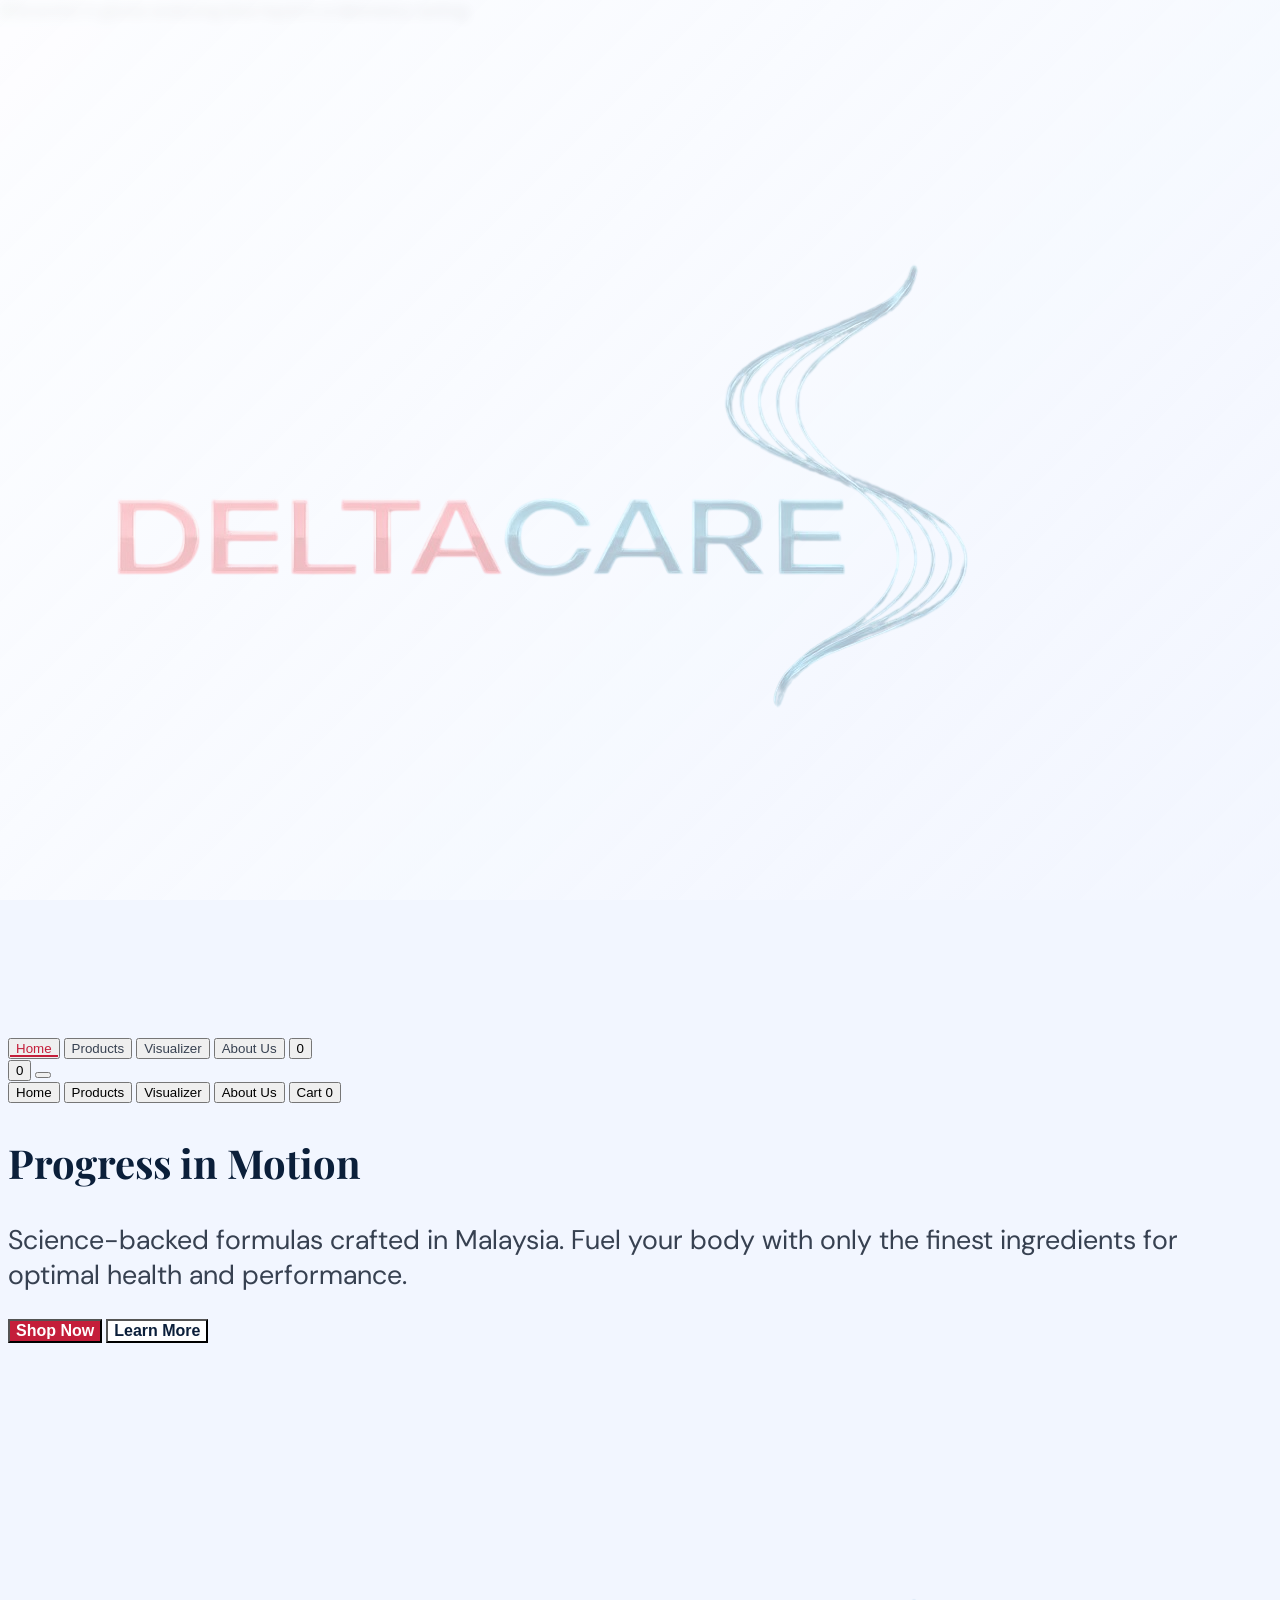
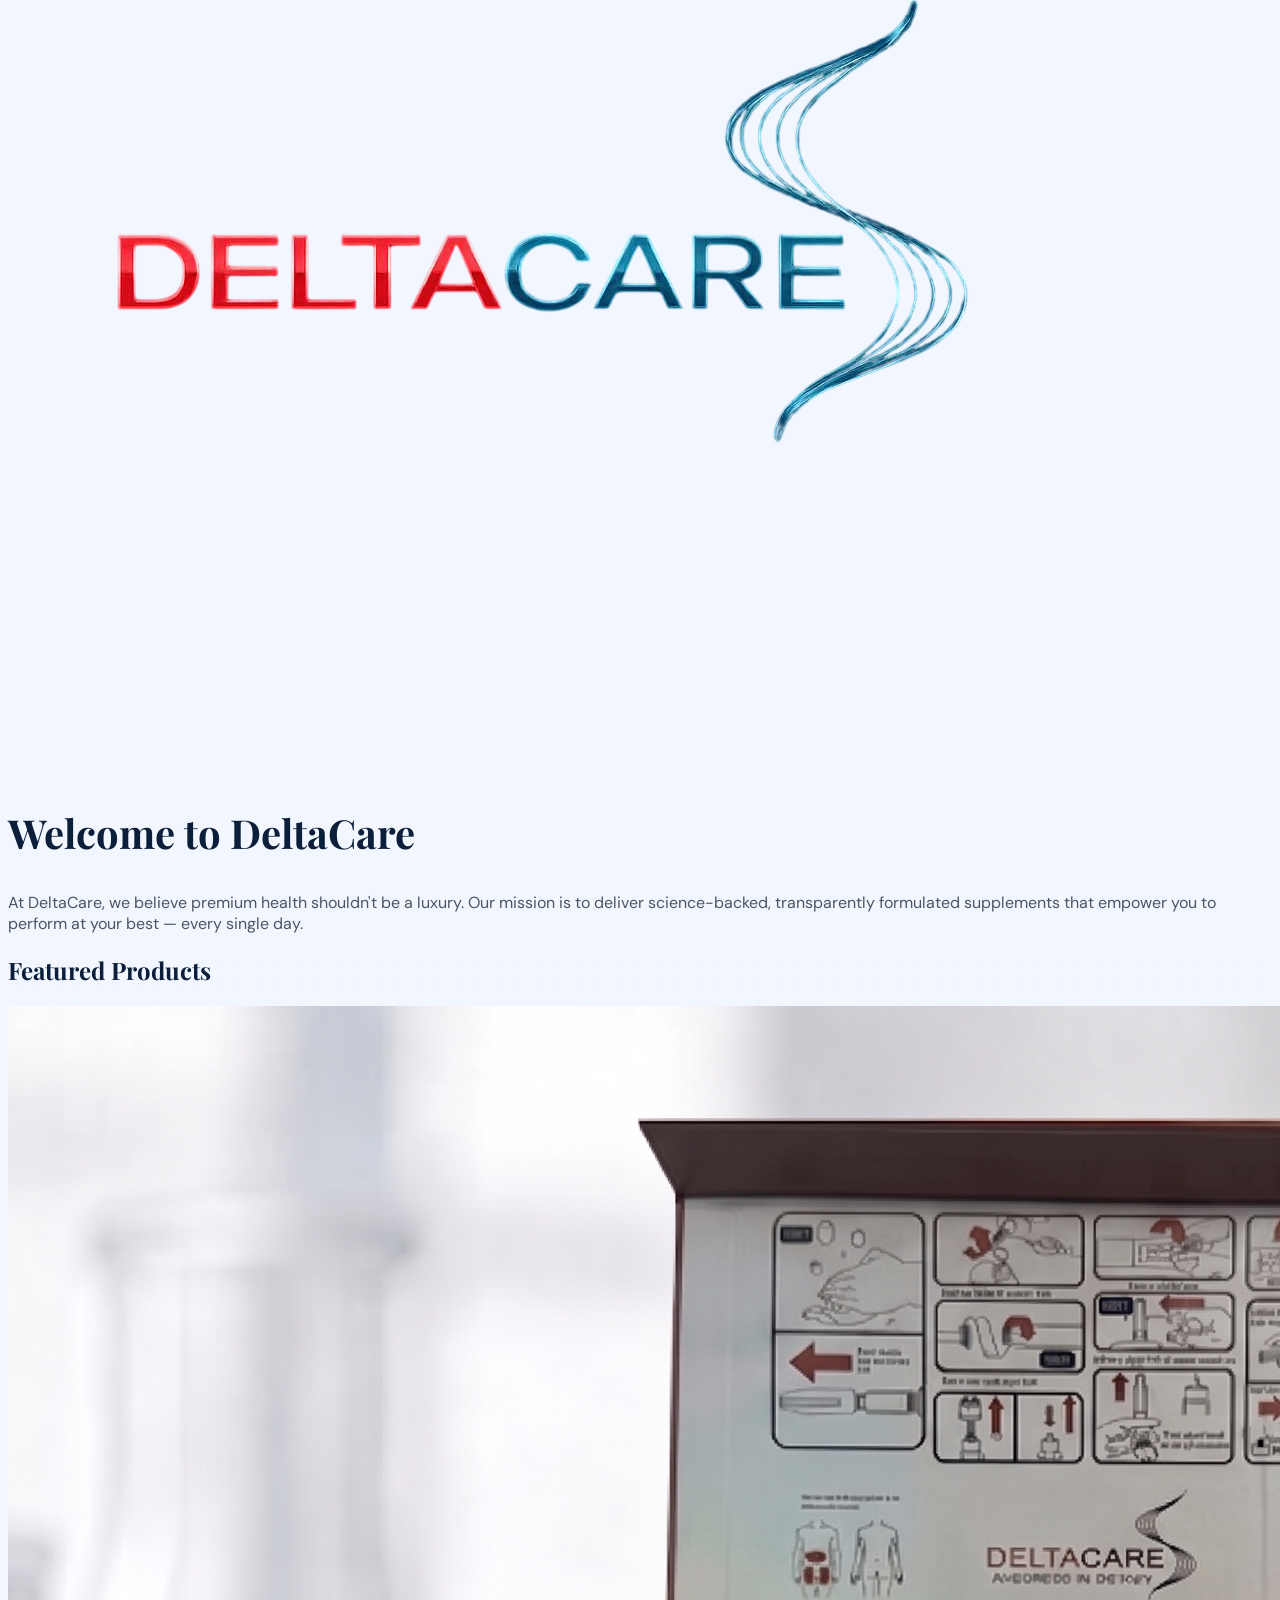
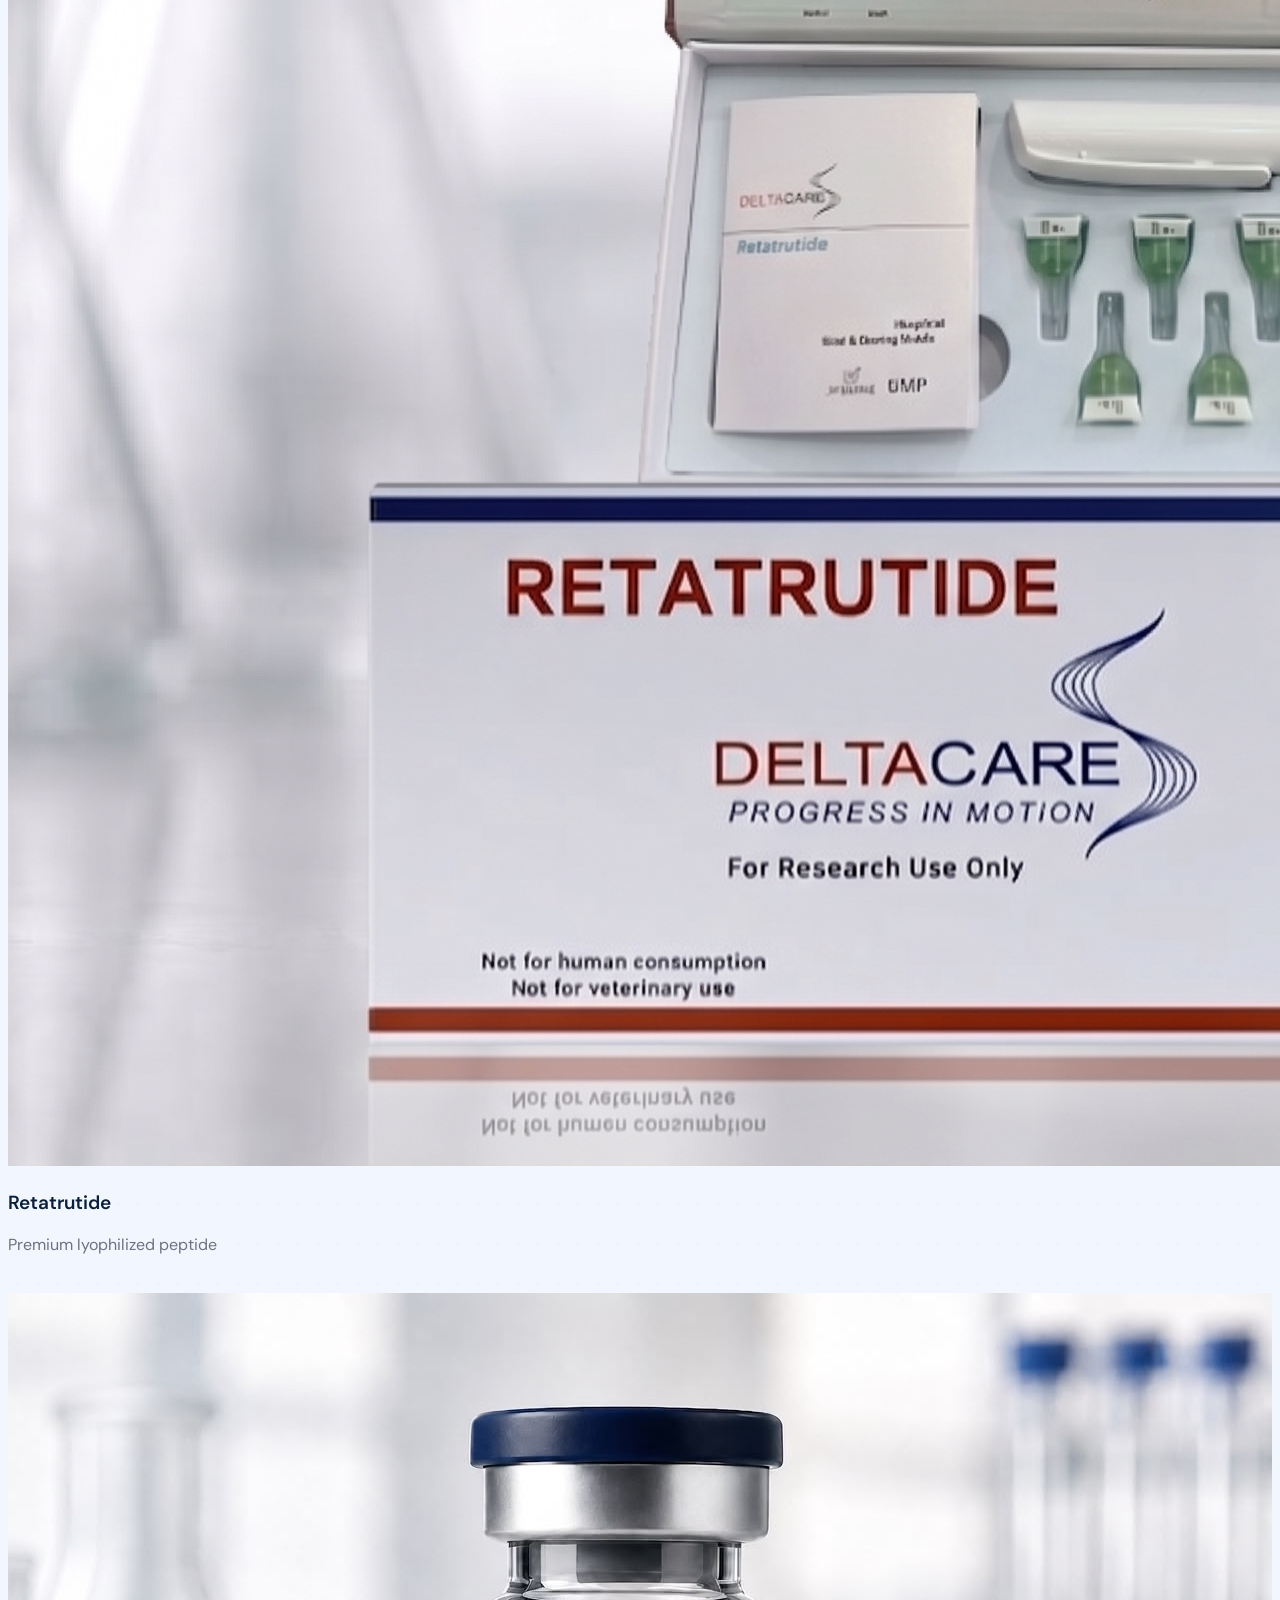
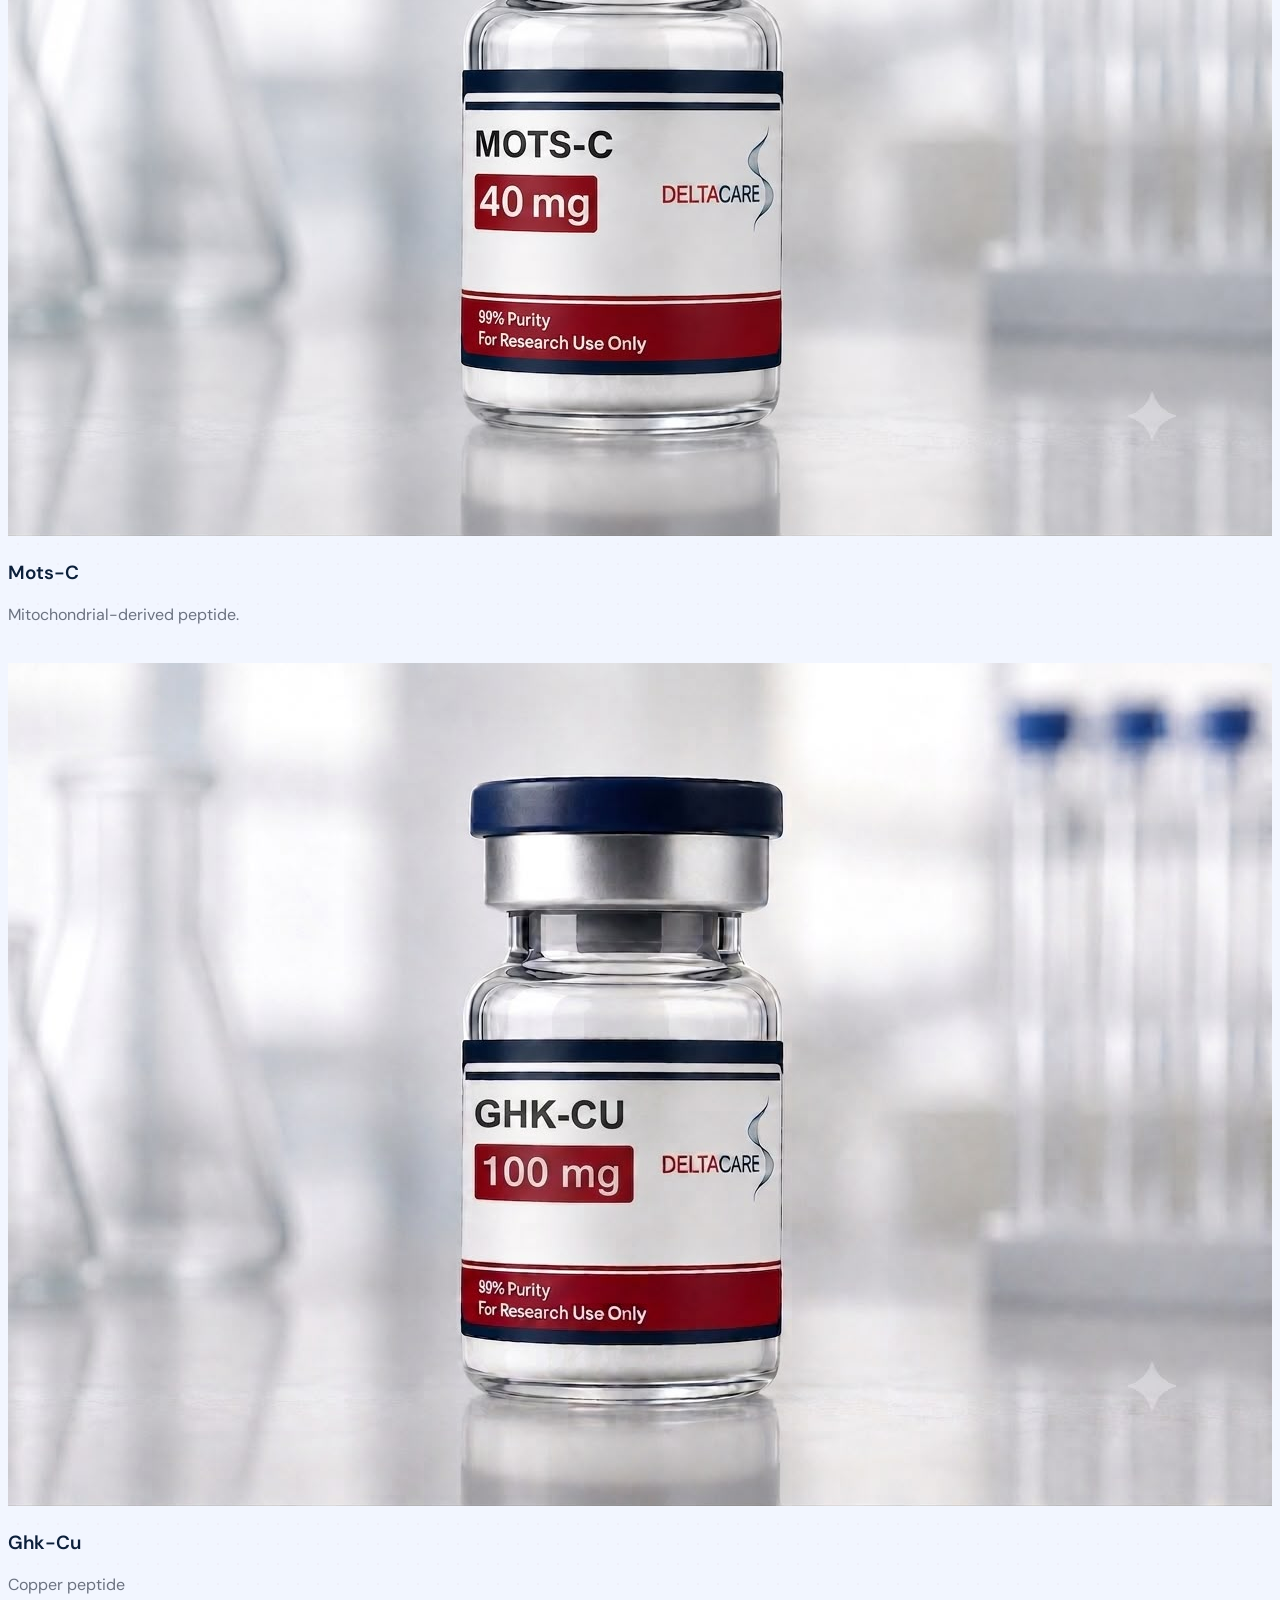
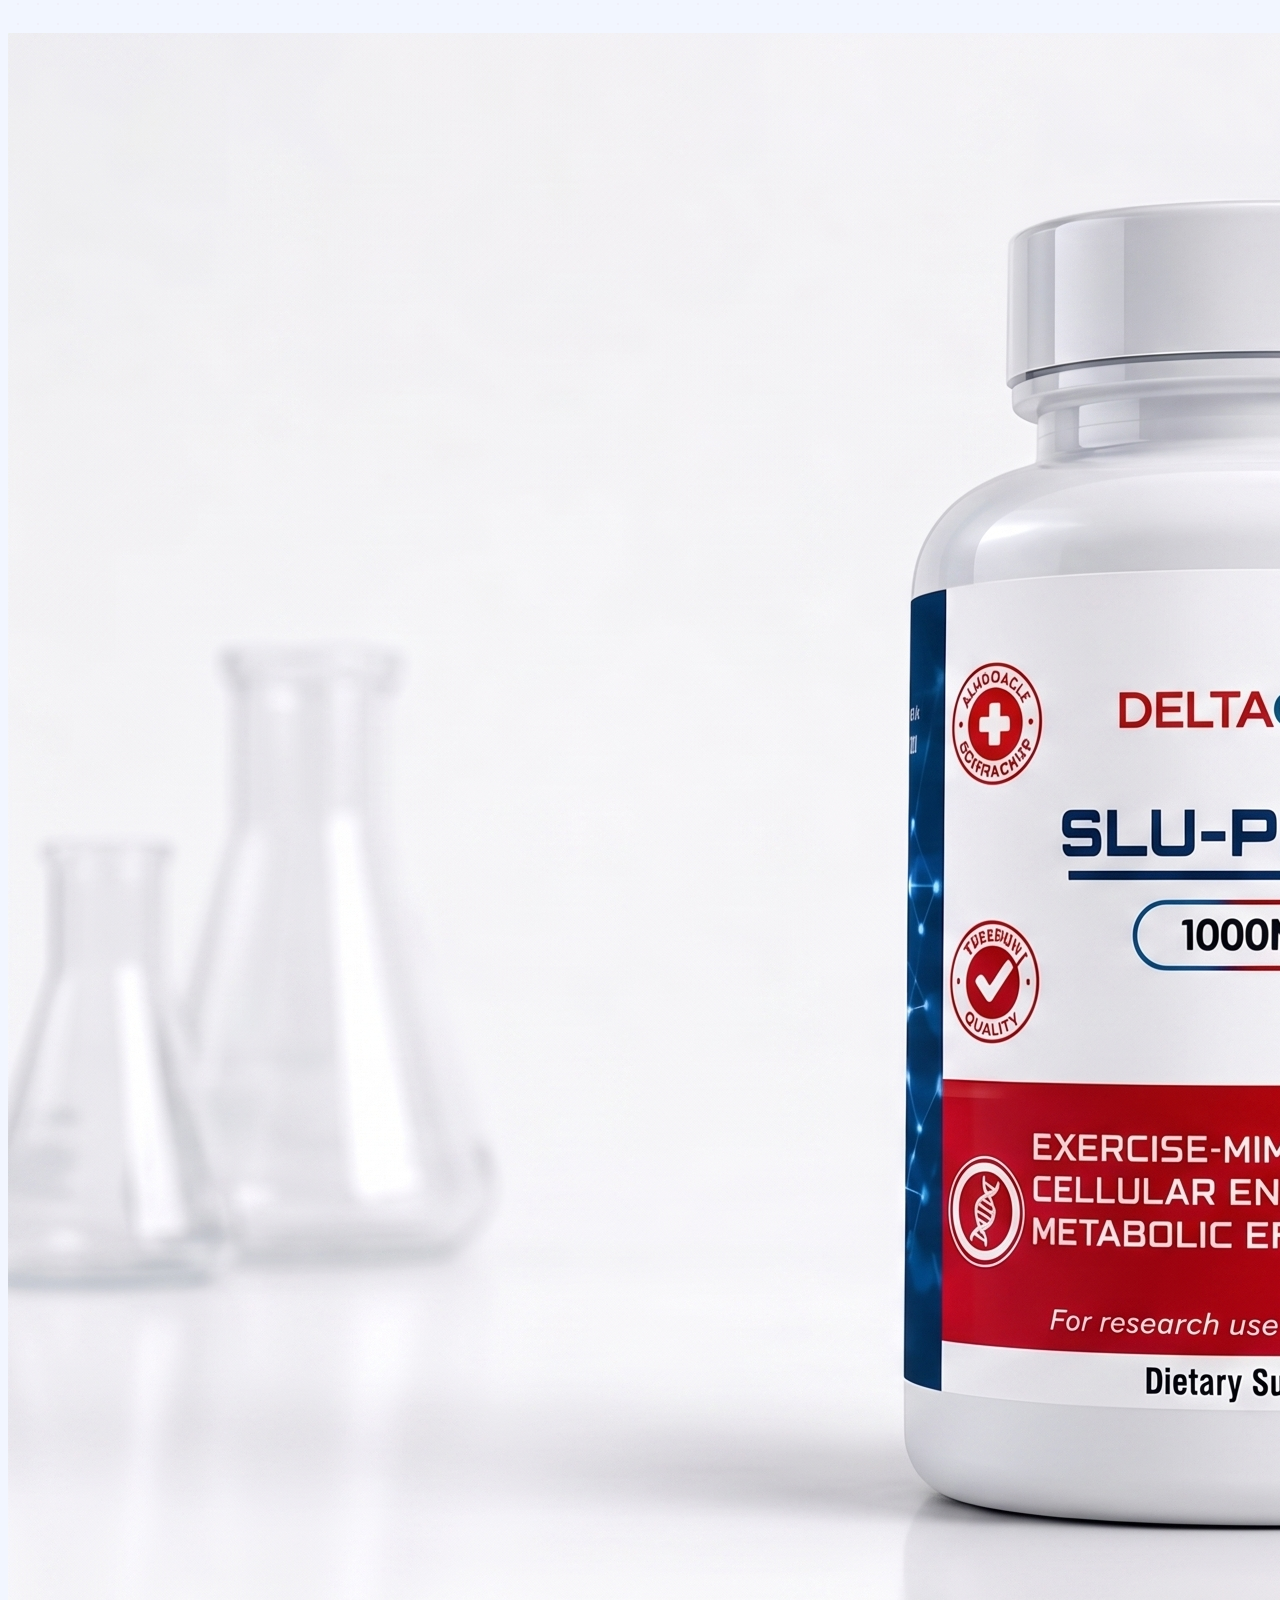
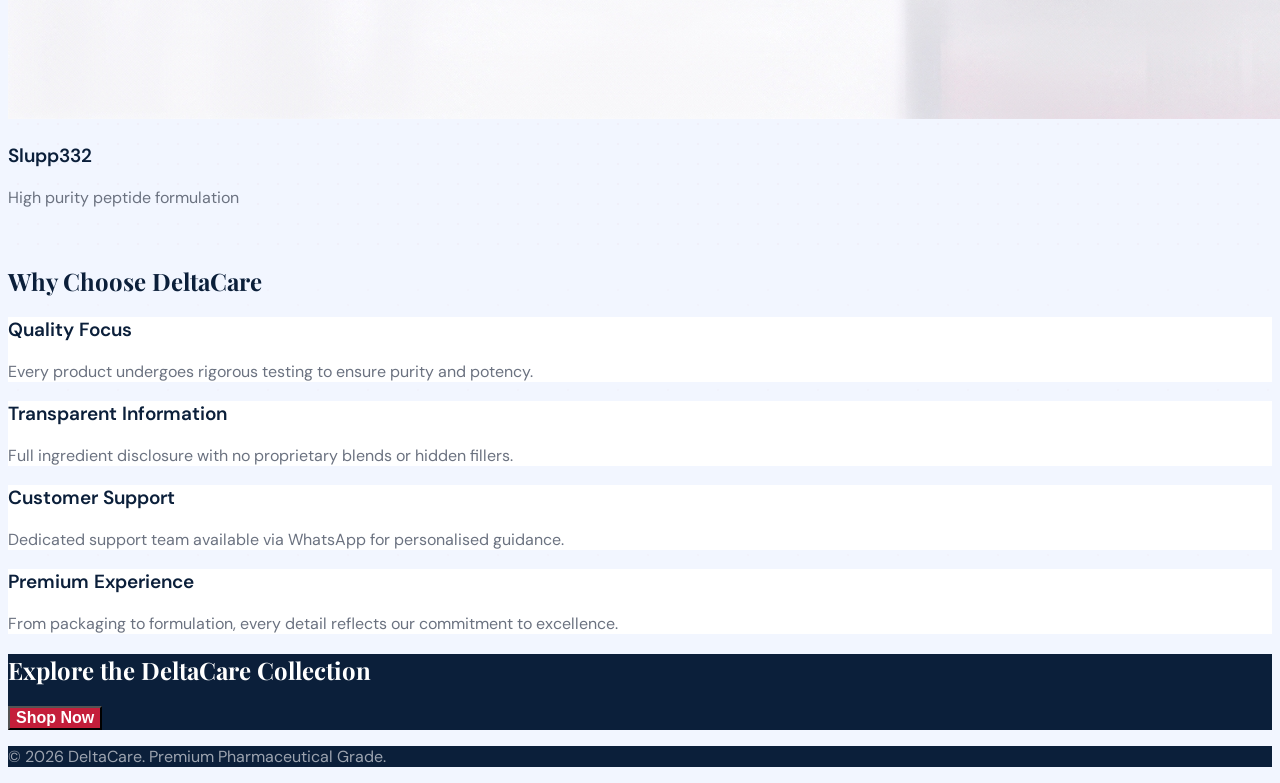
==== index.html @ 51abe032 "Update ikon cart dan badge nombor mobile" ====
<!doctype html>
<html lang="en"><head>
  <meta charset="UTF-8">
  <meta name="viewport" content="width=device-width, initial-scale=1.0">
  <title>Delta Care</title>
  <script src="https://cdn.tailwindcss.com/3.4.17"></script>
  <script src="https://cdn.jsdelivr.net/npm/lucide@0.263.0/dist/umd/lucide.min.js"></script>
  <link href="https://fonts.googleapis.com/css2?family=DM+Sans:wght@400;500;700&amp;family=Playfair+Display:wght@400;700&amp;display=swap" rel="stylesheet">
  <style>
    body { font-family: 'DM Sans', sans-serif; }
    .font-display { font-family: 'Playfair Display', serif; }
    #loading-screen { position: fixed; inset: 0; z-index: 9999; background: #fff; display: flex; align-items: center; justify-content: center; transition: opacity 0.6s ease, visibility 0.6s ease; }
    #loading-screen.hidden { opacity: 0; visibility: hidden; }
    #loading-screen .loader-logo { animation: loadPulse 1.2s ease-in-out infinite; }
    @keyframes loadPulse { 0%, 100% { transform: scale(1); opacity: 0.7; } 50% { transform: scale(1.05); opacity: 1; } }
    .page { display: none; opacity: 0; transform: translateY(12px); }
    .page.active { display: block; animation: pageIn 0.4s ease forwards; }
    .page.leaving { display: block; animation: pageOut 0.3s ease forwards; }
    @keyframes pageIn { from { opacity: 0; transform: translateY(12px); } to { opacity: 1; transform: translateY(0); } }
    @keyframes pageOut { from { opacity: 1; transform: translateY(0); } to { opacity: 0; transform: translateY(-8px); } }
    .hero-entrance-logo { animation: heroLogoEnter 0.8s cubic-bezier(0.25,0.46,0.45,0.94) 0.2s both; }
    .hero-entrance-tagline { animation: heroTaglineEnter 0.7s cubic-bezier(0.25,0.46,0.45,0.94) 0.5s both; }
    .hero-entrance-brand { animation: heroBrandEnter 0.7s cubic-bezier(0.25,0.46,0.45,0.94) 0.8s both; }
    .hero-entrance-cta { animation: heroCtaEnter 0.6s cubic-bezier(0.25,0.46,0.45,0.94) 1.2s both; }
    @keyframes heroLogoEnter { from { opacity: 0; transform: scale(0.92); } to { opacity: 1; transform: scale(1); } }
    @keyframes heroTaglineEnter { from { opacity: 0; transform: translateX(-24px); } to { opacity: 1; transform: translateX(0); } }
    @keyframes heroBrandEnter { from { opacity: 0; transform: translateY(12px); } to { opacity: 1; transform: translateY(0); } }
    @keyframes heroCtaEnter { from { opacity: 0; transform: translateY(8px); } to { opacity: 1; transform: translateY(0); } }
    .nav-link { position: relative; color: #374151; transition: color 0.3s; }
    .nav-link::after { content: ''; position: absolute; bottom: 0; left: 50%; width: 0; height: 2px; background: #C41E3A; transition: width 0.3s ease, left 0.3s ease; }
    .nav-link:hover::after, .nav-link.active::after { width: 100%; left: 0; }
    .nav-link.active { color: #C41E3A; }
    .reveal { opacity: 0; transform: translateY(30px); transition: opacity 0.7s ease, transform 0.7s ease; }
    .reveal.fade-left { transform: translateX(-30px); }
    .reveal.fade-right { transform: translateX(30px); }
    .reveal.scale-in { transform: scale(0.92); }
    .reveal.visible { opacity: 1; transform: translate(0) scale(1); }
    .btn-premium { transition: transform 0.25s ease, box-shadow 0.25s ease, background 0.3s ease; position: relative; overflow: hidden; }
    .btn-premium:hover { transform: translateY(-2px) scale(1.03); box-shadow: 0 8px 25px rgba(0,0,0,0.12); }
    .btn-premium:active { transform: translateY(0) scale(1); }
    .btn-premium .ripple { position: absolute; border-radius: 50%; background: rgba(255,255,255,0.3); transform: scale(0); animation: rippleAnim 0.6s ease-out; }
    @keyframes rippleAnim { to { transform: scale(4); opacity: 0; } }
    .product-card { transition: transform 0.35s ease, box-shadow 0.35s ease; }
    .product-card:hover { transform: translateY(-6px); box-shadow: 0 20px 40px rgba(0,0,0,0.1); }
    .product-card .card-img { transition: transform 0.5s ease; }
    .product-card:hover .card-img { transform: scale(1.05); }
    .product-card .view-btn { opacity: 0; transform: translateY(8px); transition: opacity 0.3s, transform 0.3s; }
    .product-card:hover .view-btn { opacity: 1; transform: translateY(0); }
    #products-grid { transition: opacity 0.3s ease; }
    #products-grid.fading { opacity: 0; }
    @keyframes badgeBounce { 0%,100%{transform:scale(1)} 50%{transform:scale(1.4)} }
    .badge-bounce { animation: badgeBounce 0.4s ease; }
    @keyframes cartShake { 0%,100%{transform:rotate(0)} 25%{transform:rotate(-8deg)} 75%{transform:rotate(8deg)} }
    .cart-shake { animation: cartShake 0.4s ease; }
    .fly-item { position: fixed; z-index: 9999; pointer-events: none; transition: all 0.6s cubic-bezier(0.2,0.8,0.2,1); }
    .toast { position: fixed; bottom: 24px; left: 50%; transform: translateX(-50%) translateY(20px); background: #0b1f3a; color: #fff; padding: 12px 24px; border-radius: 999px; font-size: 14px; font-weight: 500; opacity: 0; z-index: 9998; transition: opacity 0.3s, transform 0.3s; }
    .toast.show { opacity: 1; transform: translateX(-50%) translateY(0); }
    #back-to-top { position: fixed; bottom: 24px; right: 24px; z-index: 100; width: 44px; height: 44px; border-radius: 50%; background: #0b1f3a; color: #fff; border: none; cursor: pointer; display: flex; align-items: center; justify-content: center; opacity: 0; transform: translateY(12px); transition: opacity 0.3s, transform 0.3s, background 0.2s; }
    #back-to-top.visible { opacity: 1; transform: translateY(0); }
    #back-to-top:hover { background: #C41E3A; }
    .cat-btn { transition: background 0.3s, color 0.3s, transform 0.2s; }
    .cat-btn.active { background: #0b1f3a; color: #fff; }
    .cat-btn:hover { transform: scale(1.03); }
    .vol-btn.active { background: #0b1f3a; color: #fff; }
    .syringe-wrap { transition: transform 0.4s cubic-bezier(0.4,0,0.2,1); }
    .syringe-wrap.zoom { transform: scale(1.05); }
    .img-hover { transition: transform 0.4s ease, filter 0.4s ease; }
    .img-hover:hover { transform: scale(1.03); filter: brightness(1.05) drop-shadow(0 4px 12px rgba(0,0,0,0.1)); }
    .hero-parallax { transition: transform 0.1s linear; }
    .pattern-dots { background-image: radial-gradient(circle, rgba(196,30,58,0.03) 1px, transparent 1px); background-size: 20px 20px; }
    .pattern-geometric { background-image: linear-gradient(45deg, rgba(196,30,58,0.02) 25%, transparent 25%), linear-gradient(-45deg, rgba(196,30,58,0.02) 25%, transparent 25%), linear-gradient(45deg, transparent 75%, rgba(196,30,58,0.02) 75%), linear-gradient(-45deg, transparent 75%, rgba(196,30,58,0.02) 75%); background-size: 30px 30px; }
    .pattern-subtle { background-image: radial-gradient(circle at 20% 50%, rgba(196,30,58,0.015) 1px, transparent 1px), radial-gradient(circle at 80% 80%, rgba(196,30,58,0.015) 1px, transparent 1px); background-size: 50px 50px; }
    .global-bg-layer { position: fixed; top: 0; left: 0; right: 0; bottom: 0; z-index: 0; pointer-events: none; }
    .global-bg-layer img { width: 100%; height: 100%; object-fit: cover; filter: blur(22px) contrast(0.82); opacity: 0.48; transition: filter 0.5s ease; }
    .global-bg-layer.light-blur img { filter: blur(6px) contrast(0.82); }
    .global-bg-overlay { position: absolute; inset: 0; background: linear-gradient(135deg, rgba(255,255,255,0.8) 0%, rgba(242,246,255,0.65) 100%); z-index: 1; }
    .pt-20 { position: relative; z-index: 10; }
    .prod-item { display: none; }
    .prod-item.visible { display: block; }
  </style>
</head>
 <body data-template-id="__page-root" class="w-full min-h-screen" style="background: rgb(242, 246, 255);">
  <div class="global-bg-layer"><img data-template-id="global-bg-image" class="canva-image" loading="lazy" src="https://images.pexels.com/photos/2280571/pexels-photo-2280571.jpeg?auto=compress&amp;cs=tinysrgb&amp;w=1920" alt="Scientist in gloves analyzing blue liquid in a laboratory setting">
   <div class="global-bg-overlay"></div>
  </div>
  <div id="loading-screen">
   <div class="loader-logo flex flex-col items-center gap-3"><div data-template-id="brand-logo" class="font-display text-4xl font-bold" style="color:#0b1f3a">Delta<span style="color:#C41E3A">Care</span></div>
    <div class="w-12 h-0.5 bg-gray-200 rounded overflow-hidden">
     <div class="h-full bg-red-600 animate-pulse" style="width:60%"></div>
    </div>
   </div>
  </div>
  <nav class="fixed top-0 left-0 right-0 z-50 bg-white/95 backdrop-blur-md border-b border-gray-100">
   <div class="max-w-7xl mx-auto px-4 py-3 flex items-center justify-between">
    <div class="flex items-center gap-2 cursor-pointer" onclick="navigateTo('home')">
      <img src="image/dc2-logo.png" alt="Delta Care Logo" class="h-14 w-auto">
    </div>
    
    <!-- Menu Desktop -->
    <div class="hidden md:flex items-center gap-1">
      <button class="nav-link active text-sm font-medium px-3 py-2" data-page="home">Home</button> 
      <button class="nav-link text-sm font-medium px-3 py-2" data-page="products">Products</button> 
      <button class="nav-link text-sm font-medium px-3 py-2" data-page="visualizer">Visualizer</button> 
      <button class="nav-link text-sm font-medium px-3 py-2" data-page="about">About Us</button> 
      <button class="relative p-2 text-gray-700 hover:text-red-600 transition-colors ml-2" data-page="cart" id="nav-cart-btn">
        <i data-lucide="shopping-cart" class="w-6 h-6"></i>
        <span id="nav-cart-badge" class="hidden absolute top-0 right-0 bg-red-600 text-white text-[10px] font-bold w-4 h-4 rounded-full flex items-center justify-center">0</span>
      </button>    
    </div>

    <!-- Ikon Cart & Menu Hamburger (Skrin Phone) -->
    <div class="flex items-center gap-2 md:hidden">
      <!-- Ikon Cart Phone Khas (Ada Badge Nombor) -->
      <button class="relative p-2 text-gray-700" data-page="cart" id="mobile-cart-btn">
        <i data-lucide="shopping-cart" class="w-6 h-6"></i>
        <span id="mobile-cart-badge" class="hidden absolute top-0 right-0 bg-red-600 text-white text-[10px] font-bold w-4 h-4 rounded-full flex items-center justify-center">0</span>
      </button>

      <!-- Butang Menu Hamburger -->
      <button id="mobile-menu-btn" class="p-2"><i data-lucide="menu" class="w-6 h-6"></i></button>
    </div>
   </div>

   <!-- Dropdown Menu Phone -->
   <div id="mobile-menu" class="hidden md:hidden border-t border-gray-100 bg-white px-4 py-3 space-y-2">
    <button class="block w-full text-left text-sm font-medium py-2" data-page="home">Home</button> 
    <button class="block w-full text-left text-sm font-medium py-2" data-page="products">Products</button> 
    <button class="block w-full text-left text-sm font-medium py-2" data-page="visualizer">Visualizer</button> 
    <button class="block w-full text-left text-sm font-medium py-2" data-page="about">About Us</button> 
    <button class="block w-full text-left text-sm font-medium py-2 relative flex items-center justify-between" data-page="cart">
      <span>Cart</span>
      <span id="mobile-menu-cart-badge" class="hidden bg-red-600 text-white text-xs px-2 py-0.5 rounded-full">0</span>
    </button>
   </div>
  <div class="pt-20"><!-- HOME -->
   <div id="page-home" class="page active relative">
    <div class="max-w-7xl mx-auto px-4 py-20 md:py-28 grid md:grid-cols-2 gap-12 items-center relative z-10">
     <div>
      <h1 data-template-id="hero-title" class="canva-text font-display leading-tight reveal hero-entrance-logo" style="color: rgb(11, 31, 58); font-weight: 700; font-style: normal; font-size: 40px;">Progress in Motion</h1>
      <p data-template-id="hero-subtitle" class="canva-text mt-5 text-lg leading-relaxed reveal hero-entrance-tagline" style="transition-delay: 100ms; color: rgb(55, 65, 81); font-weight: 400; font-style: normal; font-size: 27px;">Science-backed formulas crafted in Malaysia. Fuel your body with only the finest ingredients for optimal health and performance.</p>
      <div class="flex gap-4 mt-8 reveal hero-entrance-cta" style="transition-delay:200ms"><button data-template-id="hero-cta" class="canva-button btn-premium px-8 py-3 rounded-full font-medium text-sm tracking-wide" onclick="navigateTo('products')" style="background: rgb(196, 30, 58); color: rgb(255, 255, 255); font-weight: 600; font-style: normal; font-size: 16px;">Shop Now</button> <button data-template-id="hero-cta-secondary" class="canva-button btn-premium px-8 py-3 rounded-full font-medium text-sm tracking-wide border" onclick="navigateTo('about')" style="background: rgb(255, 255, 255); color: rgb(11, 31, 58); font-weight: 600; font-style: normal; font-size: 16px;">Learn More</button>
      </div>
     </div>
     <div class="flex justify-center reveal scale-in" style="transition-delay:150ms"><img data-template-id="hero-image" class="canva-image w-full max-w-lg object-cover hero-parallax img-hover relative z-20" loading="eager" src="image/dc2-logo.png">
     </div>
    </div>
    <section class="max-w-4xl mx-auto px-4 py-16 text-center">
     <h2 data-template-id="brand-intro-title" class="canva-text font-display reveal hero-entrance-brand" style="color: rgb(11, 31, 58); font-weight: 700; font-style: normal; font-size: 40px;">Welcome to DeltaCare</h2>
     <p data-template-id="brand-intro-text" class="canva-text mt-4 leading-relaxed max-w-2xl mx-auto reveal hero-entrance-brand" style="transition-delay: 100ms; color: rgb(75, 85, 99); font-weight: 400; font-style: normal; font-size: 16px;">At DeltaCare, we believe premium health shouldn't be a luxury. Our mission is to deliver science-backed, transparently formulated supplements that empower you to perform at your best — every single day.</p>
    </section>
    <section class="bg-gray-50 py-16 pattern-dots">
     <div class="max-w-7xl mx-auto px-4">
      <h2 data-template-id="featured-heading" class="canva-text font-display text-center mb-12 reveal" style="color: rgb(11, 31, 58); font-weight: 700; font-style: normal; font-size: 24px;">Featured Products</h2>
      <div class="grid sm:grid-cols-2 lg:grid-cols-4 gap-6">
       <div class="product-card bg-white rounded-2xl shadow-sm border border-gray-100 overflow-hidden reveal" style="--i:0">
        <div class="overflow-hidden">
         <img data-template-id="feat-1-img" class="canva-image w-full h-48 object-cover card-img" loading="eager" src="image/Reta-pen.png" alt="Supplement bottle surrounded by oil capsules on white surface">
        </div>
        <div class="p-4">
         <h3 data-template-id="feat-1-name" class="canva-text font-semibold" style="color: rgb(11, 31, 58); font-weight: 600; font-style: normal; font-size: 19px;">Retatrutide</h3>
         <p data-template-id="feat-1-desc" class="canva-text text-sm mt-1 opacity-70" style="color: rgb(107, 114, 128); font-weight: 400; font-style: normal; font-size: 16px;">Premium lyophilized peptide</p><button class="view-btn mt-3 text-sm font-medium text-red-600 hover:text-red-700" onclick="showProductDetail(0)">View Product →</button>
        </div>
       </div>
       <div class="product-card bg-white rounded-2xl shadow-sm border border-gray-100 overflow-hidden reveal" style="--i:1">
        <div class="overflow-hidden">
         <img data-template-id="feat-2-img" class="canva-image w-full h-48 object-cover card-img" loading="lazy" src="image/motsc.jpeg" alt="White container with protein powder and scoop on beige background">
        </div>
        <div class="p-4">
         <h3 data-template-id="feat-2-name" class="canva-text font-semibold" style="color: rgb(11, 31, 58); font-weight: 600; font-style: normal; font-size: 19px;">Mots-C</h3>
         <p data-template-id="feat-2-desc" class="canva-text text-sm mt-1 opacity-70" style="color: rgb(107, 114, 128); font-weight: 400; font-style: normal; font-size: 16px;">Mitochondrial-derived peptide.</p><button class="view-btn mt-3 text-sm font-medium text-red-600 hover:text-red-700" onclick="showProductDetail(2)">View Product →</button>
        </div>
       </div>
       <div class="product-card bg-white rounded-2xl shadow-sm border border-gray-100 overflow-hidden reveal" style="--i:2">
        <div class="overflow-hidden">
         <img data-template-id="feat-3-img" class="canva-image w-full h-48 object-cover card-img" loading="lazy" src="image/ghkcu.jpeg" alt="Stack of health supplements including fish oil and collagen bottles">
        </div>
        <div class="p-4">
         <h3 data-template-id="feat-3-name" class="canva-text font-semibold" style="color: rgb(11, 31, 58); font-weight: 600; font-style: normal; font-size: 19px;">Ghk-Cu</h3>
         <p data-template-id="feat-3-desc" class="canva-text text-sm mt-1 opacity-70" style="color: rgb(107, 114, 128); font-weight: 400; font-style: normal; font-size: 16px;">Copper peptide</p><button class="view-btn mt-3 text-sm font-medium text-red-600 hover:text-red-700" onclick="showProductDetail(3)">View Product →</button>
        </div>
       </div>
       <div class="product-card bg-white rounded-2xl shadow-sm border border-gray-100 overflow-hidden reveal" style="--i:3">
        <div class="overflow-hidden">
         <img data-template-id="feat-4-img" class="canva-image w-full h-48 object-cover card-img" loading="lazy" src="image/Slupp-caps.png" alt="Two weight management supplement bottles on a pink surface">
        </div>
        <div class="p-4">
         <h3 data-template-id="feat-4-name" class="canva-text font-semibold" style="color: rgb(11, 31, 58); font-weight: 600; font-style: normal; font-size: 19px;">Slupp332</h3>
         <p data-template-id="feat-4-desc" class="canva-text text-sm mt-1 opacity-70" style="color: rgb(107, 114, 128); font-weight: 400; font-style: normal; font-size: 16px;">High purity peptide formulation</p><button class="view-btn mt-3 text-sm font-medium text-red-600 hover:text-red-700" onclick="showProductDetail(4)">View Product →</button>
        </div>
       </div>
      </div>
     </div>
    </section>
    <section class="max-w-7xl mx-auto px-4 py-16 pattern-subtle">
     <h2 data-template-id="why-heading" class="canva-text font-display text-center mb-12 reveal" style="color: rgb(11, 31, 58); font-weight: 700; font-style: normal; font-size: 24px;">Why Choose DeltaCare</h2>
     <div class="grid sm:grid-cols-2 lg:grid-cols-4 gap-6">
      <div data-template-id="why-card-1" class="canva-card text-center p-6 rounded-2xl border border-gray-100 reveal scale-in" style="--i: 0; background: rgb(255, 255, 255);">
       <div class="w-12 h-12 mx-auto mb-4 bg-red-50 rounded-full flex items-center justify-center">
        <i data-lucide="shield-check" class="w-6 h-6 text-red-600"></i>
       </div>
       <h3 data-template-id="why-1-title" class="canva-text font-semibold" style="color: rgb(11, 31, 58); font-weight: 600; font-style: normal; font-size: 19px;">Quality Focus</h3>
       <p data-template-id="why-1-desc" class="canva-text text-sm mt-2 opacity-70" style="color: rgb(107, 114, 128); font-weight: 400; font-style: normal; font-size: 16px;">Every product undergoes rigorous testing to ensure purity and potency.</p>
      </div>
      <div data-template-id="why-card-2" class="canva-card text-center p-6 rounded-2xl border border-gray-100 reveal scale-in" style="--i: 1; background: rgb(255, 255, 255);">
       <div class="w-12 h-12 mx-auto mb-4 bg-red-50 rounded-full flex items-center justify-center">
        <i data-lucide="eye" class="w-6 h-6 text-red-600"></i>
       </div>
       <h3 data-template-id="why-2-title" class="canva-text font-semibold" style="color: rgb(11, 31, 58); font-weight: 600; font-style: normal; font-size: 19px;">Transparent Information</h3>
       <p data-template-id="why-2-desc" class="canva-text text-sm mt-2 opacity-70" style="color: rgb(107, 114, 128); font-weight: 400; font-style: normal; font-size: 16px;">Full ingredient disclosure with no proprietary blends or hidden fillers.</p>
      </div>
      <div data-template-id="why-card-3" class="canva-card text-center p-6 rounded-2xl border border-gray-100 reveal scale-in" style="--i: 2; background: rgb(255, 255, 255);">
       <div class="w-12 h-12 mx-auto mb-4 bg-red-50 rounded-full flex items-center justify-center">
        <i data-lucide="headphones" class="w-6 h-6 text-red-600"></i>
       </div>
       <h3 data-template-id="why-3-title" class="canva-text font-semibold" style="color: rgb(11, 31, 58); font-weight: 600; font-style: normal; font-size: 19px;">Customer Support</h3>
       <p data-template-id="why-3-desc" class="canva-text text-sm mt-2 opacity-70" style="color: rgb(107, 114, 128); font-weight: 400; font-style: normal; font-size: 16px;">Dedicated support team available via WhatsApp for personalised guidance.</p>
      </div>
      <div data-template-id="why-card-4" class="canva-card text-center p-6 rounded-2xl border border-gray-100 reveal scale-in" style="--i: 3; background: rgb(255, 255, 255);">
       <div class="w-12 h-12 mx-auto mb-4 bg-red-50 rounded-full flex items-center justify-center">
        <i data-lucide="sparkles" class="w-6 h-6 text-red-600"></i>
       </div>
       <h3 data-template-id="why-4-title" class="canva-text font-semibold" style="color: rgb(11, 31, 58); font-weight: 600; font-style: normal; font-size: 19px;">Premium Experience</h3>
       <p data-template-id="why-4-desc" class="canva-text text-sm mt-2 opacity-70" style="color: rgb(107, 114, 128); font-weight: 400; font-style: normal; font-size: 16px;">From packaging to formulation, every detail reflects our commitment to excellence.</p>
      </div>
     </div>
    </section>
    <section data-template-id="home-cta-section" class="canva-section py-16 pattern-geometric reveal" style="background: rgb(11, 31, 58);">
     <div class="max-w-2xl mx-auto text-center px-4">
      <h2 data-template-id="home-cta-title" class="canva-text font-display" style="color: rgb(255, 255, 255); font-weight: 700; font-style: normal; font-size: 24px;">Explore the DeltaCare Collection</h2><button data-template-id="home-cta-btn" class="canva-button btn-premium mt-6 px-8 py-3 rounded-full font-medium text-sm" onclick="navigateTo('products')" style="background: rgb(196, 30, 58); color: rgb(255, 255, 255); font-weight: 600; font-style: normal; font-size: 16px;">Shop Now</button>
     </div>
    </section>
   </div><!-- PRODUCTS PAGE -->
   <div id="page-products" class="page relative">
    <div class="max-w-7xl mx-auto px-4 py-12 relative z-10">
     <h1 data-template-id="products-page-title" class="canva-text font-display text-center mb-8 reveal" style="color: rgb(11, 31, 58); font-weight: 700; font-style: normal; font-size: 32px;">Our Products</h1>
     <div class="flex flex-wrap justify-center gap-2 mb-10 reveal" style="transition-delay:100ms"><button class="cat-btn active px-4 py-2 rounded-full text-sm font-medium border border-gray-200" data-cat="all">All Products</button> <button class="cat-btn px-4 py-2 rounded-full text-sm font-medium border border-gray-200" data-cat="fat-loss">Fat Loss</button> <button class="cat-btn px-4 py-2 rounded-full text-sm font-medium border border-gray-200" data-cat="muscle">Muscle Support</button> <button class="cat-btn px-4 py-2 rounded-full text-sm font-medium border border-gray-200" data-cat="recovery">Recovery</button> <button class="cat-btn px-4 py-2 rounded-full text-sm font-medium border border-gray-200" data-cat="skin">Clear Skin</button> <button class="cat-btn px-4 py-2 rounded-full text-sm font-medium border border-gray-200" data-cat="wellness">Wellness</button>
     </div>
     <div id="products-grid" class="grid sm:grid-cols-2 lg:grid-cols-3 gap-6"><!-- Product 0 -->
      <div class="prod-item visible product-card bg-white rounded-2xl border border-gray-100 overflow-hidden" data-cat="wellness" data-id="0" data-status="ready">
       <div class="relative overflow-hidden"><img data-template-id="prod-0-img" class="canva-image w-full h-52 object-cover card-img" loading="lazy" src="image/Reta-10mg.jpeg" alt="Supplement bottle surrounded by oil capsules on white surface">
        <div class="absolute top-3 right-3 px-3 py-1.5 rounded-full text-xs font-semibold text-white bg-emerald-500">
         Ready Stock
        </div>
       </div>
       <div class="p-5">
        <h3 data-template-id="prod-0-name" class="canva-text font-semibold text-gray-900" style="color: rgb(17, 24, 39); font-weight: 600; font-style: normal; font-size: 19px;">Retatrutide 10mg</h3>
        <p data-template-id="prod-0-desc" class="canva-text text-sm text-gray-500 mt-1" style="color: rgb(107, 114, 128); font-weight: 400; font-style: normal; font-size: 16px;">Premium lyophilized peptide</p>
        <p data-template-id="prod-0-price" class="canva-text text-lg font-bold text-red-600 mt-3" style="color: rgb(220, 38, 38); font-weight: 700; font-style: normal; font-size: 16px;">RM 350</p>
        <div class="flex gap-2 mt-4"><button onclick="showProductDetail(0)" class="flex-1 border border-gray-200 text-sm font-medium py-2 rounded-full hover:bg-gray-50 transition-all">View Details</button> <button onclick="addToCart(0, event)" class="btn-premium flex-1 bg-red-600 text-white text-sm font-medium py-2 rounded-full hover:bg-red-700">Add to Cart</button>
        </div>
       </div>
       <div class="hidden" data-benefits="true">
        <span data-template-id="prod-0-benefits" class="canva-text" style="color: rgb(55, 65, 81); font-weight: 400; font-style: normal; font-size: 16px;">Supports cardiovascular health|Improves brain function|Reduces inflammation</span>
       </div>
       <div class="hidden" data-faq="true">
        <span data-template-id="prod-0-faq" class="canva-text" style="color: rgb(55, 65, 81); font-weight: 400; font-style: normal; font-size: 16px;">How many capsules per day?::Take 2 softgels daily with meals.|Is it sustainably sourced?::Yes, sourced from wild-caught fish.</span>
       </div>
      </div><!-- Product 1 -->
      <div class="prod-item visible product-card bg-white rounded-2xl border border-gray-100 overflow-hidden" data-cat="wellness" data-id="1" data-status="ready">
       <div class="relative overflow-hidden"><img data-template-id="prod-1-img" class="canva-image w-full h-52 object-cover card-img" loading="lazy" src="image/Reta-30mg.jpeg" alt="Supplement bottle surrounded by oil capsules on white surface">
        <div class="absolute top-3 right-3 px-3 py-1.5 rounded-full text-xs font-semibold text-white bg-emerald-500">
         Ready Stock
        </div>
       </div>
       <div class="p-5">
        <h3 data-template-id="prod-1-name" class="canva-text font-semibold text-gray-900" style="color: rgb(17, 24, 39); font-weight: 600; font-style: normal; font-size: 19px;">Retatrutide 30mg</h3>
        <p data-template-id="prod-1-desc" class="canva-text text-sm text-gray-500 mt-1" style="color: rgb(107, 114, 128); font-weight: 400; font-style: normal; font-size: 16px;">Higher concentration formula</p>
        <p data-template-id="prod-1-price" class="canva-text text-lg font-bold text-red-600 mt-3" style="color: rgb(220, 38, 38); font-weight: 700; font-style: normal; font-size: 16px;">RM 650</p>
        <div class="flex gap-2 mt-4"><button onclick="showProductDetail(1)" class="flex-1 border border-gray-200 text-sm font-medium py-2 rounded-full hover:bg-gray-50 transition-all">View Details</button> <button onclick="addToCart(1, event)" class="btn-premium flex-1 bg-red-600 text-white text-sm font-medium py-2 rounded-full hover:bg-red-700">Add to Cart</button>
        </div>
       </div>
       <div class="hidden" data-benefits="true">
        <span data-template-id="prod-1-benefits" class="canva-text" style="color: rgb(55, 65, 81); font-weight: 400; font-style: normal; font-size: 16px;">Strengthens bones|Boosts immune system|Supports calcium absorption</span>
       </div>
       <div class="hidden" data-faq="true">
        <span data-template-id="prod-1-faq" class="canva-text" style="color: rgb(55, 65, 81); font-weight: 400; font-style: normal; font-size: 16px;">Can I take it with food?::Yes, best absorbed with a fat-containing meal.|Is it suitable for vegetarians?::Yes, our formula uses plant-based K2.</span>
       </div>
      </div><!-- Product 2 -->
      <div class="prod-item visible product-card bg-white rounded-2xl border border-gray-100 overflow-hidden" data-cat="muscle" data-id="2" data-status="ready">
       <div class="relative overflow-hidden"><img data-template-id="prod-2-img" class="canva-image w-full h-52 object-cover card-img" loading="lazy" src="image/motsc.jpeg" alt="White container with protein powder and scoop on beige background">
        <div class="absolute top-3 right-3 px-3 py-1.5 rounded-full text-xs font-semibold text-white bg-emerald-500">
         Ready Stock
        </div>
       </div>
       <div class="p-5">
        <h3 data-template-id="prod-2-name" class="canva-text font-semibold text-gray-900" style="color: rgb(17, 24, 39); font-weight: 600; font-style: normal; font-size: 19px;">Mots-C 40mg</h3>
        <p data-template-id="prod-2-desc" class="canva-text text-sm text-gray-500 mt-1" style="color: rgb(107, 114, 128); font-weight: 400; font-style: normal; font-size: 16px;">Mitochondrial-derived peptide</p>
        <p data-template-id="prod-2-price" class="canva-text text-lg font-bold text-red-600 mt-3" style="color: rgb(220, 38, 38); font-weight: 700; font-style: normal; font-size: 16px;">RM 550</p>
        <div class="flex gap-2 mt-4"><button onclick="showProductDetail(2)" class="flex-1 border border-gray-200 text-sm font-medium py-2 rounded-full hover:bg-gray-50 transition-all">View Details</button> <button onclick="addToCart(2, event)" class="btn-premium flex-1 bg-red-600 text-white text-sm font-medium py-2 rounded-full hover:bg-red-700">Add to Cart</button>
        </div>
       </div>
       <div class="hidden" data-benefits="true">
        <span data-template-id="prod-2-benefits" class="canva-text" style="color: rgb(55, 65, 81); font-weight: 400; font-style: normal; font-size: 16px;">27g protein per serving|Fast absorption|Lean muscle growth</span>
       </div>
       <div class="hidden" data-faq="true">
        <span data-template-id="prod-2-faq" class="canva-text" style="color: rgb(55, 65, 81); font-weight: 400; font-style: normal; font-size: 16px;">Is it lactose-free?::Contains minimal lactose due to isolation process.|How should I mix it?::Blend with 250ml water or milk.</span>
       </div>
      </div><!-- Product 3 -->
      <div class="prod-item visible product-card bg-white rounded-2xl border border-gray-100 overflow-hidden" data-cat="skin" data-id="3" data-status="preorder">
       <div class="relative overflow-hidden"><img data-template-id="prod-3-img" class="canva-image w-full h-52 object-cover card-img" loading="lazy" src="image/ghkcu.jpeg" alt="Stack of health supplements including fish oil and collagen bottles">
        <div class="absolute top-3 right-3 px-3 py-1.5 rounded-full text-xs font-semibold text-white bg-amber-500">
         Pre-Order
        </div>
       </div>
       <div class="p-5">
        <h3 data-template-id="prod-3-name" class="canva-text font-semibold text-gray-900" style="color: rgb(17, 24, 39); font-weight: 600; font-style: normal; font-size: 19px;">Ghk-Cu 100mg</h3>
        <p data-template-id="prod-3-desc" class="canva-text text-sm text-gray-500 mt-1" style="color: rgb(107, 114, 128); font-weight: 400; font-style: normal; font-size: 16px;">Copper peptide</p>
        <p data-template-id="prod-3-price" class="canva-text text-lg font-bold text-red-600 mt-3" style="color: rgb(220, 38, 38); font-weight: 700; font-style: normal; font-size: 16px;">RM 220</p>
        <p class="text-xs text-amber-600 mt-1 font-medium">Estimated availability via WhatsApp</p>
        <div class="flex gap-2 mt-4"><button onclick="showProductDetail(3)" class="flex-1 border border-gray-200 text-sm font-medium py-2 rounded-full hover:bg-gray-50 transition-all">View Details</button> <button onclick="addToCart(3, event)" class="btn-premium flex-1 bg-red-600 text-white text-sm font-medium py-2 rounded-full hover:bg-red-700">Add to Cart</button>
        </div>
       </div>
       <div class="hidden" data-benefits="true">
        <span data-template-id="prod-3-benefits" class="canva-text" style="color: rgb(55, 65, 81); font-weight: 400; font-style: normal; font-size: 16px;">Improves skin elasticity|Strengthens hair &amp; nails|Supports joint health</span>
       </div>
       <div class="hidden" data-faq="true">
        <span data-template-id="prod-3-faq" class="canva-text" style="color: rgb(55, 65, 81); font-weight: 400; font-style: normal; font-size: 16px;">When will I see results?::Most users notice improvements in 4-6 weeks.|Can I add it to hot drinks?::Yes, it dissolves in both hot and cold liquids.</span>
       </div>
      </div><!-- Product 4 -->
      <div class="prod-item visible product-card bg-white rounded-2xl border border-gray-100 overflow-hidden" data-cat="fat-loss" data-id="4" data-status="ready">
       <div class="relative overflow-hidden"><img data-template-id="prod-4-img" class="canva-image w-full h-52 object-cover card-img" loading="lazy" src="image/Slupp-vial.jpeg" alt="Two weight management supplement bottles on a pink surface">
        <div class="absolute top-3 right-3 px-3 py-1.5 rounded-full text-xs font-semibold text-white bg-emerald-500">
         Ready Stock
        </div>
       </div>
       <div class="p-5">
        <h3 data-template-id="prod-4-name" class="canva-text font-semibold text-gray-900" style="color: rgb(17, 24, 39); font-weight: 600; font-style: normal; font-size: 19px;">Slupp332 5mg</h3>
        <p data-template-id="prod-4-desc" class="canva-text text-sm text-gray-500 mt-1" style="color: rgb(107, 114, 128); font-weight: 400; font-style: normal; font-size: 16px;">High purity peptide formulation</p>
        <p data-template-id="prod-4-price" class="canva-text text-lg font-bold text-red-600 mt-3" style="color: rgb(220, 38, 38); font-weight: 700; font-style: normal; font-size: 16px;">RM 250</p>
        <div class="flex gap-2 mt-4"><button onclick="showProductDetail(4)" class="flex-1 border border-gray-200 text-sm font-medium py-2 rounded-full hover:bg-gray-50 transition-all">View Details</button> <button onclick="addToCart(4, event)" class="btn-premium flex-1 bg-red-600 text-white text-sm font-medium py-2 rounded-full hover:bg-red-700">Add to Cart</button>
        </div>
       </div>
       <div class="hidden" data-benefits="true">
        <span data-template-id="prod-4-benefits" class="canva-text" style="color: rgb(55, 65, 81); font-weight: 400; font-style: normal; font-size: 16px;">Supports fat metabolism|Preserves lean muscle|Natural plant-derived</span>
       </div>
       <div class="hidden" data-faq="true">
        <span data-template-id="prod-4-faq" class="canva-text" style="color: rgb(55, 65, 81); font-weight: 400; font-style: normal; font-size: 16px;">How long to take it?::Best results with 8-12 weeks of consistent use.|Any side effects?::Generally well-tolerated when taken as directed.</span>
       </div>
      </div><!-- Product 5 -->
      <div class="prod-item visible product-card bg-white rounded-2xl border border-gray-100 overflow-hidden" data-cat="fat-loss" data-id="5" data-status="outofstock">
       <div class="relative overflow-hidden"><img data-template-id="prod-5-img" class="canva-image w-full h-52 object-cover card-img" loading="lazy" src="image/Slupp-caps.png" alt="Two weight management supplement bottles on a pink surface">
        <div class="absolute top-3 right-3 px-3 py-1.5 rounded-full text-xs font-semibold text-white bg-red-500">
         Out of Stock
        </div>
       </div>
       <div class="p-5">
        <h3 data-template-id="prod-5-name" class="canva-text font-semibold text-gray-900" style="color: rgb(17, 24, 39); font-weight: 600; font-style: normal; font-size: 19px;">Slupp332 1000mg</h3>
        <p data-template-id="prod-5-desc" class="canva-text text-sm text-gray-500 mt-1" style="color: rgb(107, 114, 128); font-weight: 400; font-style: normal; font-size: 16px;">Capsule format (60 caps)</p>
        <p data-template-id="prod-5-price" class="canva-text text-lg font-bold text-red-600 mt-3" style="color: rgb(220, 38, 38); font-weight: 700; font-style: normal; font-size: 16px;">RM 200</p>
        <div class="flex gap-2 mt-4"><button onclick="showProductDetail(5)" class="flex-1 border border-gray-200 text-sm font-medium py-2 rounded-full hover:bg-gray-50 transition-all">View Details</button> <button disabled="" class="flex-1 bg-gray-400 text-white text-sm font-medium py-2 rounded-full cursor-not-allowed">Currently Unavailable</button>
        </div>
       </div>
       <div class="hidden" data-benefits="true">
        <span data-template-id="prod-5-benefits" class="canva-text" style="color: rgb(55, 65, 81); font-weight: 400; font-style: normal; font-size: 16px;">Boosts energy during workouts|Supports fat transport|Sugar-free formula</span>
       </div>
       <div class="hidden" data-faq="true">
        <span data-template-id="prod-5-faq" class="canva-text" style="color: rgb(55, 65, 81); font-weight: 400; font-style: normal; font-size: 16px;">When should I take it?::30 minutes before exercise for best results.|Does it contain caffeine?::No, stimulant-free formula.</span>
       </div>
      </div><!-- Product 6 -->
      <div class="prod-item visible product-card bg-white rounded-2xl border border-gray-100 overflow-hidden" data-cat="muscle" data-id="6" data-status="ready">
       <div class="relative overflow-hidden"><img data-template-id="prod-6-img" class="canva-image w-full h-52 object-cover card-img" loading="lazy" src="image/Reta-pen.png" alt="White container with protein powder and scoop on beige background">
        <div class="absolute top-3 right-3 px-3 py-1.5 rounded-full text-xs font-semibold text-white bg-emerald-500">
         Ready Stock
        </div>
       </div>
       <div class="p-5">
        <h3 data-template-id="prod-6-name" class="canva-text font-semibold text-gray-900" style="color: rgb(17, 24, 39); font-weight: 600; font-style: normal; font-size: 19px;">Reta 15mg Pen</h3>
        <p data-template-id="prod-6-desc" class="canva-text text-sm text-gray-500 mt-1" style="color: rgb(107, 114, 128); font-weight: 400; font-style: normal; font-size: 16px;">Pre-filled pen format (Full set)</p>
        <p data-template-id="prod-6-price" class="canva-text text-lg font-bold text-red-600 mt-3" style="color: rgb(220, 38, 38); font-weight: 700; font-style: normal; font-size: 16px;">RM 650</p>
        <div class="flex gap-2 mt-4"><button onclick="showProductDetail(6)" class="flex-1 border border-gray-200 text-sm font-medium py-2 rounded-full hover:bg-gray-50 transition-all">View Details</button> <button onclick="addToCart(6, event)" class="btn-premium flex-1 bg-red-600 text-white text-sm font-medium py-2 rounded-full hover:bg-red-700">Add to Cart</button>
        </div>
       </div>
       <div class="hidden" data-benefits="true">
        <span data-template-id="prod-6-benefits" class="canva-text" style="color: rgb(55, 65, 81); font-weight: 400; font-style: normal; font-size: 16px;">Increases strength output|Supports muscle volume|Improves recovery between sets</span>
       </div>
       <div class="hidden" data-faq="true">
        <span data-template-id="prod-6-faq" class="canva-text" style="color: rgb(55, 65, 81); font-weight: 400; font-style: normal; font-size: 16px;">Do I need a loading phase?::Optional. 5g daily is effective long-term.|Can I mix with protein?::Yes, perfectly fine to combine.</span>
       </div>
      </div><!-- Product 7 -->
      <div class="prod-item visible product-card bg-white rounded-2xl border border-gray-100 overflow-hidden" data-cat="recovery" data-id="7" data-status="ready">
       <div class="relative overflow-hidden"><img data-template-id="prod-7-img" class="canva-image w-full h-52 object-cover card-img" loading="lazy" src="image/Reta-pen.png" alt="Supplement bottle surrounded by oil capsules on white surface">
        <div class="absolute top-3 right-3 px-3 py-1.5 rounded-full text-xs font-semibold text-white bg-emerald-500">
         Ready Stock
        </div>
       </div>
       <div class="p-5">
        <h3 data-template-id="prod-7-name" class="canva-text font-semibold text-gray-900" style="color: rgb(17, 24, 39); font-weight: 600; font-style: normal; font-size: 19px;">Reta 30mg Pen</h3>
        <p data-template-id="prod-7-desc" class="canva-text text-sm text-gray-500 mt-1" style="color: rgb(107, 114, 128); font-weight: 400; font-style: normal; font-size: 16px;">High-capacity pre-filled pen format (Full set)</p>
        <p data-template-id="prod-7-price" class="canva-text text-lg font-bold text-red-600 mt-3" style="color: rgb(220, 38, 38); font-weight: 700; font-style: normal; font-size: 16px;">RM 850</p>
        <div class="flex gap-2 mt-4"><button onclick="showProductDetail(7)" class="flex-1 border border-gray-200 text-sm font-medium py-2 rounded-full hover:bg-gray-50 transition-all">View Details</button> <button onclick="addToCart(7, event)" class="btn-premium flex-1 bg-red-600 text-white text-sm font-medium py-2 rounded-full hover:bg-red-700">Add to Cart</button>
        </div>
       </div>
       <div class="hidden" data-benefits="true">
        <span data-template-id="prod-7-benefits" class="canva-text" style="color: rgb(55, 65, 81); font-weight: 400; font-style: normal; font-size: 16px;">Reduces muscle cramps|Promotes restful sleep|Supports nervous system</span>
       </div>
       <div class="hidden" data-faq="true">
        <span data-template-id="prod-7-faq" class="canva-text" style="color: rgb(55, 65, 81); font-weight: 400; font-style: normal; font-size: 16px;">Best time to take?::Evening, 30 minutes before bed.|Which forms of magnesium?::Glycinate, citrate, and taurate blend.</span>
       </div>
      </div><!-- Product 8 -->
      <div class="prod-item visible product-card bg-white rounded-2xl border border-gray-100 overflow-hidden" data-cat="wellness" data-id="8" data-status="ready">
       <div class="relative overflow-hidden"><img data-template-id="prod-8-img" class="canva-image w-full h-52 object-cover card-img" loading="lazy" src="https://images.pexels.com/photos/14744701/pexels-photo-14744701.jpeg?auto=compress&amp;cs=tinysrgb&amp;w=800" alt="Supplement bottle surrounded by oil capsules on white surface">
        <div class="absolute top-3 right-3 px-3 py-1.5 rounded-full text-xs font-semibold text-white bg-emerald-500">
         Ready Stock
        </div>
       </div>
       <div class="p-5">
        <h3 data-template-id="prod-8-name" class="canva-text font-semibold text-gray-900" style="color: rgb(17, 24, 39); font-weight: 600; font-style: normal; font-size: 19px;">HepatoRenal 1900mg</h3>
        <p data-template-id="prod-8-desc" class="canva-text text-sm text-gray-500 mt-1" style="color: rgb(107, 114, 128); font-weight: 400; font-style: normal; font-size: 16px;">Internal protection (60 servings)</p>
        <p data-template-id="prod-8-price" class="canva-text text-lg font-bold text-red-600 mt-3" style="color: rgb(220, 38, 38); font-weight: 700; font-style: normal; font-size: 16px;">RM 35</p>
        <div class="flex gap-2 mt-4"><button onclick="showProductDetail(8)" class="flex-1 border border-gray-200 text-sm font-medium py-2 rounded-full hover:bg-gray-50 transition-all">View Details</button> <button onclick="addToCart(8, event)" class="btn-premium flex-1 bg-red-600 text-white text-sm font-medium py-2 rounded-full hover:bg-red-700">Add to Cart</button>
        </div>
       </div>
       <div class="hidden" data-benefits="true">
        <span data-template-id="prod-8-benefits" class="canva-text" style="color: rgb(55, 65, 81); font-weight: 400; font-style: normal; font-size: 16px;">Strengthens immunity|Antioxidant protection|Supports skin healing</span>
       </div>
       <div class="hidden" data-faq="true">
        <span data-template-id="prod-8-faq" class="canva-text" style="color: rgb(55, 65, 81); font-weight: 400; font-style: normal; font-size: 16px;">Can children take this?::Consult a healthcare professional for children under 12.|Is it suitable for daily use?::Yes, designed for daily supplementation.</span>
       </div>
      </div><!-- Product 9 -->
      <div class="prod-item visible product-card bg-white rounded-2xl border border-gray-100 overflow-hidden" data-cat="skin" data-id="9" data-status="ready">
       <div class="relative overflow-hidden"><img data-template-id="prod-9-img" class="canva-image w-full h-52 object-cover card-img" loading="lazy" src="https://images.pexels.com/photos/29060401/pexels-photo-29060401.jpeg?auto=compress&amp;cs=tinysrgb&amp;w=800" alt="Stack of health supplements including fish oil and collagen bottles">
        <div class="absolute top-3 right-3 px-3 py-1.5 rounded-full text-xs font-semibold text-white bg-emerald-500">
         Ready Stock
        </div>
       </div>
       <div class="p-5">
        <h3 data-template-id="prod-9-name" class="canva-text font-semibold text-gray-900" style="color: rgb(17, 24, 39); font-weight: 600; font-style: normal; font-size: 19px;">Clear Skin Formula</h3>
        <p data-template-id="prod-9-desc" class="canva-text text-sm text-gray-500 mt-1" style="color: rgb(107, 114, 128); font-weight: 400; font-style: normal; font-size: 16px;">Targeted nutrients for blemish-free, glowing skin.</p>
        <p data-template-id="prod-9-price" class="canva-text text-lg font-bold text-red-600 mt-3" style="color: rgb(220, 38, 38); font-weight: 700; font-style: normal; font-size: 16px;">RM 95</p>
        <div class="flex gap-2 mt-4"><button onclick="showProductDetail(9)" class="flex-1 border border-gray-200 text-sm font-medium py-2 rounded-full hover:bg-gray-50 transition-all">View Details</button> <button onclick="addToCart(9, event)" class="btn-premium flex-1 bg-red-600 text-white text-sm font-medium py-2 rounded-full hover:bg-red-700">Add to Cart</button>
        </div>
       </div>
       <div class="hidden" data-benefits="true">
        <span data-template-id="prod-9-benefits" class="canva-text" style="color: rgb(55, 65, 81); font-weight: 400; font-style: normal; font-size: 16px;">Reduces breakouts|Supports skin barrier|Contains zinc &amp; biotin</span>
       </div>
       <div class="hidden" data-faq="true">
        <span data-template-id="prod-9-faq" class="canva-text" style="color: rgb(55, 65, 81); font-weight: 400; font-style: normal; font-size: 16px;">How soon will I see results?::4-8 weeks for noticeable improvement.|Can I take with other supplements?::Yes, safe to combine with most supplements.</span>
       </div>
      </div><!-- Product 10 -->
      <div class="prod-item visible product-card bg-white rounded-2xl border border-gray-100 overflow-hidden" data-cat="recovery" data-id="10" data-status="preorder">
       <div class="relative overflow-hidden"><img data-template-id="prod-10-img" class="canva-image w-full h-52 object-cover card-img" loading="lazy" src="https://images.pexels.com/photos/14744701/pexels-photo-14744701.jpeg?auto=compress&amp;cs=tinysrgb&amp;w=800" alt="Supplement bottle surrounded by oil capsules on white surface">
        <div class="absolute top-3 right-3 px-3 py-1.5 rounded-full text-xs font-semibold text-white bg-amber-500">
         Pre-Order
        </div>
       </div>
       <div class="p-5">
        <h3 data-template-id="prod-10-name" class="canva-text font-semibold text-gray-900" style="color: rgb(17, 24, 39); font-weight: 600; font-style: normal; font-size: 19px;">Ashwagandha KSM-66</h3>
        <p data-template-id="prod-10-desc" class="canva-text text-sm text-gray-500 mt-1" style="color: rgb(107, 114, 128); font-weight: 400; font-style: normal; font-size: 16px;">Clinically studied adaptogen for stress and recovery.</p>
        <p data-template-id="prod-10-price" class="canva-text text-lg font-bold text-red-600 mt-3" style="color: rgb(220, 38, 38); font-weight: 700; font-style: normal; font-size: 16px;">RM 65</p>
        <p class="text-xs text-amber-600 mt-1 font-medium">Estimated availability via WhatsApp</p>
        <div class="flex gap-2 mt-4"><button onclick="showProductDetail(10)" class="flex-1 border border-gray-200 text-sm font-medium py-2 rounded-full hover:bg-gray-50 transition-all">View Details</button> <button onclick="addToCart(10, event)" class="btn-premium flex-1 bg-red-600 text-white text-sm font-medium py-2 rounded-full hover:bg-red-700">Add to Cart</button>
        </div>
       </div>
       <div class="hidden" data-benefits="true">
        <span data-template-id="prod-10-benefits" class="canva-text" style="color: rgb(55, 65, 81); font-weight: 400; font-style: normal; font-size: 16px;">Reduces cortisol levels|Improves recovery|Enhances mental clarity</span>
       </div>
       <div class="hidden" data-faq="true">
        <span data-template-id="prod-10-faq" class="canva-text" style="color: rgb(55, 65, 81); font-weight: 400; font-style: normal; font-size: 16px;">Is it safe long-term?::Yes, KSM-66 is clinically studied for extended use.|Morning or night?::Can be taken at either time.</span>
       </div>
      </div><!-- Product 11 -->
      <div class="prod-item visible product-card bg-white rounded-2xl border border-gray-100 overflow-hidden" data-cat="fat-loss" data-id="11" data-status="ready">
       <div class="relative overflow-hidden"><img data-template-id="prod-11-img" class="canva-image w-full h-52 object-cover card-img" loading="lazy" src="https://images.pexels.com/photos/29197739/pexels-photo-29197739.jpeg?auto=compress&amp;cs=tinysrgb&amp;w=800" alt="Two weight management supplement bottles on a pink surface">
        <div class="absolute top-3 right-3 px-3 py-1.5 rounded-full text-xs font-semibold text-white bg-emerald-500">
         Ready Stock
        </div>
       </div>
       <div class="p-5">
        <h3 data-template-id="prod-11-name" class="canva-text font-semibold text-gray-900" style="color: rgb(17, 24, 39); font-weight: 600; font-style: normal; font-size: 19px;">Green Tea Extract</h3>
        <p data-template-id="prod-11-desc" class="canva-text text-sm text-gray-500 mt-1" style="color: rgb(107, 114, 128); font-weight: 400; font-style: normal; font-size: 16px;">High EGCG content for metabolism support.</p>
        <p data-template-id="prod-11-price" class="canva-text text-lg font-bold text-red-600 mt-3" style="color: rgb(220, 38, 38); font-weight: 700; font-style: normal; font-size: 16px;">RM 40</p>
        <div class="flex gap-2 mt-4"><button onclick="showProductDetail(11)" class="flex-1 border border-gray-200 text-sm font-medium py-2 rounded-full hover:bg-gray-50 transition-all">View Details</button> <button onclick="addToCart(11, event)" class="btn-premium flex-1 bg-red-600 text-white text-sm font-medium py-2 rounded-full hover:bg-red-700">Add to Cart</button>
        </div>
       </div>
       <div class="hidden" data-benefits="true">
        <span data-template-id="prod-11-benefits" class="canva-text" style="color: rgb(55, 65, 81); font-weight: 400; font-style: normal; font-size: 16px;">Boosts metabolic rate|Rich in antioxidants|Gentle energy lift</span>
       </div>
       <div class="hidden" data-faq="true">
        <span data-template-id="prod-11-faq" class="canva-text" style="color: rgb(55, 65, 81); font-weight: 400; font-style: normal; font-size: 16px;">Does it contain caffeine?::Small amount naturally present (approx 30mg).|Best taken with food?::Yes, to reduce any stomach sensitivity.</span>
       </div>
      </div>
     </div>
    </div>
   </div><!-- PRODUCT DETAIL -->
   <div id="page-detail" class="page relative">
    <div class="max-w-5xl mx-auto px-4 py-12 relative z-10"><button class="text-sm text-gray-500 hover:text-gray-800 mb-6 flex items-center gap-1" onclick="navigateTo('products')"><i data-lucide="arrow-left" class="w-4 h-4"></i> Back to Products</button>
     <div class="grid md:grid-cols-2 gap-10">
      <div>
       <img id="detail-img" class="w-full rounded-2xl object-cover shadow-lg img-hover" alt="" loading="lazy">
      </div>
      <div>
       <h1 id="detail-name" class="font-display text-3xl text-gray-900"></h1>
       <p id="detail-price" class="text-2xl font-bold text-red-600 mt-2"></p>
       <p id="detail-desc" class="text-gray-600 mt-4 leading-relaxed"></p>
       <div id="detail-benefits" class="mt-6"></div>
       <div class="flex gap-3 mt-8"><button id="detail-add-cart" class="btn-premium flex-1 bg-red-600 text-white py-3 rounded-full font-medium text-sm hover:bg-red-700">Add to Cart</button> <button id="detail-whatsapp" class="btn-premium flex-1 bg-green-600 text-white py-3 rounded-full font-medium text-sm hover:bg-green-700 flex items-center justify-center gap-2"><i data-lucide="message-circle" class="w-4 h-4"></i> WhatsApp</button>
       </div>
       <div id="detail-preorder-note" class="text-xs text-amber-600 font-medium mt-3 text-center hidden">
        Estimated availability will be confirmed via WhatsApp
       </div>
       <div id="detail-faq" class="mt-8 border-t pt-6"></div>
      </div>
     </div>
    </div>
   </div><!-- VISUALIZER -->
   <div id="page-visualizer" class="page relative">
    <div class="max-w-3xl mx-auto px-4 py-12 relative z-10">
     <h1 data-template-id="viz-title" class="canva-text font-display text-center mb-2 reveal" style="color: rgb(11, 31, 58); font-weight: 700; font-style: normal; font-size: 28px;">Injection Measurement Visualizer</h1>
     <p data-template-id="viz-subtitle" class="canva-text text-center mb-10 opacity-70 reveal" style="transition-delay: 100ms; color: rgb(107, 114, 128); font-weight: 400; font-style: normal; font-size: 16px;">An educational tool to help visualize liquid measurement volumes</p>
     <div class="flex justify-center mb-8 reveal scale-in" style="transition-delay:200ms">
      <div id="syringe-container" class="syringe-wrap">
       <svg viewBox="0 0 120 400" width="120" height="400" xmlns="http://www.w3.org/2000/svg"><rect x="35" y="60" width="50" height="280" rx="4" fill="#f0f4f8" stroke="#0b1f3a" stroke-width="2"></rect> <rect x="30" y="55" width="60" height="10" rx="3" fill="#0b1f3a"></rect> <rect x="57" y="340" width="6" height="50" fill="#9ca3af"></rect> <polygon points="57,390 63,390 60,400" fill="#9ca3af"></polygon> <g stroke="#0b1f3a" stroke-width="1" font-size="9" fill="#0b1f3a" font-family="DM Sans, sans-serif">
         <line x1="35" y1="326" x2="45" y2="326"></line>
         <text x="22" y="329" text-anchor="end">
          0.1
         </text>
         <line x1="35" y1="300" x2="45" y2="300"></line>
         <text x="22" y="303" text-anchor="end">
          0.2
         </text>
         <line x1="35" y1="274" x2="48" y2="274"></line>
         <text x="22" y="277" text-anchor="end">
          0.3
         </text>
         <line x1="35" y1="248" x2="45" y2="248"></line>
         <text x="22" y="251" text-anchor="end">
          0.4
         </text>
         <line x1="35" y1="222" x2="48" y2="222"></line>
         <text x="22" y="225" text-anchor="end">
          0.5
         </text>
         <line x1="35" y1="196" x2="45" y2="196"></line>
         <text x="22" y="199" text-anchor="end">
          0.6
         </text>
         <line x1="35" y1="170" x2="48" y2="170"></line>
         <text x="22" y="173" text-anchor="end">
          0.7
         </text>
         <line x1="35" y1="144" x2="45" y2="144"></line>
         <text x="22" y="147" text-anchor="end">
          0.8
         </text>
         <line x1="35" y1="118" x2="48" y2="118"></line>
         <text x="22" y="121" text-anchor="end">
          0.9
         </text>
         <line x1="35" y1="92" x2="48" y2="92"></line>
         <text x="22" y="95" text-anchor="end">
          1.0
         </text>
         <line x1="35" y1="79" x2="45" y2="79"></line>
         <text x="22" y="82" text-anchor="end">
          1.5
         </text>
         <line x1="35" y1="66" x2="48" y2="66"></line>
         <text x="22" y="69" text-anchor="end">
          2.0
         </text>
        </g> <rect id="syringe-liquid" x="37" y="338" width="46" height="0" fill="#C41E3A" opacity="0.7" rx="2" style="transition: y 0.6s cubic-bezier(0.4,0,0.2,1), height 0.6s cubic-bezier(0.4,0,0.2,1);"></rect> <rect id="syringe-plunger" x="38" y="30" width="44" height="10" rx="3" fill="#0b1f3a" style="transition: y 0.6s cubic-bezier(0.4,0,0.2,1);"></rect> <rect x="55" y="10" width="10" height="25" rx="3" fill="#0b1f3a"></rect> <rect x="50" y="5" width="20" height="8" rx="4" fill="#0b1f3a"></rect>
       </svg>
      </div>
     </div>
     <div class="text-center mb-8">
      <p class="text-sm text-gray-500 font-medium uppercase tracking-wider">Selected Volume</p>
      <p id="viz-volume-display" class="text-4xl font-bold text-[#0b1f3a] mt-1">0.0 ml</p>
     </div>
     <div class="flex flex-wrap justify-center gap-2 mb-8 reveal" style="transition-delay:300ms"><button class="vol-btn px-3 py-2 rounded-lg text-sm font-medium border border-gray-200 hover:bg-gray-50" data-vol="0.1">0.1 ml</button> <button class="vol-btn px-3 py-2 rounded-lg text-sm font-medium border border-gray-200 hover:bg-gray-50" data-vol="0.2">0.2 ml</button> <button class="vol-btn px-3 py-2 rounded-lg text-sm font-medium border border-gray-200 hover:bg-gray-50" data-vol="0.3">0.3 ml</button> <button class="vol-btn px-3 py-2 rounded-lg text-sm font-medium border border-gray-200 hover:bg-gray-50" data-vol="0.4">0.4 ml</button> <button class="vol-btn px-3 py-2 rounded-lg text-sm font-medium border border-gray-200 hover:bg-gray-50" data-vol="0.5">0.5 ml</button> <button class="vol-btn px-3 py-2 rounded-lg text-sm font-medium border border-gray-200 hover:bg-gray-50" data-vol="0.6">0.6 ml</button> <button class="vol-btn px-3 py-2 rounded-lg text-sm font-medium border border-gray-200 hover:bg-gray-50" data-vol="0.7">0.7 ml</button> <button class="vol-btn px-3 py-2 rounded-lg text-sm font-medium border border-gray-200 hover:bg-gray-50" data-vol="0.8">0.8 ml</button> <button class="vol-btn px-3 py-2 rounded-lg text-sm font-medium border border-gray-200 hover:bg-gray-50" data-vol="0.9">0.9 ml</button> <button class="vol-btn px-3 py-2 rounded-lg text-sm font-medium border border-gray-200 hover:bg-gray-50" data-vol="1.0">1.0 ml</button> <button class="vol-btn px-3 py-2 rounded-lg text-sm font-medium border border-gray-200 hover:bg-gray-50" data-vol="1.5">1.5 ml</button> <button class="vol-btn px-3 py-2 rounded-lg text-sm font-medium border border-gray-200 hover:bg-gray-50" data-vol="2.0">2.0 ml</button>
     </div>
     <div class="flex justify-center gap-3 mb-10"><button data-template-id="viz-prev-btn" class="canva-button btn-premium px-5 py-2 rounded-full text-sm font-medium border border-gray-200" id="viz-prev" style="background: rgb(255, 255, 255); color: rgb(11, 31, 58); font-weight: 500; font-style: normal; font-size: 16px;">Previous Volume</button> <button data-template-id="viz-next-btn" class="canva-button btn-premium px-5 py-2 rounded-full text-sm font-medium border border-gray-200" id="viz-next" style="background: rgb(255, 255, 255); color: rgb(11, 31, 58); font-weight: 500; font-style: normal; font-size: 16px;">Next Volume</button> <button data-template-id="viz-reset-btn" class="canva-button btn-premium px-5 py-2 rounded-full text-sm font-medium" id="viz-reset" style="background: rgb(196, 30, 58); color: rgb(255, 255, 255); font-weight: 600; font-style: normal; font-size: 16px;">Reset</button>
     </div>
     <div class="bg-gray-50 border border-gray-200 rounded-xl p-5 reveal">
      <p data-template-id="viz-disclaimer" class="canva-text text-xs leading-relaxed text-center" style="color: rgb(107, 114, 128); font-weight: 400; font-style: normal; font-size: 16px;">This visualizer is provided for educational purposes only and does not provide personalized dosing recommendations. Always follow the instructions supplied with the product and consult an appropriate healthcare professional if needed.</p>
     </div>
    </div>
   </div><!-- CART -->
   <div id="page-cart" class="page relative">
    <div class="max-w-3xl mx-auto px-4 py-12 relative z-10">
     <h1 data-template-id="cart-page-title" class="canva-text font-display mb-8 reveal" style="color: rgb(11, 31, 58); font-weight: 700; font-style: normal; font-size: 32px;">Shopping Cart</h1>
     <div id="cart-items-list" class="space-y-4"></div>
     <div id="cart-empty" class="text-center py-16">
      <p data-template-id="cart-empty-text" class="canva-text text-lg opacity-50" style="color: rgb(156, 163, 175); font-weight: 400; font-style: normal; font-size: 16px;">Your cart is empty</p><button class="mt-4 text-red-600 font-medium text-sm btn-premium px-6 py-2 rounded-full border border-red-200" onclick="navigateTo('products')">Browse Products →</button>
     </div>
     <div id="cart-summary" class="hidden mt-8 border-t pt-6">
      <div class="flex justify-between items-center mb-6"><span class="text-lg font-medium text-gray-700">Total</span> <span id="cart-total" class="text-2xl font-bold text-red-600">RM 0</span>
      </div><button id="cart-checkout-btn" class="btn-premium w-full bg-green-600 text-white py-3 rounded-full font-medium hover:bg-green-700 flex items-center justify-center gap-2"><i data-lucide="message-circle" class="w-4 h-4"></i> Purchase via WhatsApp</button>
     </div>
    </div>
   </div><!-- ABOUT -->
   <div id="page-about" class="page relative">
    <div class="max-w-4xl mx-auto px-4 py-12 relative z-10">
     <h1 data-template-id="about-title" class="canva-text font-display text-center mb-6 reveal" style="color: rgb(11, 31, 58); font-weight: 700; font-style: normal; font-size: 32px;">About DeltaCare</h1>
     <div class="grid md:grid-cols-2 gap-10 items-center mt-10"><img data-template-id="about-image" class="canva-image w-full object-cover rounded-2xl img-hover reveal fade-left" loading="lazy" src="https://images.pexels.com/photos/3825527/pexels-photo-3825527.jpeg?auto=compress&amp;cs=tinysrgb&amp;w=1280" alt="Scientist examining molecule model in laboratory">
      <div class="reveal fade-right">
       <p data-template-id="about-intro" class="canva-text leading-relaxed" style="color: rgb(55, 65, 81); font-weight: 400; font-style: normal; font-size: 16px;">DeltaCare was founded with a singular vision: to make premium-grade wellness products accessible to Malaysians who refuse to compromise on quality. Our team of researchers and formulators work tirelessly to bring you supplements that are backed by science, free from unnecessary additives, and crafted with integrity.</p>
      </div>
     </div>
     <div class="grid sm:grid-cols-3 gap-8 mt-16">
      <div class="text-center reveal scale-in" style="--i:0">
       <h3 data-template-id="about-vision-title" class="canva-text font-semibold mb-2" style="color: rgb(11, 31, 58); font-weight: 600; font-style: normal; font-size: 19px;">Our Vision</h3>
       <p data-template-id="about-vision-text" class="canva-text text-sm opacity-70 leading-relaxed" style="color: rgb(107, 114, 128); font-weight: 400; font-style: normal; font-size: 16px;">To be Malaysia's most trusted premium wellness brand, empowering individuals to achieve their peak potential.</p>
      </div>
      <div class="text-center reveal scale-in" style="--i:1">
       <h3 data-template-id="about-mission-title" class="canva-text font-semibold mb-2" style="color: rgb(11, 31, 58); font-weight: 600; font-style: normal; font-size: 19px;">Our Mission</h3>
       <p data-template-id="about-mission-text" class="canva-text text-sm opacity-70 leading-relaxed" style="color: rgb(107, 114, 128); font-weight: 400; font-style: normal; font-size: 16px;">Deliver science-backed, transparently formulated supplements that set the standard for quality in Southeast Asia.</p>
      </div>
      <div class="text-center reveal scale-in" style="--i:2">
       <h3 data-template-id="about-values-title" class="canva-text font-semibold mb-2" style="color: rgb(11, 31, 58); font-weight: 600; font-style: normal; font-size: 19px;">Our Values</h3>
       <p data-template-id="about-values-text" class="canva-text text-sm opacity-70 leading-relaxed" style="color: rgb(107, 114, 128); font-weight: 400; font-style: normal; font-size: 16px;">Integrity, transparency, innovation, and an unwavering commitment to customer wellness guide everything we do.</p>
      </div>
     </div>
     <hr class="my-16 border-gray-200">
     <div class="text-center">
      <h2 data-template-id="contact-title" class="canva-text font-display mb-6 reveal" style="color: rgb(11, 31, 58); font-weight: 700; font-style: normal; font-size: 32px;">Contact Us</h2>
      <p data-template-id="contact-desc" class="canva-text opacity-70 mb-10 reveal" style="transition-delay: 100ms; color: rgb(107, 114, 128); font-weight: 400; font-style: normal; font-size: 16px;">Have questions about our products or need personalised recommendations? We're here to help.</p>
      <div class="grid sm:grid-cols-3 gap-6">
       <div class="p-6 rounded-2xl border border-gray-100 reveal scale-in" style="--i:0"><i data-lucide="mail" class="w-6 h-6 mx-auto text-red-600 mb-3"></i>
        <p data-template-id="contact-email" class="canva-text text-sm font-medium" style="color: rgb(11, 31, 58); font-weight: 400; font-style: normal; font-size: 16px;">deltacaremy@gmail.com</p>
       </div>
       <div class="p-6 rounded-2xl border border-gray-100 reveal scale-in" style="--i:1"><i data-lucide="phone" class="w-6 h-6 mx-auto text-red-600 mb-3"></i>
        <p data-template-id="contact-phone" class="canva-text text-sm font-medium" style="color: rgb(11, 31, 58); font-weight: 400; font-style: normal; font-size: 16px;">+60 11-39771606</p>
       </div>
       <div onclick="window.open('https://wa.me/601139771606?text=Hi%20DeltaCare,%20saya%20ada%20pertanyaan.', '_blank')" class="p-6 rounded-2xl border border-gray-100 reveal scale-in" style="--i:2"><i data-lucide="message-circle" class="w-6 h-6 mx-auto text-red-600 mb-3"></i>
        <p data-template-id="contact-whatsapp" class="canva-text text-sm font-medium" style="color: rgb(11, 31, 58); font-weight: 400; font-style: normal; font-size: 16px;">WhatsApp Us</p>
       </div>
      </div>
     </div>
    </div>
   </div>
  </div>
  <footer data-template-id="footer-section" class="canva-footer py-8 mt-12" style="background: rgb(11, 31, 58);">
   <p data-template-id="footer-text" class="canva-text text-center text-sm" style="color: rgb(156, 163, 175); font-weight: 400; font-style: normal; font-size: 16px;">© 2026 DeltaCare. Premium Pharmaceutical Grade.</p>
  </footer><button id="back-to-top" aria-label="Back to top"><i data-lucide="chevron-up" class="w-5 h-5"></i></button>
  <div id="toast" class="toast"></div>
  <script>
window.addEventListener('load', () => { setTimeout(() => document.getElementById('loading-screen').classList.add('hidden'), 1200); });

function updateBackgroundBlur() {
  const bgLayer = document.querySelector('.global-bg-layer');
  bgLayer.classList.toggle('light-blur', document.getElementById('page-home').classList.contains('active'));
}

const revealObserver = new IntersectionObserver((entries) => {
  entries.forEach(e => { if (e.isIntersecting) { e.target.classList.add('visible'); revealObserver.unobserve(e.target); } });
}, { threshold: 0.1, rootMargin: '0px 0px -40px 0px' });

function observeReveals() { document.querySelectorAll('.reveal:not(.visible)').forEach(el => revealObserver.observe(el)); }
observeReveals();
updateBackgroundBlur();

let cart = JSON.parse(localStorage.getItem("cart")) || [];

function navigateTo(page) {
  const current = document.querySelector('.page.active');
  if (current) { current.classList.remove('active'); current.classList.add('leaving'); setTimeout(() => { current.classList.remove('leaving'); showPage(page); }, 300); }
  else showPage(page);
}

function showPage(page) {
  document.querySelectorAll('.page').forEach(p => p.classList.remove('active','leaving'));
  document.getElementById('page-' + page).classList.add('active');
  document.querySelectorAll('.nav-link').forEach(l => l.classList.remove('active'));
  document.querySelector(`.nav-link[data-page="${page}"]`)?.classList.add('active');
  document.getElementById('mobile-menu').classList.add('hidden');
  window.scrollTo({ top: 0, behavior: 'smooth' });
  if (page === 'cart') renderCart();
  if (page === 'products') filterProducts();
  setTimeout(observeReveals, 50);
  updateBackgroundBlur();
}

document.querySelectorAll('[data-page]').forEach(btn => btn.addEventListener('click', () => navigateTo(btn.dataset.page)));
document.getElementById('mobile-menu-btn').addEventListener('click', () => document.getElementById('mobile-menu').classList.toggle('hidden'));

let currentCategory = 'all';

function filterProducts() {
  const items = document.querySelectorAll('#products-grid .prod-item');
  items.forEach(item => {
    const cat = item.dataset.cat;
    item.classList.toggle('visible', currentCategory === 'all' || cat === currentCategory);
  });
}

document.querySelectorAll('.cat-btn').forEach(btn => {
  btn.addEventListener('click', () => {
    document.querySelectorAll('.cat-btn').forEach(b => b.classList.remove('active'));
    btn.classList.add('active');
    currentCategory = btn.dataset.cat;
    const grid = document.getElementById('products-grid');
    grid.classList.add('fading');
    setTimeout(() => { filterProducts(); grid.classList.remove('fading'); }, 300);
  });
});

// Read product data from DOM elements
function getProductData(id) {
  const card = document.querySelector(`.prod-item[data-id="${id}"]`);
  if (!card) return null;
  const name = card.querySelector(`[data-template-id="prod-${id}-name"]`)?.textContent || '';
  const desc = card.querySelector(`[data-template-id="prod-${id}-desc"]`)?.textContent || '';
  const priceText = card.querySelector(`[data-template-id="prod-${id}-price"]`)?.textContent || '';
  const price = parseInt(priceText.replace(/[^0-9]/g, '')) || 0;
  const benefits = card.querySelector(`[data-template-id="prod-${id}-benefits"]`)?.textContent || '';
  const faq = card.querySelector(`[data-template-id="prod-${id}-faq"]`)?.textContent || '';
  const status = card.dataset.status;
  const img = card.querySelector(`[data-template-id="prod-${id}-img"]`);
  const imgSrc = img ? img.src : '';
  return { id, name, desc, price, benefits, faq, status, imgSrc };
}

function showProductDetail(id) {
  const p = getProductData(id);
  if (!p) return;
  document.getElementById('detail-img').src = p.imgSrc;
  document.getElementById('detail-img').alt = p.name;
  document.getElementById('detail-name').textContent = p.name;
  document.getElementById('detail-price').textContent = p.price ? `RM ${p.price}` : '';
  document.getElementById('detail-desc').textContent = p.desc;

  // Benefits
  const benefitsList = p.benefits.split('|').filter(b => b.trim());
  const statusLabel = p.status === 'ready' ? 'Ready Stock' : p.status === 'preorder' ? 'Pre-Order' : 'Out of Stock';
  const statusBg = p.status === 'ready' ? '#10b981' : p.status === 'preorder' ? '#f59e0b' : '#ef4444';
  document.getElementById('detail-benefits').innerHTML = `<div class="inline-block px-3 py-1.5 rounded-full text-xs font-semibold text-white mb-4" style="background-color:${statusBg}">${statusLabel}</div><h3 class="font-semibold text-gray-900 mb-3">Benefits</h3><ul class="space-y-2">${benefitsList.map(b => `<li class="flex items-start gap-2 text-sm text-gray-600"><i data-lucide="check-circle" class="w-4 h-4 text-green-500 mt-0.5 shrink-0"></i>${b.trim()}</li>`).join('')}</ul>`;

  // FAQ
  const faqPairs = p.faq.split('|').filter(f => f.trim());
  document.getElementById('detail-faq').innerHTML = faqPairs.length ? `<h3 class="font-semibold text-gray-900 mb-3">FAQ</h3>${faqPairs.map(pair => { const [q, a] = pair.split('::'); return `<div class="mb-3"><p class="text-sm font-medium text-gray-800">${(q||'').trim()}</p><p class="text-sm text-gray-500 mt-1">${(a||'').trim()}</p></div>`; }).join('')}` : '';

  const addBtn = document.getElementById('detail-add-cart');
  const preorderNote = document.getElementById('detail-preorder-note');
  if (p.status === 'outofstock') { addBtn.textContent = 'Currently Unavailable'; addBtn.disabled = true; addBtn.className = 'btn-premium flex-1 bg-gray-400 text-white py-3 rounded-full font-medium text-sm cursor-not-allowed'; preorderNote.classList.add('hidden'); }
  else if (p.status === 'preorder') { addBtn.textContent = 'Add to Cart (Pre-Order)'; addBtn.disabled = false; addBtn.className = 'btn-premium flex-1 bg-red-600 text-white py-3 rounded-full font-medium text-sm hover:bg-red-700'; preorderNote.classList.remove('hidden'); }
  else { addBtn.textContent = 'Add to Cart'; addBtn.disabled = false; addBtn.className = 'btn-premium flex-1 bg-red-600 text-white py-3 rounded-full font-medium text-sm hover:bg-red-700'; preorderNote.classList.add('hidden'); }
  addBtn.onclick = (e) => addToCart(id, e);
  document.getElementById('detail-whatsapp').onclick = () => { window.open(`https://wa.me/601139771606?text=${encodeURIComponent(`Hi DeltaCare! I'm interested in ${p.name} (RM ${p.price}). Is it available?`)}`, '_blank'); };
  navigateTo('detail');
  setTimeout(() => lucide.createIcons(), 100);
}

function addToCart(id, event) {
  const p = getProductData(id);
  if (!p || p.status === 'outofstock') { showToast('This product is currently unavailable'); return; }
  const existing = cart.find(i => i.id === id);
  if (existing) existing.qty++; else cart.push({ id, name: p.name, price: p.price, qty: 1 });
  localStorage.setItem("cart", JSON.stringify(cart));
  updateCartBadge();
  showToast(`${p.name}${p.status === 'preorder' ? ' (Pre-Order)' : ''} added to cart`);
  if (event && event.target) {
    const btn = event.target; const rect = btn.getBoundingClientRect();
    const cartBtn = document.getElementById('nav-cart-btn'); const cartRect = cartBtn.getBoundingClientRect();
    const fly = document.createElement('div');
    fly.className = 'fly-item';
    fly.style.cssText = `left:${rect.left}px;top:${rect.top}px;width:40px;height:40px;background:#C41E3A;border-radius:50%;opacity:0.8;`;
    document.body.appendChild(fly);
    requestAnimationFrame(() => { fly.style.left = cartRect.left + cartRect.width/2 - 20 + 'px'; fly.style.top = cartRect.top + 'px'; fly.style.width = '12px'; fly.style.height = '12px'; fly.style.opacity = '0'; });
    setTimeout(() => fly.remove(), 700);
    setTimeout(() => { cartBtn.classList.add('cart-shake'); setTimeout(() => cartBtn.classList.remove('cart-shake'), 400); }, 500);
  }
}

function updateCartBadge() {
  const count = cart.reduce((s, i) => s + i.qty, 0);
  
  // 1. Badge Desktop
  const badgeDesktop = document.getElementById('nav-cart-badge');
  if (badgeDesktop) {
    badgeDesktop.textContent = count;
    badgeDesktop.classList.toggle('hidden', count === 0);
    badgeDesktop.classList.add('badge-bounce');
    setTimeout(() => badgeDesktop.classList.remove('badge-bounce'), 400);
  }

  // 2. Badge Mobile (Ikon Troli Atas) - Tambah animasi bounce & setTimeout
  const badgeMobile = document.getElementById('mobile-cart-badge');
  if (badgeMobile) {
    badgeMobile.textContent = count;
    badgeMobile.classList.toggle('hidden', count === 0);
    badgeMobile.classList.add('badge-bounce');
    setTimeout(() => badgeMobile.classList.remove('badge-bounce'), 400);
  }

  // 3. Badge Mobile (Dalam Menu Hamburger)
  const badgeMobileMenu = document.getElementById('mobile-menu-cart-badge');
  if (badgeMobileMenu) {
    badgeMobileMenu.textContent = count;
    badgeMobileMenu.classList.toggle('hidden', count === 0);
  }
}

function showToast(msg) { const t = document.getElementById('toast'); t.textContent = msg; t.classList.add('show'); setTimeout(() => t.classList.remove('show'), 2000); }

function renderCart() {
  const list = document.getElementById('cart-items-list');
  const empty = document.getElementById('cart-empty');
  const summary = document.getElementById('cart-summary');
  if (cart.length === 0) { list.innerHTML = ''; empty.classList.remove('hidden'); summary.classList.add('hidden'); return; }
  empty.classList.add('hidden'); summary.classList.remove('hidden');
  list.innerHTML = cart.map((item, i) => `
    <div class="flex items-center justify-between p-4 bg-gray-50 rounded-xl" style="animation: pageIn 0.3s ease ${i*60}ms both">
      <div><p class="font-medium text-gray-900">${item.name}</p><p class="text-sm text-gray-500">RM ${item.price} × ${item.qty}</p></div>
      <div class="flex items-center gap-3">
        <button onclick="changeQty(${i},-1)" class="w-8 h-8 rounded-full bg-white border border-gray-200 text-sm font-bold hover:bg-gray-100">−</button>
        <span class="text-sm font-medium w-4 text-center">${item.qty}</span>
        <button onclick="changeQty(${i},1)" class="w-8 h-8 rounded-full bg-white border border-gray-200 text-sm font-bold hover:bg-gray-100">+</button>
        <button onclick="removeFromCart(${i})" class="ml-2 text-red-400 hover:text-red-600"><i data-lucide="trash-2" class="w-4 h-4"></i></button>
      </div>
    </div>`).join('');
  document.getElementById('cart-total').textContent = `RM ${cart.reduce((s, i) => s + i.price * i.qty, 0)}`;
  lucide.createIcons();
}

window.changeQty = (i, d) => { cart[i].qty += d; if (cart[i].qty <= 0) cart.splice(i, 1); updateCartBadge(); renderCart(); };
window.removeFromCart = (i) => { cart.splice(i, 1); updateCartBadge(); renderCart(); };

document.getElementById('cart-checkout-btn').addEventListener('click', () => {
  if (!cart.length) return;
  const lines = cart.map(i => `• ${i.name} x${i.qty} — RM${i.price * i.qty}`);
  const total = cart.reduce((s, i) => s + i.price * i.qty, 0);
  window.open(`https://wa.me/601139771606?text=${encodeURIComponent(`Hello DeltaCare,\n\nI would like to order:\n\n${lines.join('\n')}\n\nTotal: RM ${total}\n\nPlease confirm availability.`)}`, '_blank');
});

// Ripple effect
document.addEventListener('click', (e) => {
  const btn = e.target.closest('.btn-premium');
  if (!btn) return;
  const ripple = document.createElement('span'); ripple.className = 'ripple';
  const rect = btn.getBoundingClientRect(); const size = Math.max(rect.width, rect.height);
  ripple.style.width = ripple.style.height = size + 'px';
  ripple.style.left = (e.clientX - rect.left - size/2) + 'px';
  ripple.style.top = (e.clientY - rect.top - size/2) + 'px';
  btn.appendChild(ripple); setTimeout(() => ripple.remove(), 600);
});

// Visualizer
const volumes = [0, 0.1, 0.2, 0.3, 0.4, 0.5, 0.6, 0.7, 0.8, 0.9, 1.0, 1.5, 2.0];
let currentVolIdx = 0;
function setVolume(ml) { const idx = volumes.indexOf(ml); if (idx === -1) return; currentVolIdx = idx; updateSyringe(); }
function updateSyringe() {
  const ml = volumes[currentVolIdx]; const maxH = 272; const fillH = (ml / 2.0) * maxH;
  document.getElementById('syringe-liquid').setAttribute('height', fillH);
  document.getElementById('syringe-liquid').setAttribute('y', 338 - fillH);
  document.getElementById('syringe-plunger').setAttribute('y', 338 - fillH - 10);
  document.getElementById('viz-volume-display').textContent = ml === 0 ? '0.0 ml' : ml.toFixed(1) + ' ml';
  document.querySelectorAll('.vol-btn').forEach(b => b.classList.toggle('active', parseFloat(b.dataset.vol) === ml));
  const container = document.getElementById('syringe-container');
  container.classList.add('zoom'); setTimeout(() => container.classList.remove('zoom'), 400);
}
document.querySelectorAll('.vol-btn').forEach(btn => btn.addEventListener('click', () => setVolume(parseFloat(btn.dataset.vol))));
document.getElementById('viz-prev').addEventListener('click', () => { if (currentVolIdx > 0) { currentVolIdx--; updateSyringe(); } });
document.getElementById('viz-next').addEventListener('click', () => { if (currentVolIdx < volumes.length - 1) { currentVolIdx++; updateSyringe(); } });
document.getElementById('viz-reset').addEventListener('click', () => { currentVolIdx = 0; updateSyringe(); });

// Back to top
const btt = document.getElementById('back-to-top');
window.addEventListener('scroll', () => btt.classList.toggle('visible', window.scrollY > 400));
btt.addEventListener('click', () => window.scrollTo({ top: 0, behavior: 'smooth' }));

// Parallax
document.addEventListener('mousemove', (e) => {
  const hero = document.querySelector('.hero-parallax');
  if (!hero || window.innerWidth < 768) return;
  const x = (e.clientX / window.innerWidth - 0.5) * 8;
  const y = (e.clientY / window.innerHeight - 0.5) * 8;
  hero.style.transform = `translate(${x}px, ${y}px)`;
});

lucide.createIcons();
window.addEventListener('load', () => {
  updateCartBadge();
});

</script>
 
</body></html>
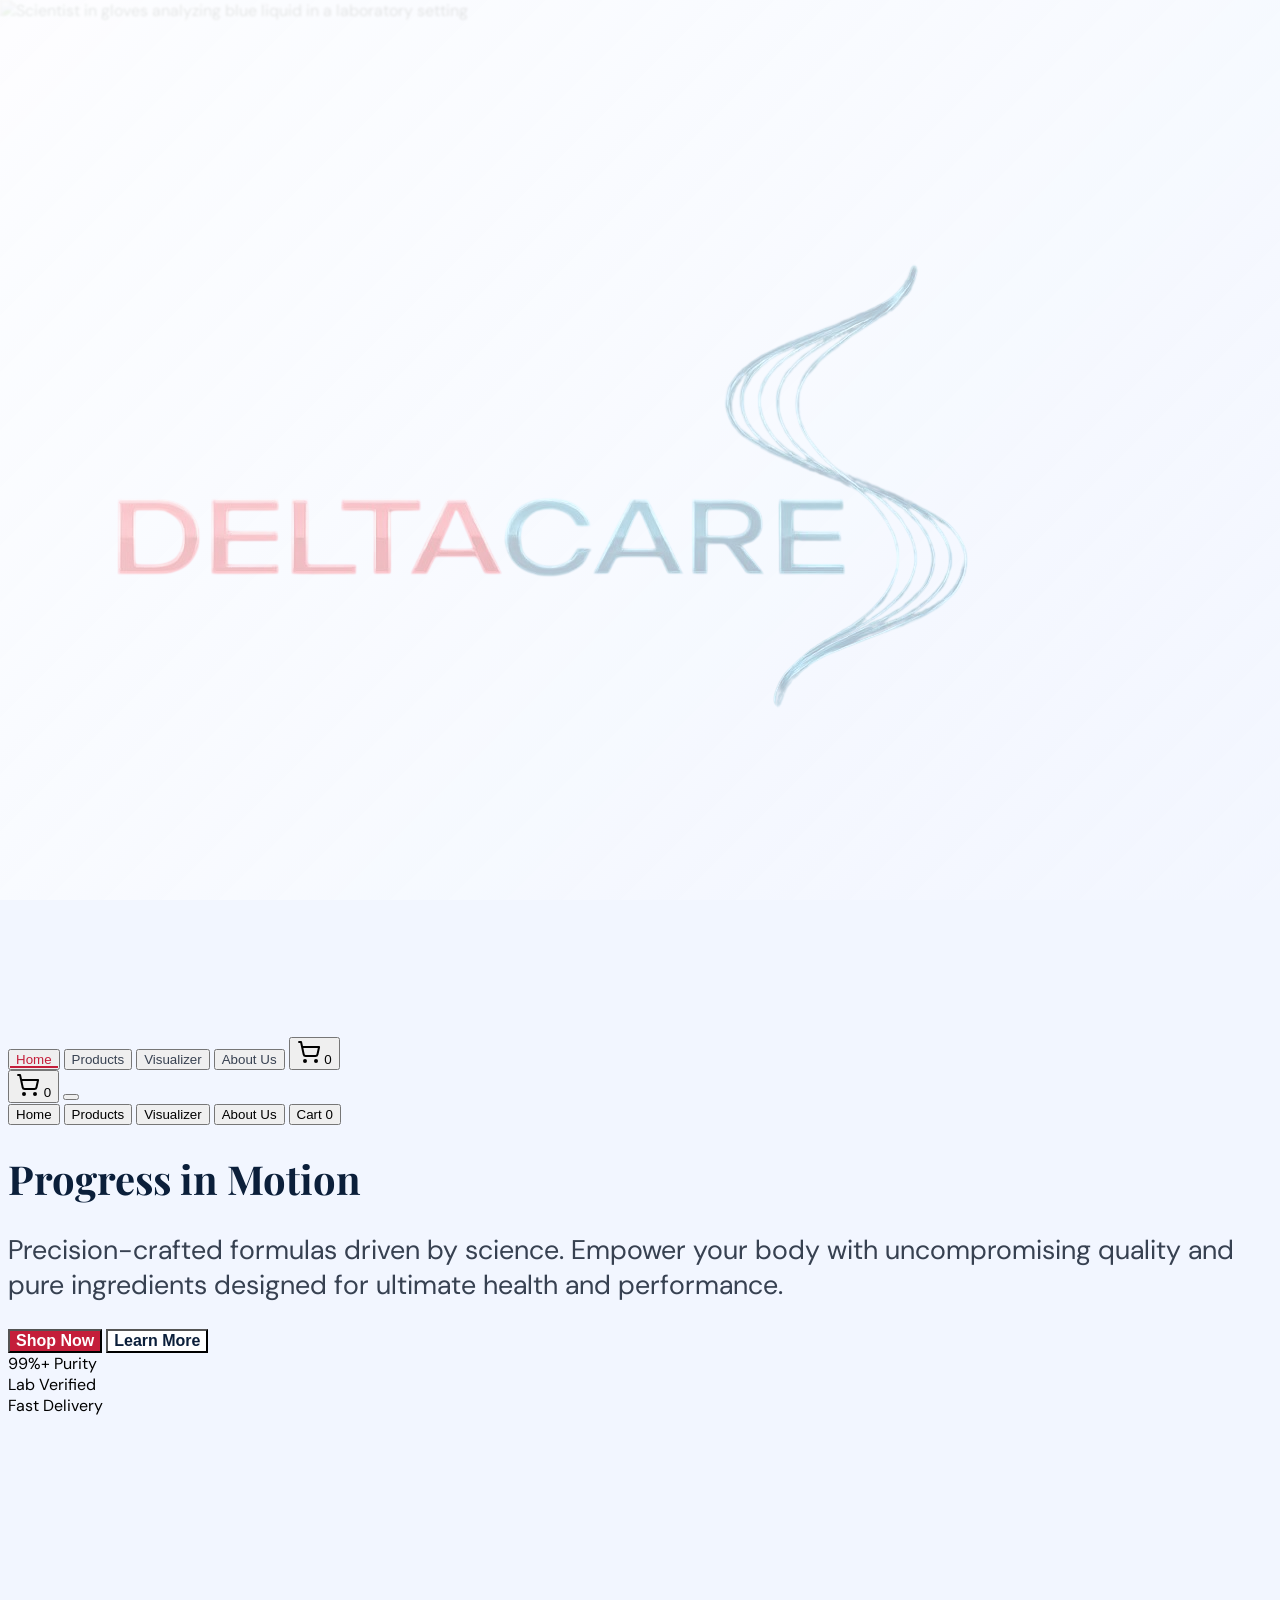
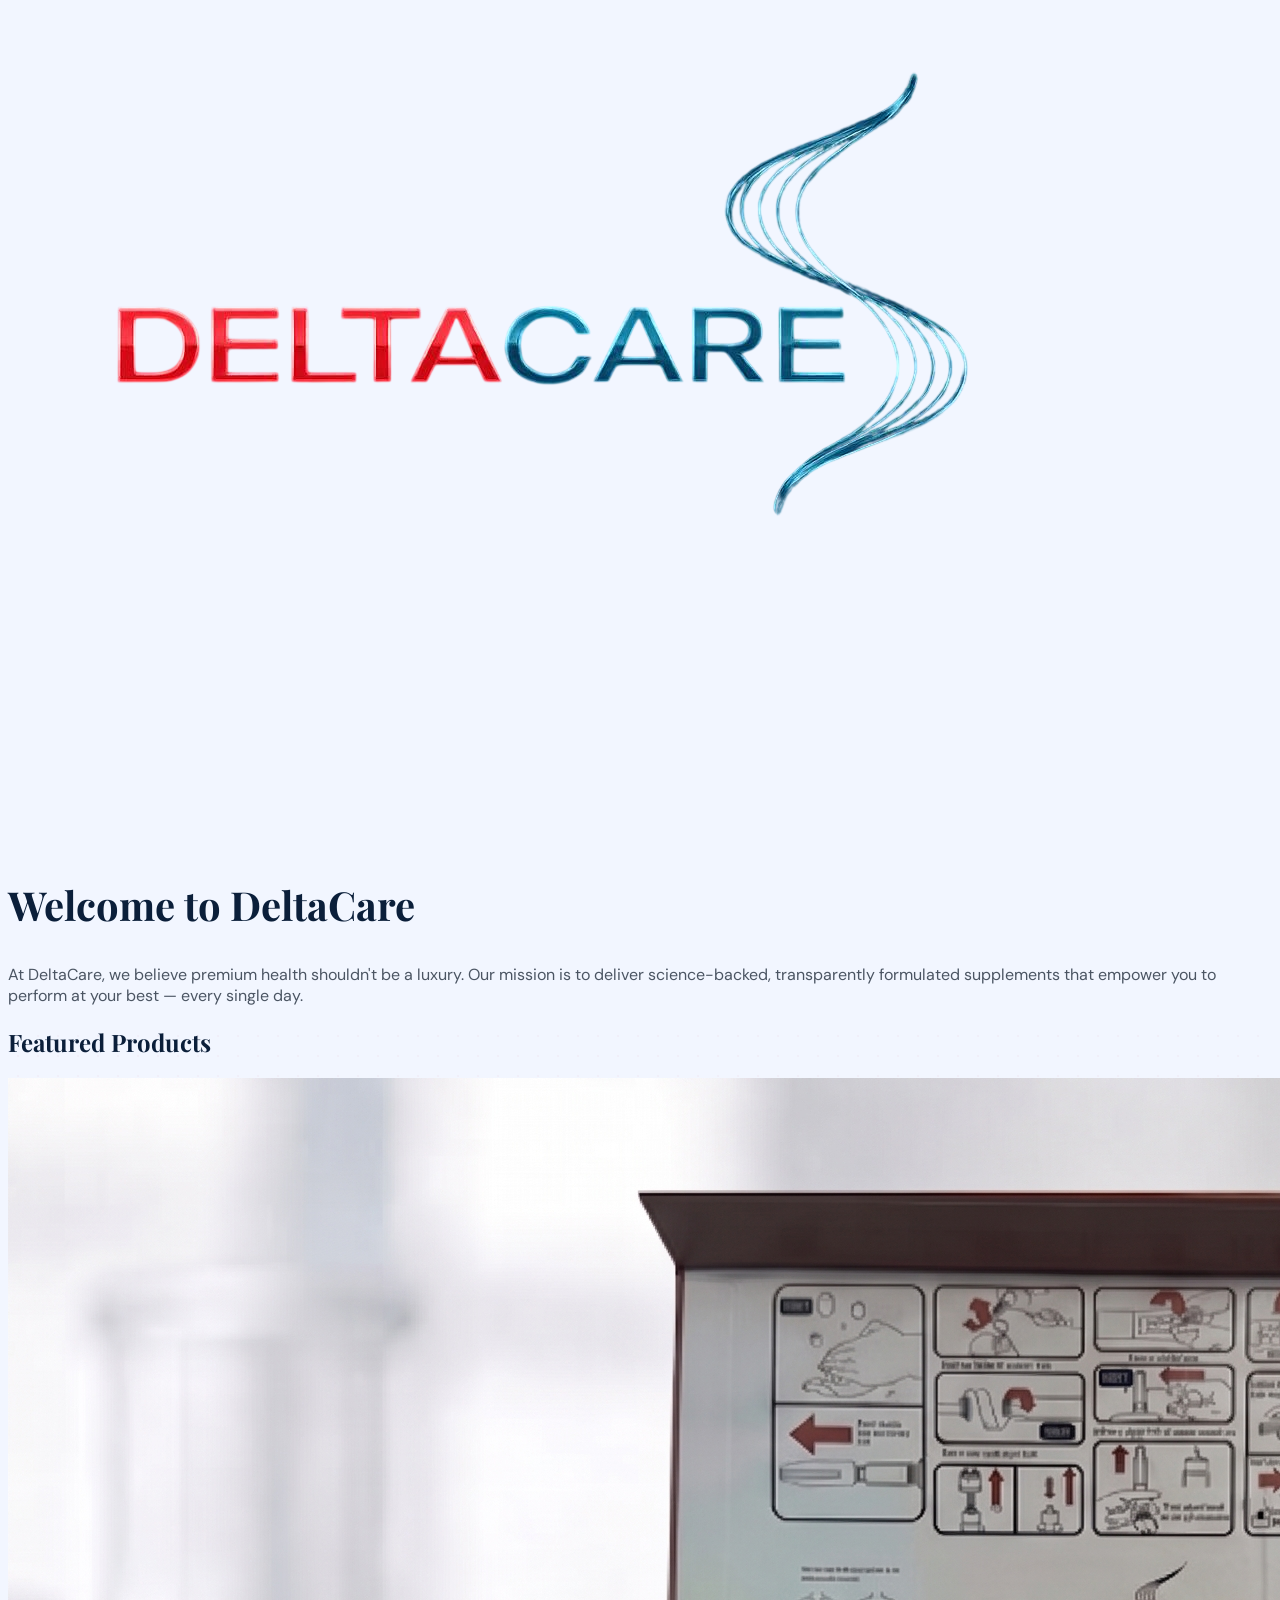
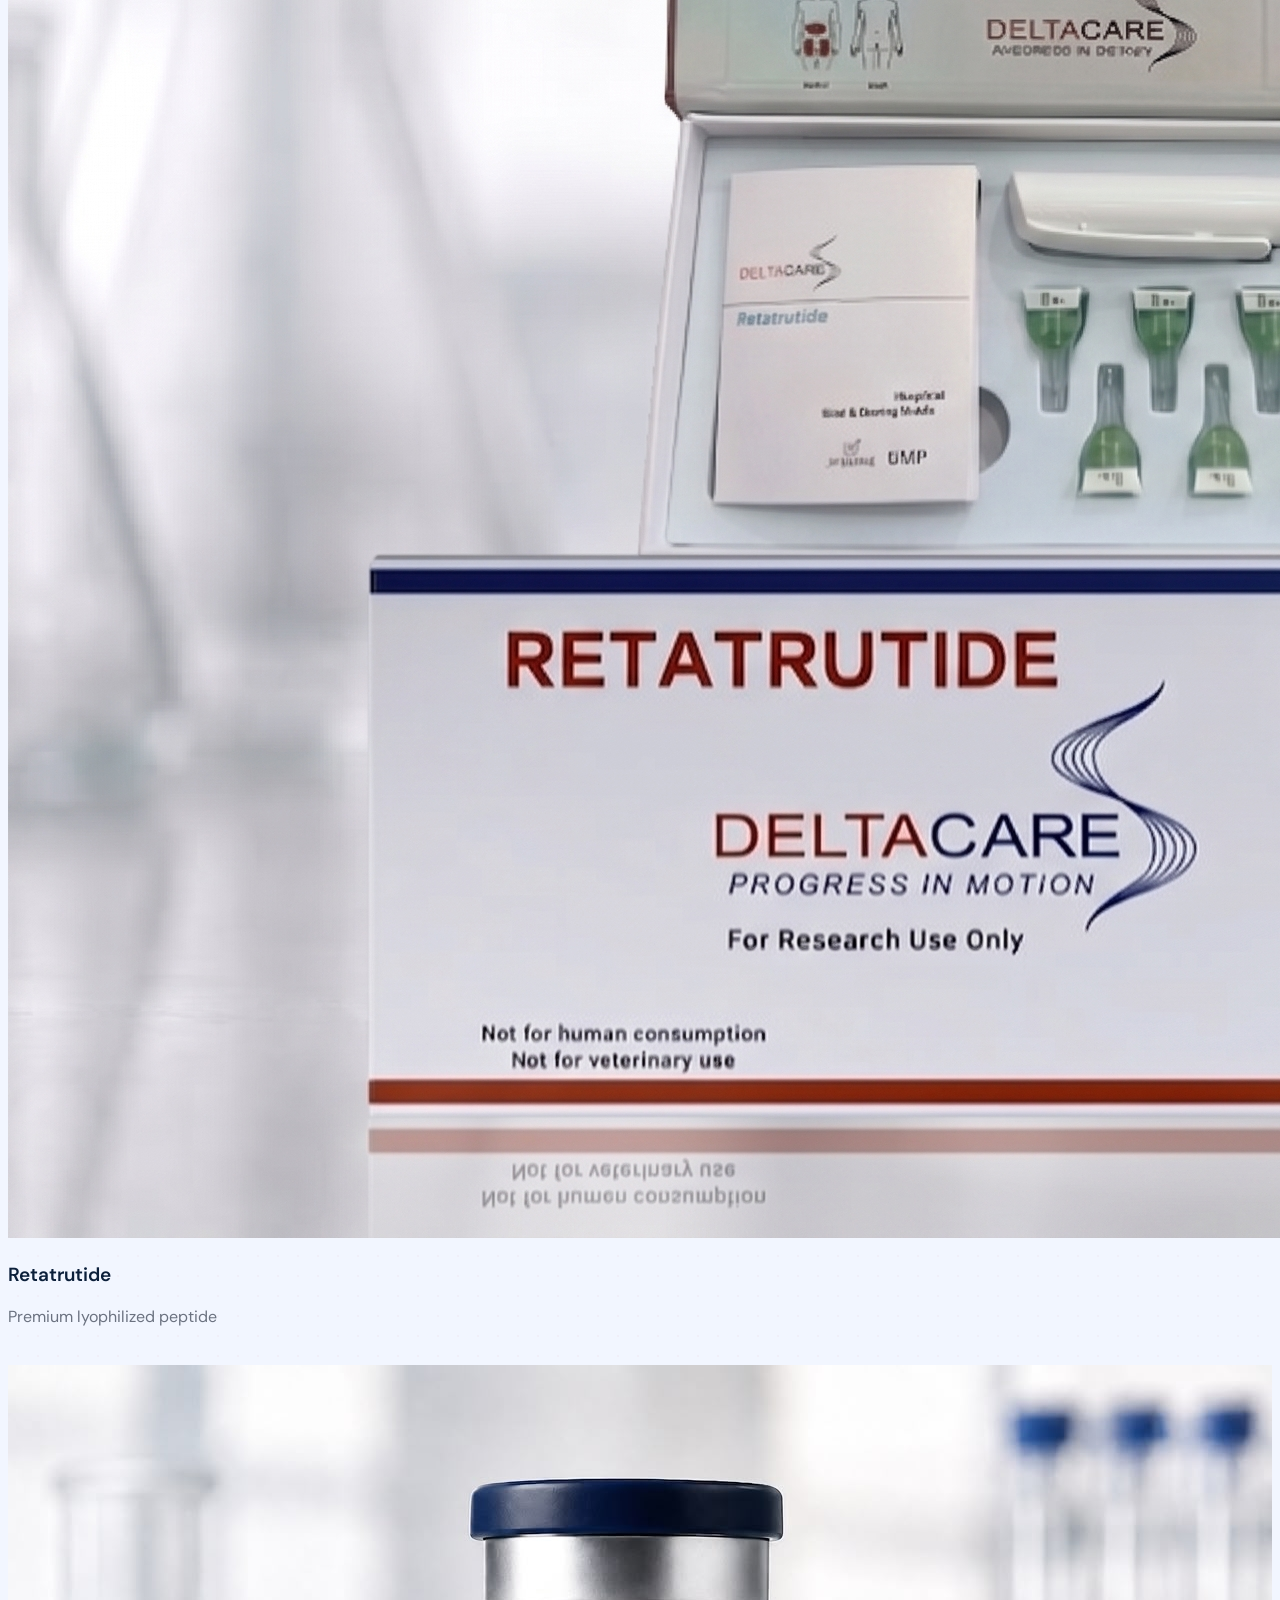
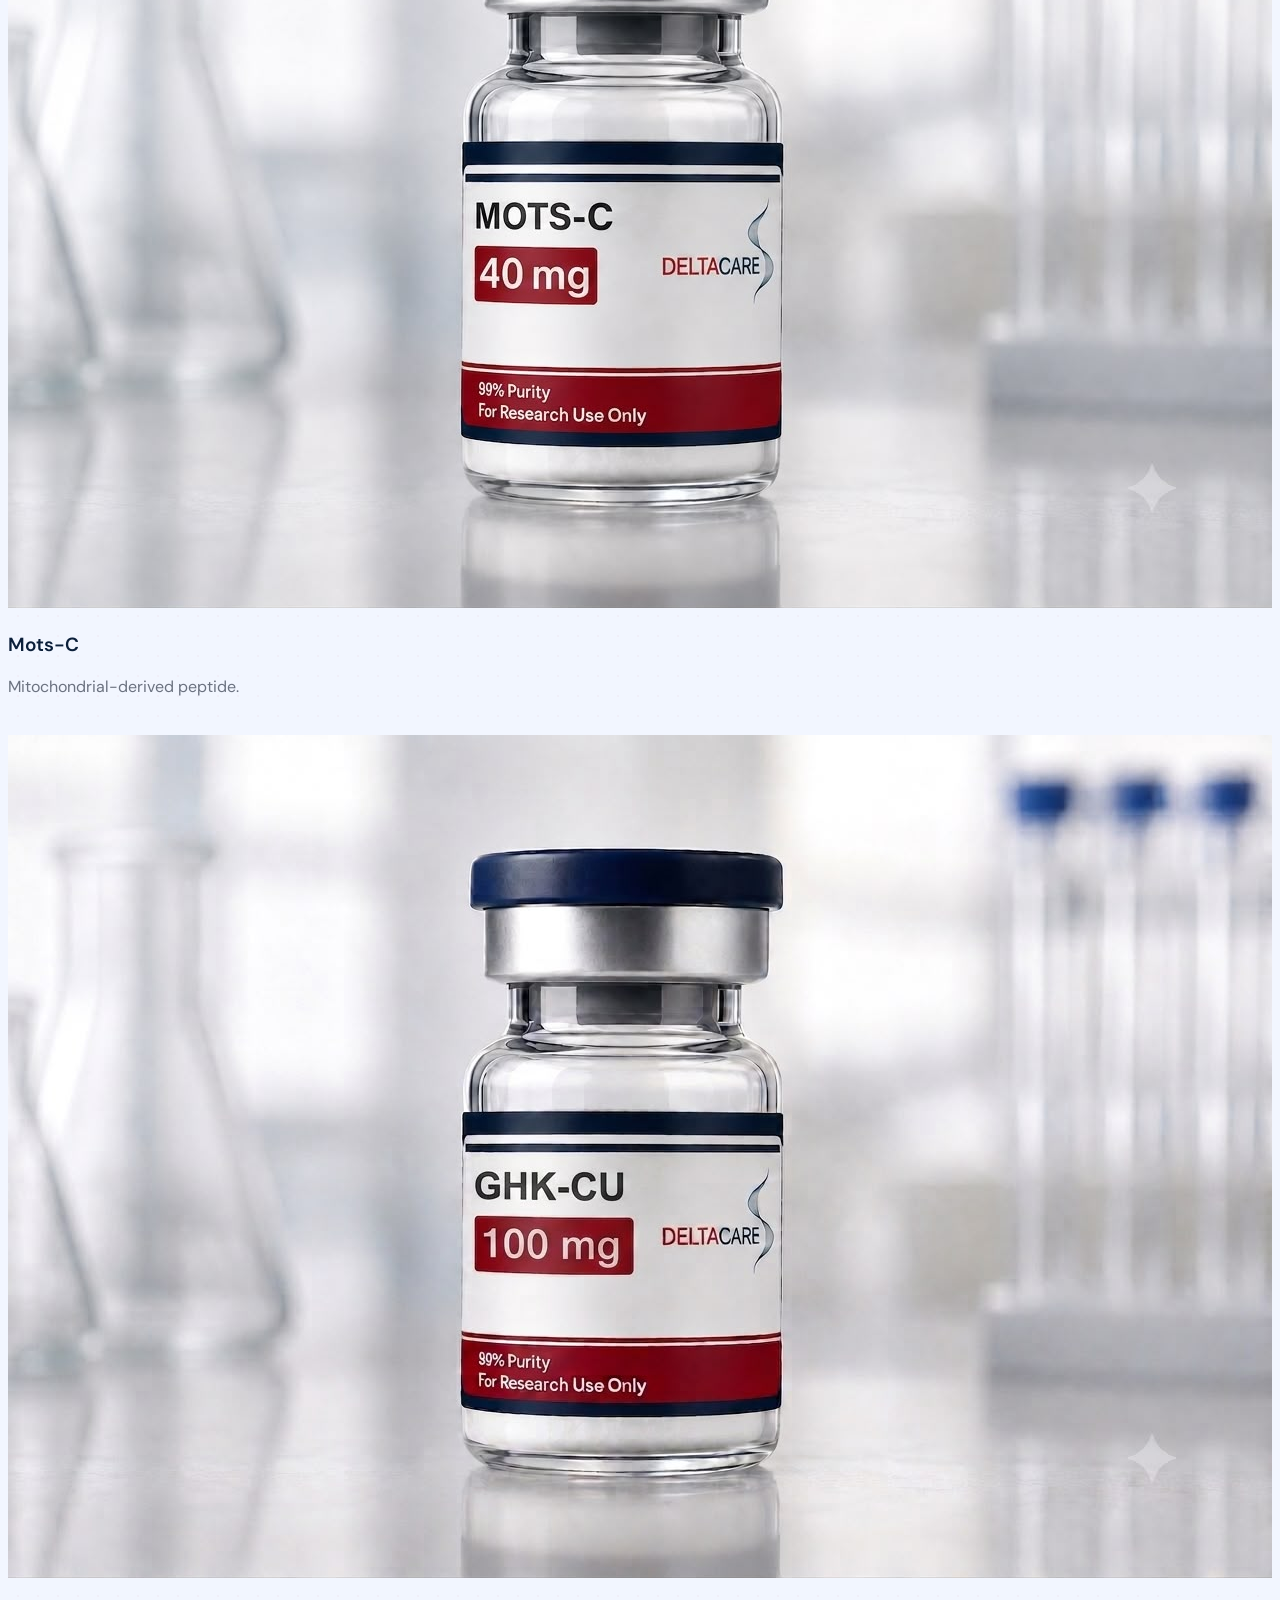
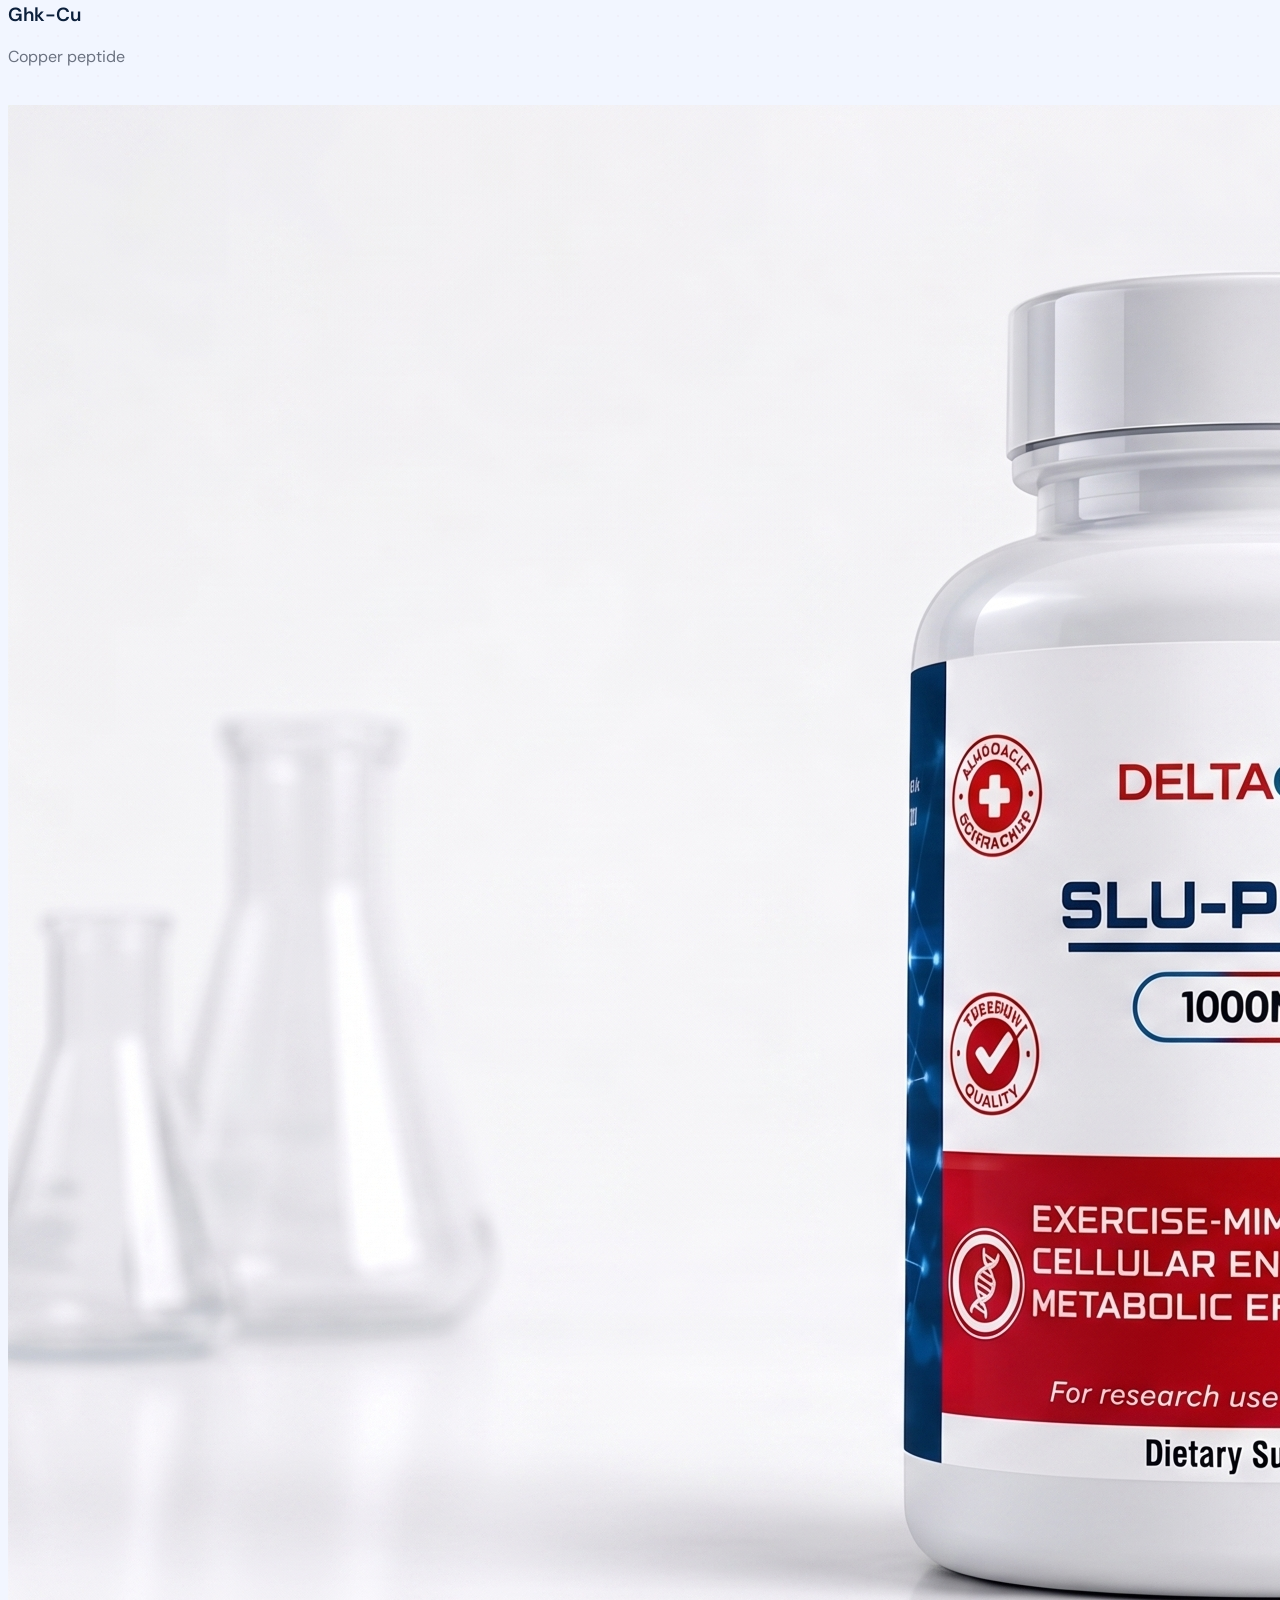
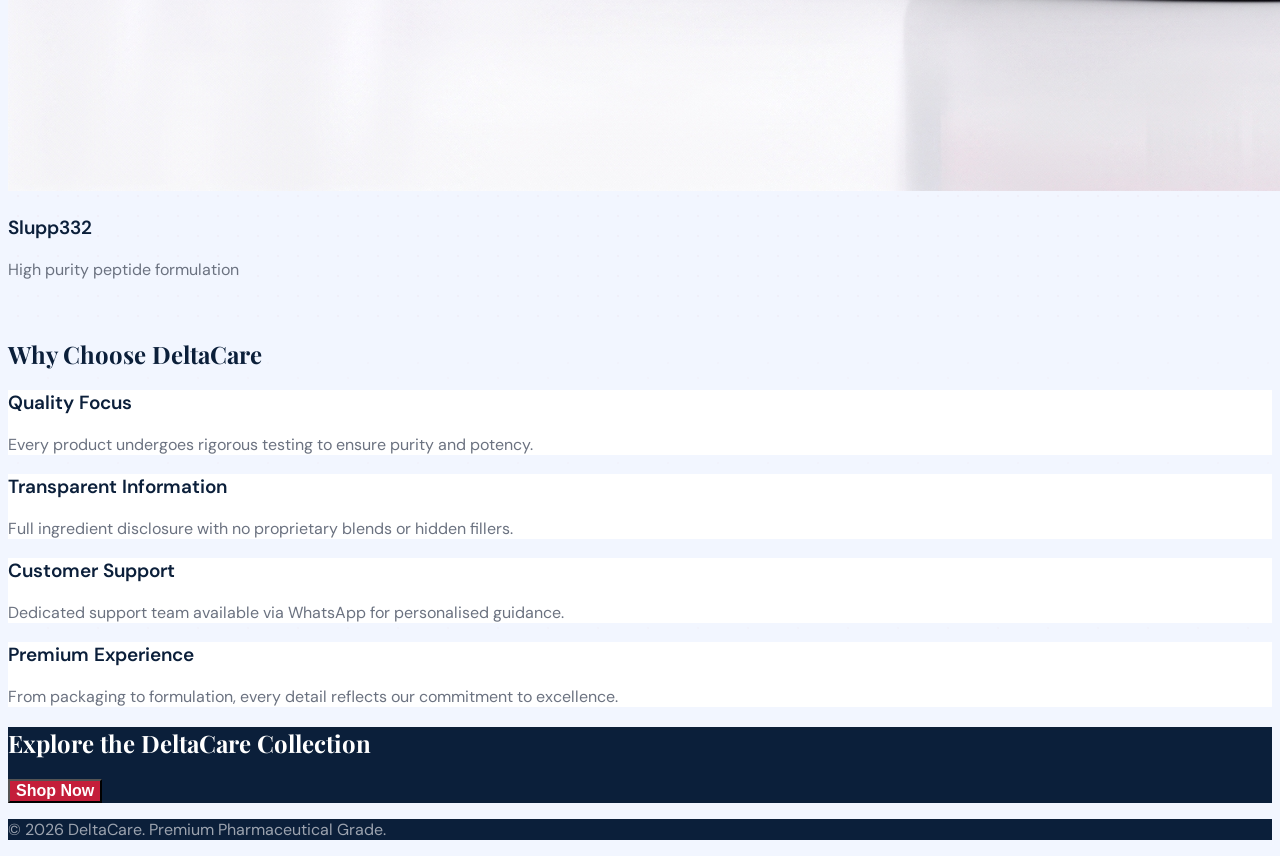
==== commit 40899bba: "Update header dan design" ====
--- a/index.html
+++ b/index.html
@@ -71,8 +71,8 @@
     .pattern-geometric { background-image: linear-gradient(45deg, rgba(196,30,58,0.02) 25%, transparent 25%), linear-gradient(-45deg, rgba(196,30,58,0.02) 25%, transparent 25%), linear-gradient(45deg, transparent 75%, rgba(196,30,58,0.02) 75%), linear-gradient(-45deg, transparent 75%, rgba(196,30,58,0.02) 75%); background-size: 30px 30px; }
     .pattern-subtle { background-image: radial-gradient(circle at 20% 50%, rgba(196,30,58,0.015) 1px, transparent 1px), radial-gradient(circle at 80% 80%, rgba(196,30,58,0.015) 1px, transparent 1px); background-size: 50px 50px; }
     .global-bg-layer { position: fixed; top: 0; left: 0; right: 0; bottom: 0; z-index: 0; pointer-events: none; }
-    .global-bg-layer img { width: 100%; height: 100%; object-fit: cover; filter: blur(22px) contrast(0.82); opacity: 0.48; transition: filter 0.5s ease; }
-    .global-bg-layer.light-blur img { filter: blur(6px) contrast(0.82); }
+    .global-bg-layer img { width: 100%; height: 100%; object-fit: cover; filter: blur(5px) contrast(0.82); opacity: 0.48; transition: filter 0.5s ease; }
+    .global-bg-layer.light-blur img { filter: blur(1px) contrast(0.82); }
     .global-bg-overlay { position: absolute; inset: 0; background: linear-gradient(135deg, rgba(255,255,255,0.8) 0%, rgba(242,246,255,0.65) 100%); z-index: 1; }
     .pt-20 { position: relative; z-index: 10; }
     .prod-item { display: none; }
@@ -80,67 +80,111 @@
   </style>
 </head>
  <body data-template-id="__page-root" class="w-full min-h-screen" style="background: rgb(242, 246, 255);">
-  <div class="global-bg-layer"><img data-template-id="global-bg-image" class="canva-image" loading="lazy" src="https://images.pexels.com/photos/2280571/pexels-photo-2280571.jpeg?auto=compress&amp;cs=tinysrgb&amp;w=1920" alt="Scientist in gloves analyzing blue liquid in a laboratory setting">
-   <div class="global-bg-overlay"></div>
+  <!-- Layer Background Blur -->
+  <div class="global-bg-layer">
+    <img data-template-id="global-bg-image" class="canva-image" loading="lazy" src="https://images.pexels.com/photos/2280571/pexels-photo-2280571.jpeg?auto=compress&amp;cs=tinysrgb&amp;w=1920" alt="Scientist in gloves analyzing blue liquid in a laboratory setting">
+    <div class="global-bg-overlay"></div>
   </div>
+
+  <!-- Loading Screen -->
   <div id="loading-screen">
-   <div class="loader-logo flex flex-col items-center gap-3"><div data-template-id="brand-logo" class="font-display text-4xl font-bold" style="color:#0b1f3a">Delta<span style="color:#C41E3A">Care</span></div>
-    <div class="w-12 h-0.5 bg-gray-200 rounded overflow-hidden">
-     <div class="h-full bg-red-600 animate-pulse" style="width:60%"></div>
+    <div class="loader-logo flex flex-col items-center gap-3">
+      <div data-template-id="brand-logo" class="font-display text-4xl font-bold" style="color:#0b1f3a">Delta<span style="color:#C41E3A">Care</span></div>
+      <div class="w-12 h-0.5 bg-gray-200 rounded overflow-hidden">
+        <div class="h-full bg-red-600 animate-pulse" style="width:60%"></div>
+      </div>
     </div>
-   </div>
   </div>
-  <nav class="fixed top-0 left-0 right-0 z-50 bg-white/95 backdrop-blur-md border-b border-gray-100">
+
+  <!-- Navigation Bar -->
+ <!-- Navigation Bar (Header Biru Gelap + Logo Filter Putih) -->
+  <nav class="fixed top-0 left-0 right-0 z-50 bg-[#0b1f3a] border-b border-white/10 shadow-lg transition-all duration-300">
    <div class="max-w-7xl mx-auto px-4 py-3 flex items-center justify-between">
+    
+    <!-- Logo (Kesan CSS brightness-0 invert menjadikan logo putih bersih) -->
     <div class="flex items-center gap-2 cursor-pointer" onclick="navigateTo('home')">
-      <img src="image/dc2-logo.png" alt="Delta Care Logo" class="h-14 w-auto">
+      <img src="image/dc2-logo.png" alt="Delta Care Logo" class="h-14 w-auto brightness-0 invert">
     </div>
     
     <!-- Menu Desktop -->
-    <div class="hidden md:flex items-center gap-1">
-      <button class="nav-link active text-sm font-medium px-3 py-2" data-page="home">Home</button> 
-      <button class="nav-link text-sm font-medium px-3 py-2" data-page="products">Products</button> 
-      <button class="nav-link text-sm font-medium px-3 py-2" data-page="visualizer">Visualizer</button> 
-      <button class="nav-link text-sm font-medium px-3 py-2" data-page="about">About Us</button> 
-      <button class="relative p-2 text-gray-700 hover:text-red-600 transition-colors ml-2" data-page="cart" id="nav-cart-btn">
-        <i data-lucide="shopping-cart" class="w-6 h-6"></i>
-        <span id="nav-cart-badge" class="hidden absolute top-0 right-0 bg-red-600 text-white text-[10px] font-bold w-4 h-4 rounded-full flex items-center justify-center">0</span>
-      </button>    
-    </div>
+    <div class="hidden md:flex items-center gap-2">
+      <button class="nav-link active text-white hover:text-red-400 text-sm font-medium px-3 py-2" data-page="home">Home</button> 
+      <button class="nav-link text-gray-200 hover:text-red-400 text-sm font-medium px-3 py-2" data-page="products">Products</button> 
+      <button class="nav-link text-gray-200 hover:text-red-400 text-sm font-medium px-3 py-2" data-page="visualizer">Visualizer</button> 
+      <button class="nav-link text-gray-200 hover:text-red-400 text-sm font-medium px-3 py-2" data-page="about">About Us</button> 
+      
+      <!-- Ikon Troli Desktop -->
+      <button class="relative inline-flex items-center justify-center p-2 text-white hover:text-red-400 transition-colors ml-2 z-10" data-page="cart" id="nav-cart-btn">
+     <!-- SVG Troli (Kalis Refresh & Direct Render) -->
+     <svg xmlns="http://www.w3.org/2000/svg" width="24" height="24" viewBox="0 0 24 24" fill="none" stroke="currentColor" stroke-width="2" stroke-linecap="round" stroke-linejoin="round" class="w-6 h-6">
+        <circle cx="8" cy="21" r="1"/><circle cx="19" cy="21" r="1"/>
+        <path d="M2.05 2.05h2l2.66 12.42a2 2 0 0 0 2 1.58h9.78a2 2 0 0 0 1.95-1.57l1.65-7.43H5.12"/>
+     </svg>
+  
+      <span id="nav-cart-badge" class="hidden absolute -top-1 -right-1 bg-red-600 text-white text-[11px] font-bold w-5 h-5 rounded-full flex items-center justify-center shadow-md z-20 pointer-events-none">0</span>
+      </button>
 
     <!-- Ikon Cart & Menu Hamburger (Skrin Phone) -->
     <div class="flex items-center gap-2 md:hidden">
-      <!-- Ikon Cart Phone Khas (Ada Badge Nombor) -->
-      <button class="relative p-2 text-gray-700" data-page="cart" id="mobile-cart-btn">
-        <i data-lucide="shopping-cart" class="w-6 h-6"></i>
-        <span id="mobile-cart-badge" class="hidden absolute top-0 right-0 bg-red-600 text-white text-[10px] font-bold w-4 h-4 rounded-full flex items-center justify-center">0</span>
-      </button>
+      <!-- Ikon Cart Phone -->
+      <button class="relative inline-flex items-center justify-center p-2 text-white z-10" data-page="cart" id="mobile-cart-btn">
+  <!-- SVG Troli (Kalis Refresh & Direct Render) -->
+  <svg xmlns="http://www.w3.org/2000/svg" width="24" height="24" viewBox="0 0 24 24" fill="none" stroke="currentColor" stroke-width="2" stroke-linecap="round" stroke-linejoin="round" class="w-6 h-6">
+    <circle cx="8" cy="21" r="1"/><circle cx="19" cy="21" r="1"/>
+    <path d="M2.05 2.05h2l2.66 12.42a2 2 0 0 0 2 1.58h9.78a2 2 0 0 0 1.95-1.57l1.65-7.43H5.12"/>
+  </svg>
+  
+  <span id="mobile-cart-badge" class="hidden absolute -top-1 -right-1 bg-red-600 text-white text-[11px] font-bold w-5 h-5 rounded-full flex items-center justify-center shadow-md z-20 pointer-events-none">0</span>
+</button>
 
       <!-- Butang Menu Hamburger -->
-      <button id="mobile-menu-btn" class="p-2"><i data-lucide="menu" class="w-6 h-6"></i></button>
+      <button id="mobile-menu-btn" class="p-2 text-white"><i data-lucide="menu" class="w-6 h-6"></i></button>
     </div>
    </div>
 
    <!-- Dropdown Menu Phone -->
-   <div id="mobile-menu" class="hidden md:hidden border-t border-gray-100 bg-white px-4 py-3 space-y-2">
-    <button class="block w-full text-left text-sm font-medium py-2" data-page="home">Home</button> 
-    <button class="block w-full text-left text-sm font-medium py-2" data-page="products">Products</button> 
-    <button class="block w-full text-left text-sm font-medium py-2" data-page="visualizer">Visualizer</button> 
-    <button class="block w-full text-left text-sm font-medium py-2" data-page="about">About Us</button> 
-    <button class="block w-full text-left text-sm font-medium py-2 relative flex items-center justify-between" data-page="cart">
+   <div id="mobile-menu" class="hidden md:hidden border-t border-white/10 bg-[#0b1f3a] px-4 py-3 space-y-2 text-gray-200">
+    <button class="block w-full text-left text-sm font-medium py-2 hover:text-red-400" data-page="home">Home</button> 
+    <button class="block w-full text-left text-sm font-medium py-2 hover:text-red-400" data-page="products">Products</button> 
+    <button class="block w-full text-left text-sm font-medium py-2 hover:text-red-400" data-page="visualizer">Visualizer</button> 
+    <button class="block w-full text-left text-sm font-medium py-2 hover:text-red-400" data-page="about">About Us</button> 
+    <button class="block w-full text-left text-sm font-medium py-2 relative flex items-center justify-between hover:text-red-400" data-page="cart">
       <span>Cart</span>
       <span id="mobile-menu-cart-badge" class="hidden bg-red-600 text-white text-xs px-2 py-0.5 rounded-full">0</span>
     </button>
    </div>
+  </nav>
+
   <div class="pt-20"><!-- HOME -->
    <div id="page-home" class="page active relative">
-    <div class="max-w-7xl mx-auto px-4 py-20 md:py-28 grid md:grid-cols-2 gap-12 items-center relative z-10">
+   <div class="max-w-7xl mx-auto px-4 py-20 md:py-28 grid md:grid-cols-2 gap-12 items-center relative z-10">
      <div>
       <h1 data-template-id="hero-title" class="canva-text font-display leading-tight reveal hero-entrance-logo" style="color: rgb(11, 31, 58); font-weight: 700; font-style: normal; font-size: 40px;">Progress in Motion</h1>
-      <p data-template-id="hero-subtitle" class="canva-text mt-5 text-lg leading-relaxed reveal hero-entrance-tagline" style="transition-delay: 100ms; color: rgb(55, 65, 81); font-weight: 400; font-style: normal; font-size: 27px;">Science-backed formulas crafted in Malaysia. Fuel your body with only the finest ingredients for optimal health and performance.</p>
-      <div class="flex gap-4 mt-8 reveal hero-entrance-cta" style="transition-delay:200ms"><button data-template-id="hero-cta" class="canva-button btn-premium px-8 py-3 rounded-full font-medium text-sm tracking-wide" onclick="navigateTo('products')" style="background: rgb(196, 30, 58); color: rgb(255, 255, 255); font-weight: 600; font-style: normal; font-size: 16px;">Shop Now</button> <button data-template-id="hero-cta-secondary" class="canva-button btn-premium px-8 py-3 rounded-full font-medium text-sm tracking-wide border" onclick="navigateTo('about')" style="background: rgb(255, 255, 255); color: rgb(11, 31, 58); font-weight: 600; font-style: normal; font-size: 16px;">Learn More</button>
-      </div>
-     </div>
+      <p data-template-id="hero-subtitle" class="canva-text mt-5 text-lg leading-relaxed reveal hero-entrance-tagline" style="transition-delay: 100ms; color: rgb(55, 65, 81); font-weight: 400; font-style: normal; font-size: 27px;">Precision-crafted formulas driven by science. Empower your body with uncompromising quality and pure ingredients designed for ultimate health and performance.</p>
+      
+      <!-- Butang CTA -->
+      <div class="flex gap-4 mt-8 reveal hero-entrance-cta" style="transition-delay:200ms">
+        <button data-template-id="hero-cta" class="canva-button btn-premium px-8 py-3 rounded-full font-medium text-sm tracking-wide" onclick="navigateTo('products')" style="background: rgb(196, 30, 58); color: rgb(255, 255, 255); font-weight: 600; font-style: normal; font-size: 16px;">Shop Now</button> 
+        <button data-template-id="hero-cta-secondary" class="canva-button btn-premium px-8 py-3 rounded-full font-medium text-sm tracking-wide border" onclick="navigateTo('about')" style="background: rgb(255, 255, 255); color: rgb(11, 31, 58); font-weight: 600; font-style: normal; font-size: 16px;">Learn More</button>
+      </div>
+
+      <!-- Trust Badges (Ditambah di bawah butang) -->
+      <div class="grid grid-cols-3 gap-3 mt-8 pt-6 border-t border-gray-200/60 text-xs md:text-sm font-medium text-gray-600 reveal" style="transition-delay:300ms">
+        <div class="flex items-center gap-2">
+          <i data-lucide="shield-check" class="w-4 h-4 text-red-600 shrink-0"></i>
+          <span>99%+ Purity</span>
+        </div>
+        <div class="flex items-center gap-2">
+          <i data-lucide="flask-conical" class="w-4 h-4 text-red-600 shrink-0"></i>
+          <span>Lab Verified</span>
+        </div>
+        <div class="flex items-center gap-2">
+          <i data-lucide="zap" class="w-4 h-4 text-red-600 shrink-0"></i>
+          <span>Fast Delivery</span>
+        </div>
+      </div>
+     </div>
+
      <div class="flex justify-center reveal scale-in" style="transition-delay:150ms"><img data-template-id="hero-image" class="canva-image w-full max-w-lg object-cover hero-parallax img-hover relative z-20" loading="eager" src="image/dc2-logo.png">
      </div>
     </div>
@@ -250,10 +294,10 @@
         </div>
        </div>
        <div class="hidden" data-benefits="true">
-        <span data-template-id="prod-0-benefits" class="canva-text" style="color: rgb(55, 65, 81); font-weight: 400; font-style: normal; font-size: 16px;">Supports cardiovascular health|Improves brain function|Reduces inflammation</span>
-       </div>
-       <div class="hidden" data-faq="true">
-        <span data-template-id="prod-0-faq" class="canva-text" style="color: rgb(55, 65, 81); font-weight: 400; font-style: normal; font-size: 16px;">How many capsules per day?::Take 2 softgels daily with meals.|Is it sustainably sourced?::Yes, sourced from wild-caught fish.</span>
+        <span data-template-id="prod-0-benefits" class="canva-text" style="color: rgb(55, 65, 81); font-weight: 400; font-style: normal; font-size: 16px;">Supports advanced weight management|Enhances metabolic efficiency|Helps control appetite and cravings</span>
+       </div>
+       <div class="hidden" data-faq="true">
+        <span data-template-id="prod-0-faq" class="canva-text" style="color: rgb(55, 65, 81); font-weight: 400; font-style: normal; font-size: 16px;">How is it prepared?::Reconstitute with bacteriostatic water before administration.|Who is this dosage for?::Ideal for beginners or those starting their research cycle.</span>
        </div>
       </div><!-- Product 1 -->
       <div class="prod-item visible product-card bg-white rounded-2xl border border-gray-100 overflow-hidden" data-cat="wellness" data-id="1" data-status="ready">
@@ -270,10 +314,10 @@
         </div>
        </div>
        <div class="hidden" data-benefits="true">
-        <span data-template-id="prod-1-benefits" class="canva-text" style="color: rgb(55, 65, 81); font-weight: 400; font-style: normal; font-size: 16px;">Strengthens bones|Boosts immune system|Supports calcium absorption</span>
-       </div>
-       <div class="hidden" data-faq="true">
-        <span data-template-id="prod-1-faq" class="canva-text" style="color: rgb(55, 65, 81); font-weight: 400; font-style: normal; font-size: 16px;">Can I take it with food?::Yes, best absorbed with a fat-containing meal.|Is it suitable for vegetarians?::Yes, our formula uses plant-based K2.</span>
+        <span data-template-id="prod-1-benefits" class="canva-text" style="color: rgb(55, 65, 81); font-weight: 400; font-style: normal; font-size: 16px;">Supports advanced weight management|Enhances metabolic efficiency|Helps control appetite and cravings</span>
+       </div>
+       <div class="hidden" data-faq="true">
+        <span data-template-id="prod-1-faq" class="canva-text" style="color: rgb(55, 65, 81); font-weight: 400; font-style: normal; font-size: 16px;">How is it prepared?::Reconstitute with bacteriostatic water before administration.|Who is this dosage for?::Designed for advanced research cycles requiring higher concentration.</span>
        </div>
       </div><!-- Product 2 -->
       <div class="prod-item visible product-card bg-white rounded-2xl border border-gray-100 overflow-hidden" data-cat="muscle" data-id="2" data-status="ready">
@@ -290,10 +334,10 @@
         </div>
        </div>
        <div class="hidden" data-benefits="true">
-        <span data-template-id="prod-2-benefits" class="canva-text" style="color: rgb(55, 65, 81); font-weight: 400; font-style: normal; font-size: 16px;">27g protein per serving|Fast absorption|Lean muscle growth</span>
-       </div>
-       <div class="hidden" data-faq="true">
-        <span data-template-id="prod-2-faq" class="canva-text" style="color: rgb(55, 65, 81); font-weight: 400; font-style: normal; font-size: 16px;">Is it lactose-free?::Contains minimal lactose due to isolation process.|How should I mix it?::Blend with 250ml water or milk.</span>
+        <span data-template-id="prod-2-benefits" class="canva-text" style="color: rgb(55, 65, 81); font-weight: 400; font-style: normal; font-size: 16px;">Boosts cellular energy & ATP production|Supports endurance and physical performance|Promotes metabolic & insulin sensitivity</span>
+       </div>
+       <div class="hidden" data-faq="true">
+        <span data-template-id="prod-2-faq" class="canva-text" style="color: rgb(55, 65, 81); font-weight: 400; font-style: normal; font-size: 16px;">How should it be stored?::Keep refrigerated after reconstitution.|When is the best time to administer?::Best administered prior to endurance sessions or morning routines.</span>
        </div>
       </div><!-- Product 3 -->
       <div class="prod-item visible product-card bg-white rounded-2xl border border-gray-100 overflow-hidden" data-cat="skin" data-id="3" data-status="preorder">
@@ -311,10 +355,10 @@
         </div>
        </div>
        <div class="hidden" data-benefits="true">
-        <span data-template-id="prod-3-benefits" class="canva-text" style="color: rgb(55, 65, 81); font-weight: 400; font-style: normal; font-size: 16px;">Improves skin elasticity|Strengthens hair &amp; nails|Supports joint health</span>
-       </div>
-       <div class="hidden" data-faq="true">
-        <span data-template-id="prod-3-faq" class="canva-text" style="color: rgb(55, 65, 81); font-weight: 400; font-style: normal; font-size: 16px;">When will I see results?::Most users notice improvements in 4-6 weeks.|Can I add it to hot drinks?::Yes, it dissolves in both hot and cold liquids.</span>
+        <span data-template-id="prod-3-benefits" class="canva-text" style="color: rgb(55, 65, 81); font-weight: 400; font-style: normal; font-size: 16px;">Promotes skin elasticity and collagen production|Accelerates tissue repair and wound healing|Supports anti-aging and skin renewal</span>
+       </div>
+       <div class="hidden" data-faq="true">
+        <span data-template-id="prod-3-faq" class="canva-text" style="color: rgb(55, 65, 81); font-weight: 400; font-style: normal; font-size: 16px;">Does it help with hair & skin?::Yes, it promotes collagen synthesis and skin tissue repair.|Is reconstitution required?::Yes, reconstitute with sterile or bacteriostatic water.</span>
        </div>
       </div><!-- Product 4 -->
       <div class="prod-item visible product-card bg-white rounded-2xl border border-gray-100 overflow-hidden" data-cat="fat-loss" data-id="4" data-status="ready">
@@ -331,10 +375,10 @@
         </div>
        </div>
        <div class="hidden" data-benefits="true">
-        <span data-template-id="prod-4-benefits" class="canva-text" style="color: rgb(55, 65, 81); font-weight: 400; font-style: normal; font-size: 16px;">Supports fat metabolism|Preserves lean muscle|Natural plant-derived</span>
-       </div>
-       <div class="hidden" data-faq="true">
-        <span data-template-id="prod-4-faq" class="canva-text" style="color: rgb(55, 65, 81); font-weight: 400; font-style: normal; font-size: 16px;">How long to take it?::Best results with 8-12 weeks of consistent use.|Any side effects?::Generally well-tolerated when taken as directed.</span>
+        <span data-template-id="prod-4-benefits" class="canva-text" style="color: rgb(55, 65, 81); font-weight: 400; font-style: normal; font-size: 16px;">Targeted fat metabolism support|Preserves lean muscle tissue|Enhances endurance during workouts</span>
+       </div>
+       <div class="hidden" data-faq="true">
+        <span data-template-id="prod-4-faq" class="canva-text" style="color: rgb(55, 65, 81); font-weight: 400; font-style: normal; font-size: 16px;">What is the main benefit?::Targeted fat metabolism and lean muscle preservation.|How to store unmixed vials?::Store in a cool, dry place away from direct sunlight.</span>
        </div>
       </div><!-- Product 5 -->
       <div class="prod-item visible product-card bg-white rounded-2xl border border-gray-100 overflow-hidden" data-cat="fat-loss" data-id="5" data-status="outofstock">
@@ -351,10 +395,10 @@
         </div>
        </div>
        <div class="hidden" data-benefits="true">
-        <span data-template-id="prod-5-benefits" class="canva-text" style="color: rgb(55, 65, 81); font-weight: 400; font-style: normal; font-size: 16px;">Boosts energy during workouts|Supports fat transport|Sugar-free formula</span>
-       </div>
-       <div class="hidden" data-faq="true">
-        <span data-template-id="prod-5-faq" class="canva-text" style="color: rgb(55, 65, 81); font-weight: 400; font-style: normal; font-size: 16px;">When should I take it?::30 minutes before exercise for best results.|Does it contain caffeine?::No, stimulant-free formula.</span>
+        <span data-template-id="prod-5-benefits" class="canva-text" style="color: rgb(55, 65, 81); font-weight: 400; font-style: normal; font-size: 16px;">Convenient oral capsule format|Supports daily fat burn and metabolism|Sustained energy without jitters</span>
+       </div>
+       <div class="hidden" data-faq="true">
+        <span data-template-id="prod-5-faq" class="canva-text" style="color: rgb(55, 65, 81); font-weight: 400; font-style: normal; font-size: 16px;">How many capsules per serving?::Take 1-2 capsules daily with water before meals.|Does it require injection?::No, this is an oral capsule format for easy daily use.</span>
        </div>
       </div><!-- Product 6 -->
       <div class="prod-item visible product-card bg-white rounded-2xl border border-gray-100 overflow-hidden" data-cat="muscle" data-id="6" data-status="ready">
@@ -371,10 +415,10 @@
         </div>
        </div>
        <div class="hidden" data-benefits="true">
-        <span data-template-id="prod-6-benefits" class="canva-text" style="color: rgb(55, 65, 81); font-weight: 400; font-style: normal; font-size: 16px;">Increases strength output|Supports muscle volume|Improves recovery between sets</span>
-       </div>
-       <div class="hidden" data-faq="true">
-        <span data-template-id="prod-6-faq" class="canva-text" style="color: rgb(55, 65, 81); font-weight: 400; font-style: normal; font-size: 16px;">Do I need a loading phase?::Optional. 5g daily is effective long-term.|Can I mix with protein?::Yes, perfectly fine to combine.</span>
+        <span data-template-id="prod-6-benefits" class="canva-text" style="color: rgb(55, 65, 81); font-weight: 400; font-style: normal; font-size: 16px;">Convenient pre-filled pen format|Precise and easy dosage control|Maximum bioavailability and effectiveness</span>
+       </div>
+       <div class="hidden" data-faq="true">
+        <span data-template-id="prod-6-faq" class="canva-text" style="color: rgb(55, 65, 81); font-weight: 400; font-style: normal; font-size: 16px;">Is mixing required?::No, it comes pre-filled and ready for immediate use.|How do I adjust the dosage?::Simply click and dial to your required volume unit.</span>
        </div>
       </div><!-- Product 7 -->
       <div class="prod-item visible product-card bg-white rounded-2xl border border-gray-100 overflow-hidden" data-cat="recovery" data-id="7" data-status="ready">
@@ -391,10 +435,10 @@
         </div>
        </div>
        <div class="hidden" data-benefits="true">
-        <span data-template-id="prod-7-benefits" class="canva-text" style="color: rgb(55, 65, 81); font-weight: 400; font-style: normal; font-size: 16px;">Reduces muscle cramps|Promotes restful sleep|Supports nervous system</span>
-       </div>
-       <div class="hidden" data-faq="true">
-        <span data-template-id="prod-7-faq" class="canva-text" style="color: rgb(55, 65, 81); font-weight: 400; font-style: normal; font-size: 16px;">Best time to take?::Evening, 30 minutes before bed.|Which forms of magnesium?::Glycinate, citrate, and taurate blend.</span>
+        <span data-template-id="prod-7-benefits" class="canva-text" style="color: rgb(55, 65, 81); font-weight: 400; font-style: normal; font-size: 16px;">Convenient pre-filled pen format|Precise and easy dosage control|Maximum bioavailability and effectiveness</span>
+       </div>
+       <div class="hidden" data-faq="true">
+        <span data-template-id="prod-7-faq" class="canva-text" style="color: rgb(55, 65, 81); font-weight: 400; font-style: normal; font-size: 16px;">Is mixing required?::No, it comes pre-filled in a high-capacity pen format.|How long does one pen last?::Depends on dosage protocol, suitable for extended cycles.</span>
        </div>
       </div><!-- Product 8 -->
       <div class="prod-item visible product-card bg-white rounded-2xl border border-gray-100 overflow-hidden" data-cat="wellness" data-id="8" data-status="ready">
@@ -504,8 +548,8 @@
    </div><!-- VISUALIZER -->
    <div id="page-visualizer" class="page relative">
     <div class="max-w-3xl mx-auto px-4 py-12 relative z-10">
-     <h1 data-template-id="viz-title" class="canva-text font-display text-center mb-2 reveal" style="color: rgb(11, 31, 58); font-weight: 700; font-style: normal; font-size: 28px;">Injection Measurement Visualizer</h1>
-     <p data-template-id="viz-subtitle" class="canva-text text-center mb-10 opacity-70 reveal" style="transition-delay: 100ms; color: rgb(107, 114, 128); font-weight: 400; font-style: normal; font-size: 16px;">An educational tool to help visualize liquid measurement volumes</p>
+     <h1 data-template-id="viz-title" class="canva-text font-display text-center mb-2 reveal" style="color: rgb(11, 31, 58); font-weight: 700; font-style: normal; font-size: 28px;">Dosage Calculator</h1>
+     <p data-template-id="viz-subtitle" class="canva-text text-center mb-10 opacity-70 reveal" style="transition-delay: 100ms; color: rgb(107, 114, 128); font-weight: 400; font-style: normal; font-size: 16px;">Calculate the required injection volume based on peptide dose, vial strength, and bacteriostatic water.</p>
      <div class="flex justify-center mb-8 reveal scale-in" style="transition-delay:200ms">
       <div id="syringe-container" class="syringe-wrap">
        <svg viewBox="0 0 120 400" width="120" height="400" xmlns="http://www.w3.org/2000/svg"><rect x="35" y="60" width="50" height="280" rx="4" fill="#f0f4f8" stroke="#0b1f3a" stroke-width="2"></rect> <rect x="30" y="55" width="60" height="10" rx="3" fill="#0b1f3a"></rect> <rect x="57" y="340" width="6" height="50" fill="#9ca3af"></rect> <polygon points="57,390 63,390 60,400" fill="#9ca3af"></polygon> <g stroke="#0b1f3a" stroke-width="1" font-size="9" fill="#0b1f3a" font-family="DM Sans, sans-serif">
@@ -567,8 +611,7 @@
      </div>
      <div class="flex flex-wrap justify-center gap-2 mb-8 reveal" style="transition-delay:300ms"><button class="vol-btn px-3 py-2 rounded-lg text-sm font-medium border border-gray-200 hover:bg-gray-50" data-vol="0.1">0.1 ml</button> <button class="vol-btn px-3 py-2 rounded-lg text-sm font-medium border border-gray-200 hover:bg-gray-50" data-vol="0.2">0.2 ml</button> <button class="vol-btn px-3 py-2 rounded-lg text-sm font-medium border border-gray-200 hover:bg-gray-50" data-vol="0.3">0.3 ml</button> <button class="vol-btn px-3 py-2 rounded-lg text-sm font-medium border border-gray-200 hover:bg-gray-50" data-vol="0.4">0.4 ml</button> <button class="vol-btn px-3 py-2 rounded-lg text-sm font-medium border border-gray-200 hover:bg-gray-50" data-vol="0.5">0.5 ml</button> <button class="vol-btn px-3 py-2 rounded-lg text-sm font-medium border border-gray-200 hover:bg-gray-50" data-vol="0.6">0.6 ml</button> <button class="vol-btn px-3 py-2 rounded-lg text-sm font-medium border border-gray-200 hover:bg-gray-50" data-vol="0.7">0.7 ml</button> <button class="vol-btn px-3 py-2 rounded-lg text-sm font-medium border border-gray-200 hover:bg-gray-50" data-vol="0.8">0.8 ml</button> <button class="vol-btn px-3 py-2 rounded-lg text-sm font-medium border border-gray-200 hover:bg-gray-50" data-vol="0.9">0.9 ml</button> <button class="vol-btn px-3 py-2 rounded-lg text-sm font-medium border border-gray-200 hover:bg-gray-50" data-vol="1.0">1.0 ml</button> <button class="vol-btn px-3 py-2 rounded-lg text-sm font-medium border border-gray-200 hover:bg-gray-50" data-vol="1.5">1.5 ml</button> <button class="vol-btn px-3 py-2 rounded-lg text-sm font-medium border border-gray-200 hover:bg-gray-50" data-vol="2.0">2.0 ml</button>
      </div>
-     <div class="flex justify-center gap-3 mb-10"><button data-template-id="viz-prev-btn" class="canva-button btn-premium px-5 py-2 rounded-full text-sm font-medium border border-gray-200" id="viz-prev" style="background: rgb(255, 255, 255); color: rgb(11, 31, 58); font-weight: 500; font-style: normal; font-size: 16px;">Previous Volume</button> <button data-template-id="viz-next-btn" class="canva-button btn-premium px-5 py-2 rounded-full text-sm font-medium border border-gray-200" id="viz-next" style="background: rgb(255, 255, 255); color: rgb(11, 31, 58); font-weight: 500; font-style: normal; font-size: 16px;">Next Volume</button> <button data-template-id="viz-reset-btn" class="canva-button btn-premium px-5 py-2 rounded-full text-sm font-medium" id="viz-reset" style="background: rgb(196, 30, 58); color: rgb(255, 255, 255); font-weight: 600; font-style: normal; font-size: 16px;">Reset</button>
-     </div>
+     
      <div class="bg-gray-50 border border-gray-200 rounded-xl p-5 reveal">
       <p data-template-id="viz-disclaimer" class="canva-text text-xs leading-relaxed text-center" style="color: rgb(107, 114, 128); font-weight: 400; font-style: normal; font-size: 16px;">This visualizer is provided for educational purposes only and does not provide personalized dosing recommendations. Always follow the instructions supplied with the product and consult an appropriate healthcare professional if needed.</p>
      </div>
@@ -592,21 +635,21 @@
      <h1 data-template-id="about-title" class="canva-text font-display text-center mb-6 reveal" style="color: rgb(11, 31, 58); font-weight: 700; font-style: normal; font-size: 32px;">About DeltaCare</h1>
      <div class="grid md:grid-cols-2 gap-10 items-center mt-10"><img data-template-id="about-image" class="canva-image w-full object-cover rounded-2xl img-hover reveal fade-left" loading="lazy" src="https://images.pexels.com/photos/3825527/pexels-photo-3825527.jpeg?auto=compress&amp;cs=tinysrgb&amp;w=1280" alt="Scientist examining molecule model in laboratory">
       <div class="reveal fade-right">
-       <p data-template-id="about-intro" class="canva-text leading-relaxed" style="color: rgb(55, 65, 81); font-weight: 400; font-style: normal; font-size: 16px;">DeltaCare was founded with a singular vision: to make premium-grade wellness products accessible to Malaysians who refuse to compromise on quality. Our team of researchers and formulators work tirelessly to bring you supplements that are backed by science, free from unnecessary additives, and crafted with integrity.</p>
+       <p data-template-id="about-intro" class="canva-text leading-relaxed" style="color: rgb(55, 65, 81); font-weight: 400; font-style: normal; font-size: 16px;">DeltaCare was founded with a singular vision: to make premium pharmaceutical prade wellness products accessible to everyone who refuses to compromise on quality. Our dedicated team works tirelessly to bring you formulations backed by science, free from unnecessary additives, and crafted with absolute integrity.</p>
       </div>
      </div>
      <div class="grid sm:grid-cols-3 gap-8 mt-16">
       <div class="text-center reveal scale-in" style="--i:0">
        <h3 data-template-id="about-vision-title" class="canva-text font-semibold mb-2" style="color: rgb(11, 31, 58); font-weight: 600; font-style: normal; font-size: 19px;">Our Vision</h3>
-       <p data-template-id="about-vision-text" class="canva-text text-sm opacity-70 leading-relaxed" style="color: rgb(107, 114, 128); font-weight: 400; font-style: normal; font-size: 16px;">To be Malaysia's most trusted premium wellness brand, empowering individuals to achieve their peak potential.</p>
+       <p data-template-id="about-vision-text" class="canva-text text-sm opacity-70 leading-relaxed" style="color: rgb(107, 114, 128); font-weight: 400; font-style: normal; font-size: 16px;">To be a global leader in advanced wellness, empowering individuals worldwide to reach their peak physical and performance potential.</p>
       </div>
       <div class="text-center reveal scale-in" style="--i:1">
        <h3 data-template-id="about-mission-title" class="canva-text font-semibold mb-2" style="color: rgb(11, 31, 58); font-weight: 600; font-style: normal; font-size: 19px;">Our Mission</h3>
-       <p data-template-id="about-mission-text" class="canva-text text-sm opacity-70 leading-relaxed" style="color: rgb(107, 114, 128); font-weight: 400; font-style: normal; font-size: 16px;">Deliver science-backed, transparently formulated supplements that set the standard for quality in Southeast Asia.</p>
+       <p data-template-id="about-mission-text" class="canva-text text-sm opacity-70 leading-relaxed" style="color: rgb(107, 114, 128); font-weight: 400; font-style: normal; font-size: 16px;">Deliver science-backed, transparently formulated solutions that set the highest international standards for purity, safety, and efficacy.</p>
       </div>
       <div class="text-center reveal scale-in" style="--i:2">
        <h3 data-template-id="about-values-title" class="canva-text font-semibold mb-2" style="color: rgb(11, 31, 58); font-weight: 600; font-style: normal; font-size: 19px;">Our Values</h3>
-       <p data-template-id="about-values-text" class="canva-text text-sm opacity-70 leading-relaxed" style="color: rgb(107, 114, 128); font-weight: 400; font-style: normal; font-size: 16px;">Integrity, transparency, innovation, and an unwavering commitment to customer wellness guide everything we do.</p>
+       <p data-template-id="about-values-text" class="canva-text text-sm opacity-70 leading-relaxed" style="color: rgb(107, 114, 128); font-weight: 400; font-style: normal; font-size: 16px;">Uncompromising integrity, scientific precision, full transparency, and a dedication to empowering human health guide everything we do.</p>
       </div>
      </div>
      <hr class="my-16 border-gray-200">
@@ -648,7 +691,9 @@
 observeReveals();
 updateBackgroundBlur();
 
-let cart = JSON.parse(localStorage.getItem("cart")) || [];
+let cart = JSON.parse(localStorage.getItem('deltacare_cart')) || [];
+// 2. TERUS panggil updateCartBadge() di sini supaya badge dan nombor muncul terus!
+updateCartBadge();
 
 function navigateTo(page) {
   const current = document.querySelector('.page.active');
@@ -761,6 +806,8 @@
 }
 
 function updateCartBadge() {
+  localStorage.setItem('deltacare_cart', JSON.stringify(cart));
+
   const count = cart.reduce((s, i) => s + i.qty, 0);
   
   // 1. Badge Desktop
@@ -772,7 +819,7 @@
     setTimeout(() => badgeDesktop.classList.remove('badge-bounce'), 400);
   }
 
-  // 2. Badge Mobile (Ikon Troli Atas) - Tambah animasi bounce & setTimeout
+  // 2. Badge Mobile (Ikon Troli Atas)
   const badgeMobile = document.getElementById('mobile-cart-badge');
   if (badgeMobile) {
     badgeMobile.textContent = count;
@@ -871,6 +918,16 @@
   updateCartBadge();
 });
 
+document.addEventListener('DOMContentLoaded', () => {
+  // Render semula semua ikon Lucide (seperti ikon shopping-cart)
+  if (typeof lucide !== 'undefined') {
+    lucide.createIcons();
+  }
+  
+  // Kemaskini badge nombor troli
+  updateCartBadge();
+});
+
 </script>
  
 </body></html>
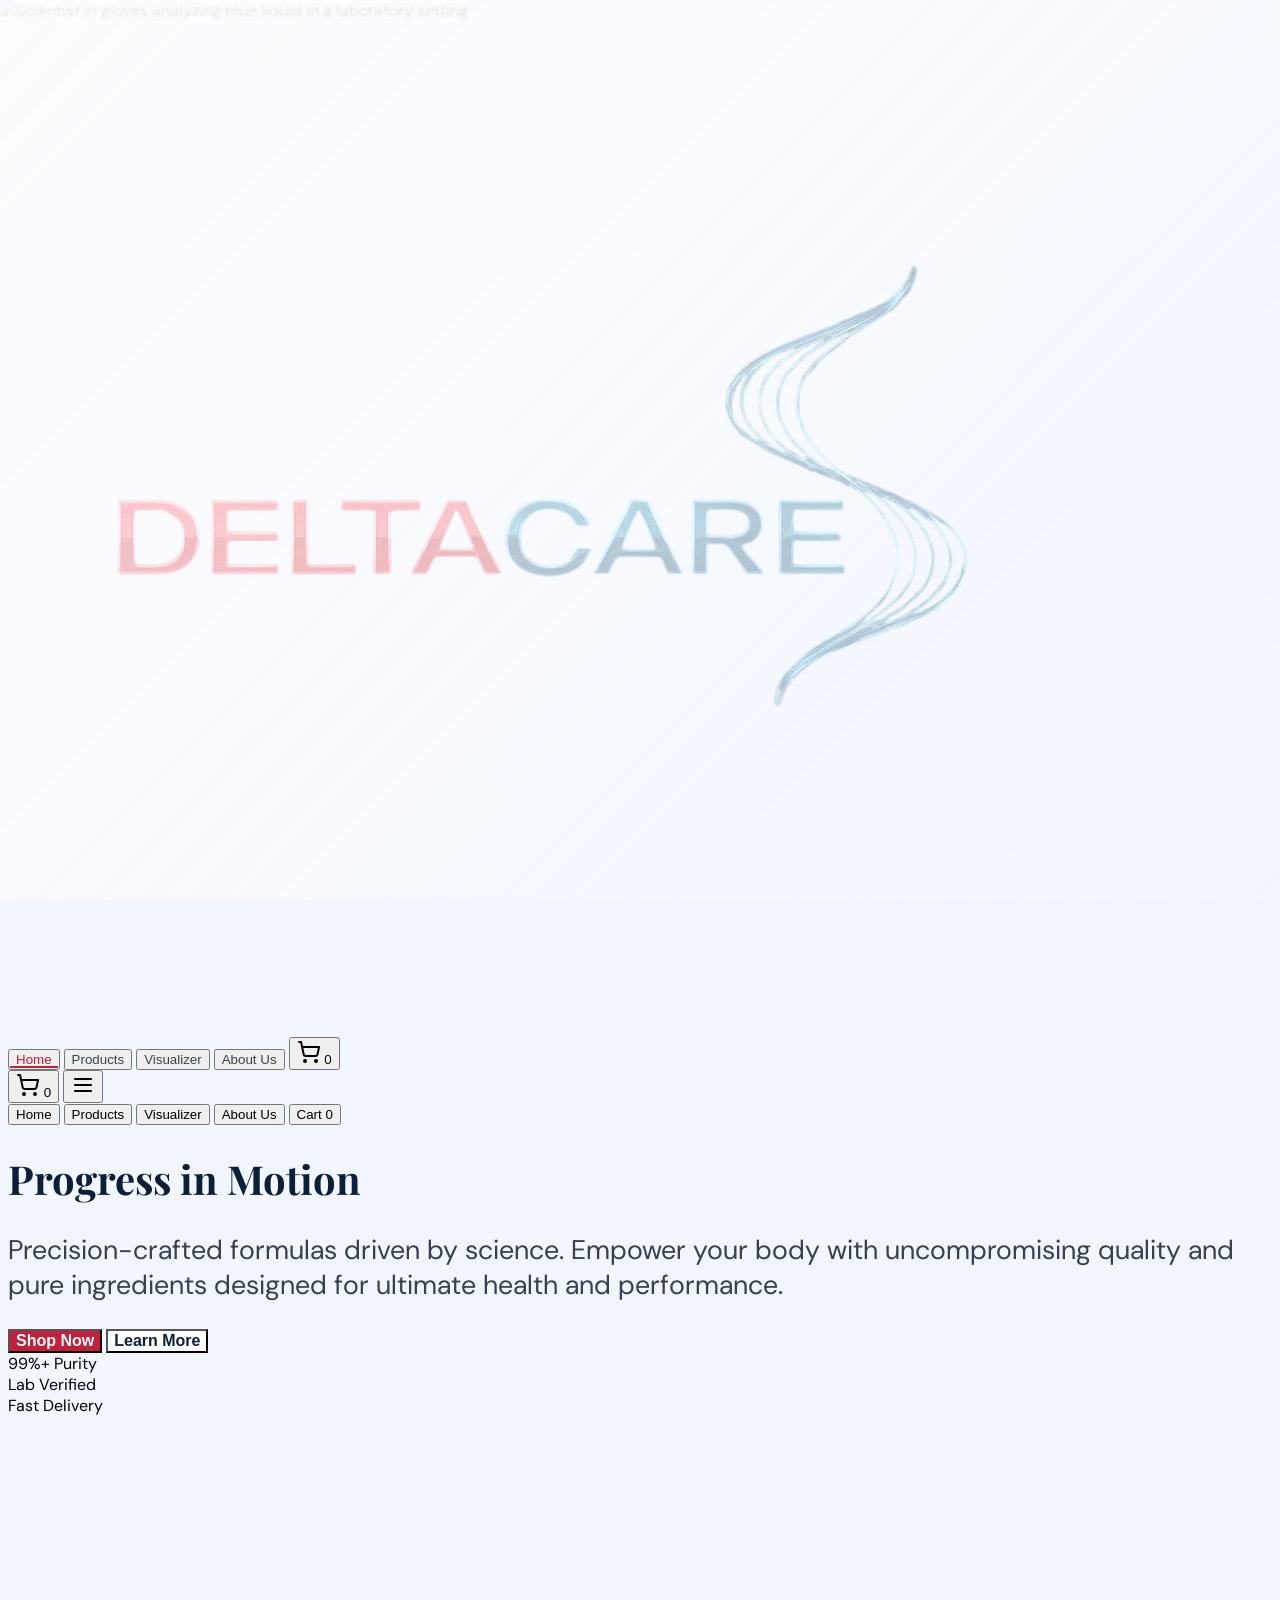
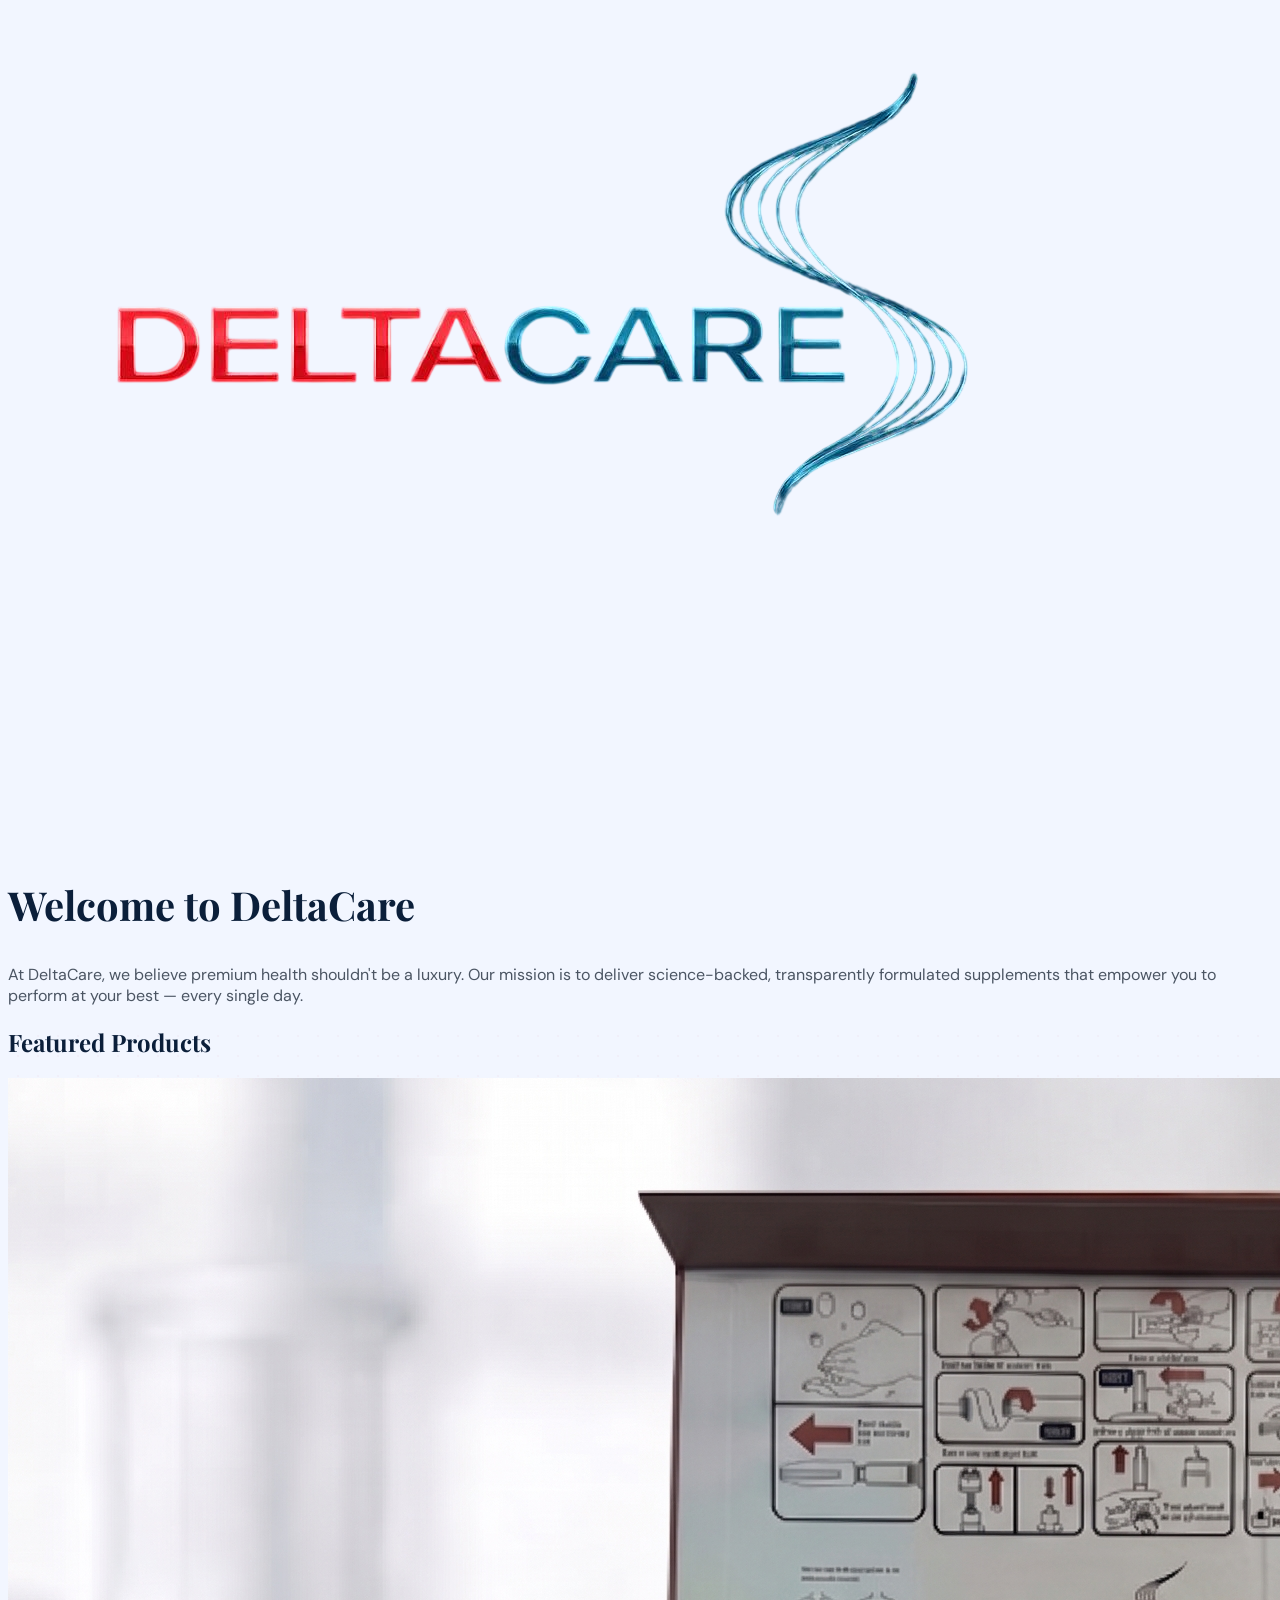
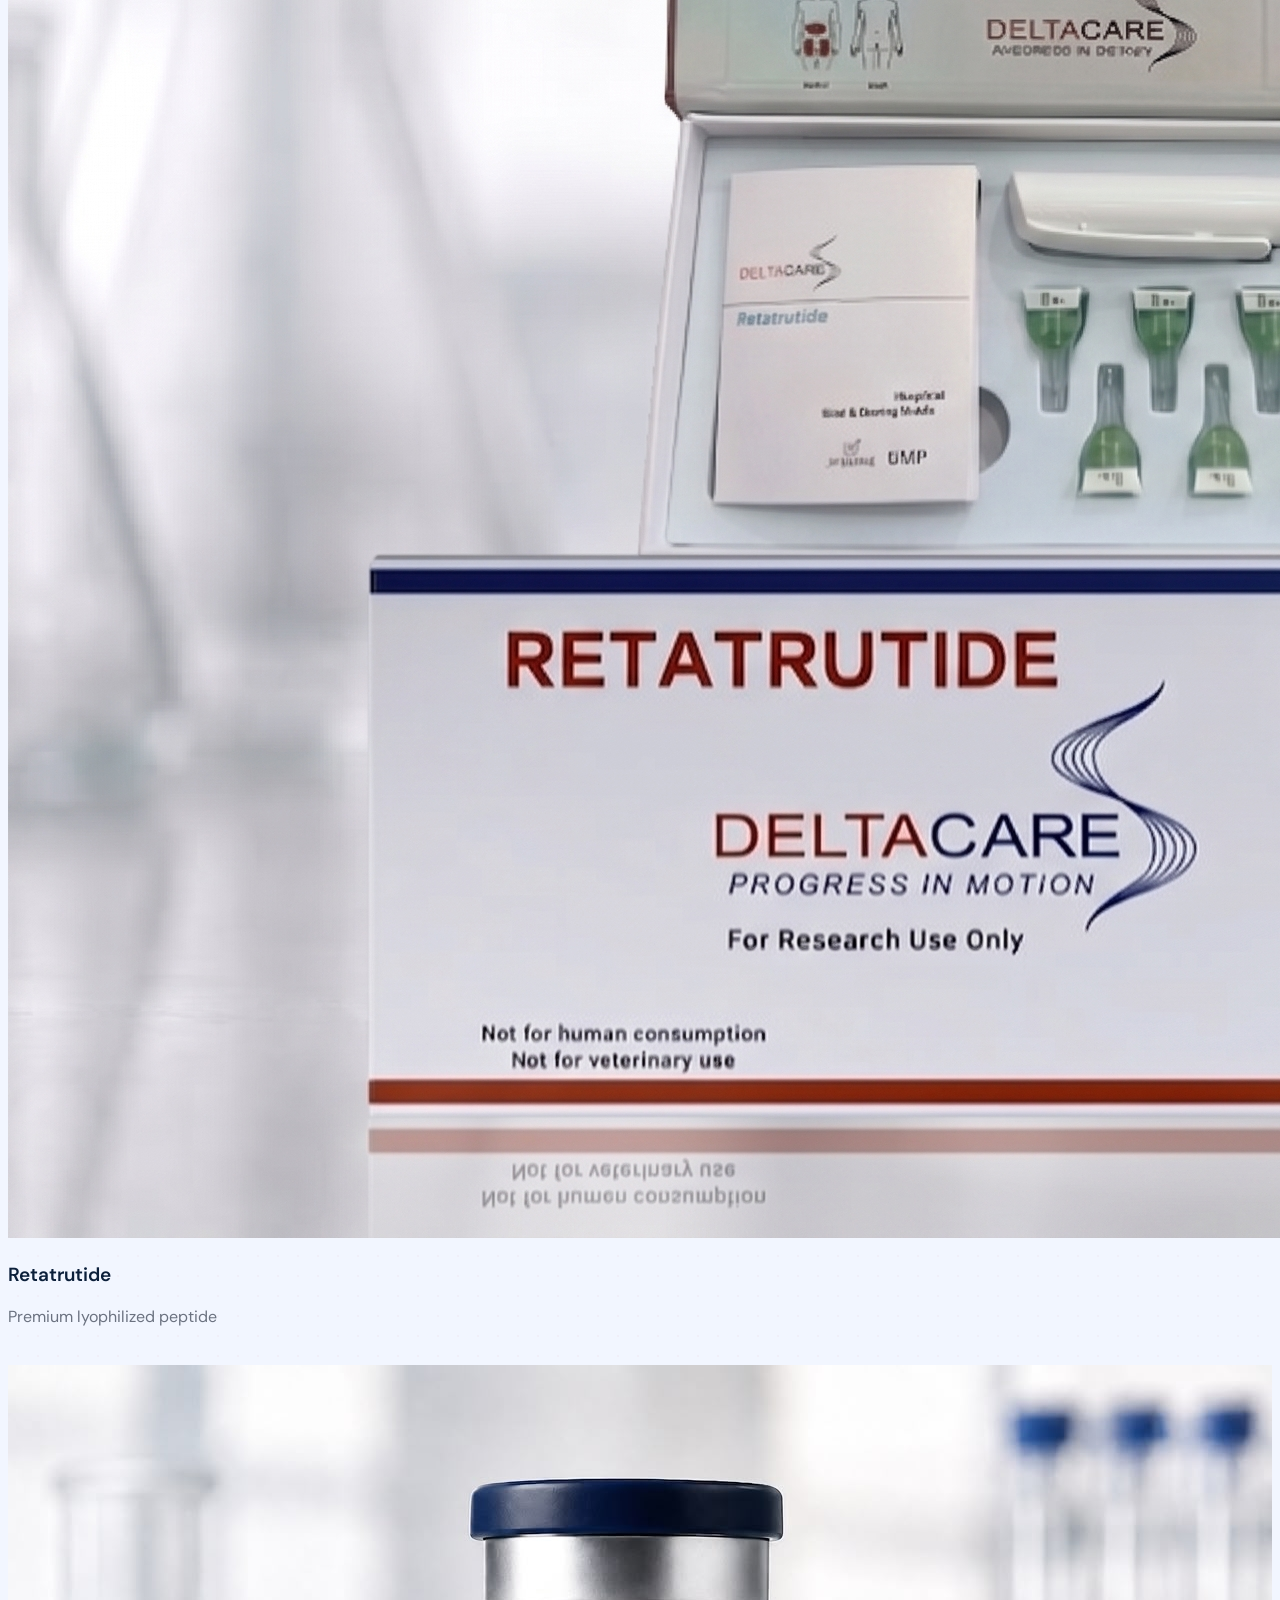
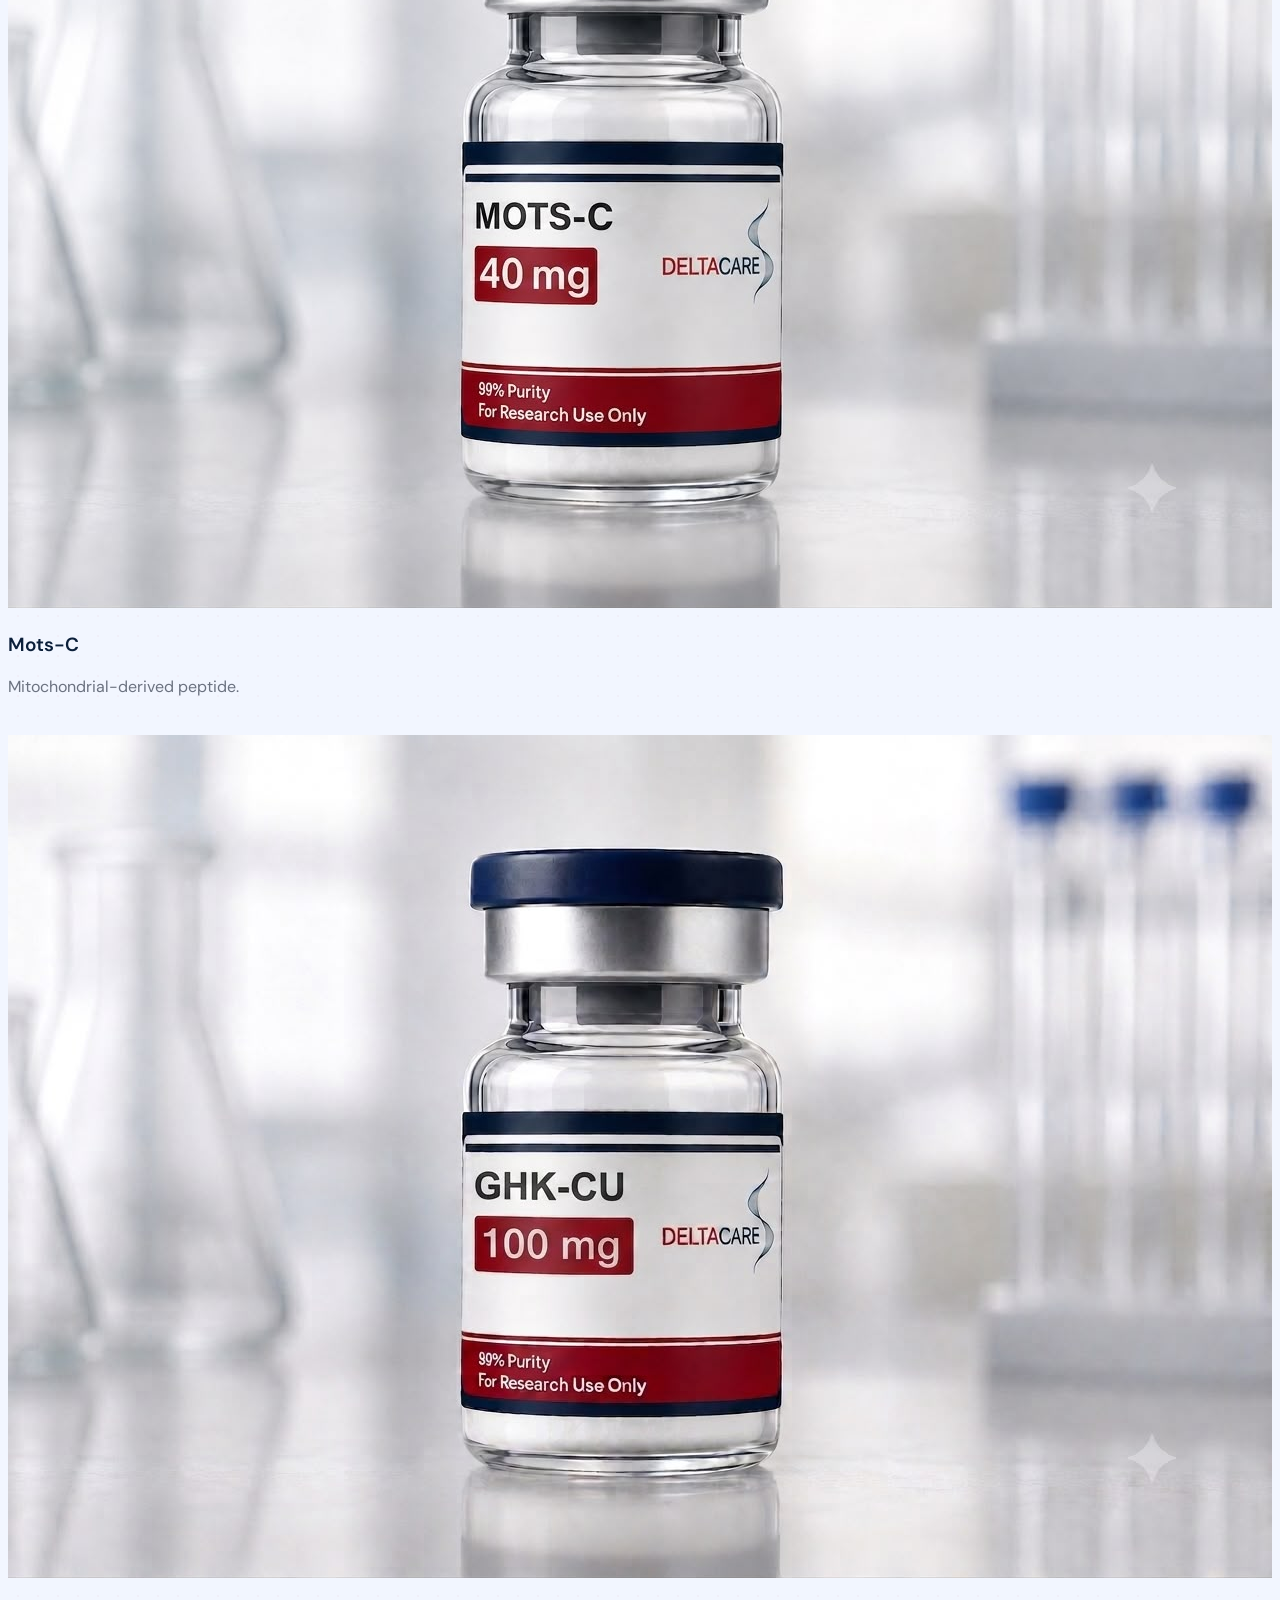
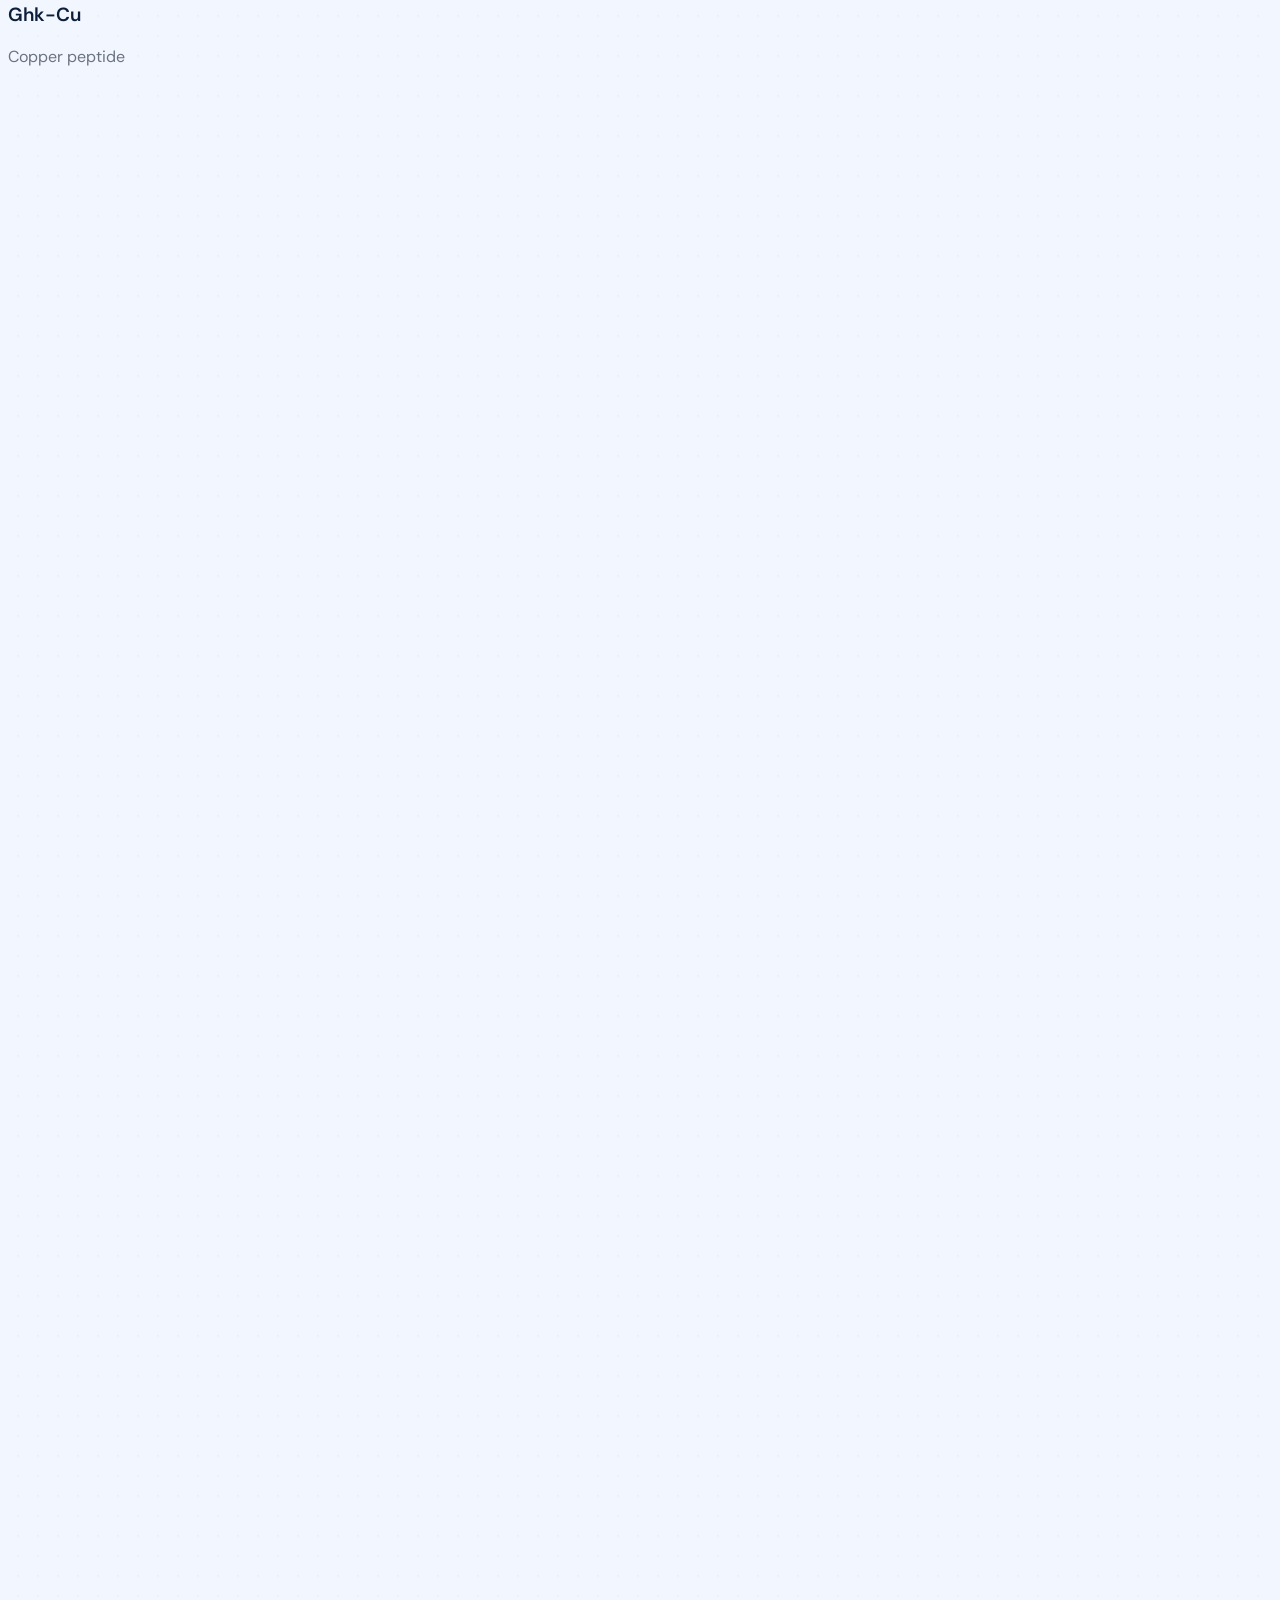
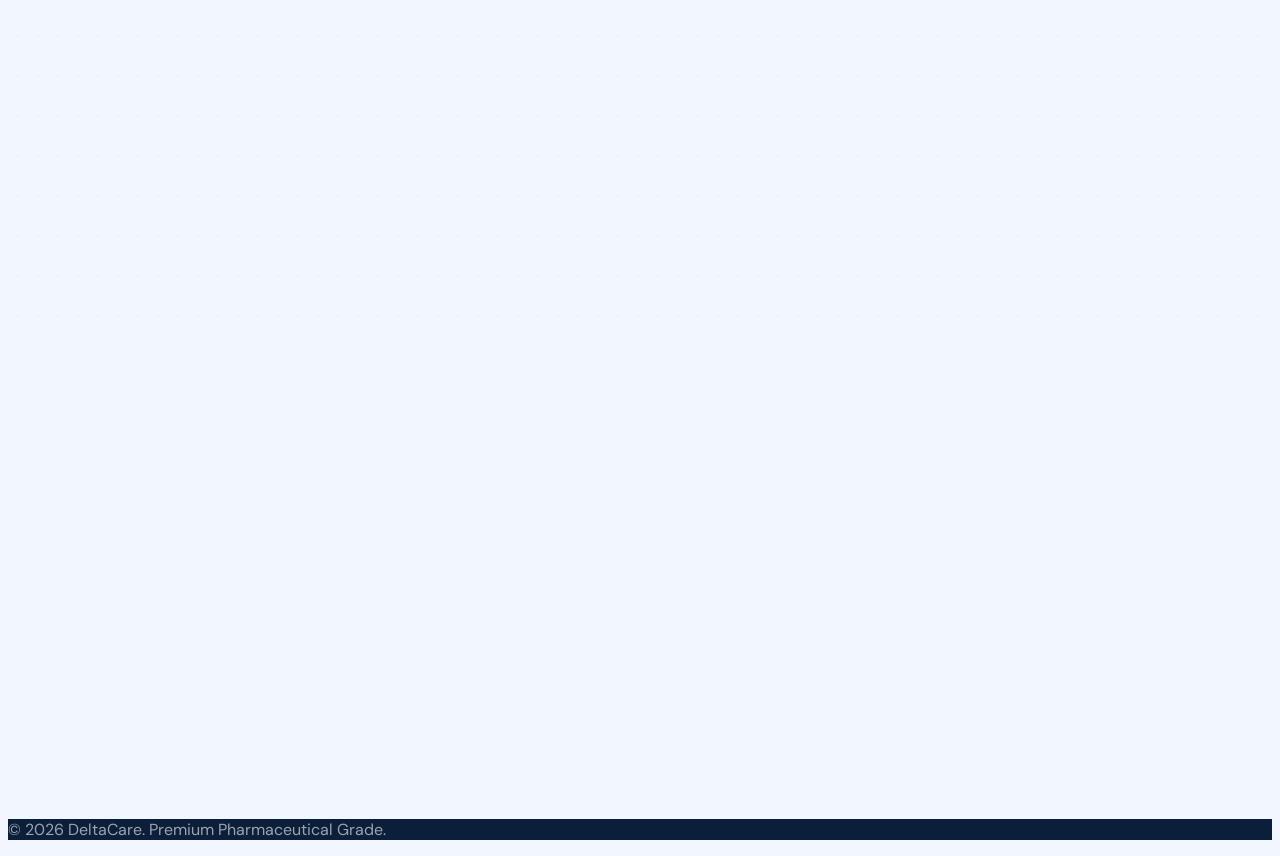
==== commit a328188e: "Update badge mobile" ====
--- a/index.html
+++ b/index.html
@@ -138,8 +138,13 @@
 </button>
 
       <!-- Butang Menu Hamburger -->
-      <button id="mobile-menu-btn" class="p-2 text-white"><i data-lucide="menu" class="w-6 h-6"></i></button>
-    </div>
+      <!-- Butang Menu Hamburger (Inline SVG) -->
+      <button id="mobile-menu-btn" class="p-2 text-white focus:outline-none flex items-center justify-center z-10" aria-label="Toggle Menu">
+        <svg xmlns="http://www.w3.org/2000/svg" width="24" height="24" viewBox="0 0 24 24" fill="none" stroke="currentColor" stroke-width="2" stroke-linecap="round" stroke-linejoin="round" class="w-6 h-6">
+         <line x1="4" x2="20" y1="12" y2="12"/><line x1="4" x2="20" y1="6" y2="6"/><line x1="4" x2="20" y1="18" y2="18"/>
+        </svg>
+      </button>    
+    
    </div>
 
    <!-- Dropdown Menu Phone -->
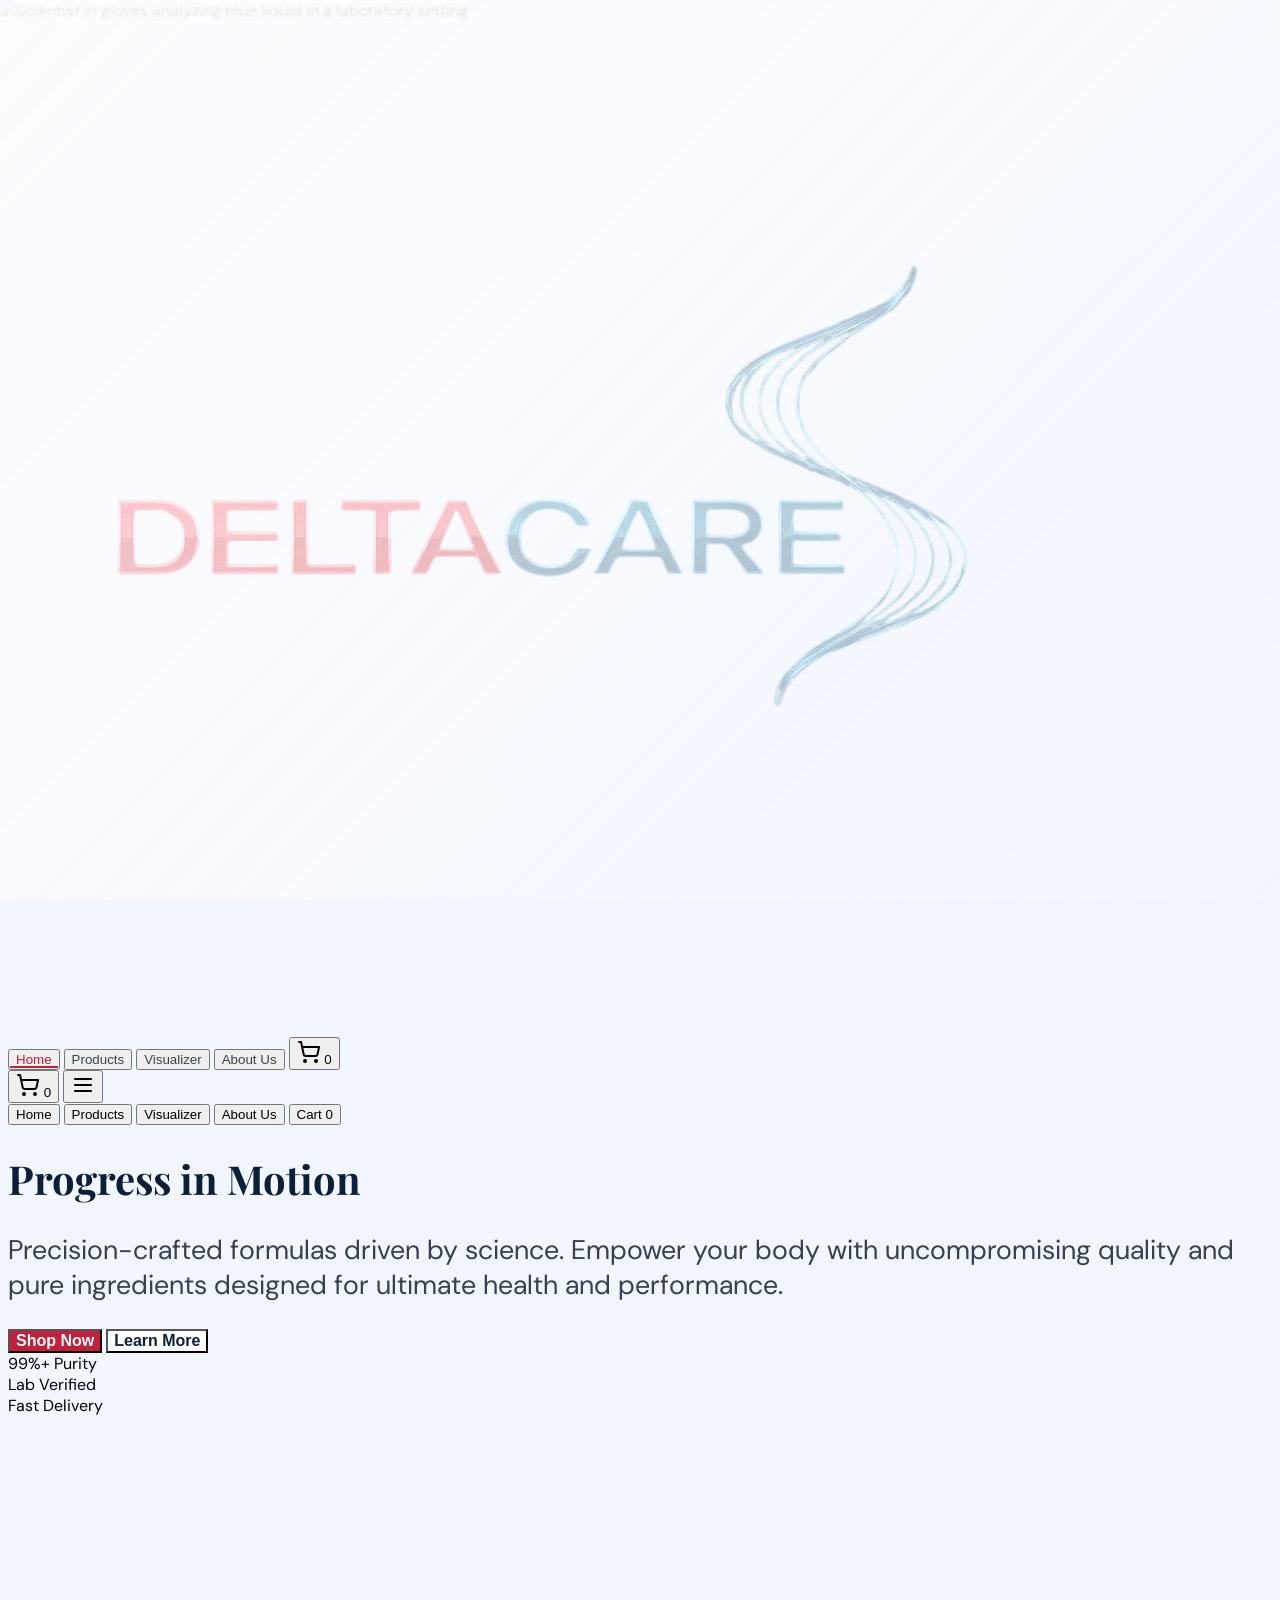
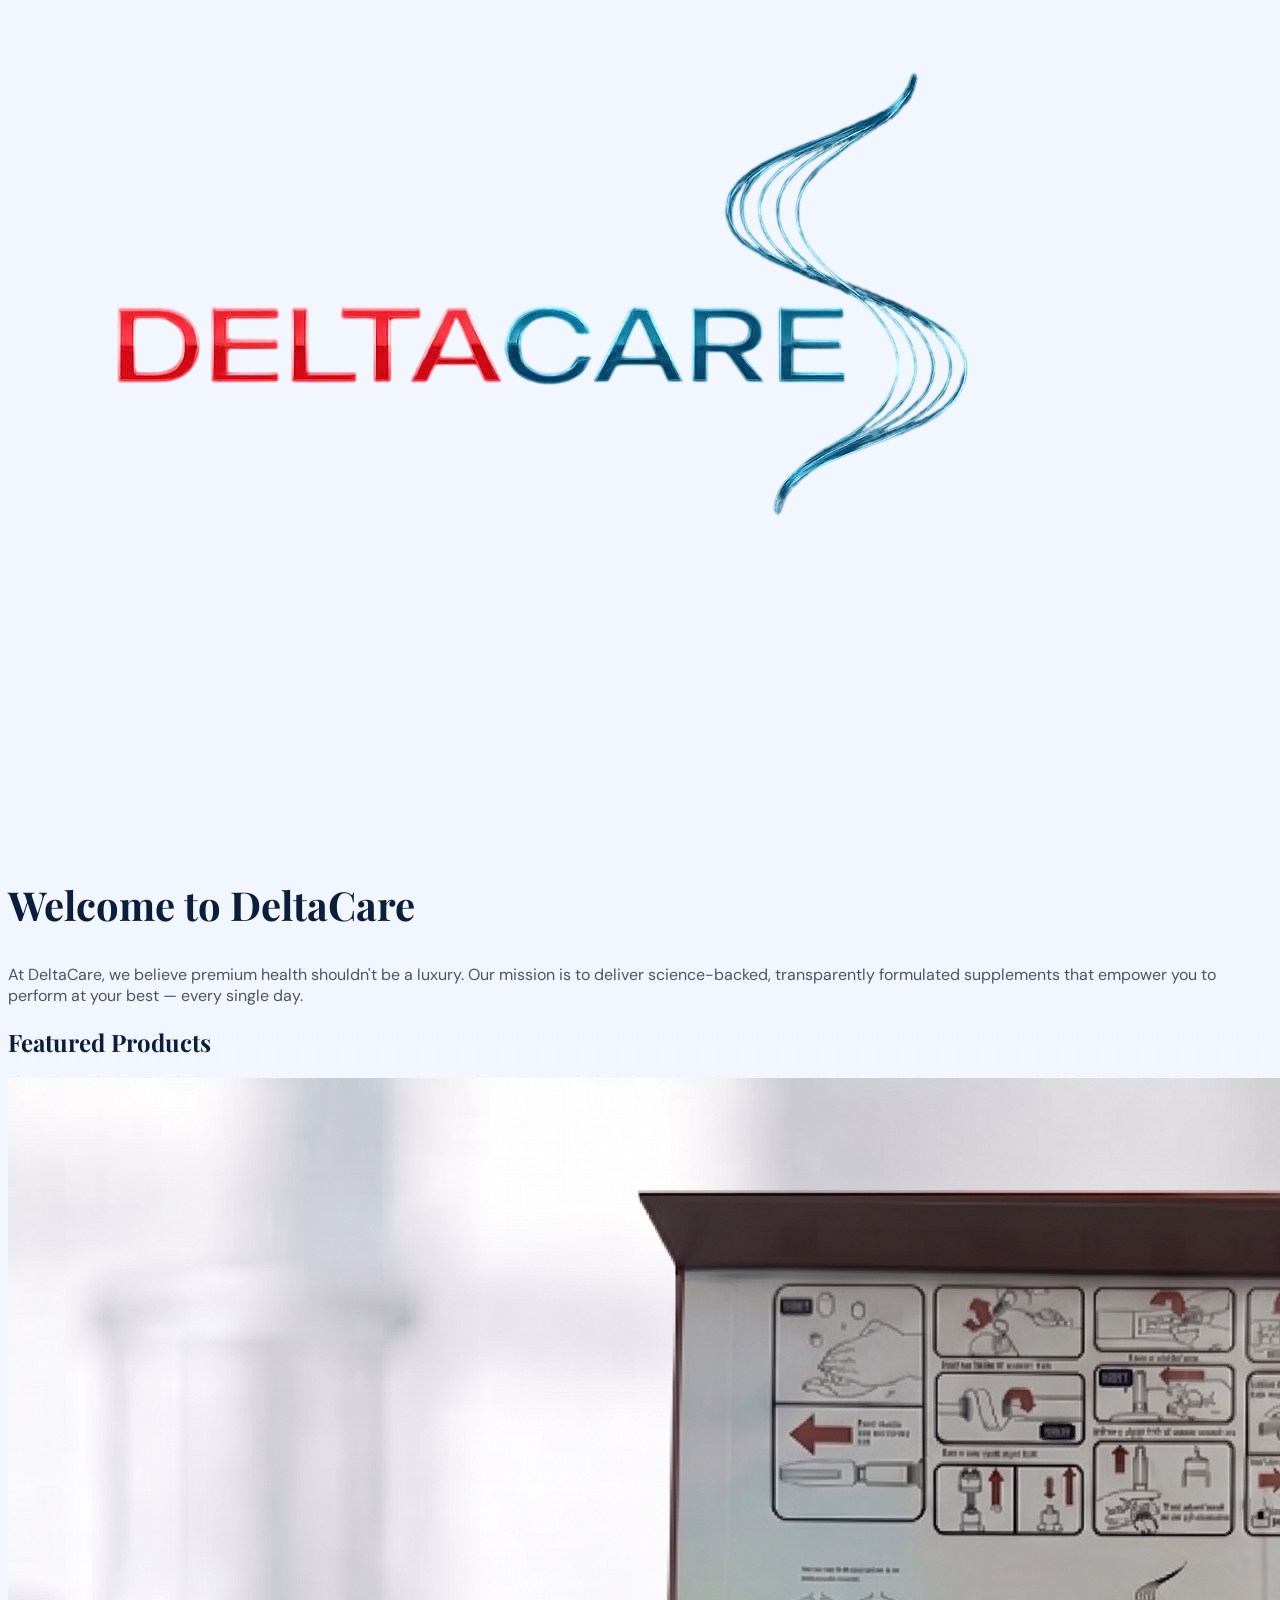
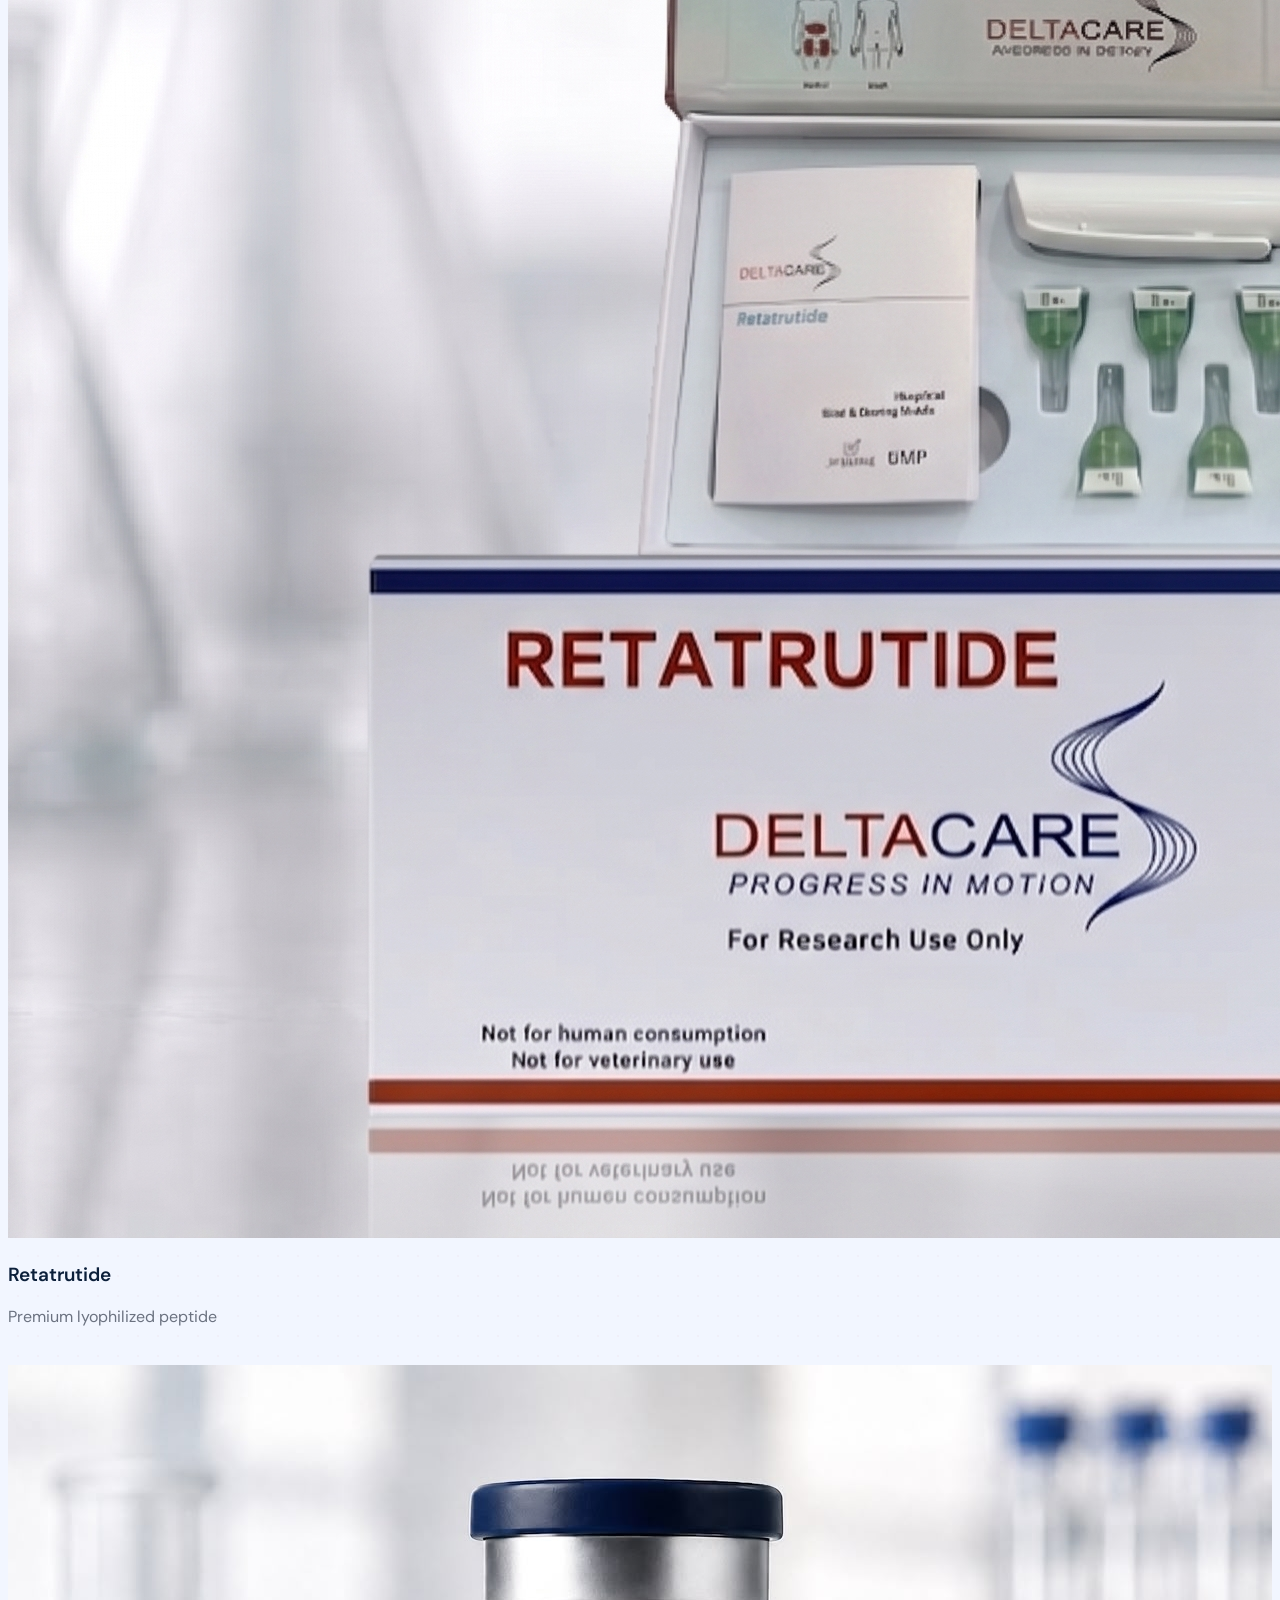
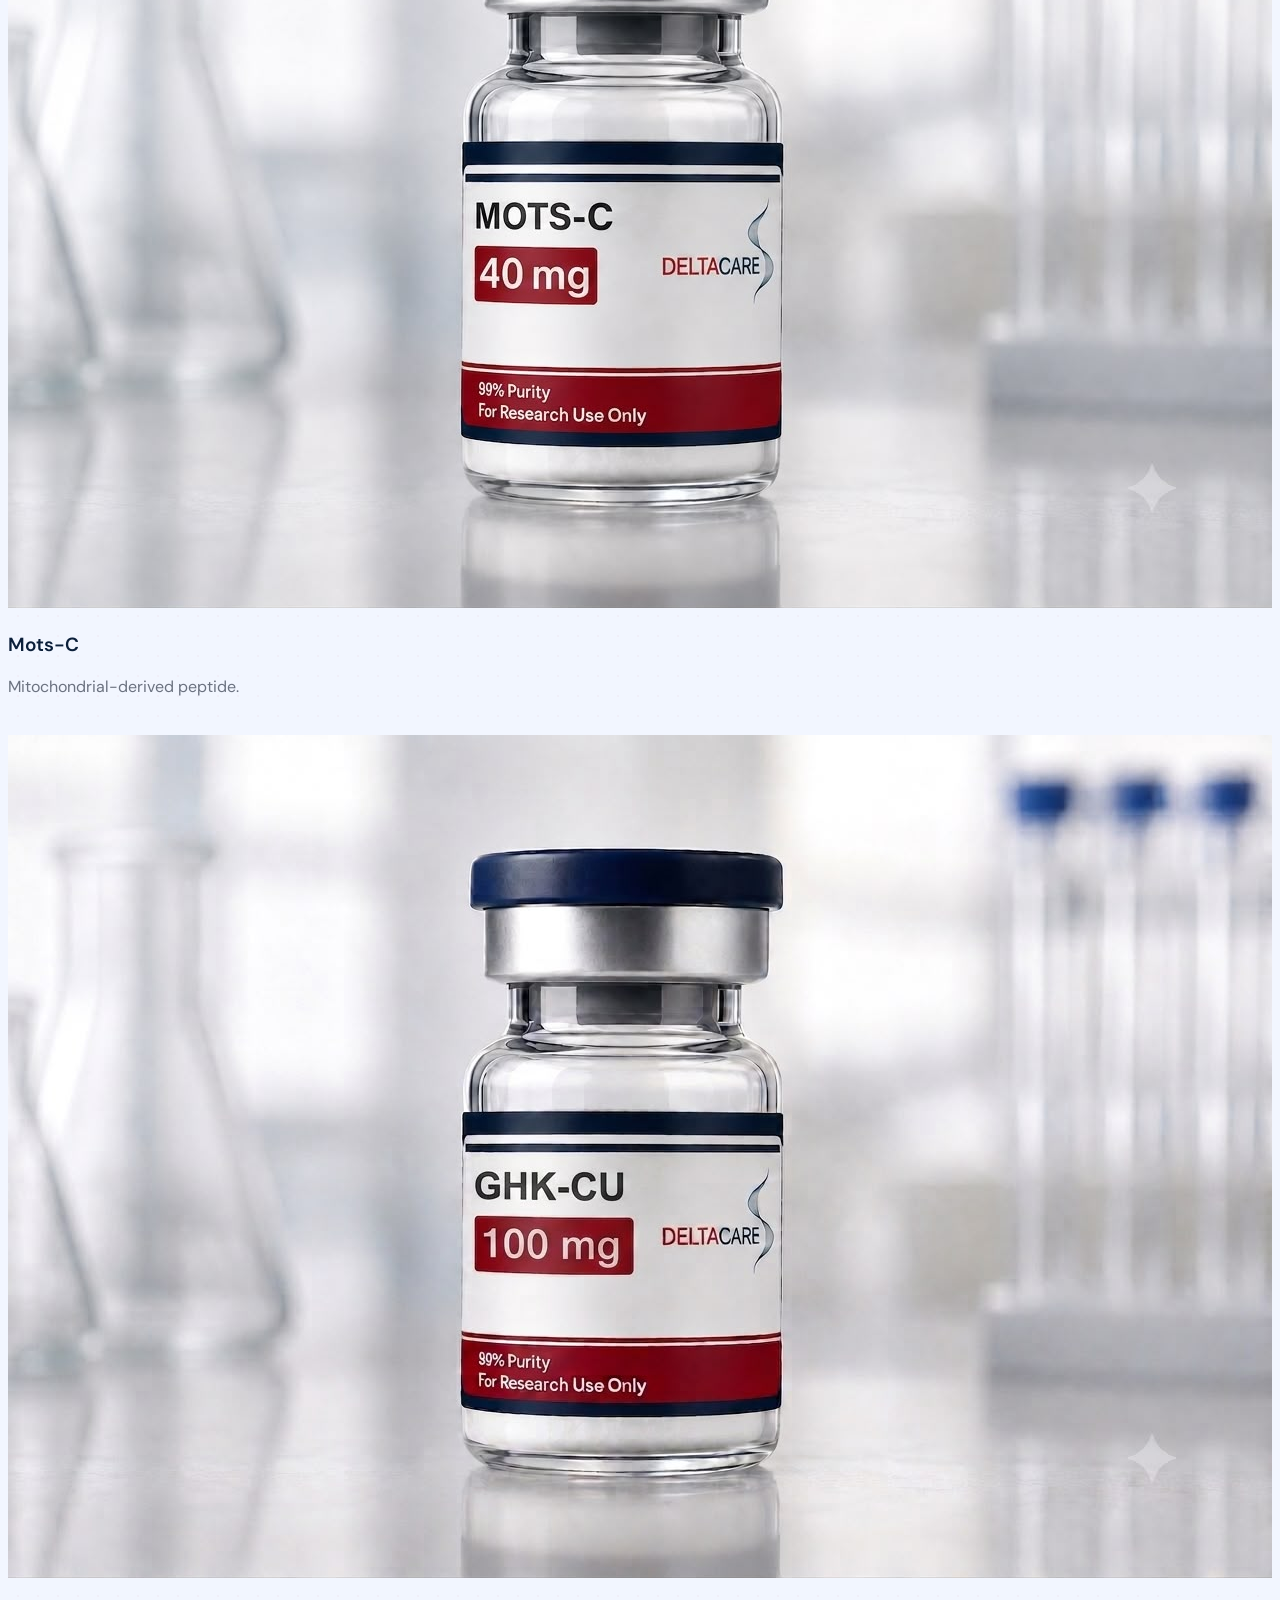
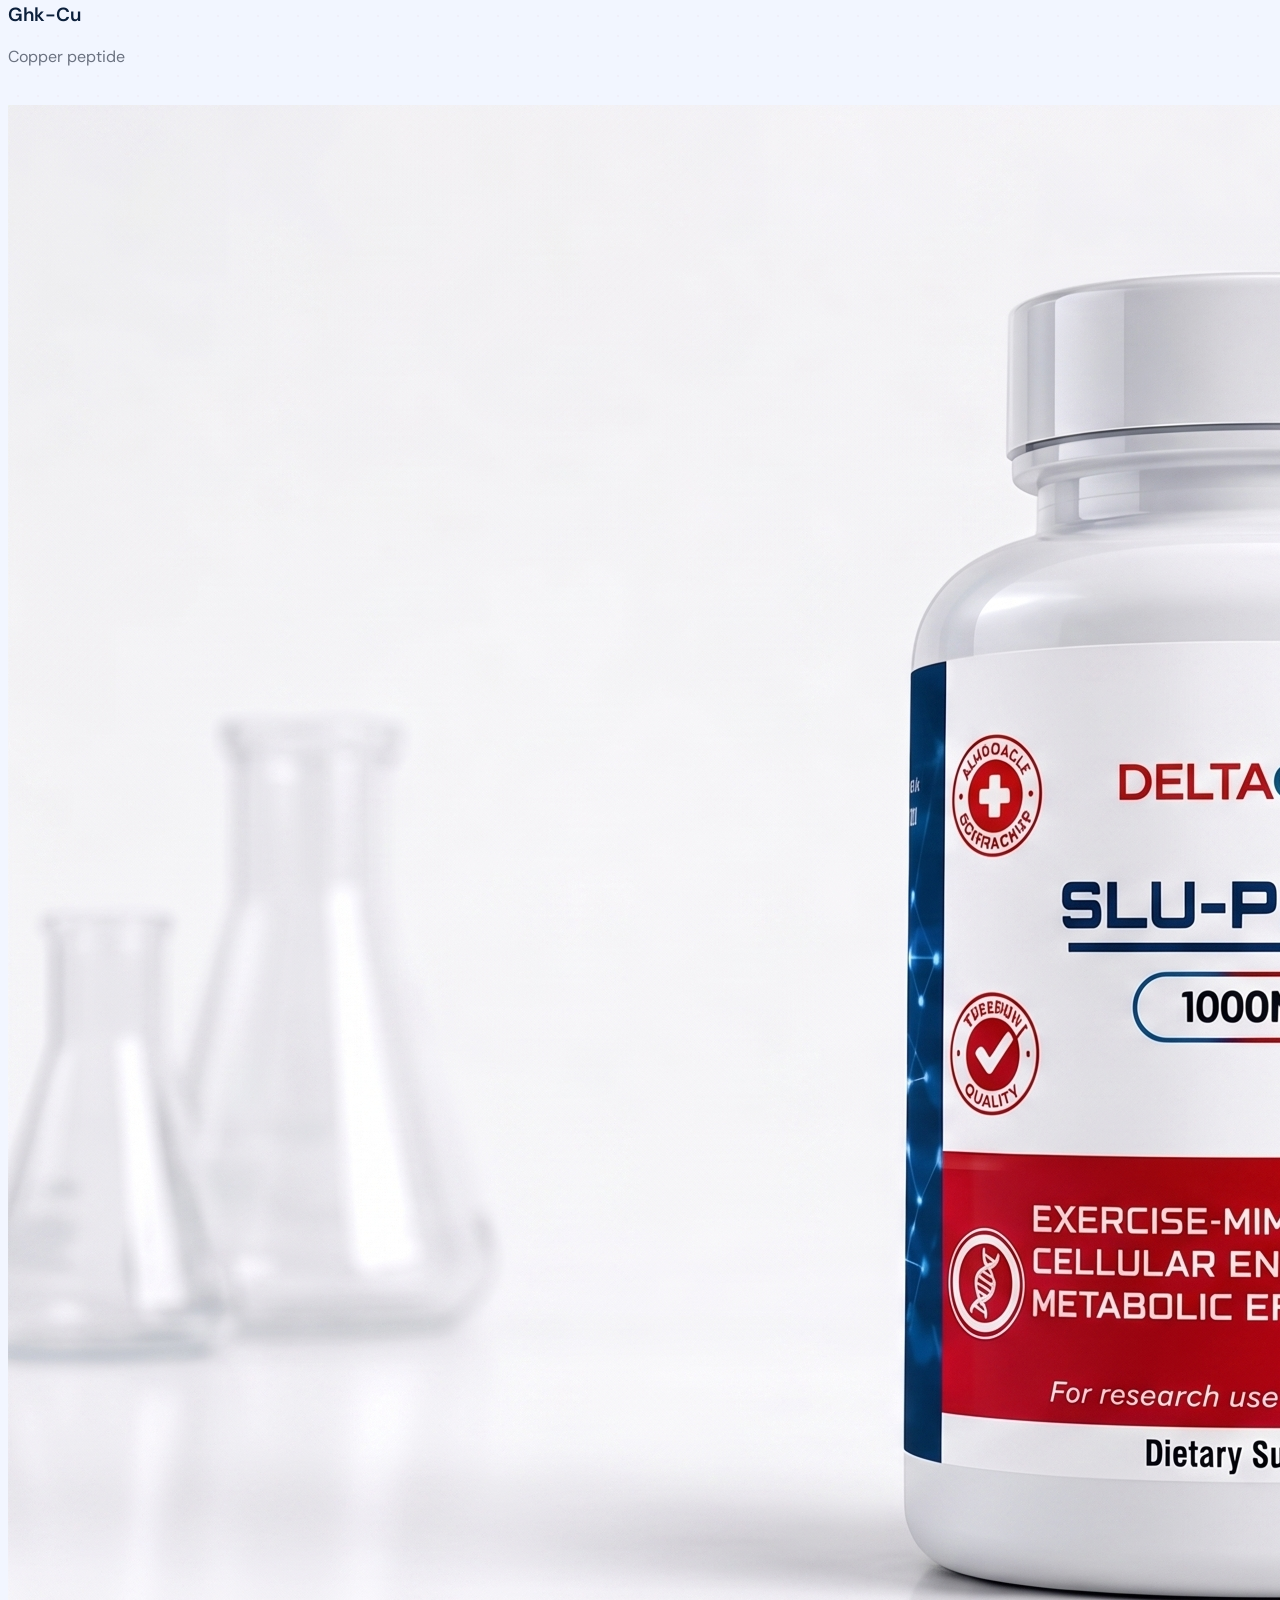
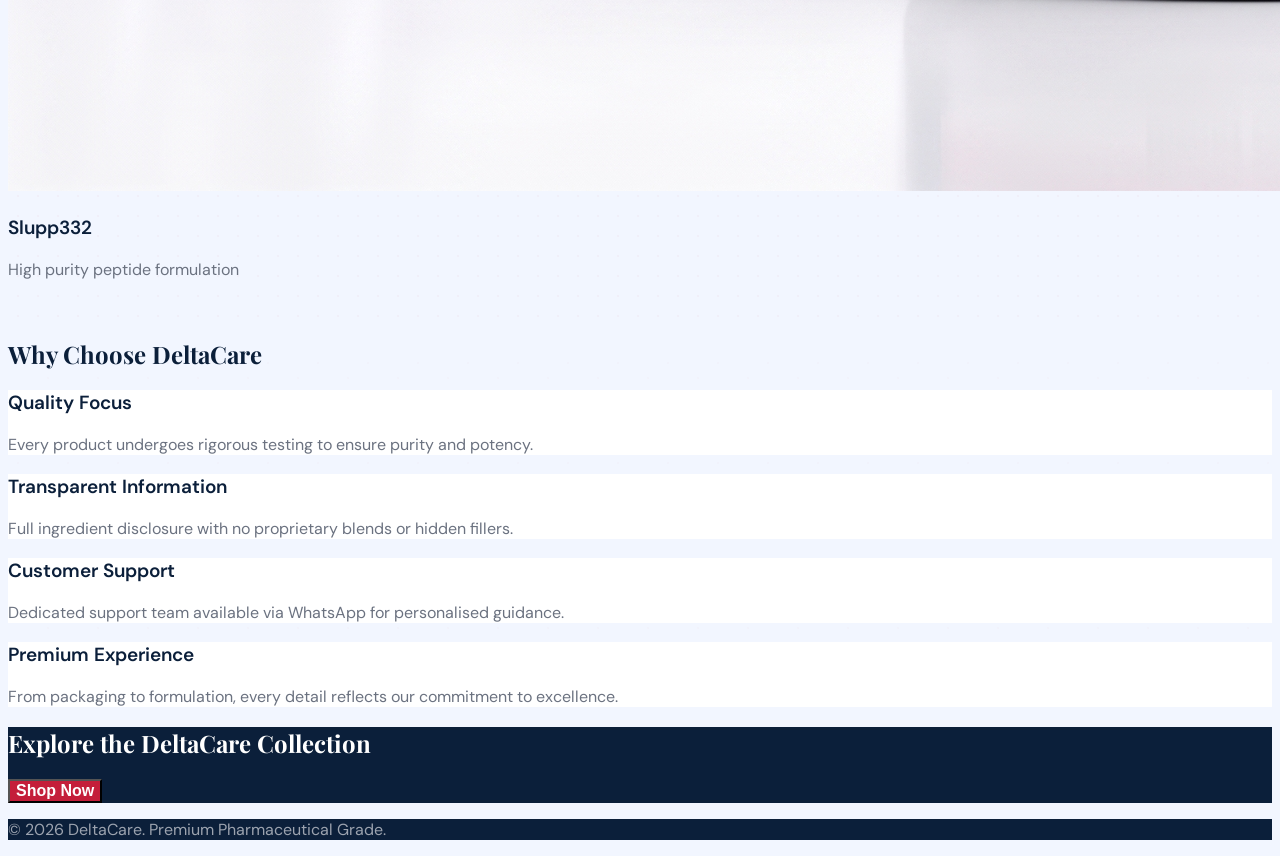
==== commit 10faf9dd: "update badge" ====
--- a/index.html
+++ b/index.html
@@ -125,27 +125,26 @@
       </button>
 
     <!-- Ikon Cart & Menu Hamburger (Skrin Phone) -->
-    <div class="flex items-center gap-2 md:hidden">
-      <!-- Ikon Cart Phone -->
-      <button class="relative inline-flex items-center justify-center p-2 text-white z-10" data-page="cart" id="mobile-cart-btn">
-  <!-- SVG Troli (Kalis Refresh & Direct Render) -->
-  <svg xmlns="http://www.w3.org/2000/svg" width="24" height="24" viewBox="0 0 24 24" fill="none" stroke="currentColor" stroke-width="2" stroke-linecap="round" stroke-linejoin="round" class="w-6 h-6">
-    <circle cx="8" cy="21" r="1"/><circle cx="19" cy="21" r="1"/>
-    <path d="M2.05 2.05h2l2.66 12.42a2 2 0 0 0 2 1.58h9.78a2 2 0 0 0 1.95-1.57l1.65-7.43H5.12"/>
-  </svg>
-  
-  <span id="mobile-cart-badge" class="hidden absolute -top-1 -right-1 bg-red-600 text-white text-[11px] font-bold w-5 h-5 rounded-full flex items-center justify-center shadow-md z-20 pointer-events-none">0</span>
-</button>
-
-      <!-- Butang Menu Hamburger -->
-      <!-- Butang Menu Hamburger (Inline SVG) -->
-      <button id="mobile-menu-btn" class="p-2 text-white focus:outline-none flex items-center justify-center z-10" aria-label="Toggle Menu">
-        <svg xmlns="http://www.w3.org/2000/svg" width="24" height="24" viewBox="0 0 24 24" fill="none" stroke="currentColor" stroke-width="2" stroke-linecap="round" stroke-linejoin="round" class="w-6 h-6">
-         <line x1="4" x2="20" y1="12" y2="12"/><line x1="4" x2="20" y1="6" y2="6"/><line x1="4" x2="20" y1="18" y2="18"/>
-        </svg>
-      </button>    
+<div class="flex items-center gap-2 md:hidden">
+  <!-- Ikon Cart Phone -->
+  <button class="relative inline-flex items-center justify-center p-2 text-white z-10" data-page="cart" id="mobile-cart-btn">
+    <!-- SVG Troli (Kalis Refresh & Direct Render) -->
+    <svg xmlns="http://www.w3.org/2000/svg" width="24" height="24" viewBox="0 0 24 24" fill="none" stroke="currentColor" stroke-width="2" stroke-linecap="round" stroke-linejoin="round" class="w-6 h-6">
+      <circle cx="8" cy="21" r="1"/><circle cx="19" cy="21" r="1"/>
+      <path d="M2.05 2.05h2l2.66 12.42a2 2 0 0 0 2 1.58h9.78a2 2 0 0 0 1.95-1.57l1.65-7.43H5.12"/>
+    </svg>
     
-   </div>
+    <span id="mobile-cart-badge" class="hidden absolute -top-1 -right-1 bg-red-600 text-white text-[11px] font-bold w-5 h-5 rounded-full flex items-center justify-center shadow-md z-20 pointer-events-none">0</span>
+  </button>
+
+  <!-- Butang Menu Hamburger (Tukar Yang Ini) -->
+  <button id="mobile-menu-btn" class="p-2 text-white focus:outline-none flex items-center justify-center z-10" aria-label="Toggle Menu">
+    <svg xmlns="http://www.w3.org/2000/svg" width="24" height="24" viewBox="0 0 24 24" fill="none" stroke="currentColor" stroke-width="2" stroke-linecap="round" stroke-linejoin="round" class="w-6 h-6">
+      <line x1="4" x2="20" y1="12" y2="12"/><line x1="4" x2="20" y1="6" y2="6"/><line x1="4" x2="20" y1="18" y2="18"/>
+    </svg>
+  </button>
+</div>
+  </div>
 
    <!-- Dropdown Menu Phone -->
    <div id="mobile-menu" class="hidden md:hidden border-t border-white/10 bg-[#0b1f3a] px-4 py-3 space-y-2 text-gray-200">
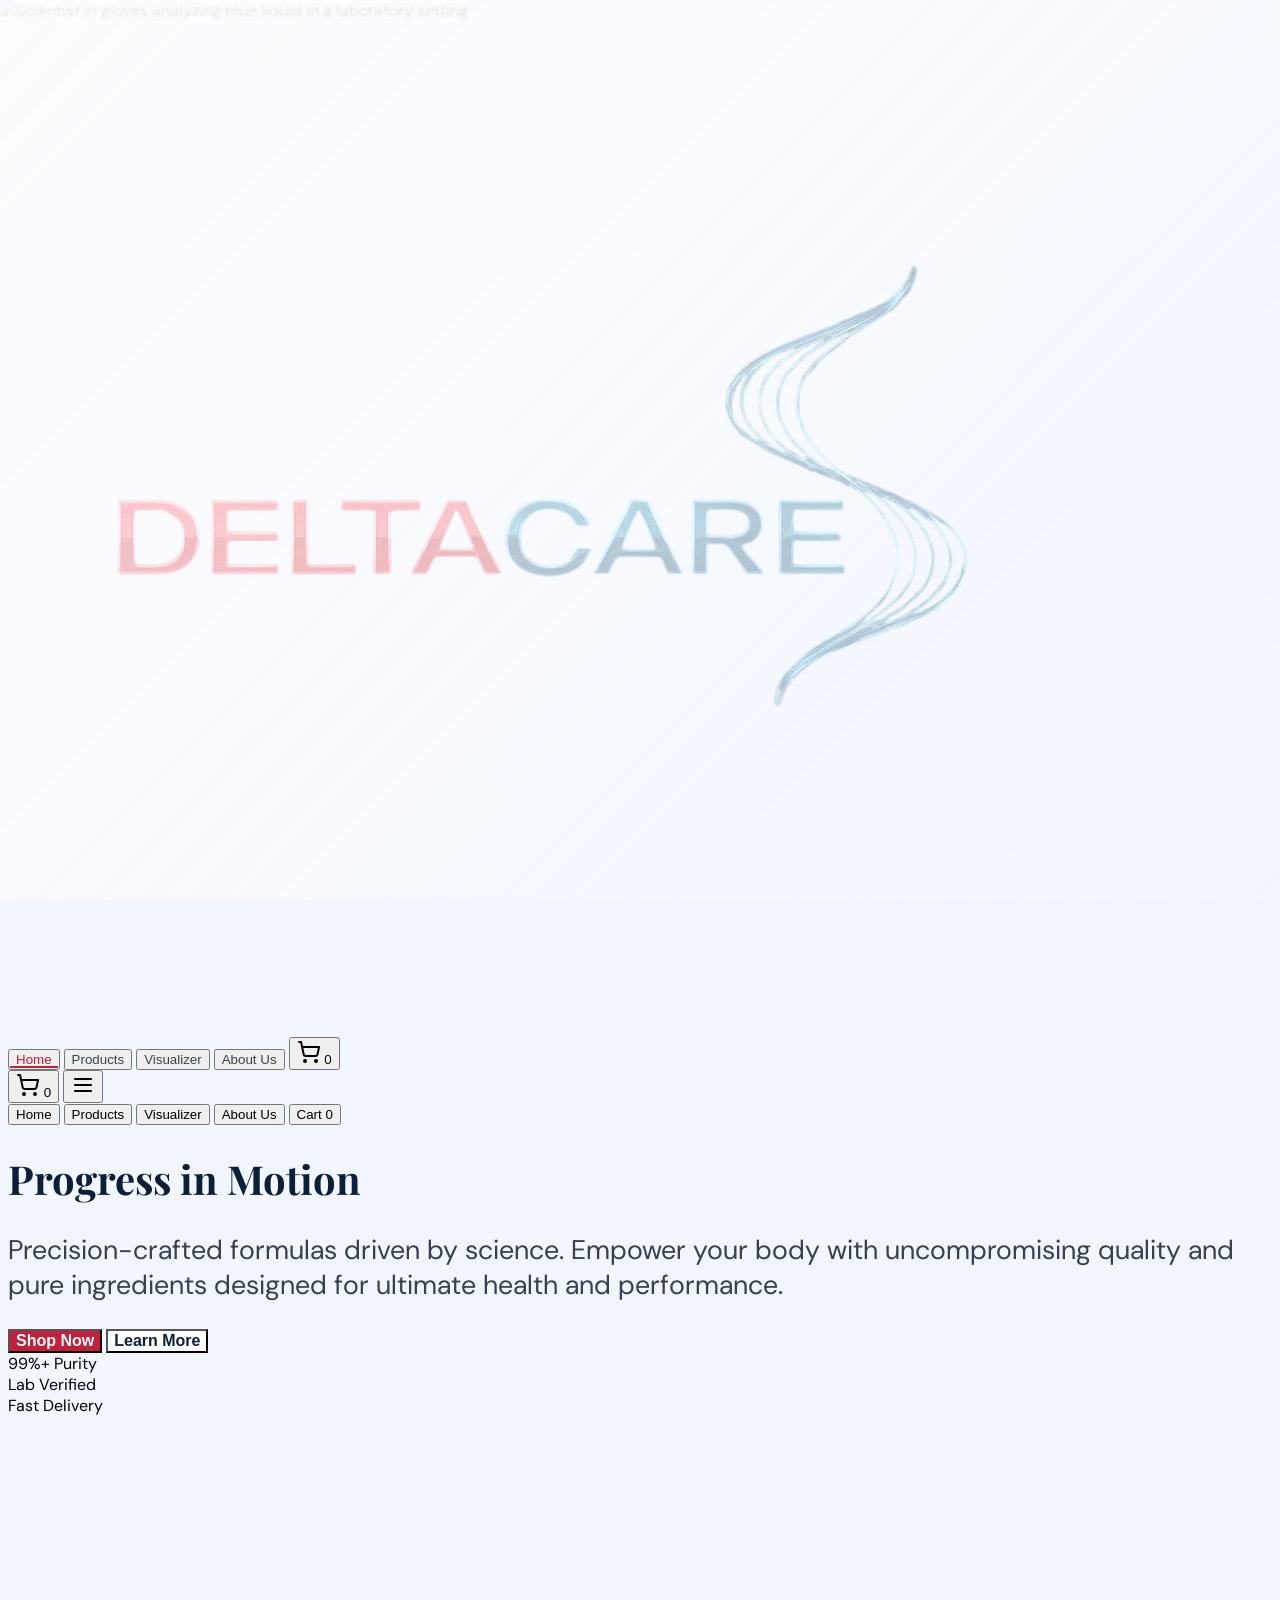
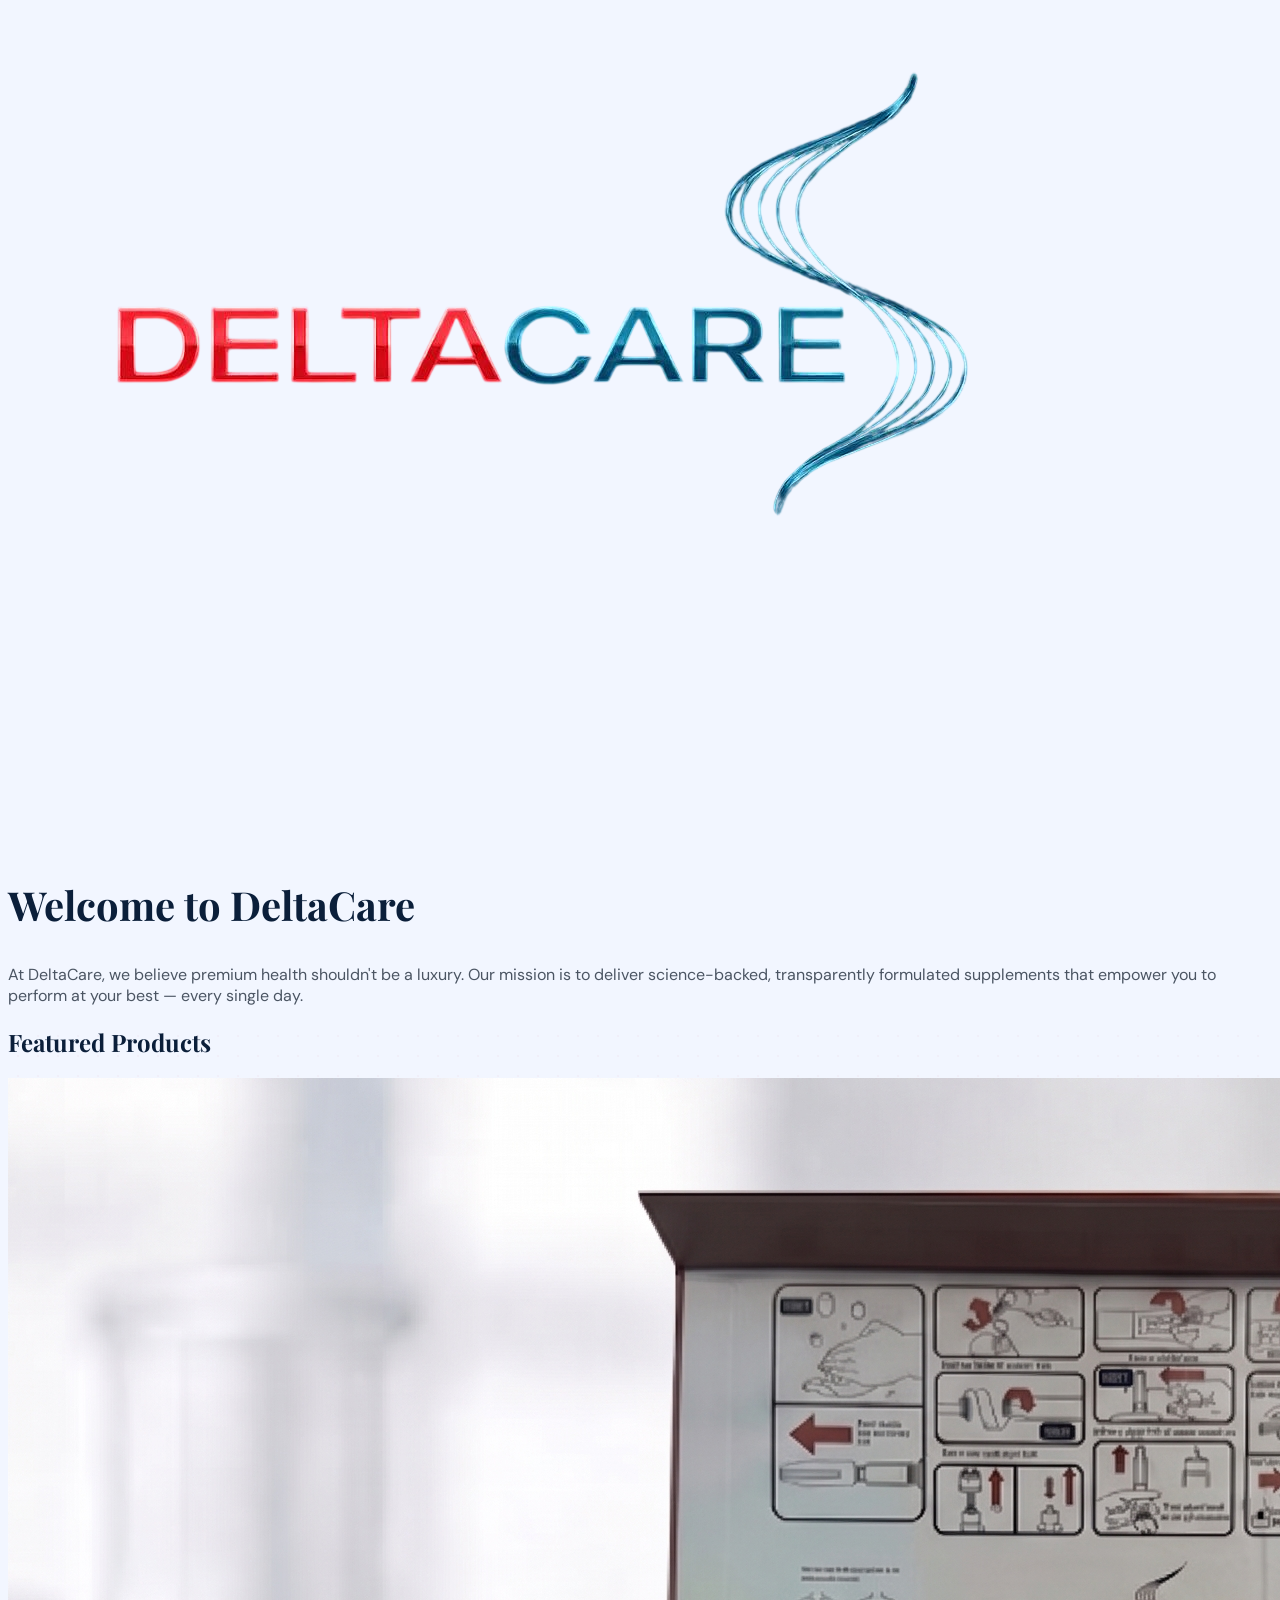
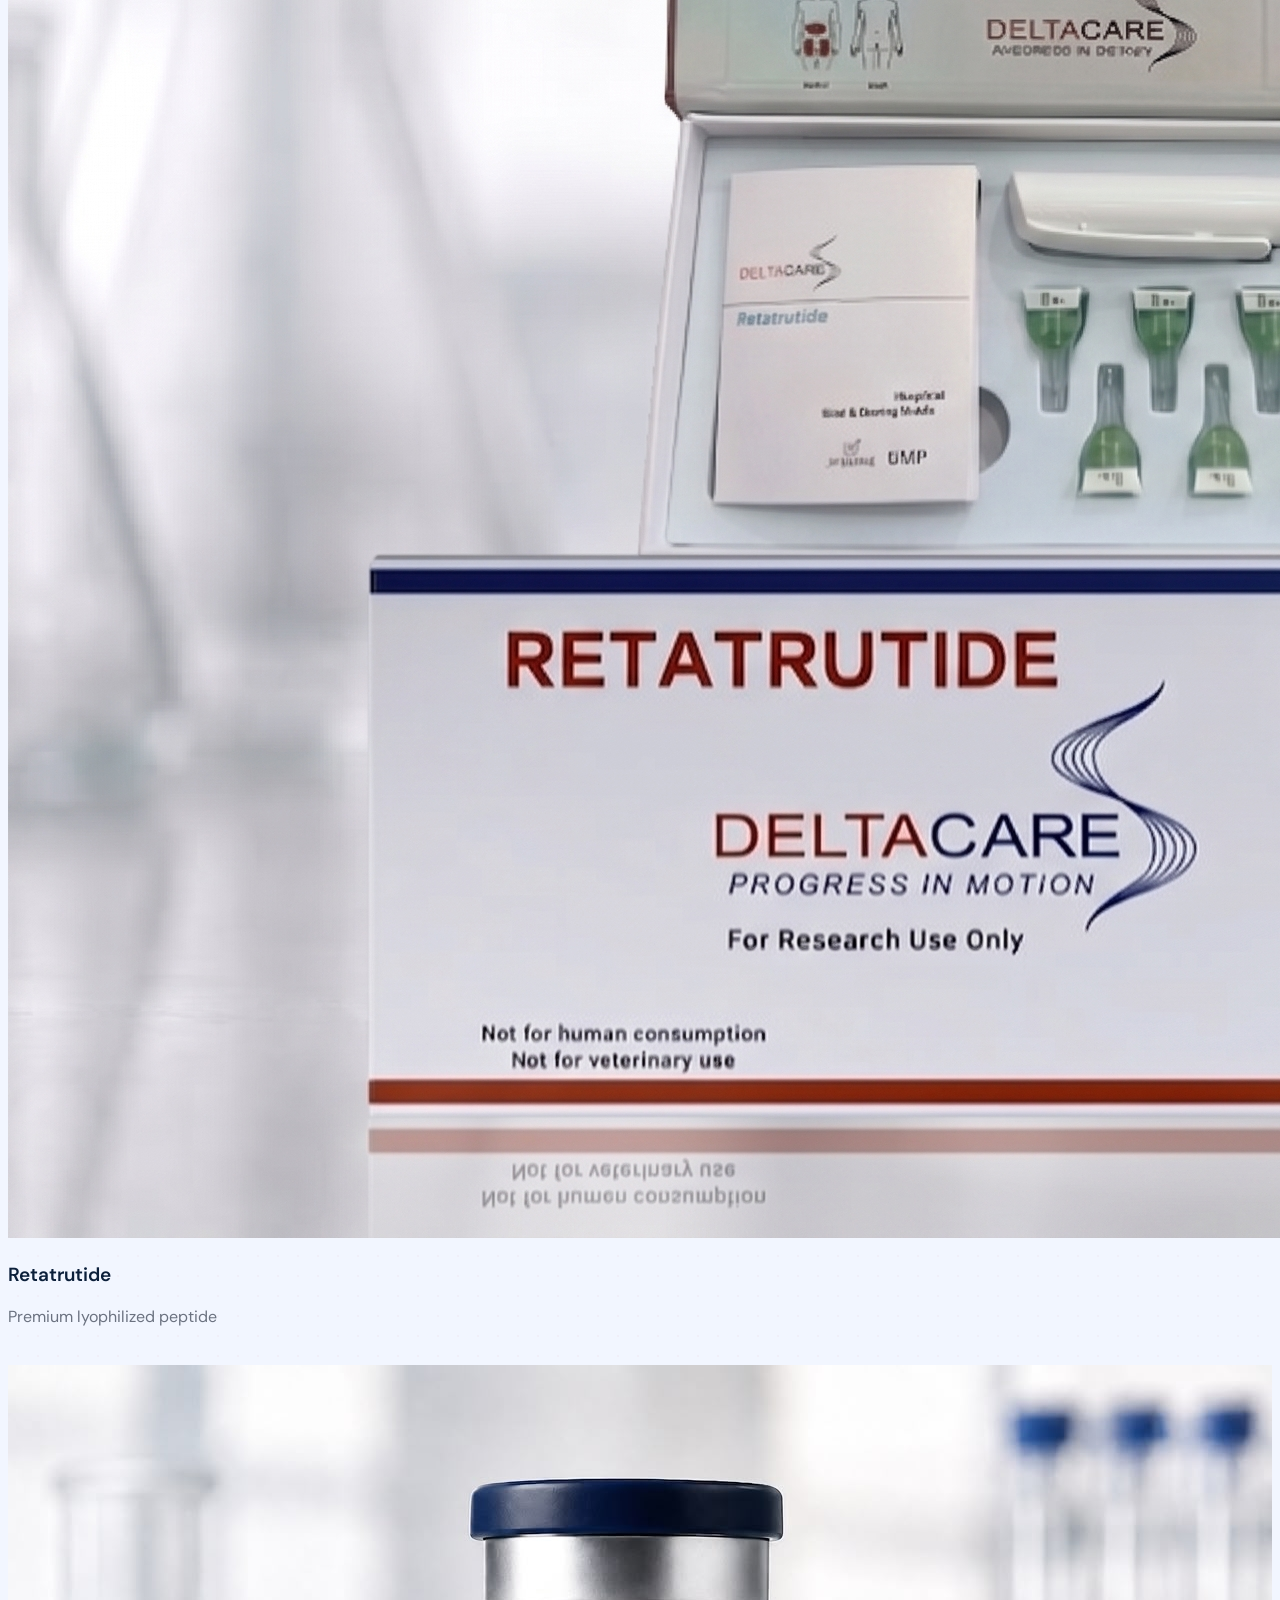
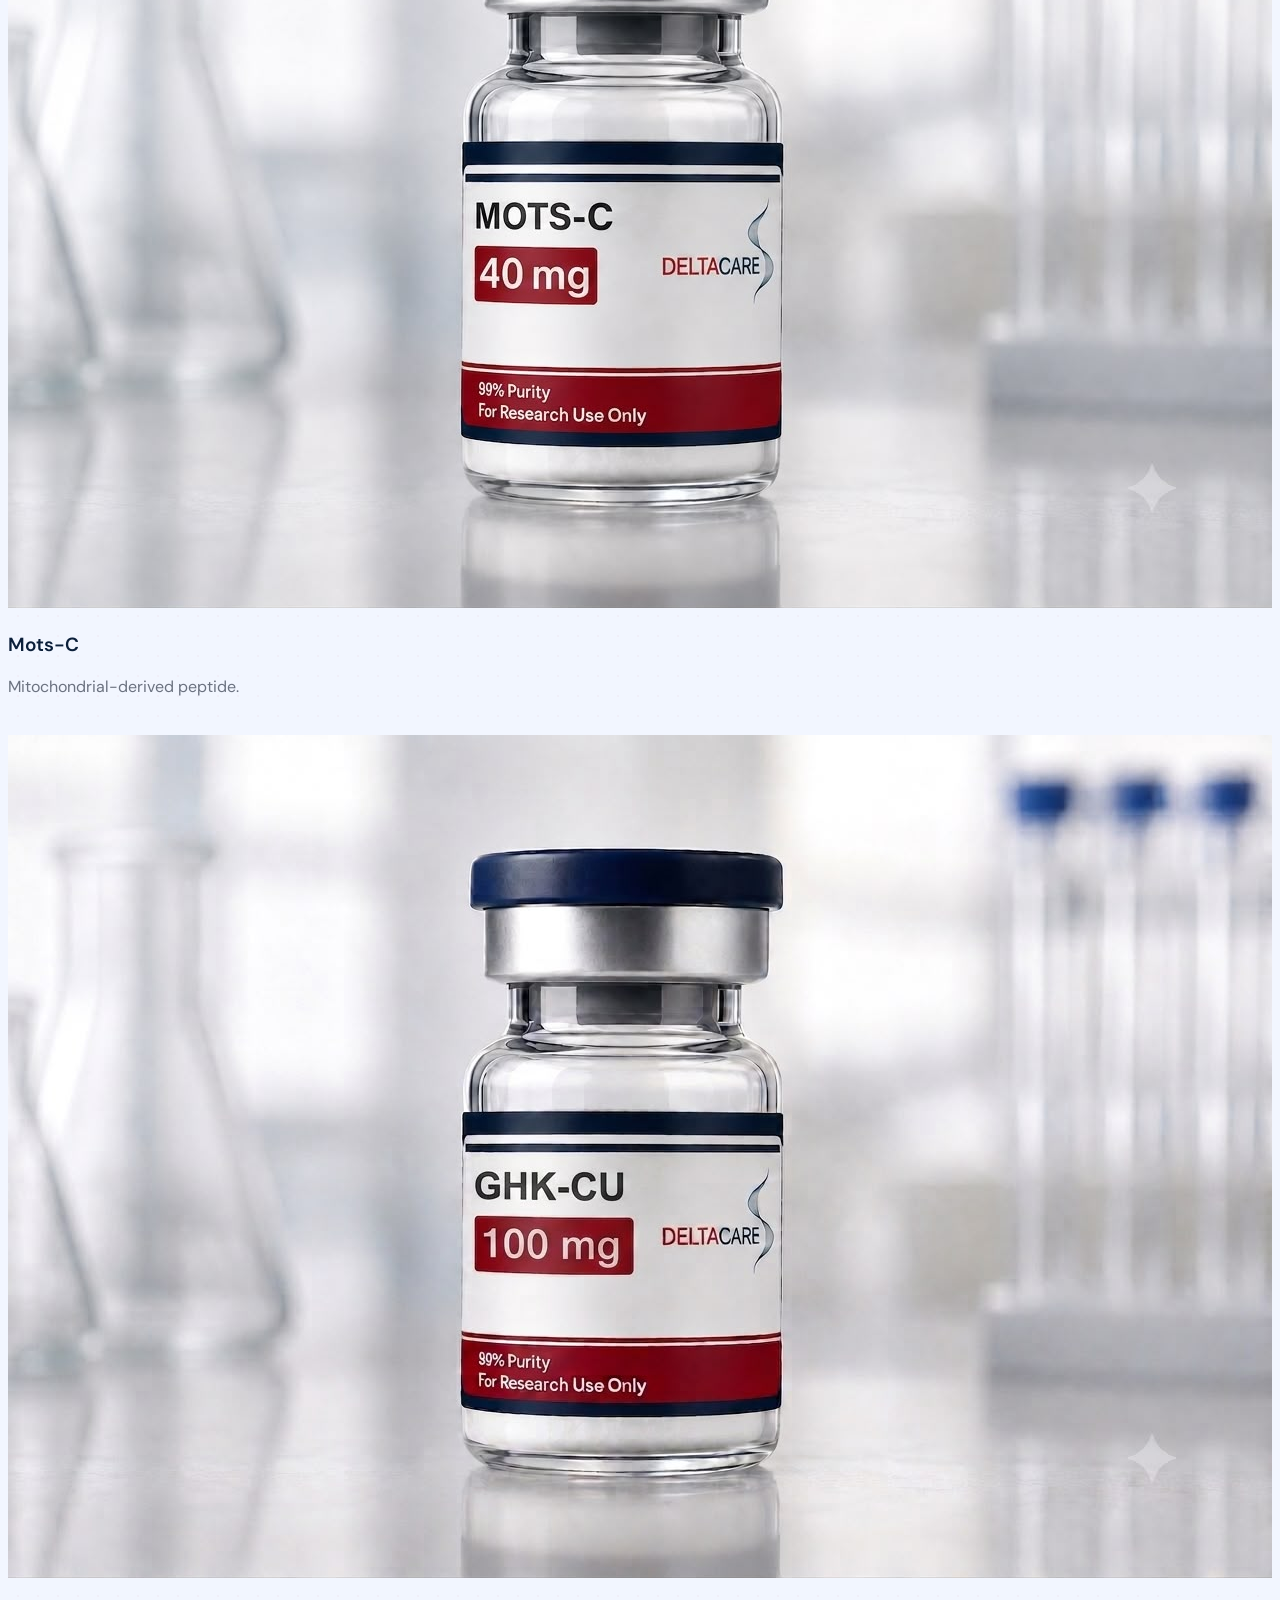
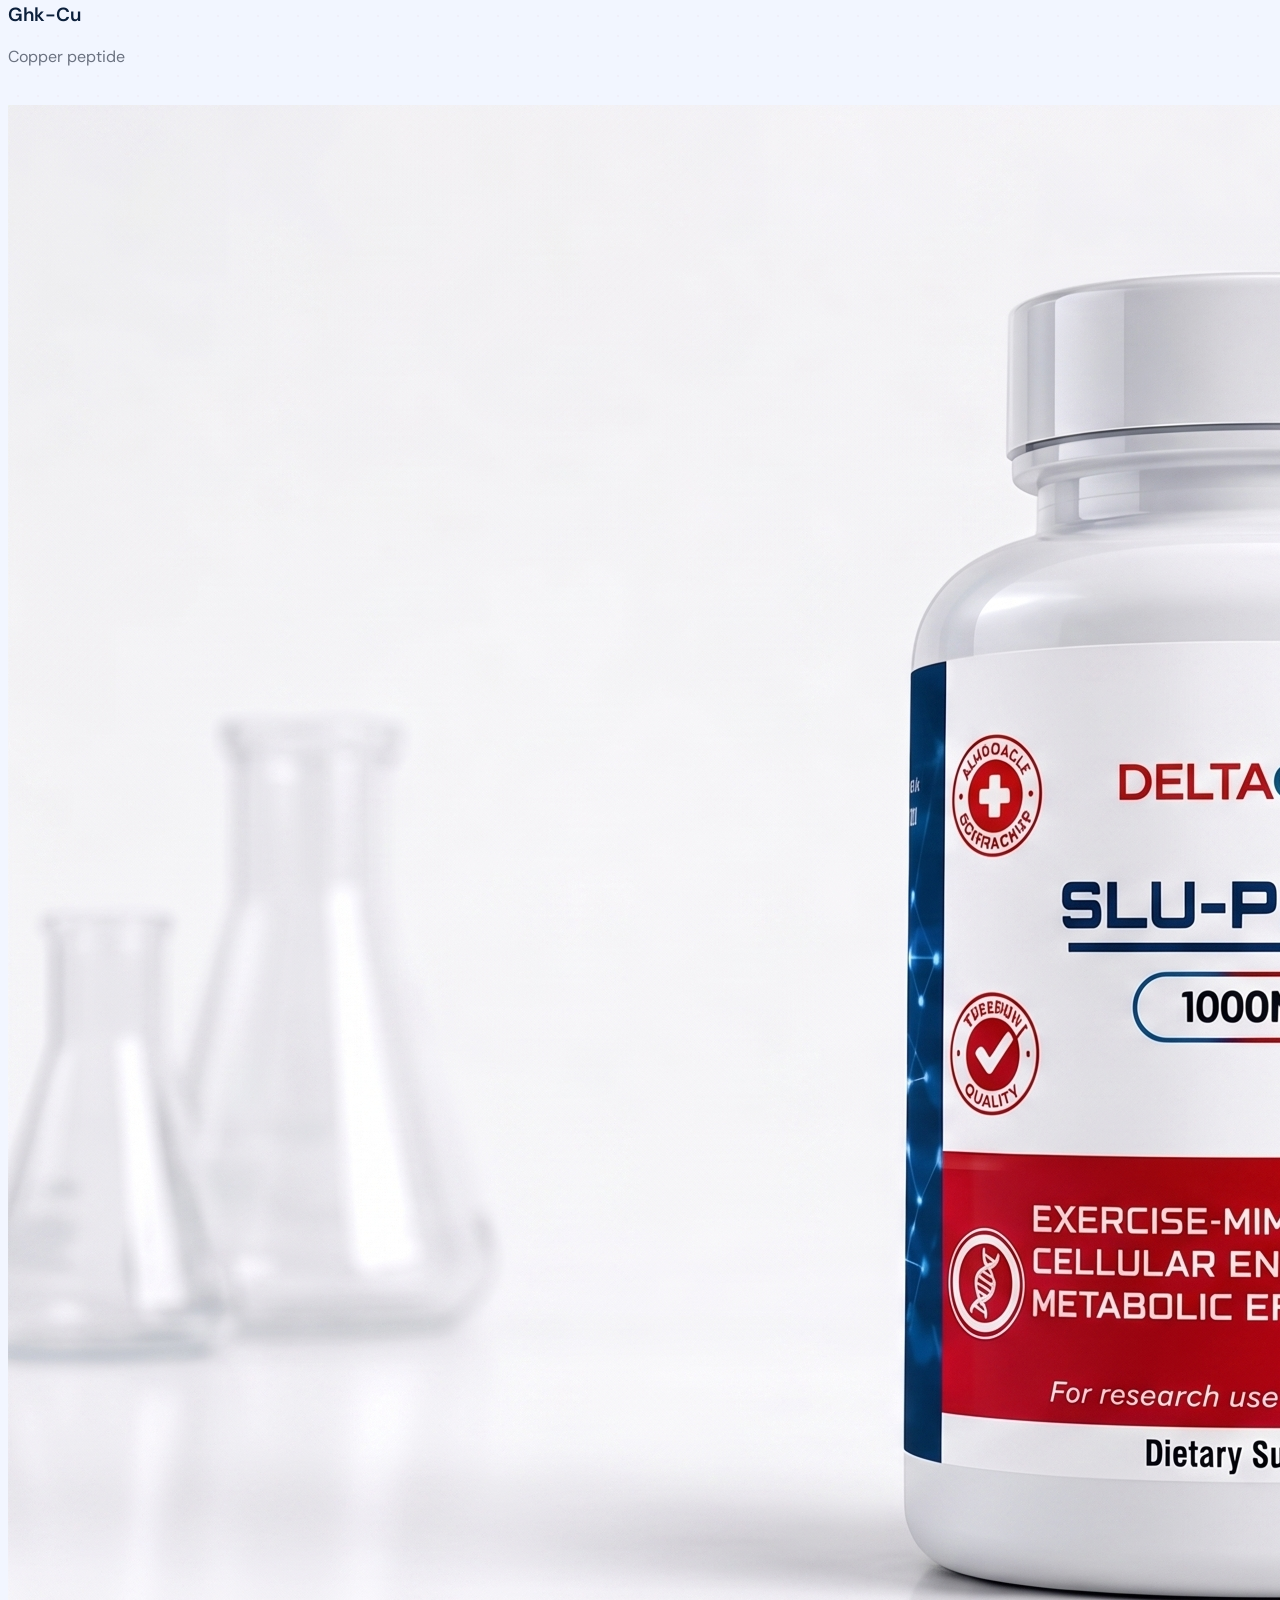
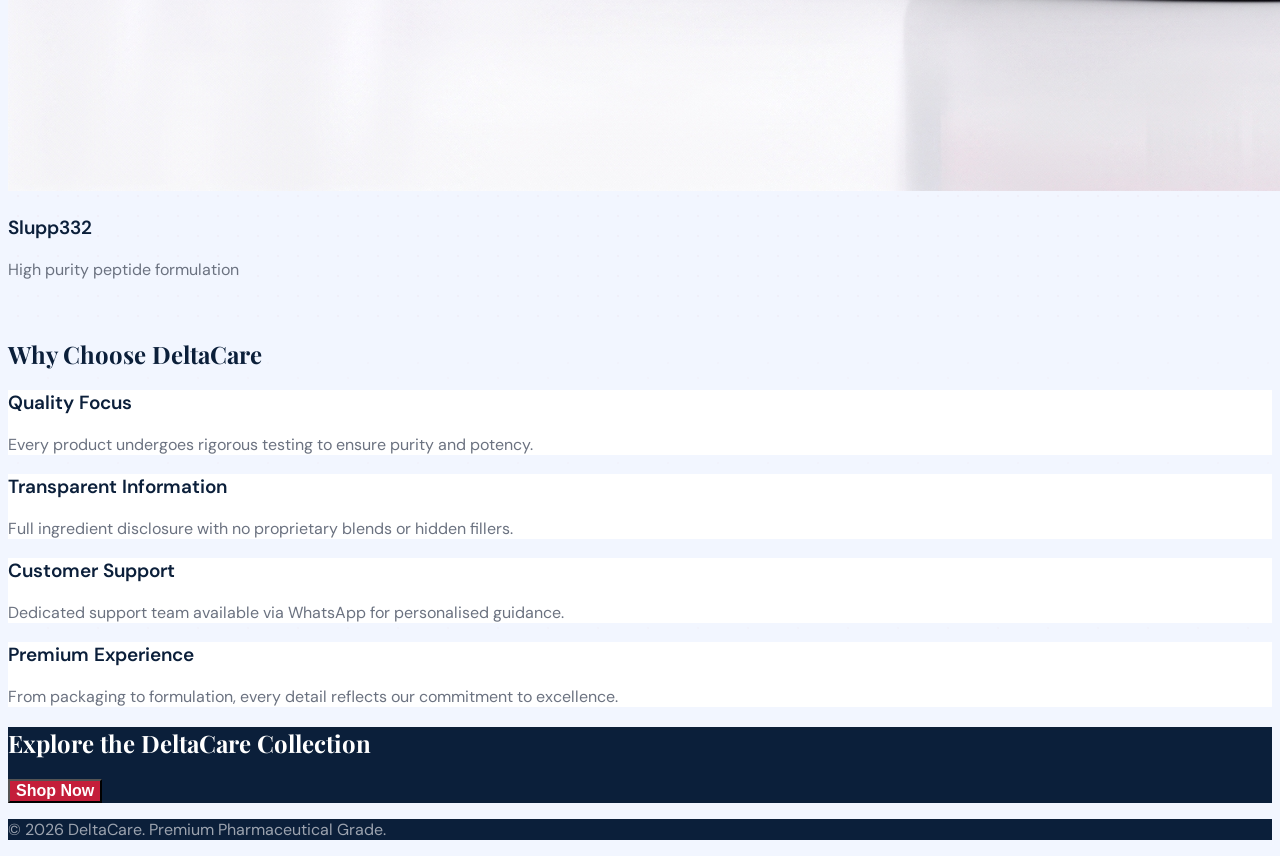
==== commit 887f9101: "update hamburg mobile" ====
--- a/index.html
+++ b/index.html
@@ -97,67 +97,68 @@
   </div>
 
   <!-- Navigation Bar -->
- <!-- Navigation Bar (Header Biru Gelap + Logo Filter Putih) -->
-  <nav class="fixed top-0 left-0 right-0 z-50 bg-[#0b1f3a] border-b border-white/10 shadow-lg transition-all duration-300">
-   <div class="max-w-7xl mx-auto px-4 py-3 flex items-center justify-between">
-    
-    <!-- Logo (Kesan CSS brightness-0 invert menjadikan logo putih bersih) -->
-    <div class="flex items-center gap-2 cursor-pointer" onclick="navigateTo('home')">
-      <img src="image/dc2-logo.png" alt="Delta Care Logo" class="h-14 w-auto brightness-0 invert">
-    </div>
-    
-    <!-- Menu Desktop -->
-    <div class="hidden md:flex items-center gap-2">
-      <button class="nav-link active text-white hover:text-red-400 text-sm font-medium px-3 py-2" data-page="home">Home</button> 
-      <button class="nav-link text-gray-200 hover:text-red-400 text-sm font-medium px-3 py-2" data-page="products">Products</button> 
-      <button class="nav-link text-gray-200 hover:text-red-400 text-sm font-medium px-3 py-2" data-page="visualizer">Visualizer</button> 
-      <button class="nav-link text-gray-200 hover:text-red-400 text-sm font-medium px-3 py-2" data-page="about">About Us</button> 
-      
-      <!-- Ikon Troli Desktop -->
-      <button class="relative inline-flex items-center justify-center p-2 text-white hover:text-red-400 transition-colors ml-2 z-10" data-page="cart" id="nav-cart-btn">
-     <!-- SVG Troli (Kalis Refresh & Direct Render) -->
-     <svg xmlns="http://www.w3.org/2000/svg" width="24" height="24" viewBox="0 0 24 24" fill="none" stroke="currentColor" stroke-width="2" stroke-linecap="round" stroke-linejoin="round" class="w-6 h-6">
-        <circle cx="8" cy="21" r="1"/><circle cx="19" cy="21" r="1"/>
-        <path d="M2.05 2.05h2l2.66 12.42a2 2 0 0 0 2 1.58h9.78a2 2 0 0 0 1.95-1.57l1.65-7.43H5.12"/>
-     </svg>
-  
-      <span id="nav-cart-badge" class="hidden absolute -top-1 -right-1 bg-red-600 text-white text-[11px] font-bold w-5 h-5 rounded-full flex items-center justify-center shadow-md z-20 pointer-events-none">0</span>
-      </button>
-
-    <!-- Ikon Cart & Menu Hamburger (Skrin Phone) -->
-<div class="flex items-center gap-2 md:hidden">
-  <!-- Ikon Cart Phone -->
-  <button class="relative inline-flex items-center justify-center p-2 text-white z-10" data-page="cart" id="mobile-cart-btn">
-    <!-- SVG Troli (Kalis Refresh & Direct Render) -->
-    <svg xmlns="http://www.w3.org/2000/svg" width="24" height="24" viewBox="0 0 24 24" fill="none" stroke="currentColor" stroke-width="2" stroke-linecap="round" stroke-linejoin="round" class="w-6 h-6">
-      <circle cx="8" cy="21" r="1"/><circle cx="19" cy="21" r="1"/>
-      <path d="M2.05 2.05h2l2.66 12.42a2 2 0 0 0 2 1.58h9.78a2 2 0 0 0 1.95-1.57l1.65-7.43H5.12"/>
-    </svg>
-    
-    <span id="mobile-cart-badge" class="hidden absolute -top-1 -right-1 bg-red-600 text-white text-[11px] font-bold w-5 h-5 rounded-full flex items-center justify-center shadow-md z-20 pointer-events-none">0</span>
-  </button>
-
-  <!-- Butang Menu Hamburger (Tukar Yang Ini) -->
-  <button id="mobile-menu-btn" class="p-2 text-white focus:outline-none flex items-center justify-center z-10" aria-label="Toggle Menu">
-    <svg xmlns="http://www.w3.org/2000/svg" width="24" height="24" viewBox="0 0 24 24" fill="none" stroke="currentColor" stroke-width="2" stroke-linecap="round" stroke-linejoin="round" class="w-6 h-6">
-      <line x1="4" x2="20" y1="12" y2="12"/><line x1="4" x2="20" y1="6" y2="6"/><line x1="4" x2="20" y1="18" y2="18"/>
-    </svg>
-  </button>
-</div>
+<!-- Navigation Bar (Header Biru Gelap + Logo Filter Putih) -->
+<nav class="fixed top-0 left-0 right-0 z-50 bg-[#0b1f3a] border-b border-white/10 shadow-lg transition-all duration-300 w-full">
+  <div class="max-w-7xl mx-auto px-4 py-3 flex items-center justify-between w-full">
+   
+   <!-- Logo (Kesan CSS brightness-0 invert menjadikan logo putih bersih) -->
+   <div class="flex items-center gap-2 cursor-pointer shrink-0" onclick="navigateTo('home')">
+     <img src="image/dc2-logo.png" alt="Delta Care Logo" class="h-14 w-auto brightness-0 invert">
+   </div>
+   
+   <!-- Menu Desktop -->
+   <div class="hidden md:flex items-center gap-2">
+     <button class="nav-link active text-white hover:text-red-400 text-sm font-medium px-3 py-2" data-page="home">Home</button> 
+     <button class="nav-link text-gray-200 hover:text-red-400 text-sm font-medium px-3 py-2" data-page="products">Products</button> 
+     <button class="nav-link text-gray-200 hover:text-red-400 text-sm font-medium px-3 py-2" data-page="visualizer">Visualizer</button> 
+     <button class="nav-link text-gray-200 hover:text-red-400 text-sm font-medium px-3 py-2" data-page="about">About Us</button> 
+     
+     <!-- Ikon Troli Desktop -->
+     <button class="relative inline-flex items-center justify-center p-2 text-white hover:text-red-400 transition-colors ml-2 z-10" data-page="cart" id="nav-cart-btn">
+       <!-- SVG Troli (Kalis Refresh & Direct Render) -->
+       <svg xmlns="http://www.w3.org/2000/svg" width="24" height="24" viewBox="0 0 24 24" fill="none" stroke="currentColor" stroke-width="2" stroke-linecap="round" stroke-linejoin="round" class="w-6 h-6">
+         <circle cx="8" cy="21" r="1"/><circle cx="19" cy="21" r="1"/>
+         <path d="M2.05 2.05h2l2.66 12.42a2 2 0 0 0 2 1.58h9.78a2 2 0 0 0 1.95-1.57l1.65-7.43H5.12"/>
+       </svg>
+
+       <span id="nav-cart-badge" class="hidden absolute -top-1 -right-1 bg-red-600 text-white text-[11px] font-bold w-5 h-5 rounded-full flex items-center justify-center shadow-md z-20 pointer-events-none">0</span>
+     </button>
+   </div> <!-- TAG PENUTUP NI YANG TERPASSWORD SEBELUM NI -->
+
+   <!-- Ikon Cart & Menu Hamburger (Skrin Phone) -->
+   <div class="flex items-center gap-2 md:hidden shrink-0">
+     <!-- Ikon Cart Phone -->
+     <button class="relative inline-flex items-center justify-center p-2 text-white z-10" data-page="cart" id="mobile-cart-btn">
+       <!-- SVG Troli (Kalis Refresh & Direct Render) -->
+       <svg xmlns="http://www.w3.org/2000/svg" width="24" height="24" viewBox="0 0 24 24" fill="none" stroke="currentColor" stroke-width="2" stroke-linecap="round" stroke-linejoin="round" class="w-6 h-6">
+         <circle cx="8" cy="21" r="1"/><circle cx="19" cy="21" r="1"/>
+         <path d="M2.05 2.05h2l2.66 12.42a2 2 0 0 0 2 1.58h9.78a2 2 0 0 0 1.95-1.57l1.65-7.43H5.12"/>
+       </svg>
+       
+       <span id="mobile-cart-badge" class="hidden absolute -top-1 -right-1 bg-red-600 text-white text-[11px] font-bold w-5 h-5 rounded-full flex items-center justify-center shadow-md z-20 pointer-events-none">0</span>
+     </button>
+
+     <!-- Butang Menu Hamburger -->
+     <button id="mobile-menu-btn" class="p-2 text-white focus:outline-none flex items-center justify-center z-10" aria-label="Toggle Menu">
+       <svg xmlns="http://www.w3.org/2000/svg" width="24" height="24" viewBox="0 0 24 24" fill="none" stroke="currentColor" stroke-width="2" stroke-linecap="round" stroke-linejoin="round" class="w-6 h-6">
+         <line x1="4" x2="20" y1="12" y2="12"/><line x1="4" x2="20" y1="6" y2="6"/><line x1="4" x2="20" y1="18" y2="18"/>
+       </svg>
+     </button>
+   </div>
   </div>
 
-   <!-- Dropdown Menu Phone -->
-   <div id="mobile-menu" class="hidden md:hidden border-t border-white/10 bg-[#0b1f3a] px-4 py-3 space-y-2 text-gray-200">
-    <button class="block w-full text-left text-sm font-medium py-2 hover:text-red-400" data-page="home">Home</button> 
-    <button class="block w-full text-left text-sm font-medium py-2 hover:text-red-400" data-page="products">Products</button> 
-    <button class="block w-full text-left text-sm font-medium py-2 hover:text-red-400" data-page="visualizer">Visualizer</button> 
-    <button class="block w-full text-left text-sm font-medium py-2 hover:text-red-400" data-page="about">About Us</button> 
-    <button class="block w-full text-left text-sm font-medium py-2 relative flex items-center justify-between hover:text-red-400" data-page="cart">
-      <span>Cart</span>
-      <span id="mobile-menu-cart-badge" class="hidden bg-red-600 text-white text-xs px-2 py-0.5 rounded-full">0</span>
-    </button>
-   </div>
-  </nav>
+  <!-- Dropdown Menu Phone -->
+  <div id="mobile-menu" class="hidden md:hidden border-t border-white/10 bg-[#0b1f3a] px-4 py-3 space-y-2 text-gray-200">
+   <button class="block w-full text-left text-sm font-medium py-2 hover:text-red-400" data-page="home">Home</button> 
+   <button class="block w-full text-left text-sm font-medium py-2 hover:text-red-400" data-page="products">Products</button> 
+   <button class="block w-full text-left text-sm font-medium py-2 hover:text-red-400" data-page="visualizer">Visualizer</button> 
+   <button class="block w-full text-left text-sm font-medium py-2 hover:text-red-400" data-page="about">About Us</button> 
+   <button class="block w-full text-left text-sm font-medium py-2 relative flex items-center justify-between hover:text-red-400" data-page="cart">
+     <span>Cart</span>
+     <span id="mobile-menu-cart-badge" class="hidden bg-red-600 text-white text-xs px-2 py-0.5 rounded-full">0</span>
+   </button>
+  </div>
+</nav>
 
   <div class="pt-20"><!-- HOME -->
    <div id="page-home" class="page active relative">
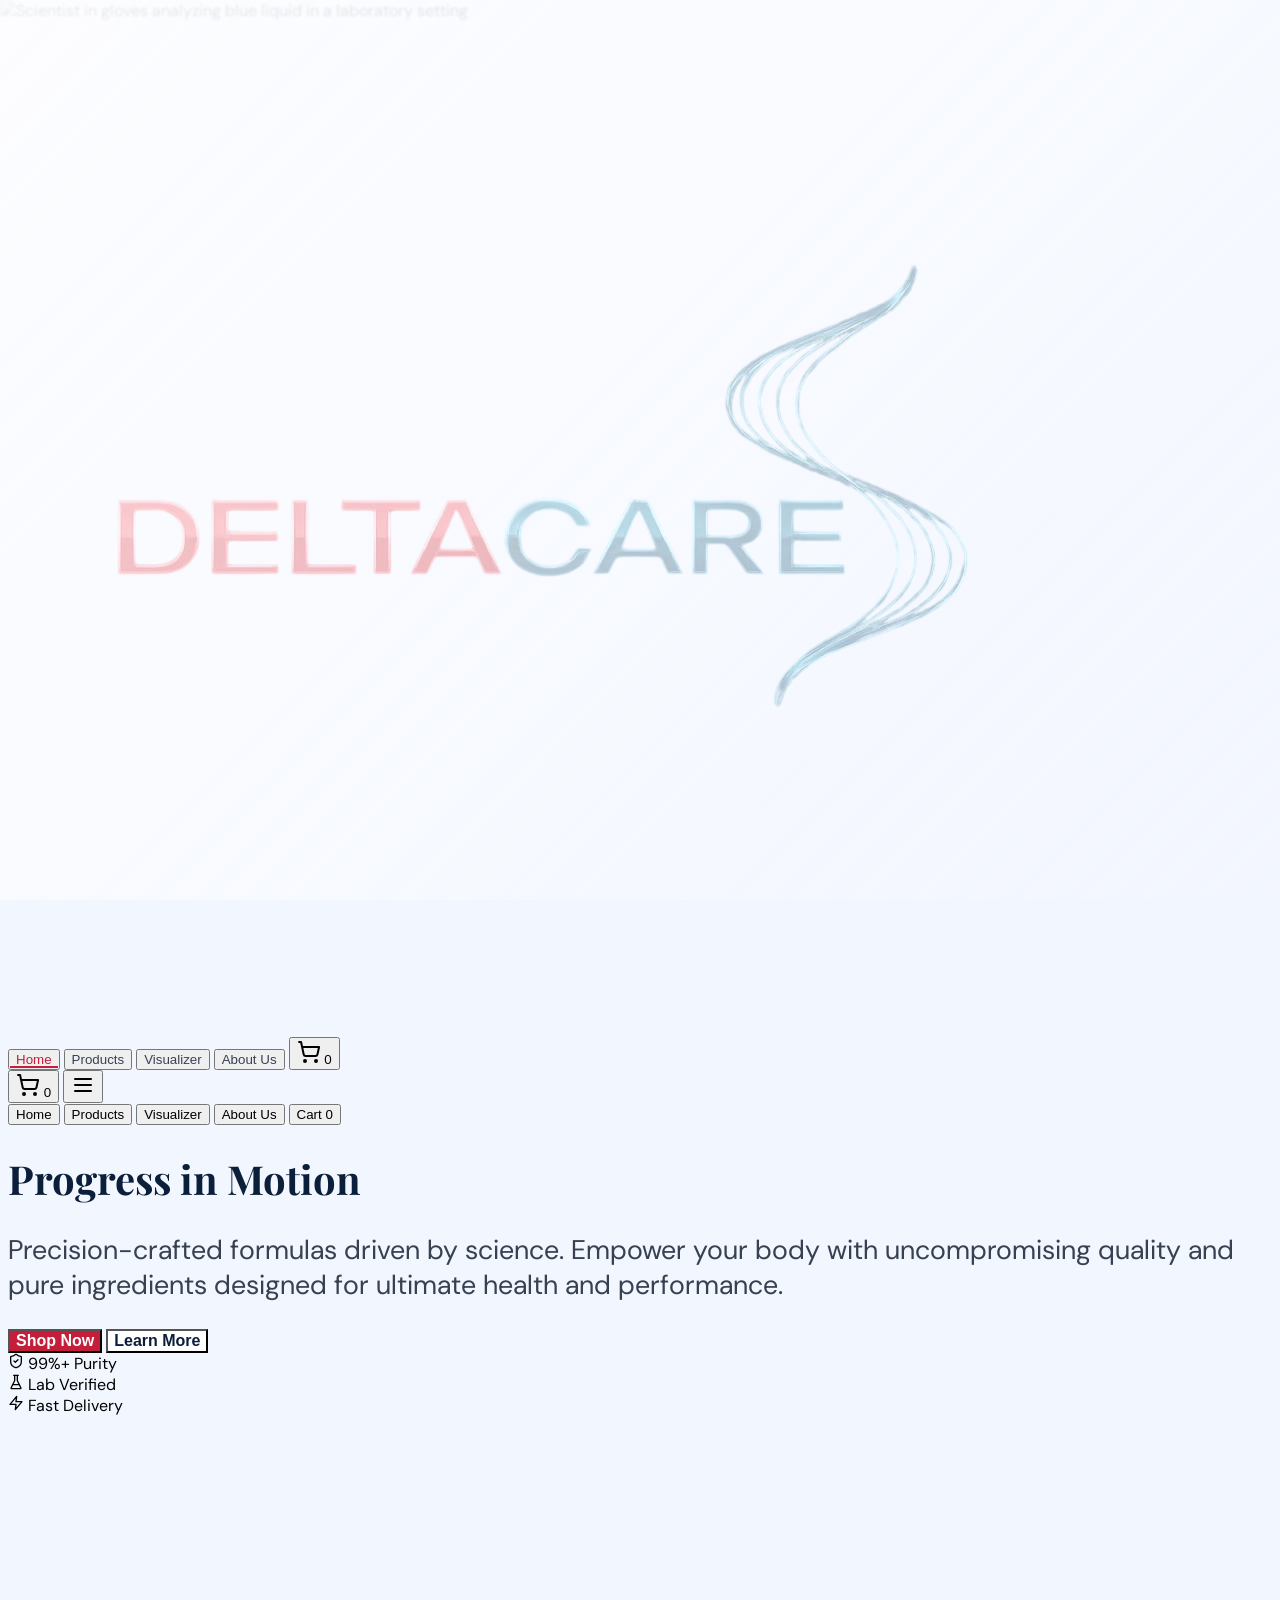
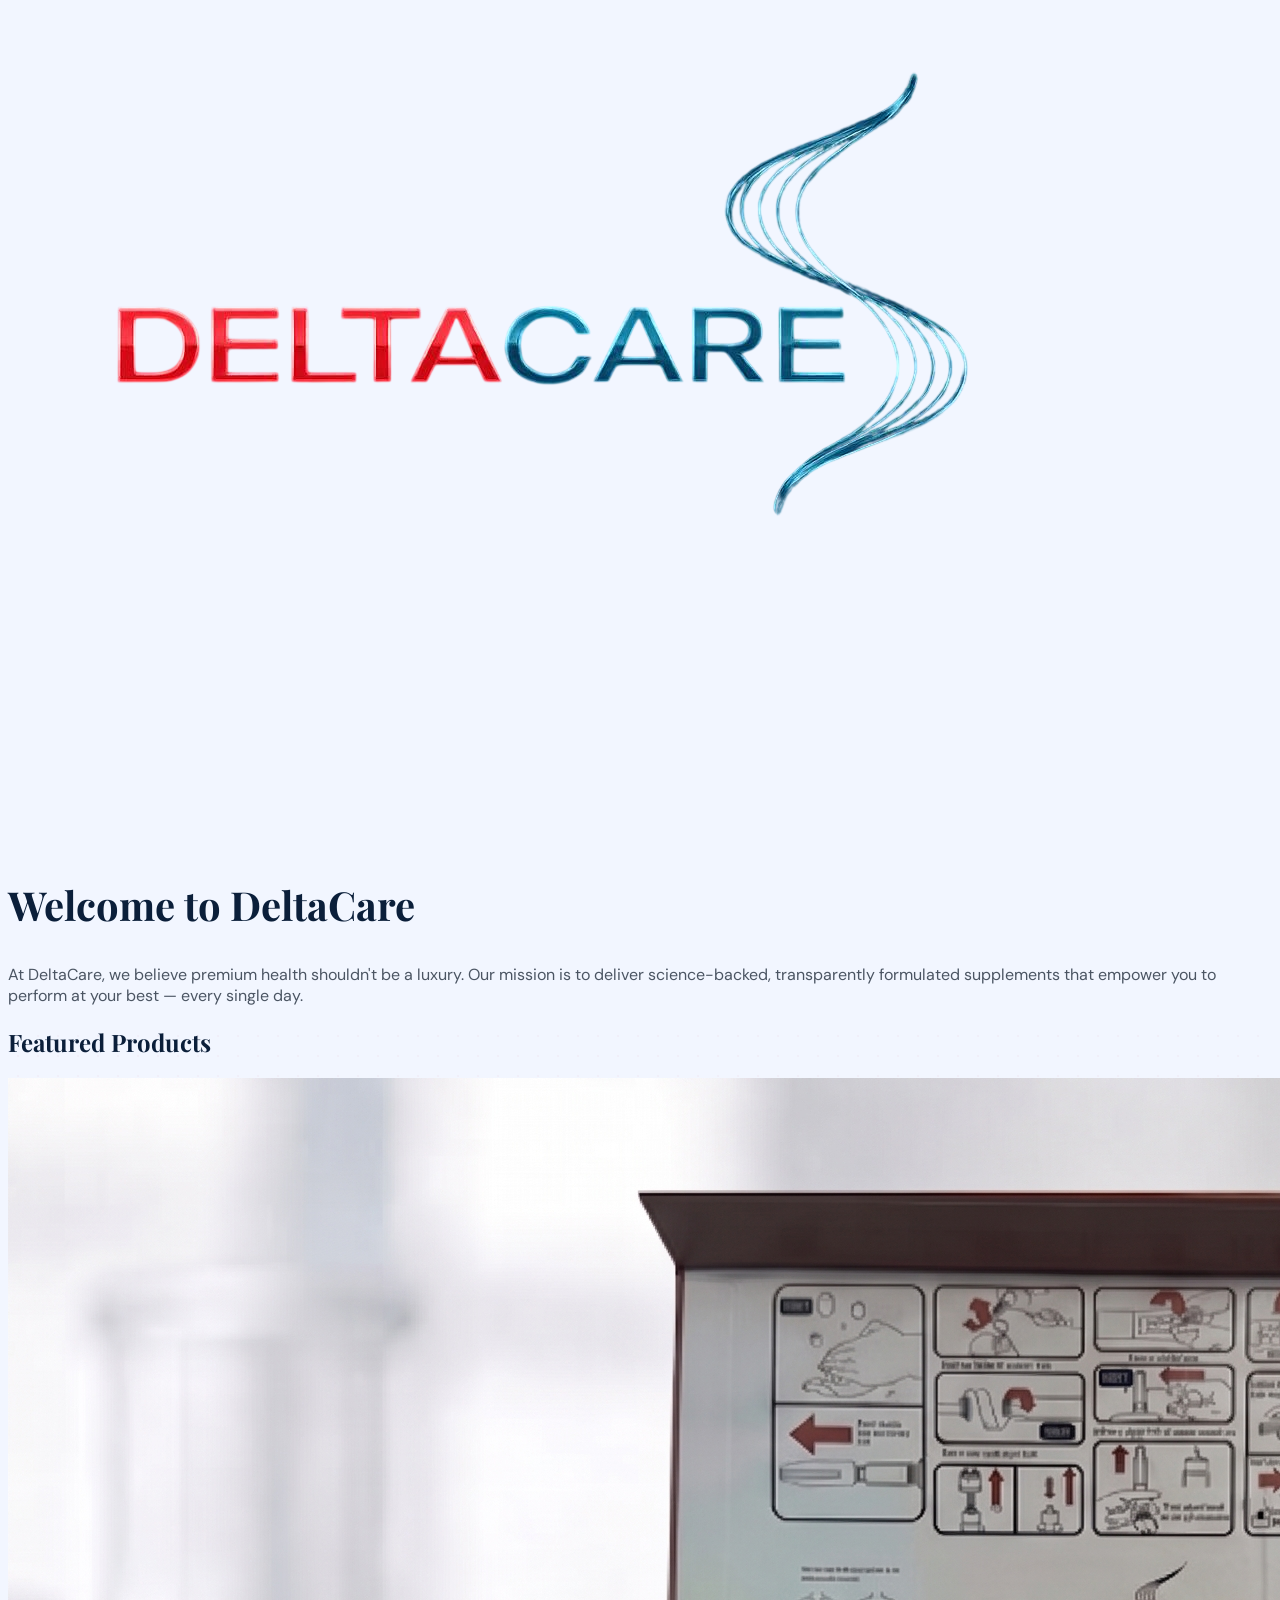
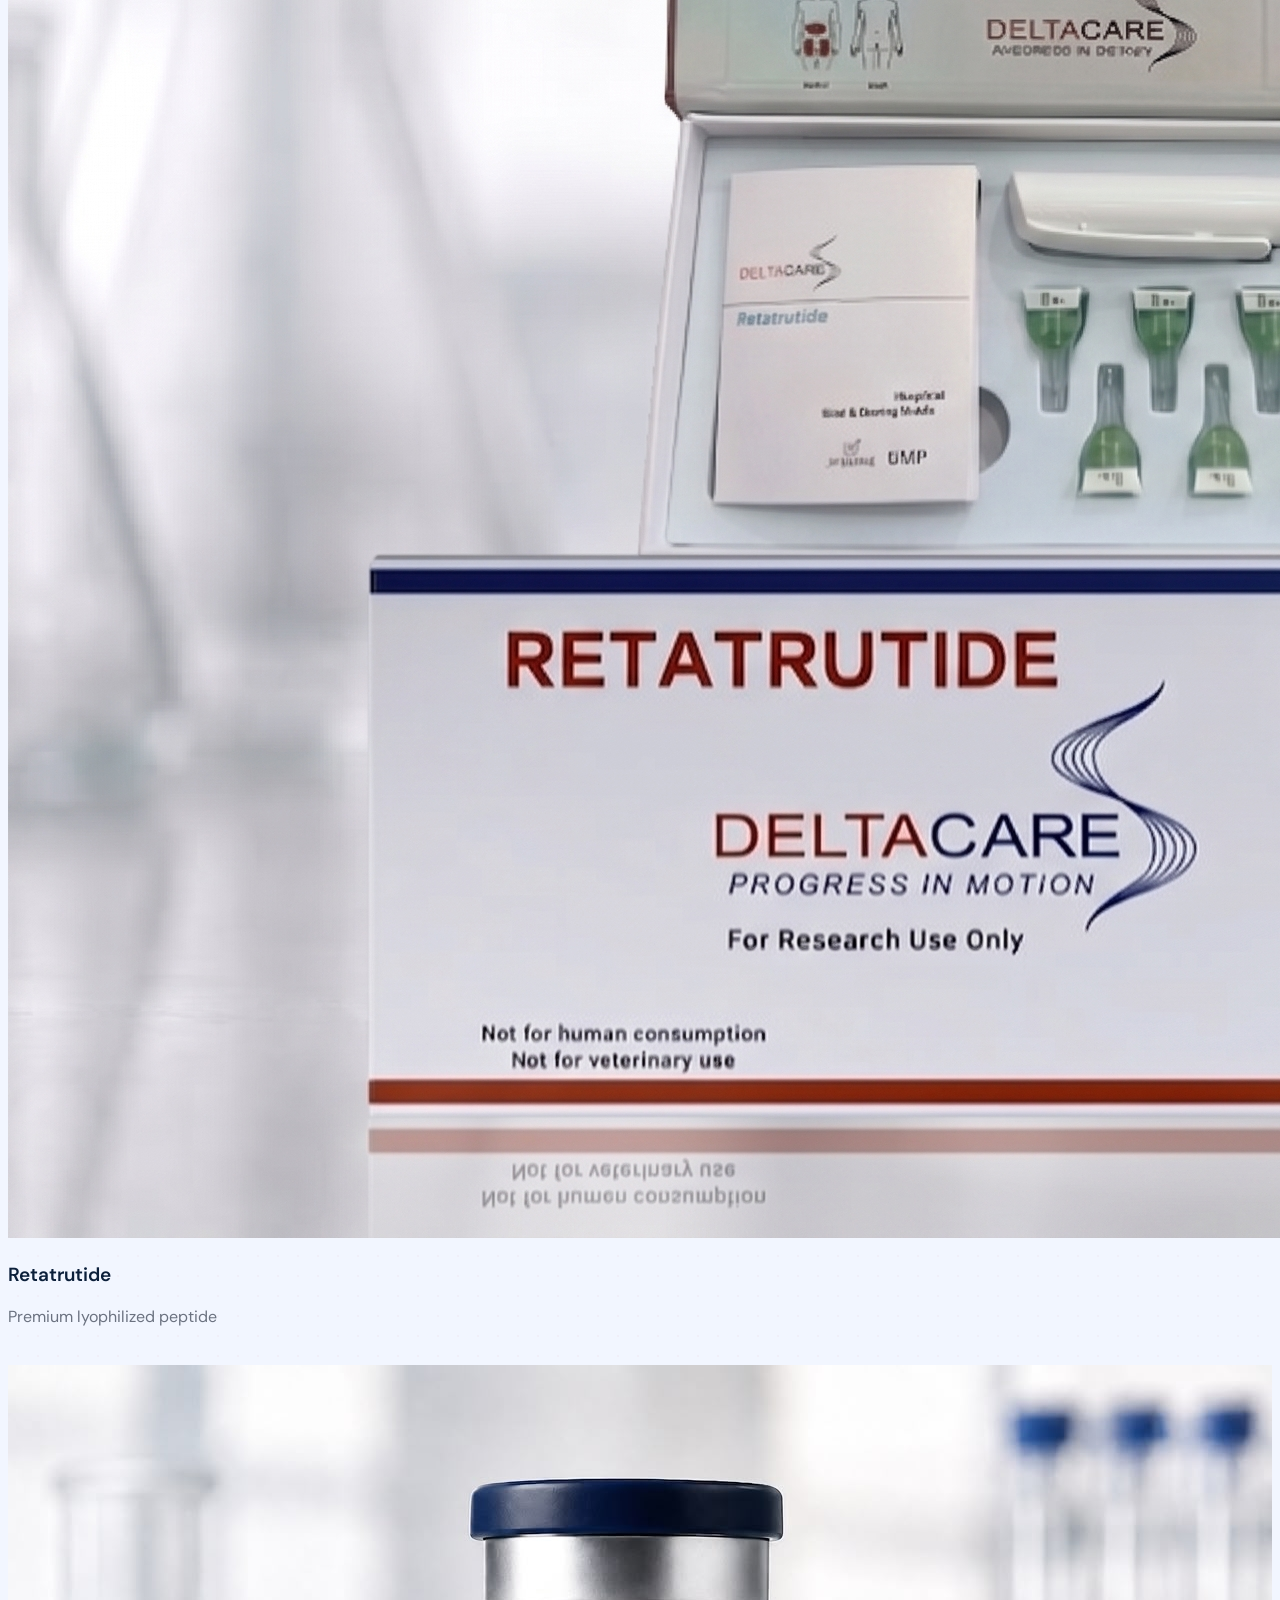
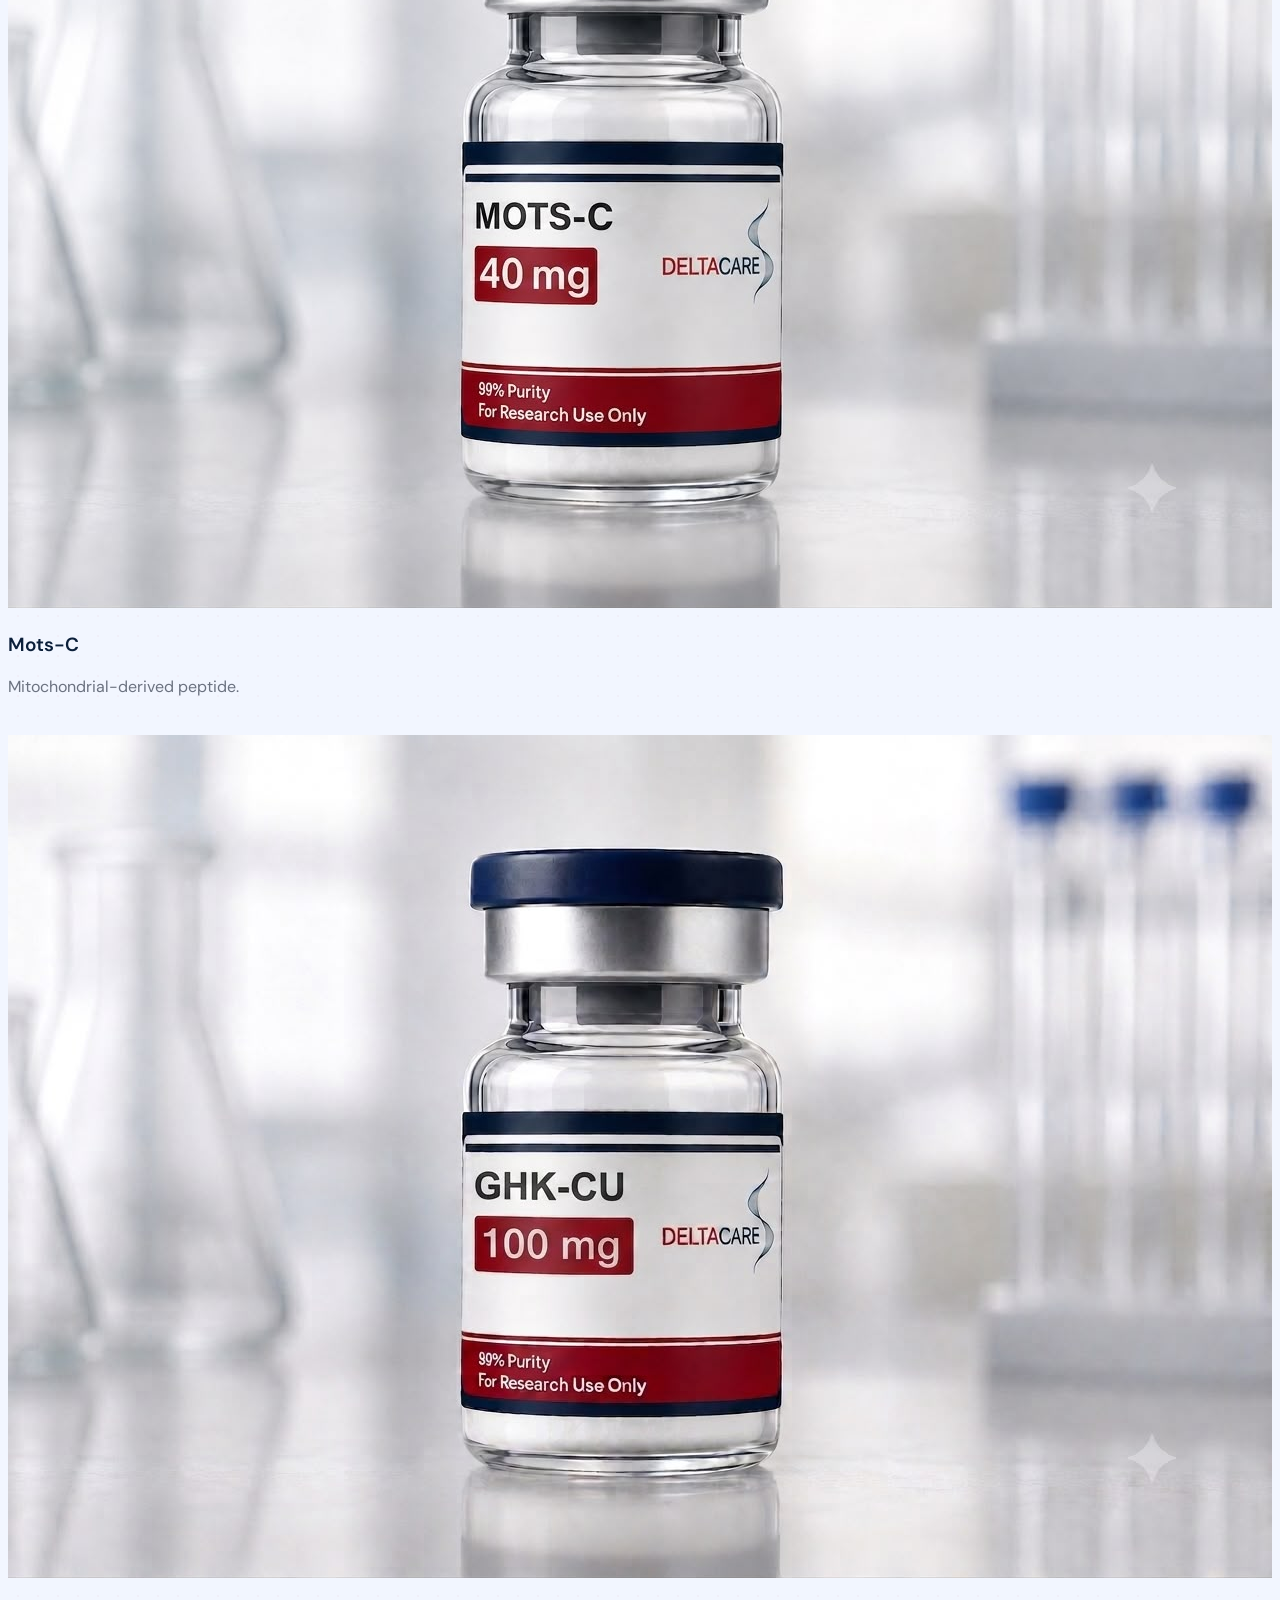
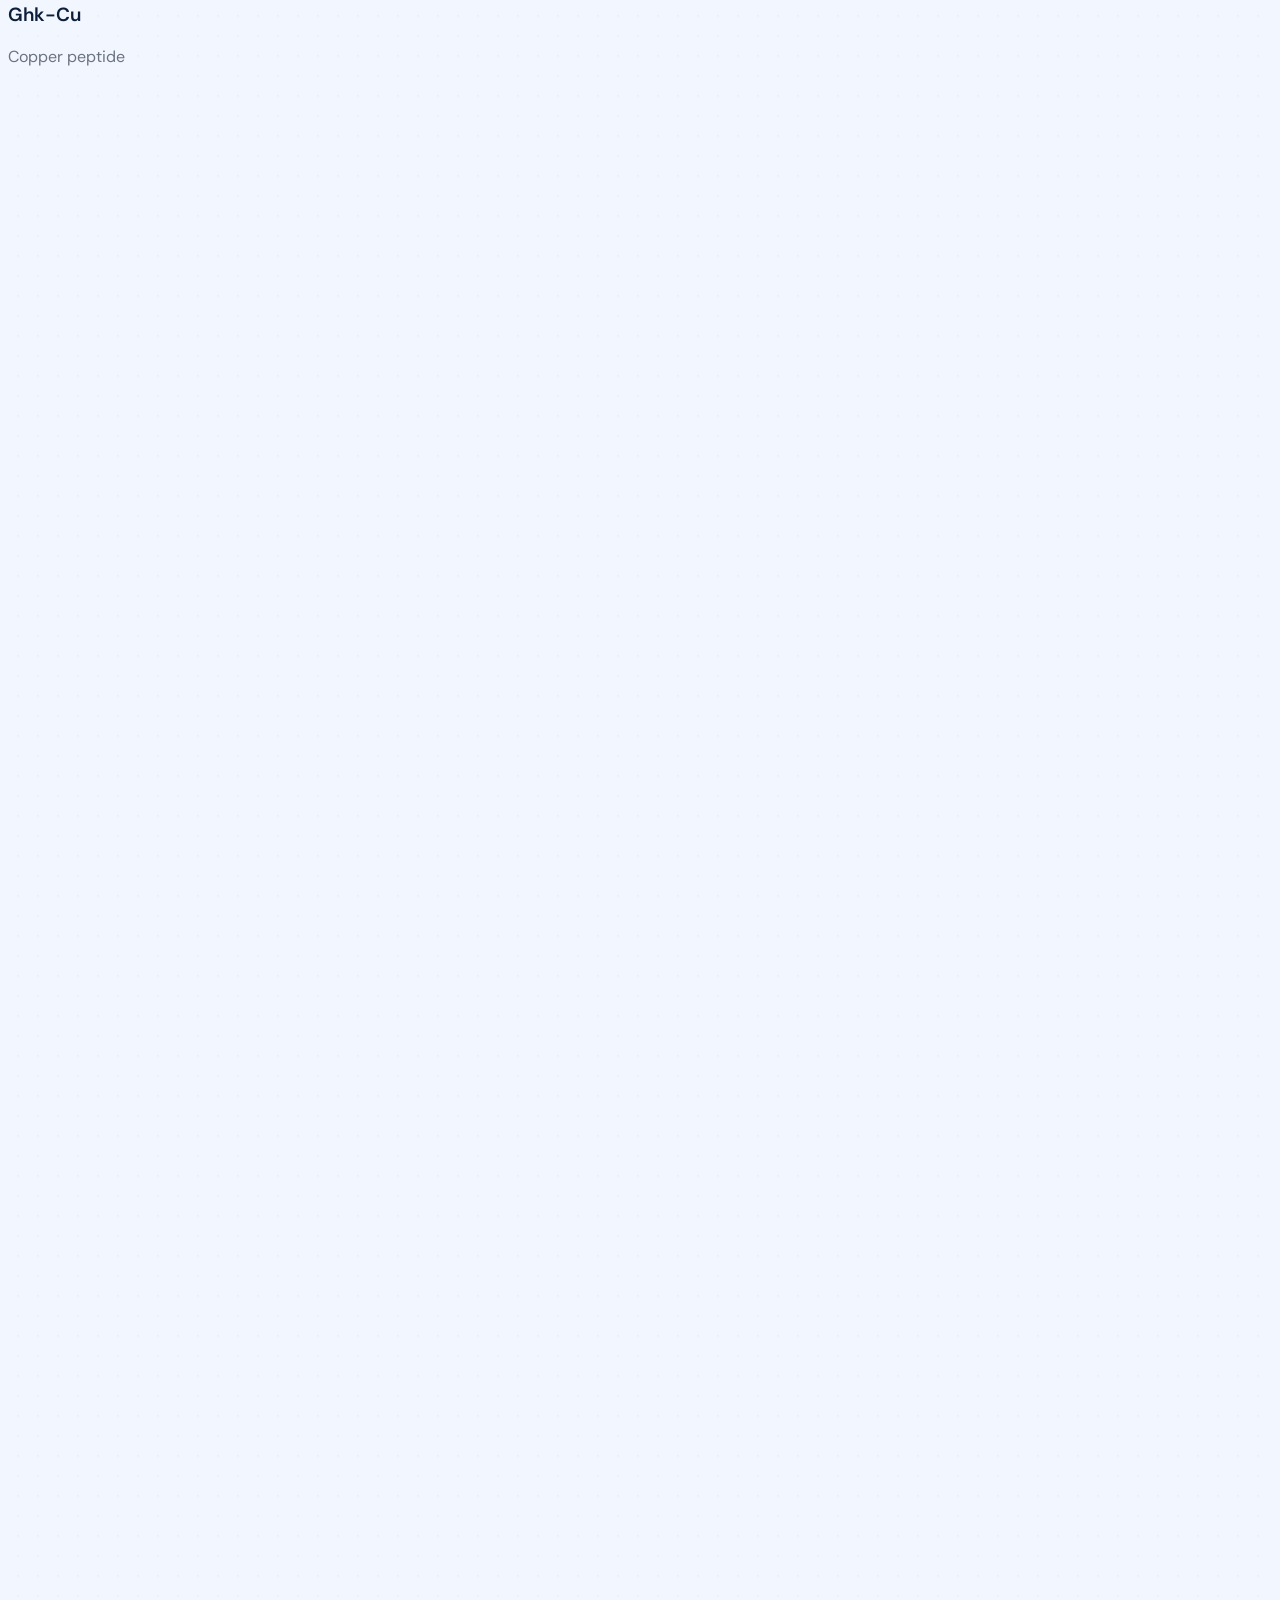
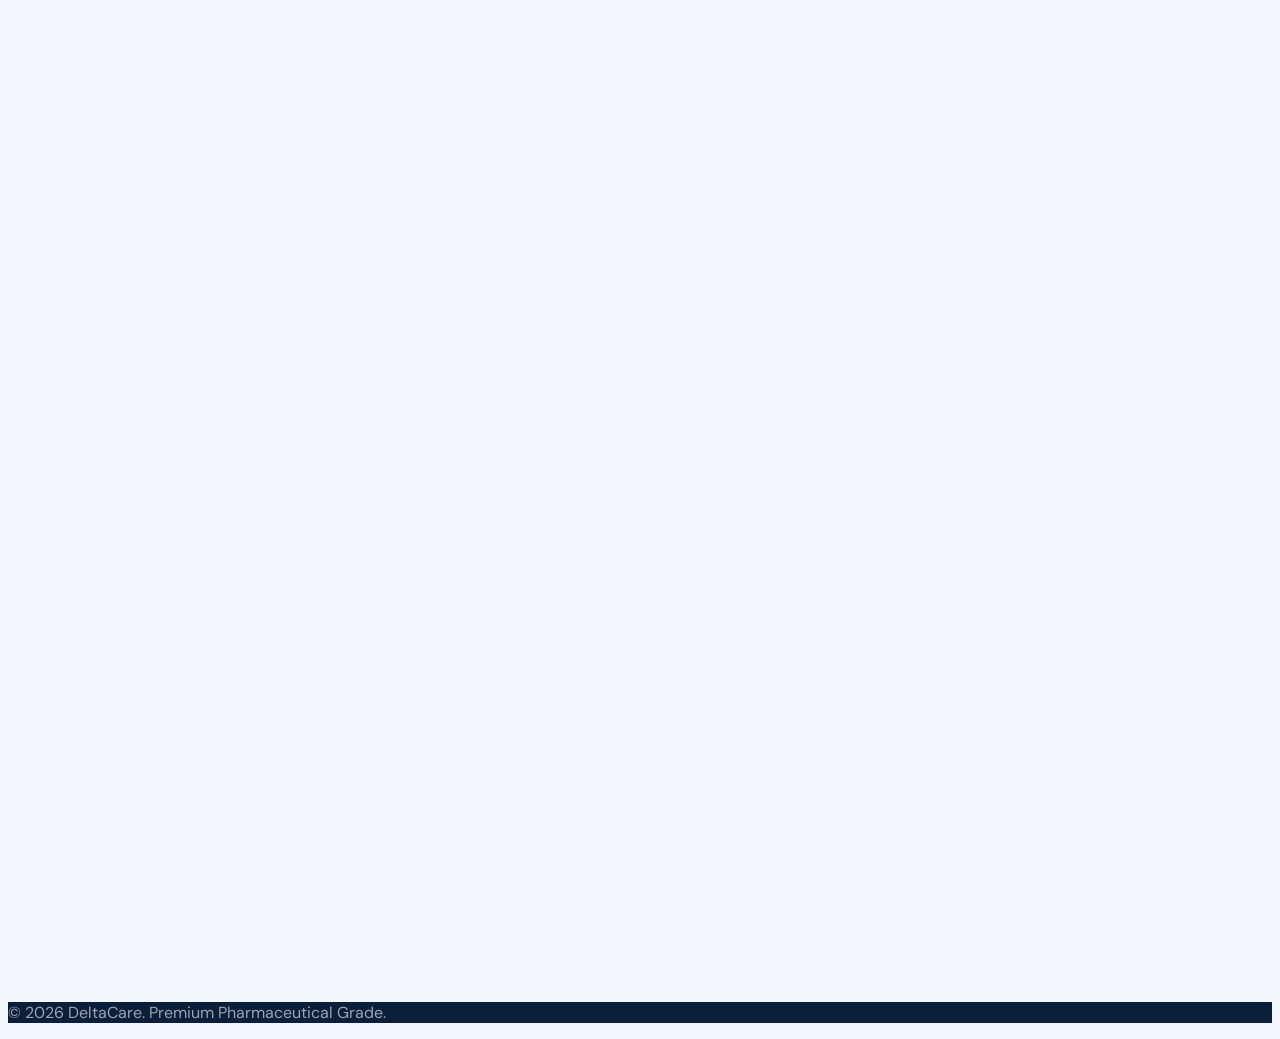
==== commit 72c95bc8: "update laptop badge at homepage" ====
--- a/index.html
+++ b/index.html
@@ -174,20 +174,31 @@
       </div>
 
       <!-- Trust Badges (Ditambah di bawah butang) -->
-      <div class="grid grid-cols-3 gap-3 mt-8 pt-6 border-t border-gray-200/60 text-xs md:text-sm font-medium text-gray-600 reveal" style="transition-delay:300ms">
-        <div class="flex items-center gap-2">
-          <i data-lucide="shield-check" class="w-4 h-4 text-red-600 shrink-0"></i>
-          <span>99%+ Purity</span>
-        </div>
-        <div class="flex items-center gap-2">
-          <i data-lucide="flask-conical" class="w-4 h-4 text-red-600 shrink-0"></i>
-          <span>Lab Verified</span>
-        </div>
-        <div class="flex items-center gap-2">
-          <i data-lucide="zap" class="w-4 h-4 text-red-600 shrink-0"></i>
-          <span>Fast Delivery</span>
-        </div>
-      </div>
+      <!-- Trust Badges (Ditambah di bawah butang) -->
+<div class="grid grid-cols-3 gap-3 mt-8 pt-6 border-t border-gray-200/60 text-xs md:text-sm font-medium text-gray-600 reveal" style="transition-delay:300ms">
+  <div class="flex items-center gap-2">
+    <svg xmlns="http://www.w3.org/2000/svg" width="16" height="16" viewBox="0 0 24 24" fill="none" stroke="currentColor" stroke-width="2" stroke-linecap="round" stroke-linejoin="round" class="w-4 h-4 text-red-600 shrink-0">
+      <path d="M20 13c0 5-3.5 7.5-7.66 8.95a1 1 0 0 1-.67-.01C7.5 20.5 4 18 4 13V6a1 1 0 0 1 1-1c2 0 4.5-1.2 6.24-2.72a1.17 1.17 0 0 1 1.52 0C14.51 3.81 17 5 19 5a1 1 0 0 1 1 1z"/>
+      <path d="m9 12 2 2 4-4"/>
+    </svg>
+    <span>99%+ Purity</span>
+  </div>
+  <div class="flex items-center gap-2">
+    <svg xmlns="http://www.w3.org/2000/svg" width="16" height="16" viewBox="0 0 24 24" fill="none" stroke="currentColor" stroke-width="2" stroke-linecap="round" stroke-linejoin="round" class="w-4 h-4 text-red-600 shrink-0">
+      <path d="M10 2v7.527a2 2 0 0 1-.211.896L4.72 20.55a1 1 0 0 0 .9 1.45h12.76a1 1 0 0 0 .9-1.45l-5.069-10.127A2 2 0 0 1 14 9.527V2"/>
+      <path d="M8.5 2h7"/>
+      <path d="M7 16h10"/>
+    </svg>
+    <span>Lab Verified</span>
+  </div>
+  <div class="flex items-center gap-2">
+    <svg xmlns="http://www.w3.org/2000/svg" width="16" height="16" viewBox="0 0 24 24" fill="none" stroke="currentColor" stroke-width="2" stroke-linecap="round" stroke-linejoin="round" class="w-4 h-4 text-red-600 shrink-0">
+      <polygon points="13 2 3 14 12 14 11 22 21 10 12 10 13 2"/>
+    </svg>
+    <span>Fast Delivery</span>
+  </div>
+</div>
+</div>
      </div>
 
      <div class="flex justify-center reveal scale-in" style="transition-delay:150ms"><img data-template-id="hero-image" class="canva-image w-full max-w-lg object-cover hero-parallax img-hover relative z-20" loading="eager" src="image/dc2-logo.png">
@@ -241,38 +252,61 @@
      </div>
     </section>
     <section class="max-w-7xl mx-auto px-4 py-16 pattern-subtle">
-     <h2 data-template-id="why-heading" class="canva-text font-display text-center mb-12 reveal" style="color: rgb(11, 31, 58); font-weight: 700; font-style: normal; font-size: 24px;">Why Choose DeltaCare</h2>
-     <div class="grid sm:grid-cols-2 lg:grid-cols-4 gap-6">
-      <div data-template-id="why-card-1" class="canva-card text-center p-6 rounded-2xl border border-gray-100 reveal scale-in" style="--i: 0; background: rgb(255, 255, 255);">
-       <div class="w-12 h-12 mx-auto mb-4 bg-red-50 rounded-full flex items-center justify-center">
-        <i data-lucide="shield-check" class="w-6 h-6 text-red-600"></i>
-       </div>
-       <h3 data-template-id="why-1-title" class="canva-text font-semibold" style="color: rgb(11, 31, 58); font-weight: 600; font-style: normal; font-size: 19px;">Quality Focus</h3>
-       <p data-template-id="why-1-desc" class="canva-text text-sm mt-2 opacity-70" style="color: rgb(107, 114, 128); font-weight: 400; font-style: normal; font-size: 16px;">Every product undergoes rigorous testing to ensure purity and potency.</p>
-      </div>
-      <div data-template-id="why-card-2" class="canva-card text-center p-6 rounded-2xl border border-gray-100 reveal scale-in" style="--i: 1; background: rgb(255, 255, 255);">
-       <div class="w-12 h-12 mx-auto mb-4 bg-red-50 rounded-full flex items-center justify-center">
-        <i data-lucide="eye" class="w-6 h-6 text-red-600"></i>
-       </div>
-       <h3 data-template-id="why-2-title" class="canva-text font-semibold" style="color: rgb(11, 31, 58); font-weight: 600; font-style: normal; font-size: 19px;">Transparent Information</h3>
-       <p data-template-id="why-2-desc" class="canva-text text-sm mt-2 opacity-70" style="color: rgb(107, 114, 128); font-weight: 400; font-style: normal; font-size: 16px;">Full ingredient disclosure with no proprietary blends or hidden fillers.</p>
-      </div>
-      <div data-template-id="why-card-3" class="canva-card text-center p-6 rounded-2xl border border-gray-100 reveal scale-in" style="--i: 2; background: rgb(255, 255, 255);">
-       <div class="w-12 h-12 mx-auto mb-4 bg-red-50 rounded-full flex items-center justify-center">
-        <i data-lucide="headphones" class="w-6 h-6 text-red-600"></i>
-       </div>
-       <h3 data-template-id="why-3-title" class="canva-text font-semibold" style="color: rgb(11, 31, 58); font-weight: 600; font-style: normal; font-size: 19px;">Customer Support</h3>
-       <p data-template-id="why-3-desc" class="canva-text text-sm mt-2 opacity-70" style="color: rgb(107, 114, 128); font-weight: 400; font-style: normal; font-size: 16px;">Dedicated support team available via WhatsApp for personalised guidance.</p>
-      </div>
-      <div data-template-id="why-card-4" class="canva-card text-center p-6 rounded-2xl border border-gray-100 reveal scale-in" style="--i: 3; background: rgb(255, 255, 255);">
-       <div class="w-12 h-12 mx-auto mb-4 bg-red-50 rounded-full flex items-center justify-center">
-        <i data-lucide="sparkles" class="w-6 h-6 text-red-600"></i>
-       </div>
-       <h3 data-template-id="why-4-title" class="canva-text font-semibold" style="color: rgb(11, 31, 58); font-weight: 600; font-style: normal; font-size: 19px;">Premium Experience</h3>
-       <p data-template-id="why-4-desc" class="canva-text text-sm mt-2 opacity-70" style="color: rgb(107, 114, 128); font-weight: 400; font-style: normal; font-size: 16px;">From packaging to formulation, every detail reflects our commitment to excellence.</p>
-      </div>
-     </div>
-    </section>
+ <h2 data-template-id="why-heading" class="canva-text font-display text-center mb-12 reveal" style="color: rgb(11, 31, 58); font-weight: 700; font-style: normal; font-size: 24px;">Why Choose DeltaCare</h2>
+ <div class="grid sm:grid-cols-2 lg:grid-cols-4 gap-6">
+  
+  <!-- Card 1: Quality Focus -->
+  <div data-template-id="why-card-1" class="canva-card text-center p-6 rounded-2xl border border-gray-100 reveal scale-in" style="--i: 0; background: rgb(255, 255, 255);">
+   <div class="w-12 h-12 mx-auto mb-4 bg-red-50 rounded-full flex items-center justify-center">
+    <svg xmlns="http://www.w3.org/2000/svg" width="24" height="24" viewBox="0 0 24 24" fill="none" stroke="currentColor" stroke-width="2" stroke-linecap="round" stroke-linejoin="round" class="w-6 h-6 text-red-600">
+      <path d="M20 13c0 5-3.5 7.5-7.66 8.95a1 1 0 0 1-.67-.01C7.5 20.5 4 18 4 13V6a1 1 0 0 1 1-1c2 0 4.5-1.2 6.24-2.72a1.17 1.17 0 0 1 1.52 0C14.51 3.81 17 5 19 5a1 1 0 0 1 1 1z"/>
+      <path d="m9 12 2 2 4-4"/>
+    </svg>
+   </div>
+   <h3 data-template-id="why-1-title" class="canva-text font-semibold" style="color: rgb(11, 31, 58); font-weight: 600; font-style: normal; font-size: 19px;">Quality Focus</h3>
+   <p data-template-id="why-1-desc" class="canva-text text-sm mt-2 opacity-70" style="color: rgb(107, 114, 128); font-weight: 400; font-style: normal; font-size: 16px;">Every product undergoes rigorous testing to ensure purity and potency.</p>
+  </div>
+
+  <!-- Card 2: Transparent Information -->
+  <div data-template-id="why-card-2" class="canva-card text-center p-6 rounded-2xl border border-gray-100 reveal scale-in" style="--i: 1; background: rgb(255, 255, 255);">
+   <div class="w-12 h-12 mx-auto mb-4 bg-red-50 rounded-full flex items-center justify-center">
+    <svg xmlns="http://www.w3.org/2000/svg" width="24" height="24" viewBox="0 0 24 24" fill="none" stroke="currentColor" stroke-width="2" stroke-linecap="round" stroke-linejoin="round" class="w-6 h-6 text-red-600">
+      <path d="M2 12s3-7 10-7 10 7 10 7-3 7-10 7-10-7-10-7Z"/>
+      <circle cx="12" cy="12" r="3"/>
+    </svg>
+   </div>
+   <h3 data-template-id="why-2-title" class="canva-text font-semibold" style="color: rgb(11, 31, 58); font-weight: 600; font-style: normal; font-size: 19px;">Transparent Information</h3>
+   <p data-template-id="why-2-desc" class="canva-text text-sm mt-2 opacity-70" style="color: rgb(107, 114, 128); font-weight: 400; font-style: normal; font-size: 16px;">Full ingredient disclosure with no proprietary blends or hidden fillers.</p>
+  </div>
+
+  <!-- Card 3: Customer Support -->
+  <div data-template-id="why-card-3" class="canva-card text-center p-6 rounded-2xl border border-gray-100 reveal scale-in" style="--i: 2; background: rgb(255, 255, 255);">
+   <div class="w-12 h-12 mx-auto mb-4 bg-red-50 rounded-full flex items-center justify-center">
+    <svg xmlns="http://www.w3.org/2000/svg" width="24" height="24" viewBox="0 0 24 24" fill="none" stroke="currentColor" stroke-width="2" stroke-linecap="round" stroke-linejoin="round" class="w-6 h-6 text-red-600">
+      <path d="M3 14h3a2 2 0 0 1 2 2v3a2 2 0 0 1-2 2H5a2 2 0 0 1-2-2v-7a9 9 0 0 1 18 0v7a2 2 0 0 1-2 2h-1a2 2 0 0 1-2-2v-3a2 2 0 0 1 2-2h3"/>
+    </svg>
+   </div>
+   <h3 data-template-id="why-3-title" class="canva-text font-semibold" style="color: rgb(11, 31, 58); font-weight: 600; font-style: normal; font-size: 19px;">Customer Support</h3>
+   <p data-template-id="why-3-desc" class="canva-text text-sm mt-2 opacity-70" style="color: rgb(107, 114, 128); font-weight: 400; font-style: normal; font-size: 16px;">Dedicated support team available via WhatsApp for personalised guidance.</p>
+  </div>
+
+  <!-- Card 4: Premium Experience -->
+  <div data-template-id="why-card-4" class="canva-card text-center p-6 rounded-2xl border border-gray-100 reveal scale-in" style="--i: 3; background: rgb(255, 255, 255);">
+   <div class="w-12 h-12 mx-auto mb-4 bg-red-50 rounded-full flex items-center justify-center">
+    <svg xmlns="http://www.w3.org/2000/svg" width="24" height="24" viewBox="0 0 24 24" fill="none" stroke="currentColor" stroke-width="2" stroke-linecap="round" stroke-linejoin="round" class="w-6 h-6 text-red-600">
+      <path d="m12 3-1.912 5.813a2 2 0 0 1-1.275 1.275L3 12l5.813 1.912a2 2 0 0 1 1.275 1.275L12 21l1.912-5.813a2 2 0 0 1 1.275-1.275L21 12l-5.813-1.912a2 2 0 0 1-1.275-1.275L12 3Z"/>
+      <path d="M5 3v4"/>
+      <path d="M19 17v4"/>
+      <path d="M3 5h4"/>
+      <path d="M17 19h4"/>
+    </svg>
+   </div>
+   <h3 data-template-id="why-4-title" class="canva-text font-semibold" style="color: rgb(11, 31, 58); font-weight: 600; font-style: normal; font-size: 19px;">Premium Experience</h3>
+   <p data-template-id="why-4-desc" class="canva-text text-sm mt-2 opacity-70" style="color: rgb(107, 114, 128); font-weight: 400; font-style: normal; font-size: 16px;">From packaging to formulation, every detail reflects our commitment to excellence.</p>
+  </div>
+
+ </div>
+</section>
     <section data-template-id="home-cta-section" class="canva-section py-16 pattern-geometric reveal" style="background: rgb(11, 31, 58);">
      <div class="max-w-2xl mx-auto text-center px-4">
       <h2 data-template-id="home-cta-title" class="canva-text font-display" style="color: rgb(255, 255, 255); font-weight: 700; font-style: normal; font-size: 24px;">Explore the DeltaCare Collection</h2><button data-template-id="home-cta-btn" class="canva-button btn-premium mt-6 px-8 py-3 rounded-full font-medium text-sm" onclick="navigateTo('products')" style="background: rgb(196, 30, 58); color: rgb(255, 255, 255); font-weight: 600; font-style: normal; font-size: 16px;">Shop Now</button>
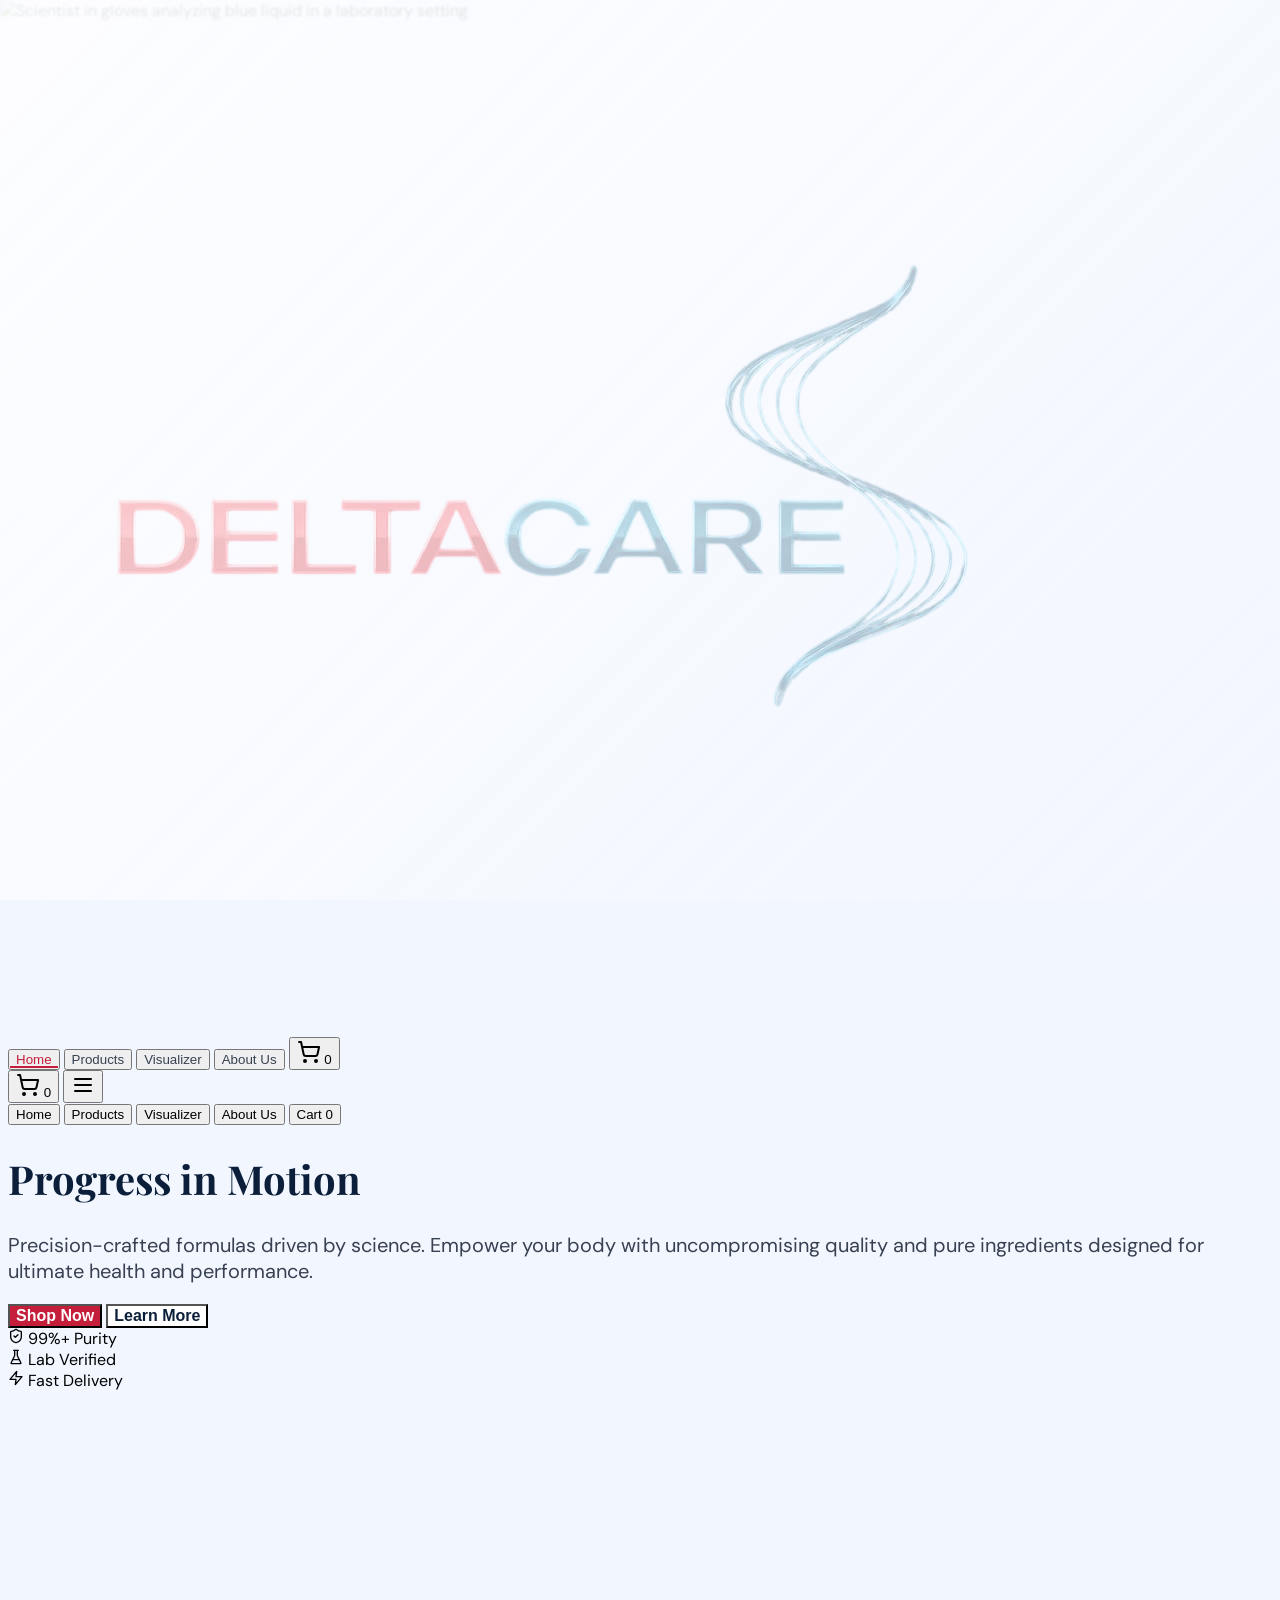
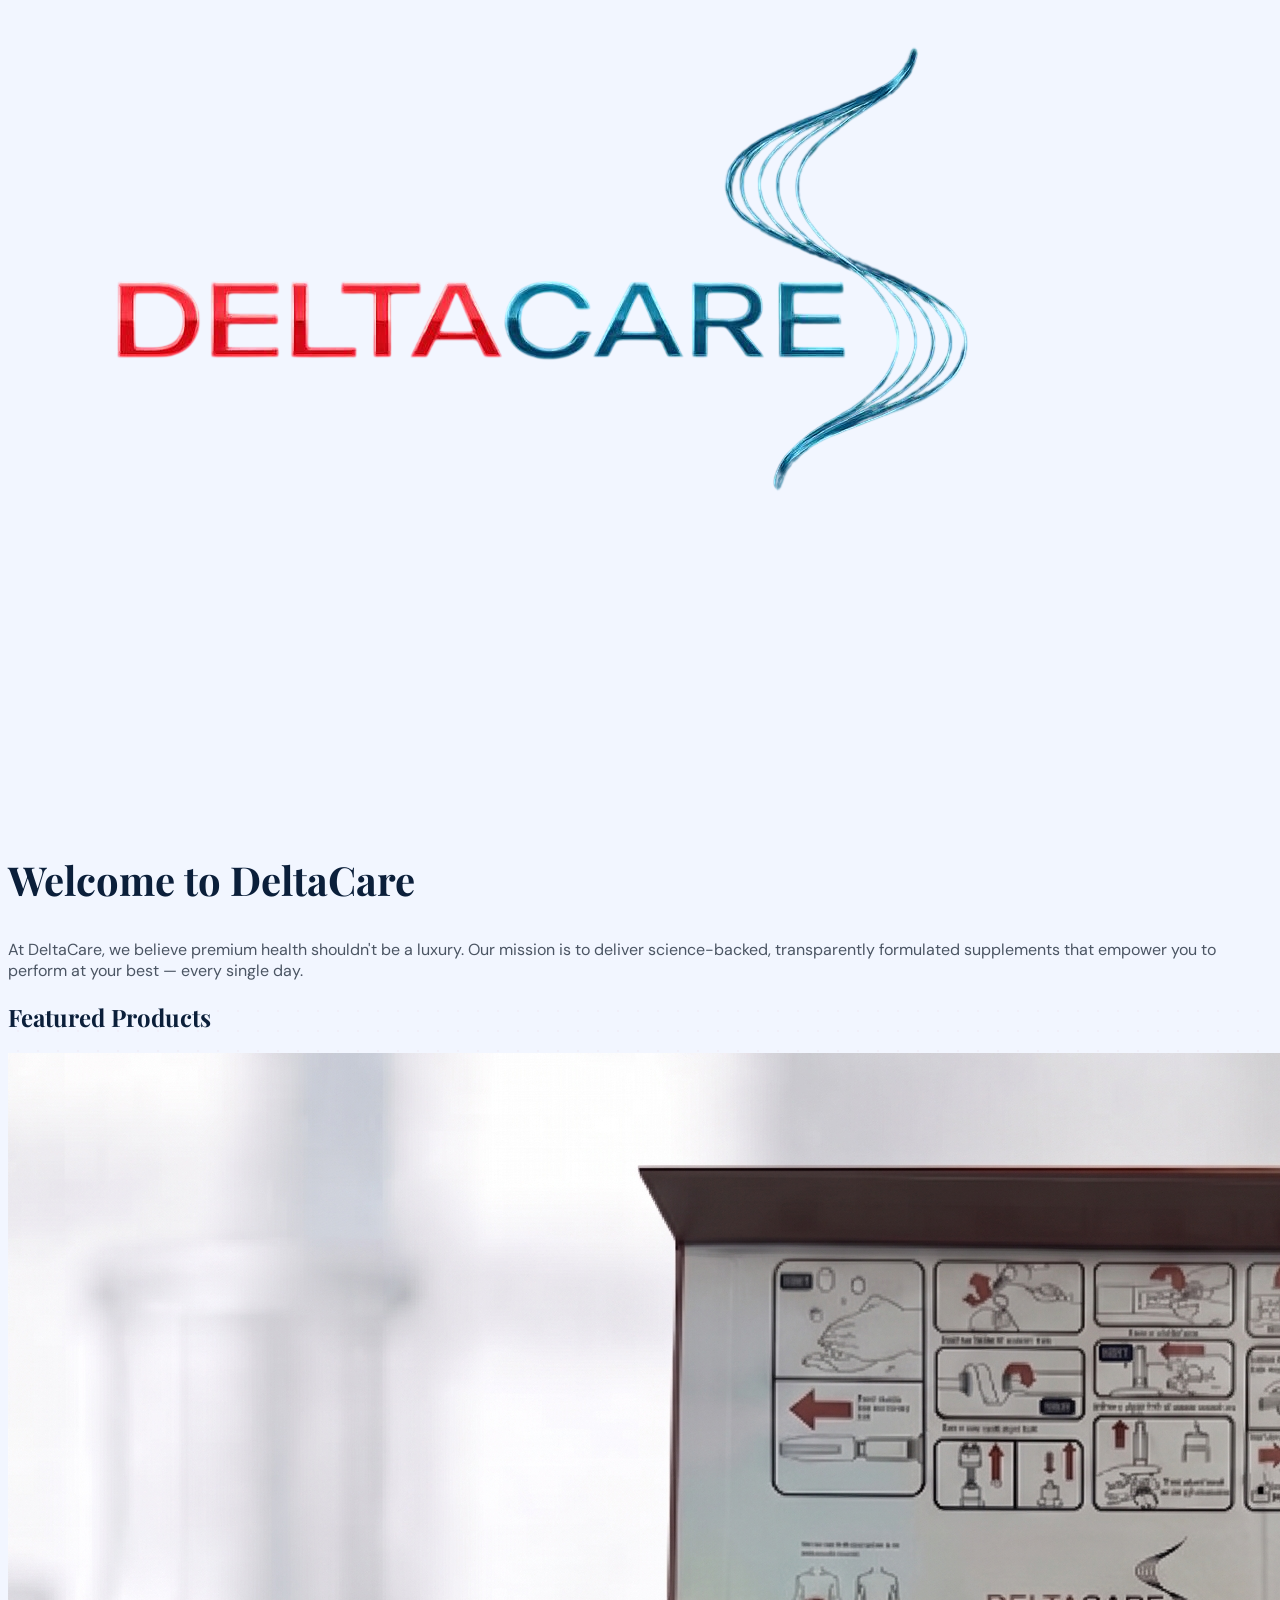
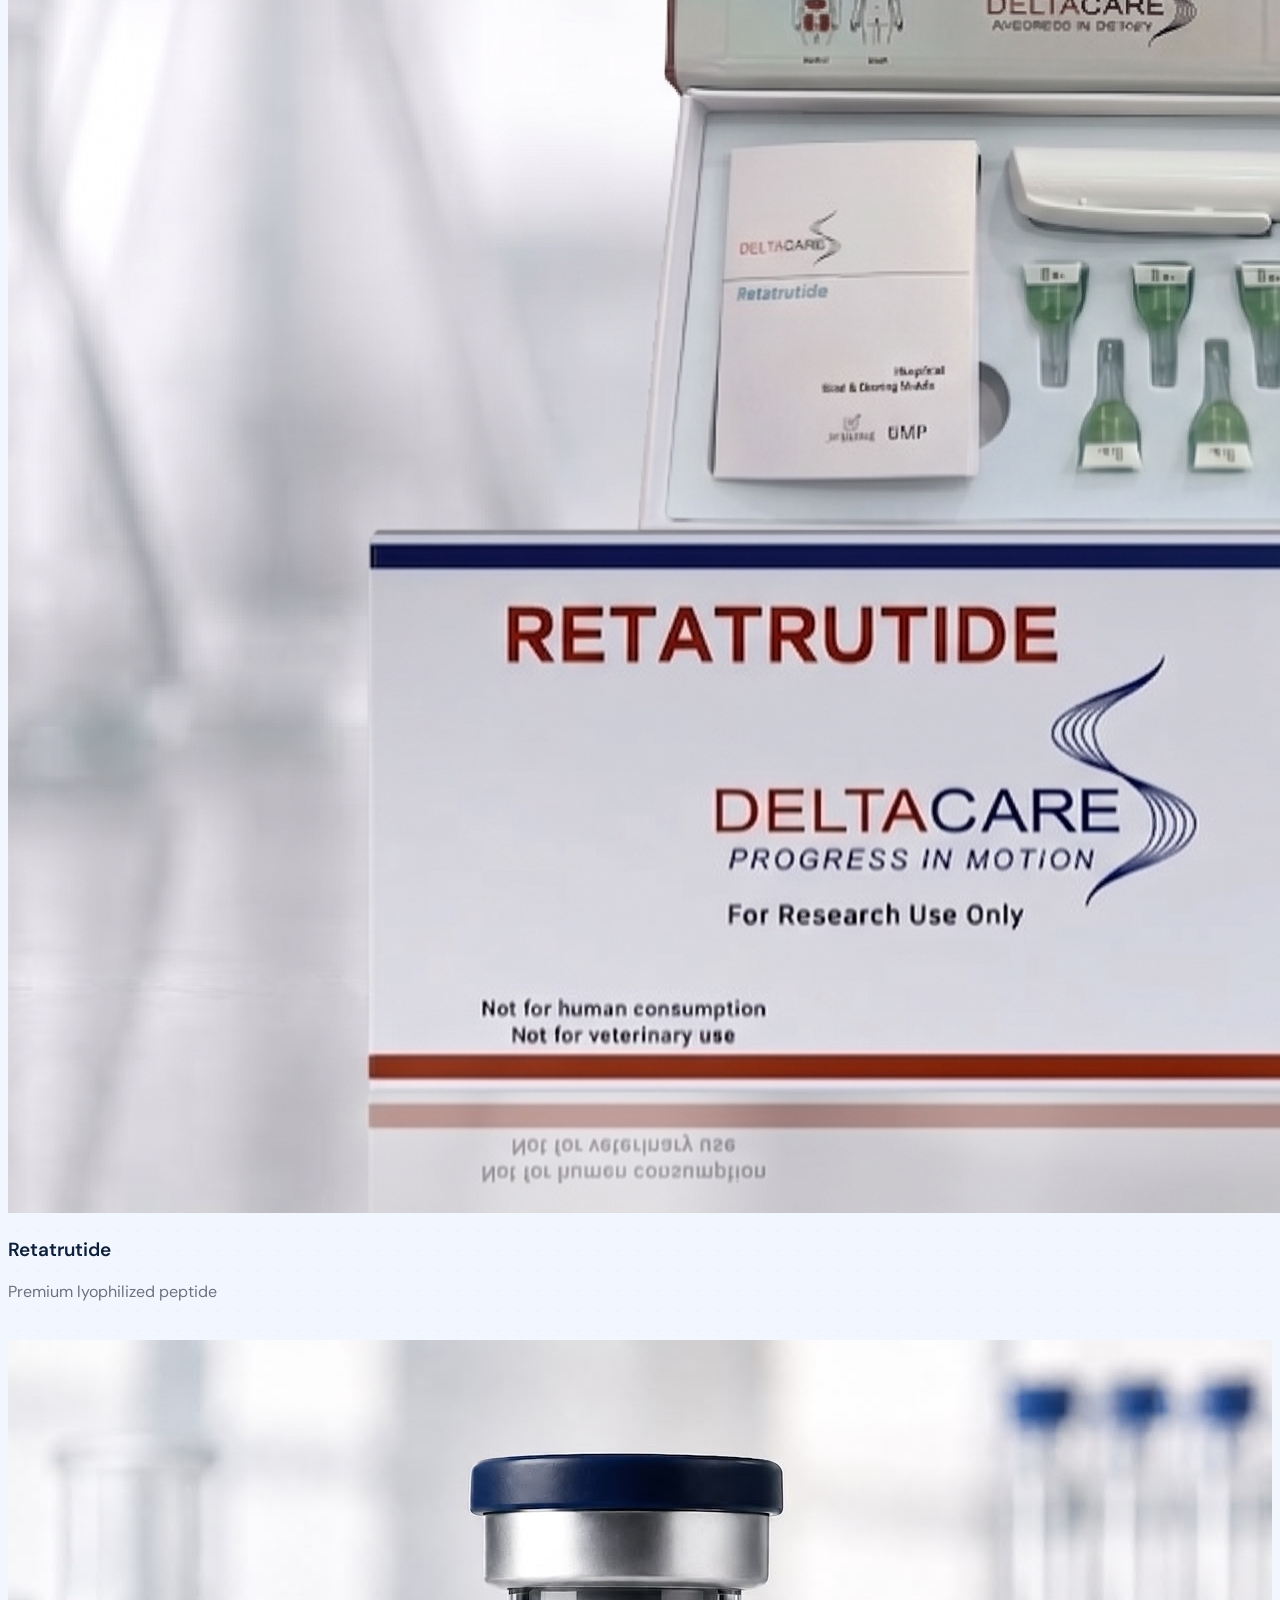
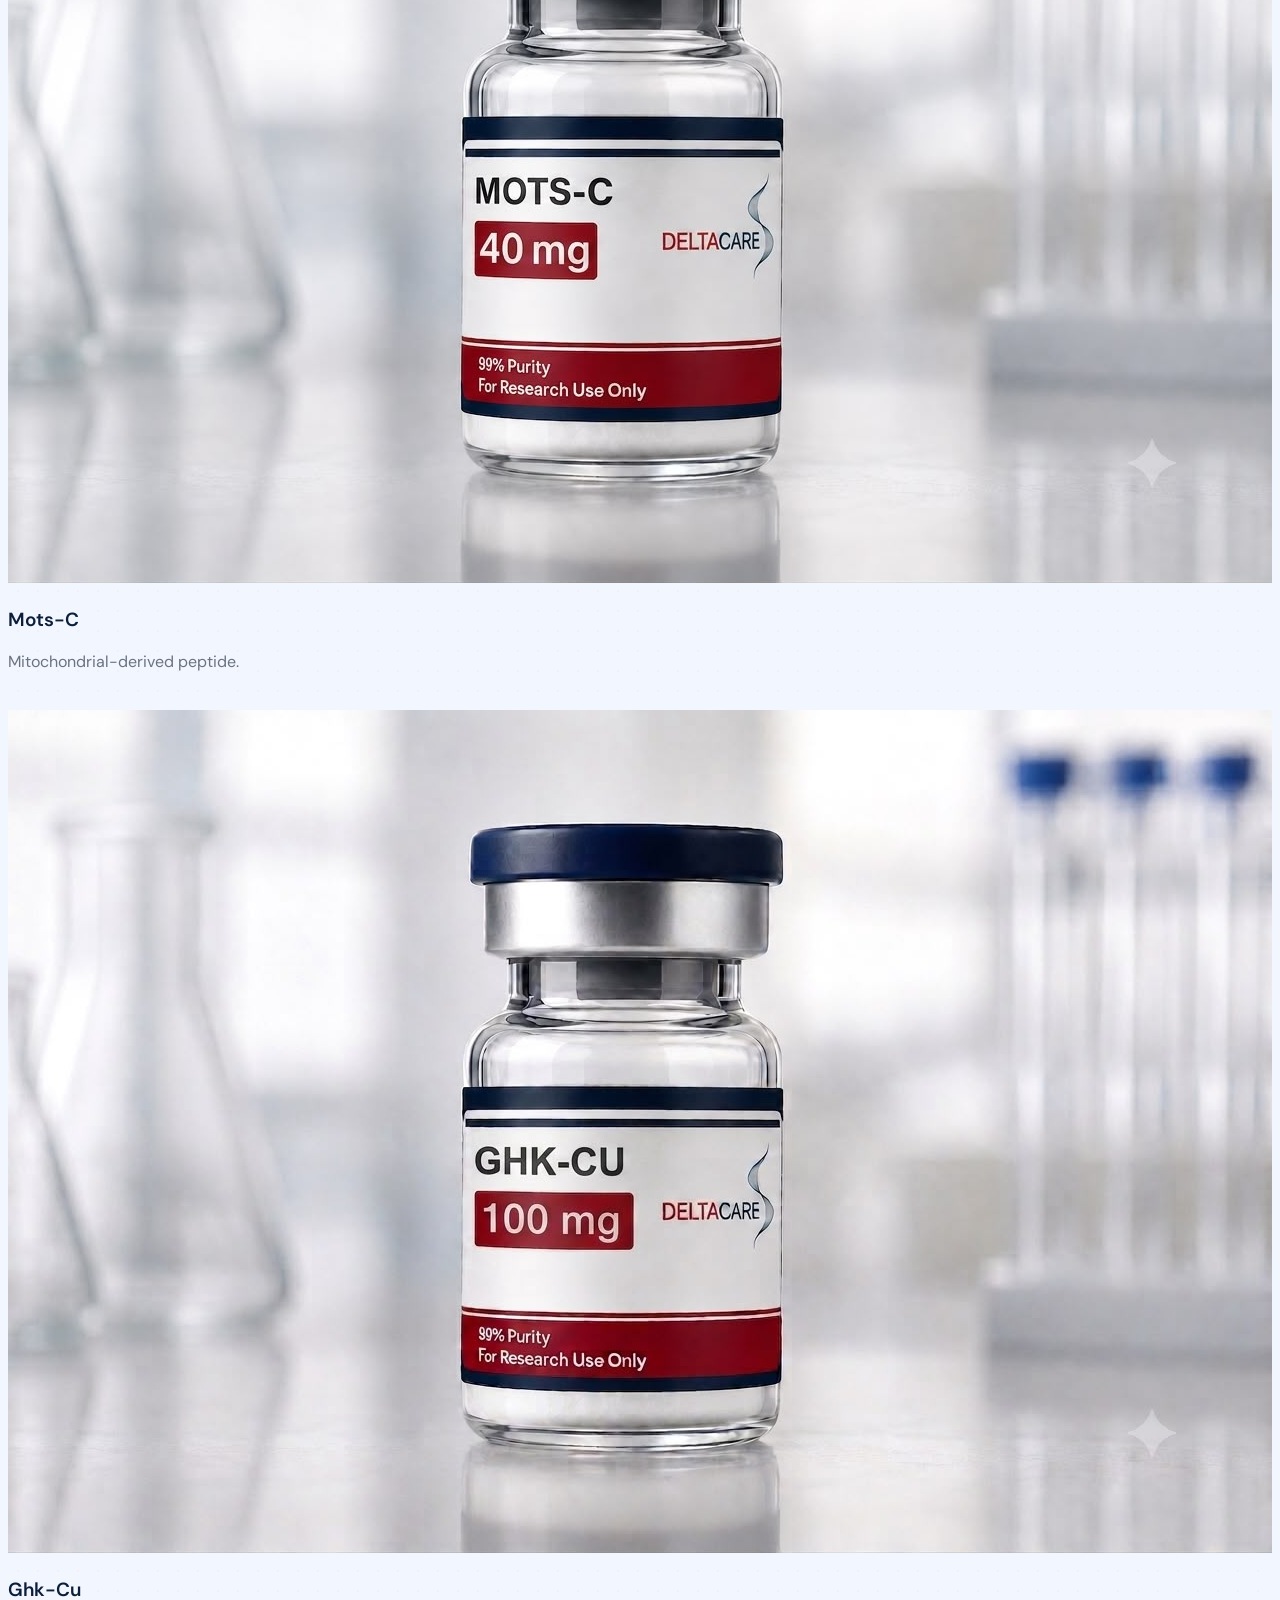
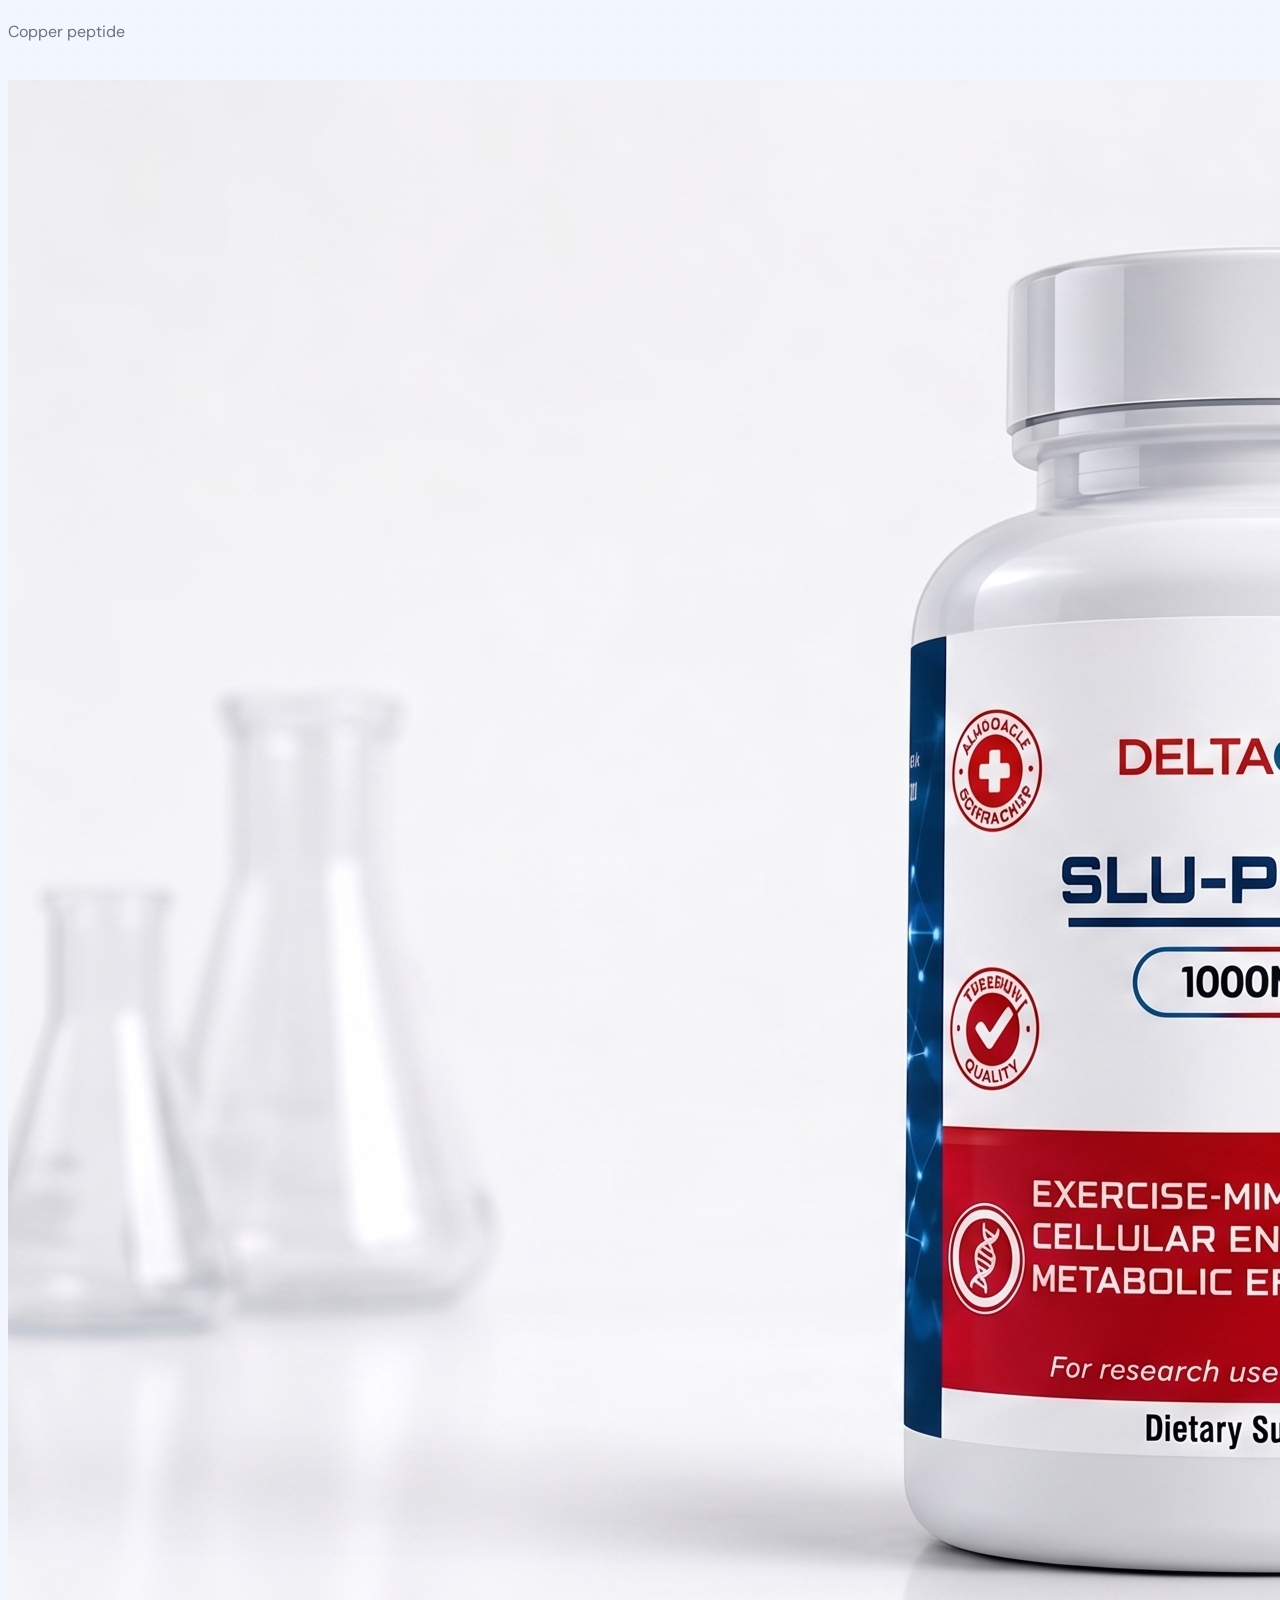
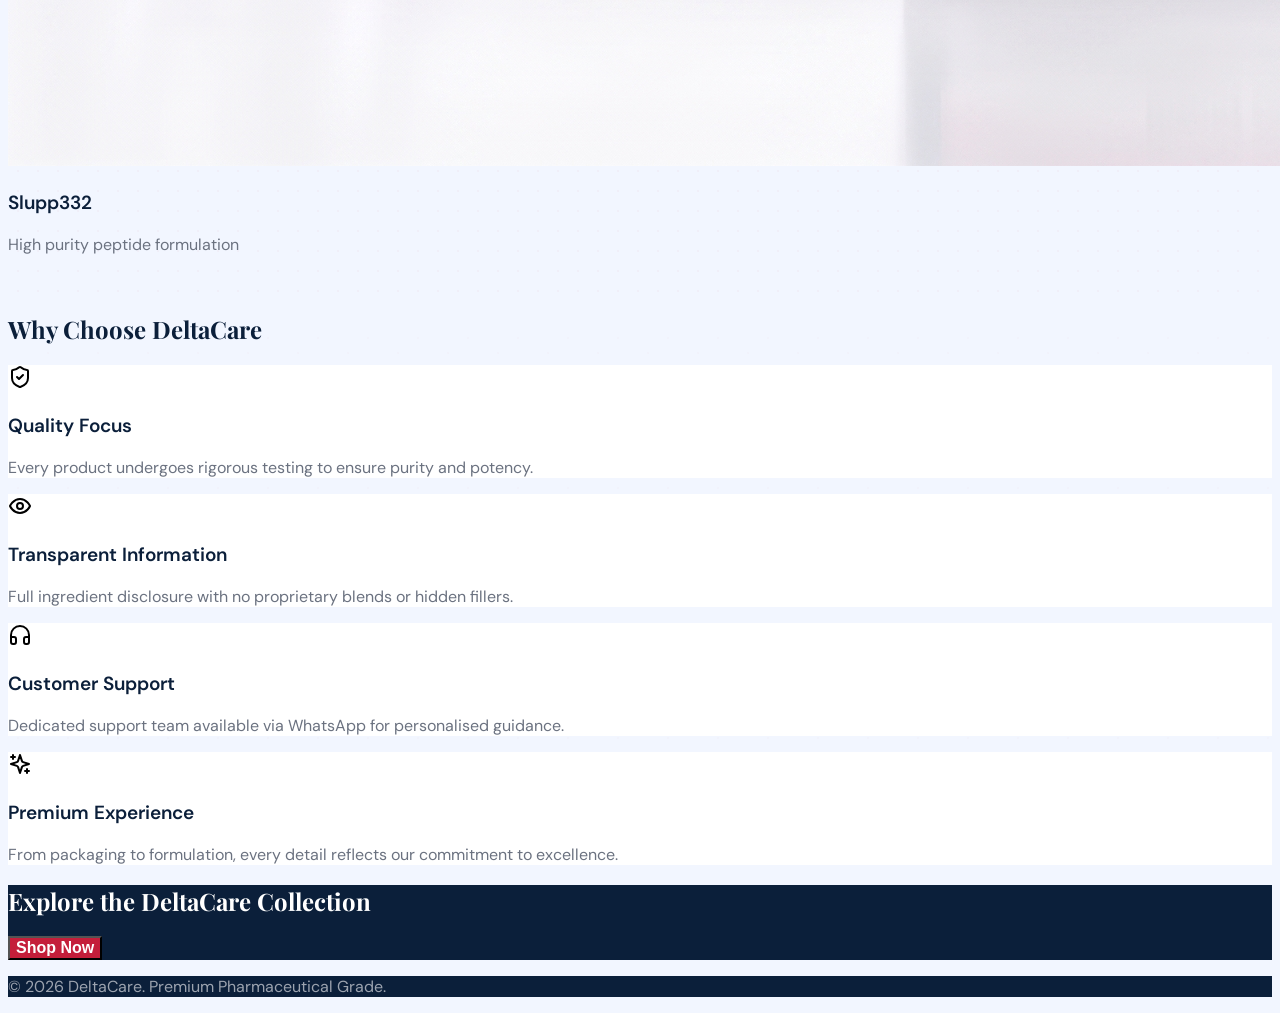
==== commit e5fab1e7: "update dosage calculator" ====
--- a/index.html
+++ b/index.html
@@ -77,6 +77,8 @@
     .pt-20 { position: relative; z-index: 10; }
     .prod-item { display: none; }
     .prod-item.visible { display: block; }
+    .calc-btn.active { background: #0b1f3a; color: #fff; border-color: #0b1f3a; }
+    .calc-btn:hover { border-color: #0b1f3a; }
   </style>
 </head>
  <body data-template-id="__page-root" class="w-full min-h-screen" style="background: rgb(242, 246, 255);">
@@ -165,7 +167,7 @@
    <div class="max-w-7xl mx-auto px-4 py-20 md:py-28 grid md:grid-cols-2 gap-12 items-center relative z-10">
      <div>
       <h1 data-template-id="hero-title" class="canva-text font-display leading-tight reveal hero-entrance-logo" style="color: rgb(11, 31, 58); font-weight: 700; font-style: normal; font-size: 40px;">Progress in Motion</h1>
-      <p data-template-id="hero-subtitle" class="canva-text mt-5 text-lg leading-relaxed reveal hero-entrance-tagline" style="transition-delay: 100ms; color: rgb(55, 65, 81); font-weight: 400; font-style: normal; font-size: 27px;">Precision-crafted formulas driven by science. Empower your body with uncompromising quality and pure ingredients designed for ultimate health and performance.</p>
+      <p data-template-id="hero-subtitle" class="canva-text mt-5 text-lg leading-relaxed reveal hero-entrance-tagline" style="transition-delay: 100ms; color: rgb(55, 65, 81); font-weight: 400; font-style: normal; font-size: 20px;">Precision-crafted formulas driven by science. Empower your body with uncompromising quality and pure ingredients designed for ultimate health and performance.</p>
       
       <!-- Butang CTA -->
       <div class="flex gap-4 mt-8 reveal hero-entrance-cta" style="transition-delay:200ms">
@@ -202,7 +204,7 @@
      </div>
 
      <div class="flex justify-center reveal scale-in" style="transition-delay:150ms"><img data-template-id="hero-image" class="canva-image w-full max-w-lg object-cover hero-parallax img-hover relative z-20" loading="eager" src="image/dc2-logo.png">
-     </div>
+     
     </div>
     <section class="max-w-4xl mx-auto px-4 py-16 text-center">
      <h2 data-template-id="brand-intro-title" class="canva-text font-display reveal hero-entrance-brand" style="color: rgb(11, 31, 58); font-weight: 700; font-style: normal; font-size: 40px;">Welcome to DeltaCare</h2>
@@ -312,6 +314,7 @@
       <h2 data-template-id="home-cta-title" class="canva-text font-display" style="color: rgb(255, 255, 255); font-weight: 700; font-style: normal; font-size: 24px;">Explore the DeltaCare Collection</h2><button data-template-id="home-cta-btn" class="canva-button btn-premium mt-6 px-8 py-3 rounded-full font-medium text-sm" onclick="navigateTo('products')" style="background: rgb(196, 30, 58); color: rgb(255, 255, 255); font-weight: 600; font-style: normal; font-size: 16px;">Shop Now</button>
      </div>
     </section>
+    </div>
    </div><!-- PRODUCTS PAGE -->
    <div id="page-products" class="page relative">
     <div class="max-w-7xl mx-auto px-4 py-12 relative z-10">
@@ -584,78 +587,110 @@
       </div>
      </div>
     </div>
-   </div><!-- VISUALIZER -->
-   <div id="page-visualizer" class="page relative">
-    <div class="max-w-3xl mx-auto px-4 py-12 relative z-10">
-     <h1 data-template-id="viz-title" class="canva-text font-display text-center mb-2 reveal" style="color: rgb(11, 31, 58); font-weight: 700; font-style: normal; font-size: 28px;">Dosage Calculator</h1>
-     <p data-template-id="viz-subtitle" class="canva-text text-center mb-10 opacity-70 reveal" style="transition-delay: 100ms; color: rgb(107, 114, 128); font-weight: 400; font-style: normal; font-size: 16px;">Calculate the required injection volume based on peptide dose, vial strength, and bacteriostatic water.</p>
-     <div class="flex justify-center mb-8 reveal scale-in" style="transition-delay:200ms">
-      <div id="syringe-container" class="syringe-wrap">
-       <svg viewBox="0 0 120 400" width="120" height="400" xmlns="http://www.w3.org/2000/svg"><rect x="35" y="60" width="50" height="280" rx="4" fill="#f0f4f8" stroke="#0b1f3a" stroke-width="2"></rect> <rect x="30" y="55" width="60" height="10" rx="3" fill="#0b1f3a"></rect> <rect x="57" y="340" width="6" height="50" fill="#9ca3af"></rect> <polygon points="57,390 63,390 60,400" fill="#9ca3af"></polygon> <g stroke="#0b1f3a" stroke-width="1" font-size="9" fill="#0b1f3a" font-family="DM Sans, sans-serif">
-         <line x1="35" y1="326" x2="45" y2="326"></line>
-         <text x="22" y="329" text-anchor="end">
-          0.1
-         </text>
-         <line x1="35" y1="300" x2="45" y2="300"></line>
-         <text x="22" y="303" text-anchor="end">
-          0.2
-         </text>
-         <line x1="35" y1="274" x2="48" y2="274"></line>
-         <text x="22" y="277" text-anchor="end">
-          0.3
-         </text>
-         <line x1="35" y1="248" x2="45" y2="248"></line>
-         <text x="22" y="251" text-anchor="end">
-          0.4
-         </text>
-         <line x1="35" y1="222" x2="48" y2="222"></line>
-         <text x="22" y="225" text-anchor="end">
-          0.5
-         </text>
-         <line x1="35" y1="196" x2="45" y2="196"></line>
-         <text x="22" y="199" text-anchor="end">
-          0.6
-         </text>
-         <line x1="35" y1="170" x2="48" y2="170"></line>
-         <text x="22" y="173" text-anchor="end">
-          0.7
-         </text>
-         <line x1="35" y1="144" x2="45" y2="144"></line>
-         <text x="22" y="147" text-anchor="end">
-          0.8
-         </text>
-         <line x1="35" y1="118" x2="48" y2="118"></line>
-         <text x="22" y="121" text-anchor="end">
-          0.9
-         </text>
-         <line x1="35" y1="92" x2="48" y2="92"></line>
-         <text x="22" y="95" text-anchor="end">
-          1.0
-         </text>
-         <line x1="35" y1="79" x2="45" y2="79"></line>
-         <text x="22" y="82" text-anchor="end">
-          1.5
-         </text>
-         <line x1="35" y1="66" x2="48" y2="66"></line>
-         <text x="22" y="69" text-anchor="end">
-          2.0
-         </text>
-        </g> <rect id="syringe-liquid" x="37" y="338" width="46" height="0" fill="#C41E3A" opacity="0.7" rx="2" style="transition: y 0.6s cubic-bezier(0.4,0,0.2,1), height 0.6s cubic-bezier(0.4,0,0.2,1);"></rect> <rect id="syringe-plunger" x="38" y="30" width="44" height="10" rx="3" fill="#0b1f3a" style="transition: y 0.6s cubic-bezier(0.4,0,0.2,1);"></rect> <rect x="55" y="10" width="10" height="25" rx="3" fill="#0b1f3a"></rect> <rect x="50" y="5" width="20" height="8" rx="4" fill="#0b1f3a"></rect>
-       </svg>
-      </div>
-     </div>
-     <div class="text-center mb-8">
-      <p class="text-sm text-gray-500 font-medium uppercase tracking-wider">Selected Volume</p>
-      <p id="viz-volume-display" class="text-4xl font-bold text-[#0b1f3a] mt-1">0.0 ml</p>
-     </div>
-     <div class="flex flex-wrap justify-center gap-2 mb-8 reveal" style="transition-delay:300ms"><button class="vol-btn px-3 py-2 rounded-lg text-sm font-medium border border-gray-200 hover:bg-gray-50" data-vol="0.1">0.1 ml</button> <button class="vol-btn px-3 py-2 rounded-lg text-sm font-medium border border-gray-200 hover:bg-gray-50" data-vol="0.2">0.2 ml</button> <button class="vol-btn px-3 py-2 rounded-lg text-sm font-medium border border-gray-200 hover:bg-gray-50" data-vol="0.3">0.3 ml</button> <button class="vol-btn px-3 py-2 rounded-lg text-sm font-medium border border-gray-200 hover:bg-gray-50" data-vol="0.4">0.4 ml</button> <button class="vol-btn px-3 py-2 rounded-lg text-sm font-medium border border-gray-200 hover:bg-gray-50" data-vol="0.5">0.5 ml</button> <button class="vol-btn px-3 py-2 rounded-lg text-sm font-medium border border-gray-200 hover:bg-gray-50" data-vol="0.6">0.6 ml</button> <button class="vol-btn px-3 py-2 rounded-lg text-sm font-medium border border-gray-200 hover:bg-gray-50" data-vol="0.7">0.7 ml</button> <button class="vol-btn px-3 py-2 rounded-lg text-sm font-medium border border-gray-200 hover:bg-gray-50" data-vol="0.8">0.8 ml</button> <button class="vol-btn px-3 py-2 rounded-lg text-sm font-medium border border-gray-200 hover:bg-gray-50" data-vol="0.9">0.9 ml</button> <button class="vol-btn px-3 py-2 rounded-lg text-sm font-medium border border-gray-200 hover:bg-gray-50" data-vol="1.0">1.0 ml</button> <button class="vol-btn px-3 py-2 rounded-lg text-sm font-medium border border-gray-200 hover:bg-gray-50" data-vol="1.5">1.5 ml</button> <button class="vol-btn px-3 py-2 rounded-lg text-sm font-medium border border-gray-200 hover:bg-gray-50" data-vol="2.0">2.0 ml</button>
-     </div>
-     
-     <div class="bg-gray-50 border border-gray-200 rounded-xl p-5 reveal">
-      <p data-template-id="viz-disclaimer" class="canva-text text-xs leading-relaxed text-center" style="color: rgb(107, 114, 128); font-weight: 400; font-style: normal; font-size: 16px;">This visualizer is provided for educational purposes only and does not provide personalized dosing recommendations. Always follow the instructions supplied with the product and consult an appropriate healthcare professional if needed.</p>
-     </div>
+   </div>
+   
+   <!-- VISUALIZER -->
+<div id="page-visualizer" class="page relative">
+ <div class="max-w-3xl mx-auto px-4 py-12 relative z-10">
+  <h1 data-template-id="viz-title" class="canva-text font-display text-center mb-2 reveal" style="color: rgb(11, 31, 58); font-weight: 700; font-style: normal; font-size: 28px;">Dosage Calculator</h1>
+  <p data-template-id="viz-subtitle" class="canva-text text-center mb-8 opacity-70 reveal" style="transition-delay: 100ms; color: rgb(107, 114, 128); font-weight: 400; font-style: normal; font-size: 16px;">Calculate the required injection volume based on dose, peptide strength, and BAC water volume.</p>
+  
+  <!-- Syringe Display -->
+  <div class="flex justify-center mb-6 reveal scale-in" style="transition-delay:200ms">
+   <div id="syringe-container" class="syringe-wrap">
+    <svg viewBox="0 0 120 400" width="120" height="400" xmlns="http://www.w3.org/2000/svg">
+      <rect x="35" y="60" width="50" height="280" rx="4" fill="#f0f4f8" stroke="#0b1f3a" stroke-width="2"></rect> 
+      <rect x="30" y="55" width="60" height="10" rx="3" fill="#0b1f3a"></rect> 
+      <rect x="57" y="340" width="6" height="50" fill="#9ca3af"></rect> 
+      <polygon points="57,390 63,390 60,400" fill="#9ca3af"></polygon> 
+      <g stroke="#0b1f3a" stroke-width="1" font-size="9" fill="#0b1f3a" font-family="DM Sans, sans-serif">
+        <line x1="35" y1="326" x2="45" y2="326"></line><text x="22" y="329" text-anchor="end">0.1</text>
+        <line x1="35" y1="300" x2="45" y2="300"></line><text x="22" y="303" text-anchor="end">0.2</text>
+        <line x1="35" y1="274" x2="48" y2="274"></line><text x="22" y="277" text-anchor="end">0.3</text>
+        <line x1="35" y1="248" x2="45" y2="248"></line><text x="22" y="251" text-anchor="end">0.4</text>
+        <line x1="35" y1="222" x2="48" y2="222"></line><text x="22" y="225" text-anchor="end">0.5</text>
+        <line x1="35" y1="196" x2="45" y2="196"></line><text x="22" y="199" text-anchor="end">0.6</text>
+        <line x1="35" y1="170" x2="48" y2="170"></line><text x="22" y="173" text-anchor="end">0.7</text>
+        <line x1="35" y1="144" x2="45" y2="144"></line><text x="22" y="147" text-anchor="end">0.8</text>
+        <line x1="35" y1="118" x2="48" y2="118"></line><text x="22" y="121" text-anchor="end">0.9</text>
+        <line x1="35" y1="92" x2="48" y2="92"></line><text x="22" y="95" text-anchor="end">1.0</text>
+        <line x1="35" y1="79" x2="45" y2="79"></line><text x="22" y="82" text-anchor="end">1.5</text>
+        <line x1="35" y1="66" x2="48" y2="66"></line><text x="22" y="69" text-anchor="end">2.0</text>
+      </g> 
+      <rect id="syringe-liquid" x="37" y="338" width="46" height="0" fill="#C41E3A" opacity="0.7" rx="2" style="transition: y 0.6s cubic-bezier(0.4,0,0.2,1), height 0.6s cubic-bezier(0.4,0,0.2,1);"></rect> 
+      <rect id="syringe-plunger" x="38" y="328" width="44" height="10" rx="3" fill="#0b1f3a" style="transition: y 0.6s cubic-bezier(0.4,0,0.2,1);"></rect> 
+      <rect x="55" y="10" width="10" height="25" rx="3" fill="#0b1f3a"></rect> 
+      <rect x="50" y="5" width="20" height="8" rx="4" fill="#0b1f3a"></rect>
+    </svg>
+   </div>
+  </div>
+
+  <div class="text-center mb-8">
+   <p class="text-sm text-gray-500 font-medium uppercase tracking-wider">Required Injection Volume</p>
+   <p id="viz-volume-display" class="text-4xl font-bold text-[#0b1f3a] mt-1">0.00 ml</p>
+  </div>
+
+  <!-- Form Selection Section -->
+  <div class="bg-white/80 backdrop-blur-sm p-6 rounded-2xl border border-gray-100 shadow-sm space-y-6 mb-8 reveal">
+   
+   <!-- 1. Dose of Peptide -->
+   <div>
+    <label class="block text-sm font-semibold text-[#0b1f3a] mb-2">1. Select Dose of Peptide (mg)</label>
+    <div class="flex flex-wrap gap-2" id="dose-options">
+     <button class="calc-btn dose-btn px-3 py-1.5 rounded-lg text-sm font-medium border border-gray-200" data-val="0.1">0.1mg</button>
+     <button class="calc-btn dose-btn px-3 py-1.5 rounded-lg text-sm font-medium border border-gray-200" data-val="0.25">0.25mg</button>
+     <button class="calc-btn dose-btn px-3 py-1.5 rounded-lg text-sm font-medium border border-gray-200" data-val="0.5">0.5mg</button>
+     <button class="calc-btn dose-btn px-3 py-1.5 rounded-lg text-sm font-medium border border-gray-200" data-val="1">1mg</button>
+     <button class="calc-btn dose-btn px-3 py-1.5 rounded-lg text-sm font-medium border border-gray-200" data-val="2.5">2.5mg</button>
+     <button class="calc-btn dose-btn px-3 py-1.5 rounded-lg text-sm font-medium border border-gray-200" data-val="5">5mg</button>
+     <button class="calc-btn dose-btn px-3 py-1.5 rounded-lg text-sm font-medium border border-gray-200" data-val="7.5">7.5mg</button>
+     <button class="calc-btn dose-btn px-3 py-1.5 rounded-lg text-sm font-medium border border-gray-200" data-val="10">10mg</button>
+     <button class="calc-btn dose-btn px-3 py-1.5 rounded-lg text-sm font-medium border border-gray-200" data-val="other">Other</button>
     </div>
-   </div><!-- CART -->
+    <input type="number" id="custom-dose" placeholder="Enter dose in mg (> 10mg)" class="hidden mt-2 w-full p-2 text-sm border border-gray-300 rounded-lg focus:outline-none focus:border-red-500" step="any">
+   </div>
+
+   <!-- 2. Peptide Strength -->
+   <div>
+    <label class="block text-sm font-semibold text-[#0b1f3a] mb-2">2. Select Peptide Strength / Vial Size (mg)</label>
+    <div class="flex flex-wrap gap-2" id="strength-options">
+     <button class="calc-btn strength-btn px-3 py-1.5 rounded-lg text-sm font-medium border border-gray-200" data-val="5">5mg</button>
+     <button class="calc-btn strength-btn px-3 py-1.5 rounded-lg text-sm font-medium border border-gray-200" data-val="10">10mg</button>
+     <button class="calc-btn strength-btn px-3 py-1.5 rounded-lg text-sm font-medium border border-gray-200" data-val="15">15mg</button>
+     <button class="calc-btn strength-btn px-3 py-1.5 rounded-lg text-sm font-medium border border-gray-200" data-val="30">30mg</button>
+     <button class="calc-btn strength-btn px-3 py-1.5 rounded-lg text-sm font-medium border border-gray-200" data-val="50">50mg</button>
+     <button class="calc-btn strength-btn px-3 py-1.5 rounded-lg text-sm font-medium border border-gray-200" data-val="100">100mg</button>
+     <button class="calc-btn strength-btn px-3 py-1.5 rounded-lg text-sm font-medium border border-gray-200" data-val="1000">1000mg</button>
+     <button class="calc-btn strength-btn px-3 py-1.5 rounded-lg text-sm font-medium border border-gray-200" data-val="other">Other</button>
+    </div>
+    <input type="number" id="custom-strength" placeholder="Enter strength in mg" class="hidden mt-2 w-full p-2 text-sm border border-gray-300 rounded-lg focus:outline-none focus:border-red-500" step="any">
+   </div>
+
+   <!-- 3. BAC Water Volume -->
+   <div>
+    <label class="block text-sm font-semibold text-[#0b1f3a] mb-2">3. Select BAC Water Added (ml)</label>
+    <div class="flex flex-wrap gap-2" id="water-options">
+     <button class="calc-btn water-btn px-3 py-1.5 rounded-lg text-sm font-medium border border-gray-200" data-val="0.5">0.5ml</button>
+     <button class="calc-btn water-btn px-3 py-1.5 rounded-lg text-sm font-medium border border-gray-200" data-val="1.0">1.0ml</button>
+     <button class="calc-btn water-btn px-3 py-1.5 rounded-lg text-sm font-medium border border-gray-200" data-val="1.5">1.5ml</button>
+     <button class="calc-btn water-btn px-3 py-1.5 rounded-lg text-sm font-medium border border-gray-200" data-val="2.0">2.0ml</button>
+     <button class="calc-btn water-btn px-3 py-1.5 rounded-lg text-sm font-medium border border-gray-200" data-val="2.5">2.5ml</button>
+     <button class="calc-btn water-btn px-3 py-1.5 rounded-lg text-sm font-medium border border-gray-200" data-val="3.0">3.0ml</button>
+     <button class="calc-btn water-btn px-3 py-1.5 rounded-lg text-sm font-medium border border-gray-200" data-val="5.0">5.0ml</button>
+     <button class="calc-btn water-btn px-3 py-1.5 rounded-lg text-sm font-medium border border-gray-200" data-val="other">Other</button>
+    </div>
+    <input type="number" id="custom-water" placeholder="Enter BAC water volume in ml" class="hidden mt-2 w-full p-2 text-sm border border-gray-300 rounded-lg focus:outline-none focus:border-red-500" step="any">
+   </div>
+
+  </div>
+
+  <div class="bg-gray-50 border border-gray-200 rounded-xl p-5 reveal">
+   <p data-template-id="viz-disclaimer" class="canva-text text-xs leading-relaxed text-center" style="color: rgb(107, 114, 128); font-weight: 400; font-style: normal; font-size: 16px;">This calculator is provided for educational purposes only and does not provide personalized dosing recommendations. Always follow the instructions supplied with the product and consult an appropriate healthcare professional if needed.</p>
+  </div>
+ </div>
+</div>
+
+<!-- CART -->
    <div id="page-cart" class="page relative">
     <div class="max-w-3xl mx-auto px-4 py-12 relative z-10">
      <h1 data-template-id="cart-page-title" class="canva-text font-display mb-8 reveal" style="color: rgb(11, 31, 58); font-weight: 700; font-style: normal; font-size: 32px;">Shopping Cart</h1>
@@ -919,24 +954,73 @@
   btn.appendChild(ripple); setTimeout(() => ripple.remove(), 600);
 });
 
-// Visualizer
-const volumes = [0, 0.1, 0.2, 0.3, 0.4, 0.5, 0.6, 0.7, 0.8, 0.9, 1.0, 1.5, 2.0];
-let currentVolIdx = 0;
-function setVolume(ml) { const idx = volumes.indexOf(ml); if (idx === -1) return; currentVolIdx = idx; updateSyringe(); }
-function updateSyringe() {
-  const ml = volumes[currentVolIdx]; const maxH = 272; const fillH = (ml / 2.0) * maxH;
+// Dosage Calculator Logic
+let selectedDose = null;
+let selectedStrength = null;
+let selectedWater = null;
+
+function setupOptionGroup(btnClass, inputId, onSelect) {
+  const buttons = document.querySelectorAll('.' + btnClass);
+  const customInput = document.getElementById(inputId);
+
+  buttons.forEach(btn => {
+    btn.addEventListener('click', () => {
+      buttons.forEach(b => b.classList.remove('active'));
+      btn.classList.add('active');
+      const val = btn.dataset.val;
+
+      if (val === 'other') {
+        customInput.classList.remove('hidden');
+        customInput.focus();
+        onSelect(parseFloat(customInput.value) || null);
+      } else {
+        customInput.classList.add('hidden');
+        onSelect(parseFloat(val));
+      }
+      calculateVolume();
+    });
+  });
+
+  customInput.addEventListener('input', () => {
+    onSelect(parseFloat(customInput.value) || null);
+    calculateVolume();
+  });
+}
+
+setupOptionGroup('dose-btn', 'custom-dose', val => selectedDose = val);
+setupOptionGroup('strength-btn', 'custom-strength', val => selectedStrength = val);
+setupOptionGroup('water-btn', 'custom-water', val => selectedWater = val);
+
+function calculateVolume() {
+  if (selectedDose && selectedStrength && selectedWater && selectedStrength > 0) {
+    // Formula Pengiraan Volume Injection (ml) = (Dose / Strength) * Water Volume
+    const volume = (selectedDose / selectedStrength) * selectedWater;
+    updateSyringeDisplay(volume);
+  } else {
+    updateSyringeDisplay(0);
+  }
+}
+
+// dosage calculator
+function updateSyringeDisplay(ml) {
+  const maxSyringeCapacity = 2.0; // Maksimum julat pada skala jarum (2.0 ml)
+  const maxH = 272; // Tinggi fizikal cecair dalam SVG
+  
+  // Tentukan ketinggian cecair (clampkan maksimum pada 2.0 ml untuk paparan)
+  const clampedMl = Math.min(ml, maxSyringeCapacity);
+  const fillH = (clampedMl / maxSyringeCapacity) * maxH;
+
   document.getElementById('syringe-liquid').setAttribute('height', fillH);
   document.getElementById('syringe-liquid').setAttribute('y', 338 - fillH);
   document.getElementById('syringe-plunger').setAttribute('y', 338 - fillH - 10);
-  document.getElementById('viz-volume-display').textContent = ml === 0 ? '0.0 ml' : ml.toFixed(1) + ' ml';
-  document.querySelectorAll('.vol-btn').forEach(b => b.classList.toggle('active', parseFloat(b.dataset.vol) === ml));
+  
+  // Kemaskini Paparan Teks
+  document.getElementById('viz-volume-display').textContent = ml === 0 ? '0.00 ml' : ml.toFixed(2) + ' ml';
+
   const container = document.getElementById('syringe-container');
-  container.classList.add('zoom'); setTimeout(() => container.classList.remove('zoom'), 400);
-}
-document.querySelectorAll('.vol-btn').forEach(btn => btn.addEventListener('click', () => setVolume(parseFloat(btn.dataset.vol))));
-document.getElementById('viz-prev').addEventListener('click', () => { if (currentVolIdx > 0) { currentVolIdx--; updateSyringe(); } });
-document.getElementById('viz-next').addEventListener('click', () => { if (currentVolIdx < volumes.length - 1) { currentVolIdx++; updateSyringe(); } });
-document.getElementById('viz-reset').addEventListener('click', () => { currentVolIdx = 0; updateSyringe(); });
+  container.classList.add('zoom');
+  setTimeout(() => container.classList.remove('zoom'), 400);
+}
 
 // Back to top
 const btt = document.getElementById('back-to-top');
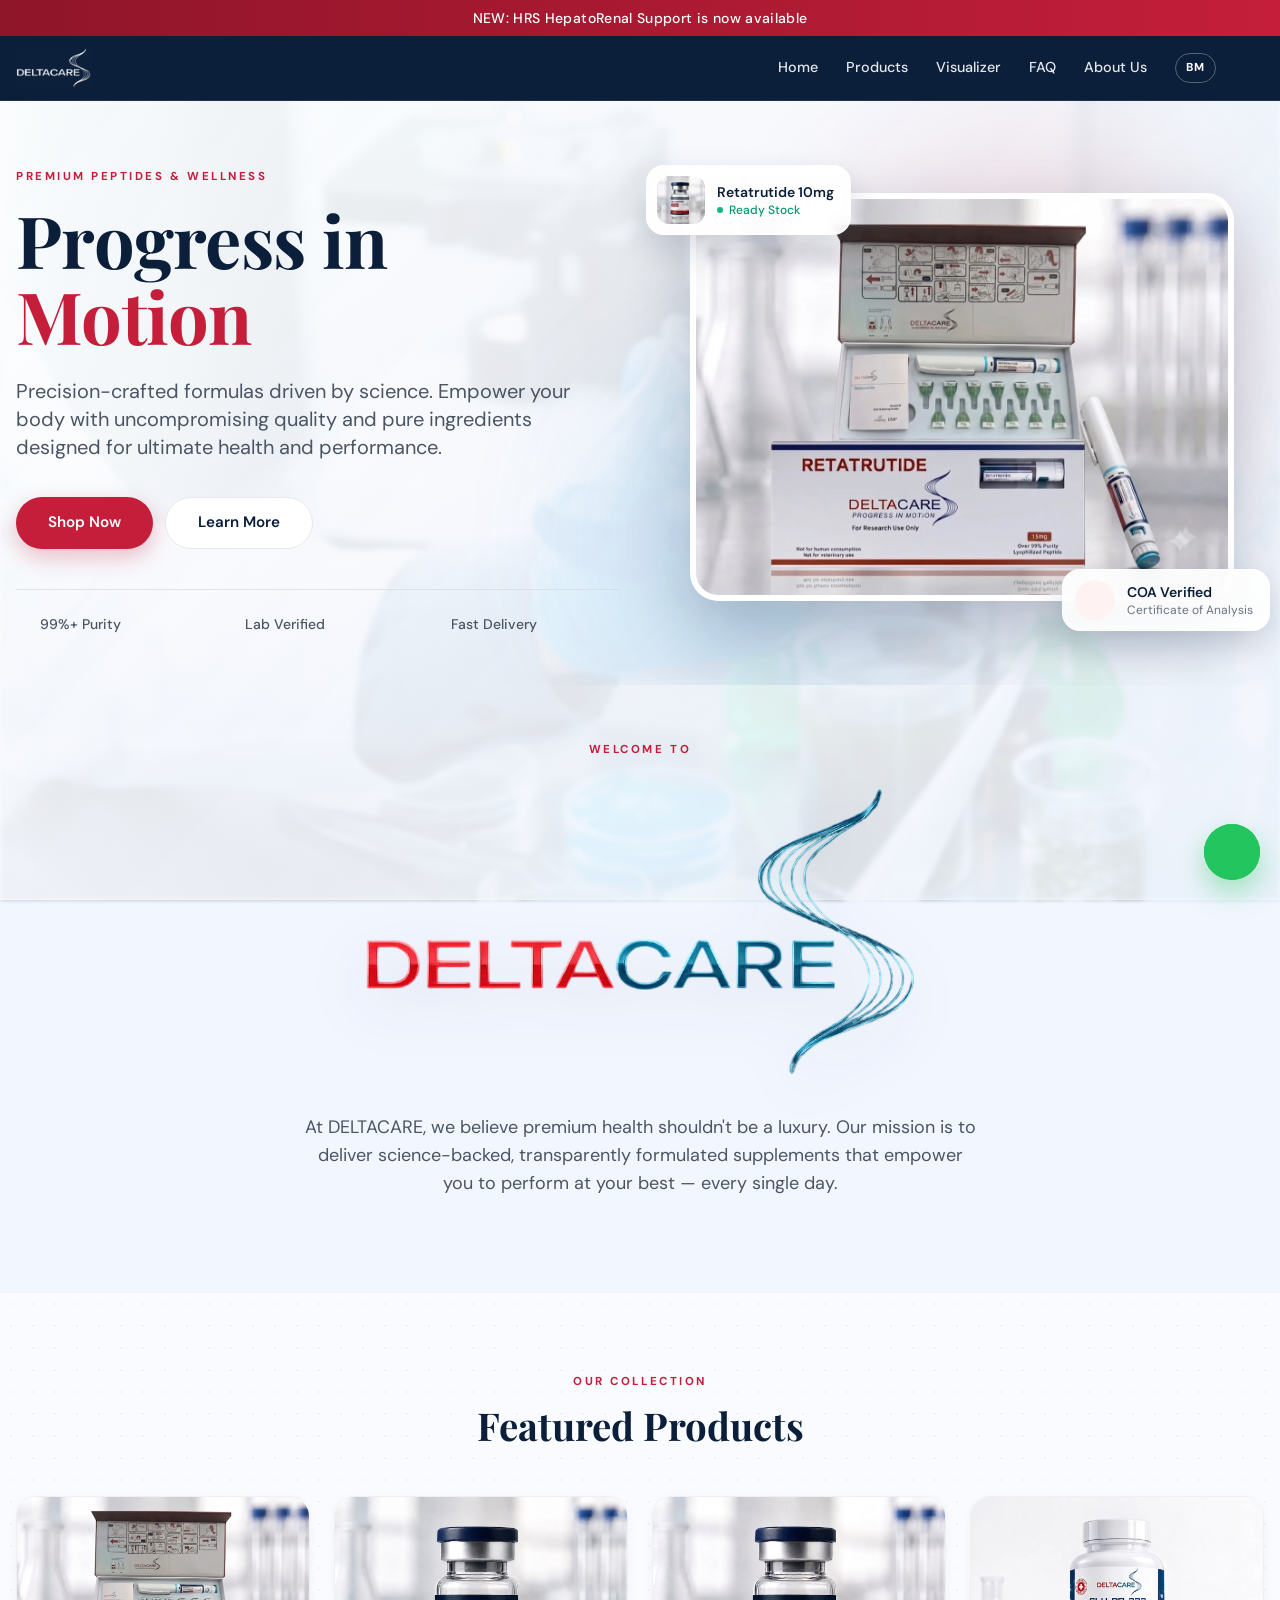
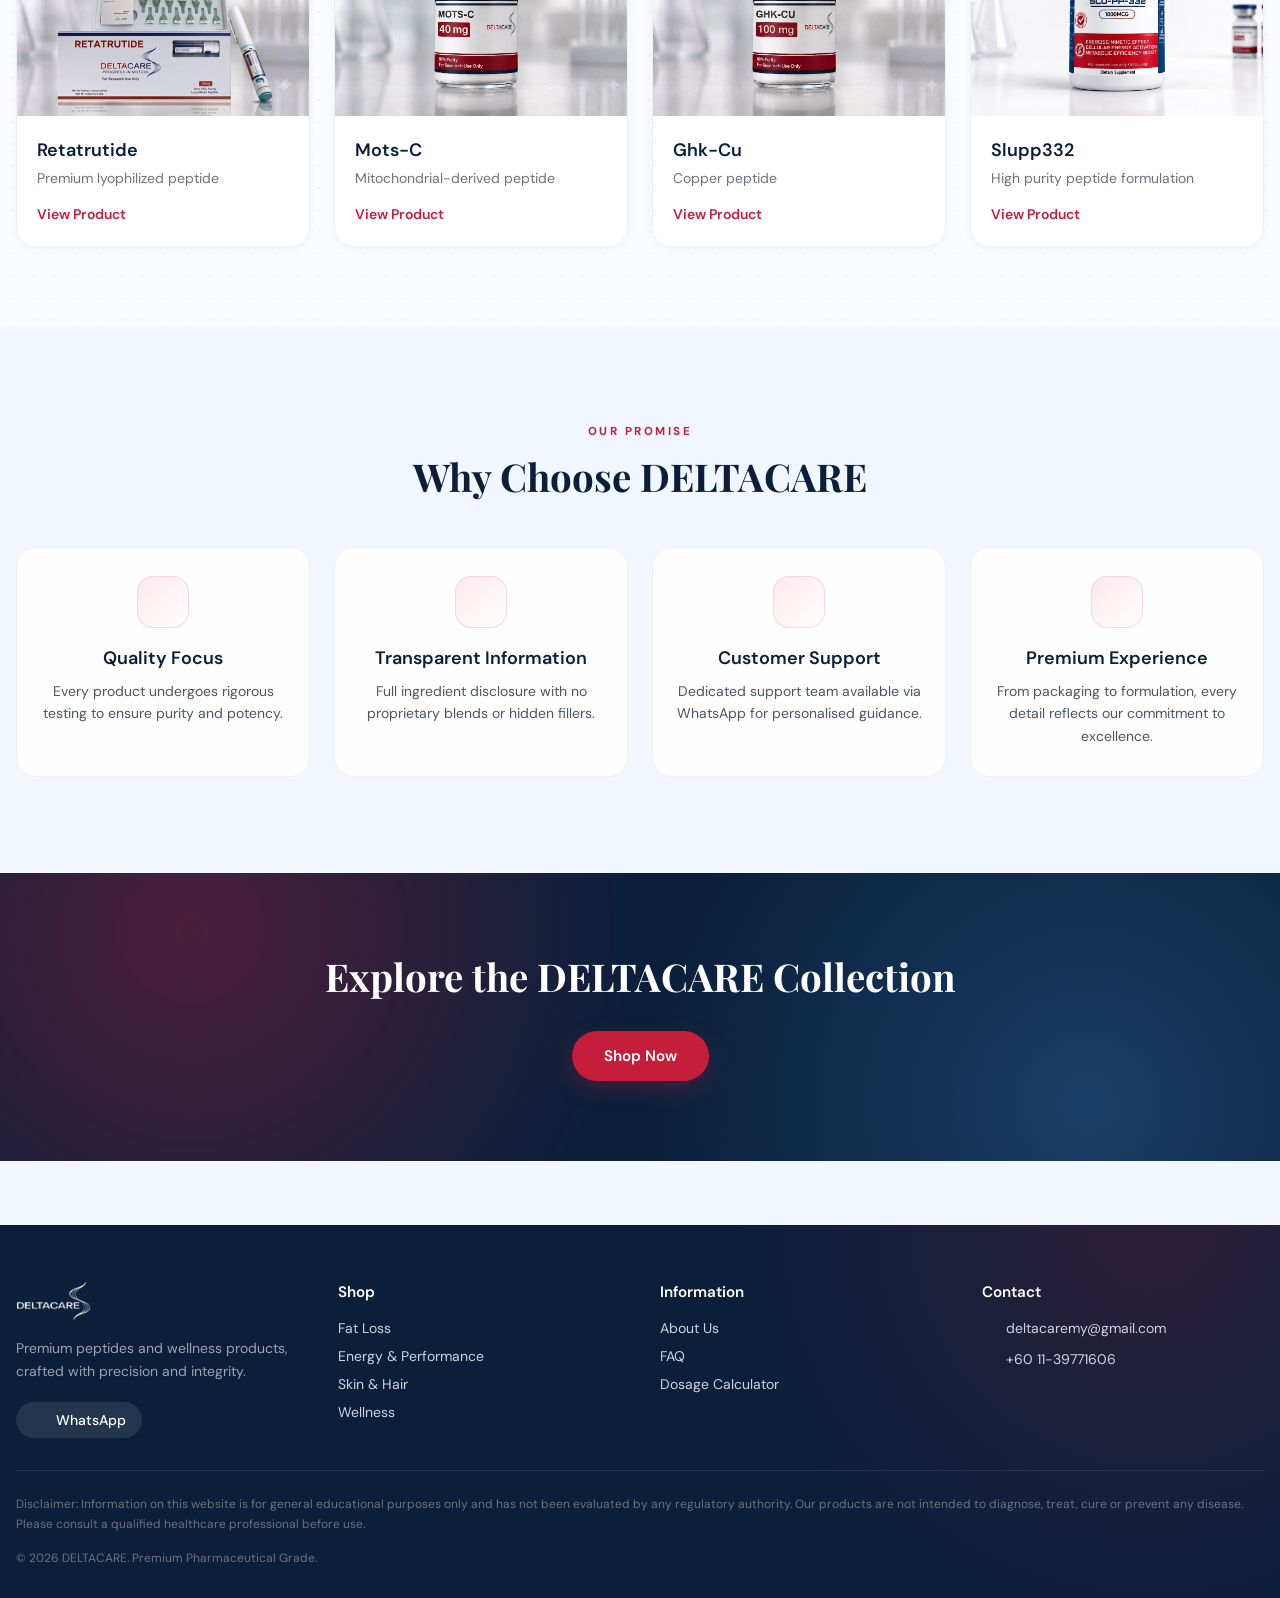
==== commit 41e38a99: "Add admin dashboard, agent commissions, promos and site redesign - Admin dashboard (/admin) on Supab" ====
--- a/index.html
+++ b/index.html
@@ -1,1056 +1,564 @@
 <!doctype html>
-<html lang="en"><head>
+<html lang="en">
+<head>
   <meta charset="UTF-8">
   <meta name="viewport" content="width=device-width, initial-scale=1.0">
-  <title>Delta Care</title>
-  <script src="https://cdn.tailwindcss.com/3.4.17"></script>
-  <script src="https://cdn.jsdelivr.net/npm/lucide@0.263.0/dist/umd/lucide.min.js"></script>
-  <link href="https://fonts.googleapis.com/css2?family=DM+Sans:wght@400;500;700&amp;family=Playfair+Display:wght@400;700&amp;display=swap" rel="stylesheet">
-  <style>
-    body { font-family: 'DM Sans', sans-serif; }
-    .font-display { font-family: 'Playfair Display', serif; }
-    #loading-screen { position: fixed; inset: 0; z-index: 9999; background: #fff; display: flex; align-items: center; justify-content: center; transition: opacity 0.6s ease, visibility 0.6s ease; }
-    #loading-screen.hidden { opacity: 0; visibility: hidden; }
-    #loading-screen .loader-logo { animation: loadPulse 1.2s ease-in-out infinite; }
-    @keyframes loadPulse { 0%, 100% { transform: scale(1); opacity: 0.7; } 50% { transform: scale(1.05); opacity: 1; } }
-    .page { display: none; opacity: 0; transform: translateY(12px); }
-    .page.active { display: block; animation: pageIn 0.4s ease forwards; }
-    .page.leaving { display: block; animation: pageOut 0.3s ease forwards; }
-    @keyframes pageIn { from { opacity: 0; transform: translateY(12px); } to { opacity: 1; transform: translateY(0); } }
-    @keyframes pageOut { from { opacity: 1; transform: translateY(0); } to { opacity: 0; transform: translateY(-8px); } }
-    .hero-entrance-logo { animation: heroLogoEnter 0.8s cubic-bezier(0.25,0.46,0.45,0.94) 0.2s both; }
-    .hero-entrance-tagline { animation: heroTaglineEnter 0.7s cubic-bezier(0.25,0.46,0.45,0.94) 0.5s both; }
-    .hero-entrance-brand { animation: heroBrandEnter 0.7s cubic-bezier(0.25,0.46,0.45,0.94) 0.8s both; }
-    .hero-entrance-cta { animation: heroCtaEnter 0.6s cubic-bezier(0.25,0.46,0.45,0.94) 1.2s both; }
-    @keyframes heroLogoEnter { from { opacity: 0; transform: scale(0.92); } to { opacity: 1; transform: scale(1); } }
-    @keyframes heroTaglineEnter { from { opacity: 0; transform: translateX(-24px); } to { opacity: 1; transform: translateX(0); } }
-    @keyframes heroBrandEnter { from { opacity: 0; transform: translateY(12px); } to { opacity: 1; transform: translateY(0); } }
-    @keyframes heroCtaEnter { from { opacity: 0; transform: translateY(8px); } to { opacity: 1; transform: translateY(0); } }
-    .nav-link { position: relative; color: #374151; transition: color 0.3s; }
-    .nav-link::after { content: ''; position: absolute; bottom: 0; left: 50%; width: 0; height: 2px; background: #C41E3A; transition: width 0.3s ease, left 0.3s ease; }
-    .nav-link:hover::after, .nav-link.active::after { width: 100%; left: 0; }
-    .nav-link.active { color: #C41E3A; }
-    .reveal { opacity: 0; transform: translateY(30px); transition: opacity 0.7s ease, transform 0.7s ease; }
-    .reveal.fade-left { transform: translateX(-30px); }
-    .reveal.fade-right { transform: translateX(30px); }
-    .reveal.scale-in { transform: scale(0.92); }
-    .reveal.visible { opacity: 1; transform: translate(0) scale(1); }
-    .btn-premium { transition: transform 0.25s ease, box-shadow 0.25s ease, background 0.3s ease; position: relative; overflow: hidden; }
-    .btn-premium:hover { transform: translateY(-2px) scale(1.03); box-shadow: 0 8px 25px rgba(0,0,0,0.12); }
-    .btn-premium:active { transform: translateY(0) scale(1); }
-    .btn-premium .ripple { position: absolute; border-radius: 50%; background: rgba(255,255,255,0.3); transform: scale(0); animation: rippleAnim 0.6s ease-out; }
-    @keyframes rippleAnim { to { transform: scale(4); opacity: 0; } }
-    .product-card { transition: transform 0.35s ease, box-shadow 0.35s ease; }
-    .product-card:hover { transform: translateY(-6px); box-shadow: 0 20px 40px rgba(0,0,0,0.1); }
-    .product-card .card-img { transition: transform 0.5s ease; }
-    .product-card:hover .card-img { transform: scale(1.05); }
-    .product-card .view-btn { opacity: 0; transform: translateY(8px); transition: opacity 0.3s, transform 0.3s; }
-    .product-card:hover .view-btn { opacity: 1; transform: translateY(0); }
-    #products-grid { transition: opacity 0.3s ease; }
-    #products-grid.fading { opacity: 0; }
-    @keyframes badgeBounce { 0%,100%{transform:scale(1)} 50%{transform:scale(1.4)} }
-    .badge-bounce { animation: badgeBounce 0.4s ease; }
-    @keyframes cartShake { 0%,100%{transform:rotate(0)} 25%{transform:rotate(-8deg)} 75%{transform:rotate(8deg)} }
-    .cart-shake { animation: cartShake 0.4s ease; }
-    .fly-item { position: fixed; z-index: 9999; pointer-events: none; transition: all 0.6s cubic-bezier(0.2,0.8,0.2,1); }
-    .toast { position: fixed; bottom: 24px; left: 50%; transform: translateX(-50%) translateY(20px); background: #0b1f3a; color: #fff; padding: 12px 24px; border-radius: 999px; font-size: 14px; font-weight: 500; opacity: 0; z-index: 9998; transition: opacity 0.3s, transform 0.3s; }
-    .toast.show { opacity: 1; transform: translateX(-50%) translateY(0); }
-    #back-to-top { position: fixed; bottom: 24px; right: 24px; z-index: 100; width: 44px; height: 44px; border-radius: 50%; background: #0b1f3a; color: #fff; border: none; cursor: pointer; display: flex; align-items: center; justify-content: center; opacity: 0; transform: translateY(12px); transition: opacity 0.3s, transform 0.3s, background 0.2s; }
-    #back-to-top.visible { opacity: 1; transform: translateY(0); }
-    #back-to-top:hover { background: #C41E3A; }
-    .cat-btn { transition: background 0.3s, color 0.3s, transform 0.2s; }
-    .cat-btn.active { background: #0b1f3a; color: #fff; }
-    .cat-btn:hover { transform: scale(1.03); }
-    .vol-btn.active { background: #0b1f3a; color: #fff; }
-    .syringe-wrap { transition: transform 0.4s cubic-bezier(0.4,0,0.2,1); }
-    .syringe-wrap.zoom { transform: scale(1.05); }
-    .img-hover { transition: transform 0.4s ease, filter 0.4s ease; }
-    .img-hover:hover { transform: scale(1.03); filter: brightness(1.05) drop-shadow(0 4px 12px rgba(0,0,0,0.1)); }
-    .hero-parallax { transition: transform 0.1s linear; }
-    .pattern-dots { background-image: radial-gradient(circle, rgba(196,30,58,0.03) 1px, transparent 1px); background-size: 20px 20px; }
-    .pattern-geometric { background-image: linear-gradient(45deg, rgba(196,30,58,0.02) 25%, transparent 25%), linear-gradient(-45deg, rgba(196,30,58,0.02) 25%, transparent 25%), linear-gradient(45deg, transparent 75%, rgba(196,30,58,0.02) 75%), linear-gradient(-45deg, transparent 75%, rgba(196,30,58,0.02) 75%); background-size: 30px 30px; }
-    .pattern-subtle { background-image: radial-gradient(circle at 20% 50%, rgba(196,30,58,0.015) 1px, transparent 1px), radial-gradient(circle at 80% 80%, rgba(196,30,58,0.015) 1px, transparent 1px); background-size: 50px 50px; }
-    .global-bg-layer { position: fixed; top: 0; left: 0; right: 0; bottom: 0; z-index: 0; pointer-events: none; }
-    .global-bg-layer img { width: 100%; height: 100%; object-fit: cover; filter: blur(5px) contrast(0.82); opacity: 0.48; transition: filter 0.5s ease; }
-    .global-bg-layer.light-blur img { filter: blur(1px) contrast(0.82); }
-    .global-bg-overlay { position: absolute; inset: 0; background: linear-gradient(135deg, rgba(255,255,255,0.8) 0%, rgba(242,246,255,0.65) 100%); z-index: 1; }
-    .pt-20 { position: relative; z-index: 10; }
-    .prod-item { display: none; }
-    .prod-item.visible { display: block; }
-    .calc-btn.active { background: #0b1f3a; color: #fff; border-color: #0b1f3a; }
-    .calc-btn:hover { border-color: #0b1f3a; }
-  </style>
+  <title>Delta Care | Premium Peptides Malaysia</title>
+  <meta name="description" content="DELTACARE - premium lab-verified peptides and wellness products. Order easily via WhatsApp.">
+  <meta name="theme-color" content="#0b1f3a">
+
+  <!-- Preview bila link dikongsi di WhatsApp / Facebook -->
+  <link rel="canonical" href="https://delta-care-website.vercel.app/">
+  <meta property="og:type" content="website">
+  <meta property="og:url" content="https://delta-care-website.vercel.app/">
+  <meta property="og:site_name" content="DELTACARE">
+  <meta property="og:title" content="DELTACARE | Progress in Motion">
+  <meta property="og:description" content="Premium lab-verified peptides and wellness products. Order easily via WhatsApp.">
+  <meta property="og:image" content="https://delta-care-website.vercel.app/image/og-image.jpg">
+  <meta property="og:image:width" content="1200">
+  <meta property="og:image:height" content="630">
+  <meta name="twitter:card" content="summary_large_image">
+
+  <link rel="icon" type="image/png" href="image/favicon.png">
+  <link rel="apple-touch-icon" href="image/favicon.png">
+  <link rel="preconnect" href="https://fonts.googleapis.com">
+  <link rel="preconnect" href="https://fonts.gstatic.com" crossorigin>
+  <link href="https://fonts.googleapis.com/css2?family=DM+Sans:wght@400;500;600;700&amp;family=Playfair+Display:wght@400;600;700&amp;display=swap" rel="stylesheet">
+  <link rel="stylesheet" href="css/tailwind.css">
+  <link rel="stylesheet" href="css/style.css">
+  <script src="https://cdn.jsdelivr.net/npm/lucide@0.263.0/dist/umd/lucide.min.js" defer></script>
 </head>
- <body data-template-id="__page-root" class="w-full min-h-screen" style="background: rgb(242, 246, 255);">
-  <!-- Layer Background Blur -->
-  <div class="global-bg-layer">
-    <img data-template-id="global-bg-image" class="canva-image" loading="lazy" src="https://images.pexels.com/photos/2280571/pexels-photo-2280571.jpeg?auto=compress&amp;cs=tinysrgb&amp;w=1920" alt="Scientist in gloves analyzing blue liquid in a laboratory setting">
+<body class="min-h-screen flex flex-col text-gray-800">
+
+  <!-- Gambar latar (kabur) -->
+  <div class="global-bg-layer" aria-hidden="true">
+    <img src="image/bg-lab.webp" alt="">
     <div class="global-bg-overlay"></div>
   </div>
 
-  <!-- Loading Screen -->
+  <!-- Loading screen (pendek) -->
   <div id="loading-screen">
-    <div class="loader-logo flex flex-col items-center gap-3">
-      <div data-template-id="brand-logo" class="font-display text-4xl font-bold" style="color:#0b1f3a">Delta<span style="color:#C41E3A">Care</span></div>
-      <div class="w-12 h-0.5 bg-gray-200 rounded overflow-hidden">
-        <div class="h-full bg-red-600 animate-pulse" style="width:60%"></div>
-      </div>
-    </div>
+    <img src="image/logo-large.webp" alt="DELTACARE" class="loader-logo w-48">
   </div>
 
-  <!-- Navigation Bar -->
-<!-- Navigation Bar (Header Biru Gelap + Logo Filter Putih) -->
-<nav class="fixed top-0 left-0 right-0 z-50 bg-[#0b1f3a] border-b border-white/10 shadow-lg transition-all duration-300 w-full">
-  <div class="max-w-7xl mx-auto px-4 py-3 flex items-center justify-between w-full">
-   
-   <!-- Logo (Kesan CSS brightness-0 invert menjadikan logo putih bersih) -->
-   <div class="flex items-center gap-2 cursor-pointer shrink-0" onclick="navigateTo('home')">
-     <img src="image/dc2-logo.png" alt="Delta Care Logo" class="h-14 w-auto brightness-0 invert">
-   </div>
-   
-   <!-- Menu Desktop -->
-   <div class="hidden md:flex items-center gap-2">
-     <button class="nav-link active text-white hover:text-red-400 text-sm font-medium px-3 py-2" data-page="home">Home</button> 
-     <button class="nav-link text-gray-200 hover:text-red-400 text-sm font-medium px-3 py-2" data-page="products">Products</button> 
-     <button class="nav-link text-gray-200 hover:text-red-400 text-sm font-medium px-3 py-2" data-page="visualizer">Visualizer</button> 
-     <button class="nav-link text-gray-200 hover:text-red-400 text-sm font-medium px-3 py-2" data-page="about">About Us</button> 
-     
-     <!-- Ikon Troli Desktop -->
-     <button class="relative inline-flex items-center justify-center p-2 text-white hover:text-red-400 transition-colors ml-2 z-10" data-page="cart" id="nav-cart-btn">
-       <!-- SVG Troli (Kalis Refresh & Direct Render) -->
-       <svg xmlns="http://www.w3.org/2000/svg" width="24" height="24" viewBox="0 0 24 24" fill="none" stroke="currentColor" stroke-width="2" stroke-linecap="round" stroke-linejoin="round" class="w-6 h-6">
-         <circle cx="8" cy="21" r="1"/><circle cx="19" cy="21" r="1"/>
-         <path d="M2.05 2.05h2l2.66 12.42a2 2 0 0 0 2 1.58h9.78a2 2 0 0 0 1.95-1.57l1.65-7.43H5.12"/>
-       </svg>
-
-       <span id="nav-cart-badge" class="hidden absolute -top-1 -right-1 bg-red-600 text-white text-[11px] font-bold w-5 h-5 rounded-full flex items-center justify-center shadow-md z-20 pointer-events-none">0</span>
-     </button>
-   </div> <!-- TAG PENUTUP NI YANG TERPASSWORD SEBELUM NI -->
-
-   <!-- Ikon Cart & Menu Hamburger (Skrin Phone) -->
-   <div class="flex items-center gap-2 md:hidden shrink-0">
-     <!-- Ikon Cart Phone -->
-     <button class="relative inline-flex items-center justify-center p-2 text-white z-10" data-page="cart" id="mobile-cart-btn">
-       <!-- SVG Troli (Kalis Refresh & Direct Render) -->
-       <svg xmlns="http://www.w3.org/2000/svg" width="24" height="24" viewBox="0 0 24 24" fill="none" stroke="currentColor" stroke-width="2" stroke-linecap="round" stroke-linejoin="round" class="w-6 h-6">
-         <circle cx="8" cy="21" r="1"/><circle cx="19" cy="21" r="1"/>
-         <path d="M2.05 2.05h2l2.66 12.42a2 2 0 0 0 2 1.58h9.78a2 2 0 0 0 1.95-1.57l1.65-7.43H5.12"/>
-       </svg>
-       
-       <span id="mobile-cart-badge" class="hidden absolute -top-1 -right-1 bg-red-600 text-white text-[11px] font-bold w-5 h-5 rounded-full flex items-center justify-center shadow-md z-20 pointer-events-none">0</span>
-     </button>
-
-     <!-- Butang Menu Hamburger -->
-     <button id="mobile-menu-btn" class="p-2 text-white focus:outline-none flex items-center justify-center z-10" aria-label="Toggle Menu">
-       <svg xmlns="http://www.w3.org/2000/svg" width="24" height="24" viewBox="0 0 24 24" fill="none" stroke="currentColor" stroke-width="2" stroke-linecap="round" stroke-linejoin="round" class="w-6 h-6">
-         <line x1="4" x2="20" y1="12" y2="12"/><line x1="4" x2="20" y1="6" y2="6"/><line x1="4" x2="20" y1="18" y2="18"/>
-       </svg>
-     </button>
-   </div>
+  <!-- ================= HEADER ================= -->
+  <header id="site-header" class="fixed top-0 inset-x-0 z-50">
+    <!-- Bar pengumuman (tetapan dalam js/products.js -> ANNOUNCEMENT) -->
+    <div id="announce-bar" class="hidden announce-bar text-white text-xs sm:text-sm">
+      <div class="max-w-7xl mx-auto px-10 py-2 relative flex items-center justify-center">
+        <button id="announce-text" type="button" class="font-medium tracking-wide text-center hover:underline underline-offset-4"></button>
+        <button id="announce-close" type="button" class="absolute right-3 top-1/2 -translate-y-1/2 p-1 opacity-80 hover:opacity-100" aria-label="Close">
+          <i data-lucide="x" class="w-4 h-4"></i>
+        </button>
+      </div>
+    </div>
+
+    <nav id="main-nav" class="nav-bar">
+      <div class="max-w-7xl mx-auto px-4 flex items-center justify-between nav-inner">
+        <a href="#home" class="flex items-center shrink-0" aria-label="DELTACARE Home">
+          <img src="image/logo.webp" alt="DELTACARE" class="nav-logo w-auto brightness-0 invert">
+        </a>
+
+        <!-- Menu komputer -->
+        <div class="hidden md:flex items-center gap-1">
+          <button class="nav-link" data-page="home" data-i18n="nav.home">Home</button>
+          <button class="nav-link" data-page="products" data-i18n="nav.products">Products</button>
+          <button class="nav-link" data-page="visualizer" data-i18n="nav.visualizer">Visualizer</button>
+          <button class="nav-link" data-page="faq" data-i18n="nav.faq">FAQ</button>
+          <button class="nav-link" data-page="about" data-i18n="nav.about">About Us</button>
+          <button class="lang-toggle ml-3" type="button" aria-label="Change language"><span class="lang-label">BM</span></button>
+          <button class="cart-open relative inline-flex items-center justify-center p-2 ml-1 text-white hover:text-red-300 transition-colors" id="nav-cart-btn" aria-label="Cart">
+            <i data-lucide="shopping-cart" class="w-6 h-6"></i>
+            <span class="cart-badge hidden absolute -top-0.5 -right-0.5 bg-red-600 text-white text-[11px] font-bold w-5 h-5 rounded-full flex items-center justify-center shadow-md pointer-events-none">0</span>
+          </button>
+        </div>
+
+        <!-- Menu telefon -->
+        <div class="flex items-center gap-1 md:hidden">
+          <button class="lang-toggle" type="button" aria-label="Change language"><span class="lang-label">BM</span></button>
+          <button class="cart-open relative inline-flex items-center justify-center p-2 text-white" id="mobile-cart-btn" aria-label="Cart">
+            <i data-lucide="shopping-cart" class="w-6 h-6"></i>
+            <span class="cart-badge hidden absolute -top-0.5 -right-0.5 bg-red-600 text-white text-[11px] font-bold w-5 h-5 rounded-full flex items-center justify-center shadow-md pointer-events-none">0</span>
+          </button>
+          <button id="mobile-menu-btn" class="p-2 text-white" aria-label="Menu" aria-expanded="false">
+            <i data-lucide="menu" class="w-6 h-6"></i>
+          </button>
+        </div>
+      </div>
+
+      <div id="mobile-menu" class="hidden md:hidden border-t border-white/10 px-4 py-3 space-y-1 text-gray-200">
+        <button class="mobile-link" data-page="home" data-i18n="nav.home">Home</button>
+        <button class="mobile-link" data-page="products" data-i18n="nav.products">Products</button>
+        <button class="mobile-link" data-page="visualizer" data-i18n="nav.visualizer">Visualizer</button>
+        <button class="mobile-link" data-page="faq" data-i18n="nav.faq">FAQ</button>
+        <button class="mobile-link" data-page="about" data-i18n="nav.about">About Us</button>
+      </div>
+    </nav>
+  </header>
+
+  <!-- ================= PAGES ================= -->
+  <main id="app" class="flex-1 relative z-10">
+
+    <!-- ========== HOME ========== -->
+    <div id="page-home" class="page active">
+
+      <!-- HERO -->
+      <section class="relative overflow-hidden">
+        <div class="hero-glow hero-glow-red" aria-hidden="true"></div>
+        <div class="hero-glow hero-glow-blue" aria-hidden="true"></div>
+        <div class="max-w-7xl mx-auto px-4 pt-10 pb-10 md:pt-16 md:pb-12 grid md:grid-cols-2 gap-14 md:gap-10 items-center relative">
+          <div>
+            <p class="eyebrow hero-entrance-tagline" data-i18n="hero.eyebrow">Premium Peptides &amp; Wellness</p>
+            <h1 class="t-hero font-display text-navy mt-4 hero-entrance-logo" data-i18n-html="hero.title">Progress in <span class="text-brand">Motion</span></h1>
+            <p class="mt-6 text-lg md:text-xl leading-relaxed text-gray-600 max-w-xl hero-entrance-tagline" data-i18n="hero.subtitle">Precision-crafted formulas driven by science. Empower your body with uncompromising quality and pure ingredients designed for ultimate health and performance.</p>
+            <div class="flex flex-wrap gap-3 mt-9 hero-entrance-cta">
+              <button class="btn-primary btn-shine btn-premium" data-page="products" data-i18n="hero.shop">Shop Now</button>
+              <button class="btn-secondary btn-premium" data-page="about" data-i18n="hero.learn">Learn More</button>
+            </div>
+            <div class="grid grid-cols-3 gap-3 mt-10 pt-6 border-t border-gray-300/60 text-xs md:text-sm font-medium text-gray-600 hero-entrance-cta">
+              <div class="flex items-center gap-2"><i data-lucide="shield-check" class="w-4 h-4 text-brand shrink-0"></i><span><span class="count-up" data-count="99">0</span>%+ <span data-i18n="trust.purity">Purity</span></span></div>
+              <div class="flex items-center gap-2"><i data-lucide="flask-conical" class="w-4 h-4 text-brand shrink-0"></i><span data-i18n="trust.lab">Lab Verified</span></div>
+              <div class="flex items-center gap-2"><i data-lucide="zap" class="w-4 h-4 text-brand shrink-0"></i><span data-i18n="trust.delivery">Fast Delivery</span></div>
+            </div>
+          </div>
+
+          <!-- Paparan produk hero -->
+          <div class="hero-showcase hero-entrance-logo">
+            <button type="button" class="showcase-main float-slow" data-go="product-6" aria-label="Reta 15mg Pen">
+              <img src="image/Reta-pen.webp" alt="DELTACARE Retatrutide pen set" class="w-full h-full object-cover" fetchpriority="high">
+            </button>
+            <button type="button" class="showcase-chip showcase-chip-top float-delay" data-go="product-0">
+              <img src="image/Reta-10mg.jpeg" alt="" class="w-12 h-12 rounded-xl object-cover">
+              <span class="text-left">
+                <span class="block text-sm font-semibold text-navy">Retatrutide 10mg</span>
+                <span class="flex items-center gap-1.5 text-xs text-emerald-600 font-medium"><span class="w-1.5 h-1.5 rounded-full bg-emerald-500"></span><span data-i18n="status.ready">Ready Stock</span></span>
+              </span>
+            </button>
+            <div class="showcase-chip showcase-chip-bottom float-slow">
+              <span class="w-10 h-10 rounded-full bg-red-50 flex items-center justify-center"><i data-lucide="badge-check" class="w-5 h-5 text-brand"></i></span>
+              <span class="text-left">
+                <span class="block text-sm font-semibold text-navy" data-i18n="hero.coaTitle">COA Verified</span>
+                <span class="block text-xs text-gray-500" data-i18n="hero.coaText">Certificate of Analysis</span>
+              </span>
+            </div>
+          </div>
+        </div>
+      </section>
+
+      <!-- LOGO BESAR / WELCOME -->
+      <section class="pt-10 pb-16 md:pt-14 md:pb-24 text-center px-4">
+        <p class="eyebrow reveal" data-i18n="brand.welcome">Welcome to</p>
+        <img src="image/logo-large.webp" alt="DELTACARE" class="brand-logo mx-auto mt-6 reveal scale-in" loading="lazy">
+        <p class="mt-8 text-base md:text-lg leading-relaxed max-w-2xl mx-auto text-gray-600 reveal" data-i18n="brand.text">At DELTACARE, we believe premium health shouldn't be a luxury. Our mission is to deliver science-backed, transparently formulated supplements that empower you to perform at your best — every single day.</p>
+      </section>
+
+      <!-- FEATURED -->
+      <section class="py-16 md:py-20 section-tint">
+        <div class="max-w-7xl mx-auto px-4">
+          <p class="eyebrow text-center reveal" data-i18n="featured.eyebrow">Our Collection</p>
+          <h2 class="t-section font-display text-navy text-center mt-3 mb-12 reveal" data-i18n="featured.title">Featured Products</h2>
+          <div id="featured-grid" class="grid sm:grid-cols-2 lg:grid-cols-4 gap-6"></div>
+        </div>
+      </section>
+
+      <!-- WHY CHOOSE -->
+      <section class="max-w-7xl mx-auto px-4 py-16 md:py-24">
+        <p class="eyebrow text-center reveal" data-i18n="why.eyebrow">Our Promise</p>
+        <h2 class="t-section font-display text-navy text-center mt-3 mb-12 reveal" data-i18n="why.title">Why Choose DELTACARE</h2>
+        <div class="grid sm:grid-cols-2 lg:grid-cols-4 gap-6">
+          <div class="why-card reveal" style="--i:0">
+            <div class="why-icon"><i data-lucide="shield-check" class="w-6 h-6"></i></div>
+            <h3 class="font-semibold text-lg text-navy" data-i18n="why.1t">Quality Focus</h3>
+            <p class="text-sm text-gray-600 mt-2 leading-relaxed" data-i18n="why.1d">Every product undergoes rigorous testing to ensure purity and potency.</p>
+          </div>
+          <div class="why-card reveal" style="--i:1">
+            <div class="why-icon"><i data-lucide="eye" class="w-6 h-6"></i></div>
+            <h3 class="font-semibold text-lg text-navy" data-i18n="why.2t">Transparent Information</h3>
+            <p class="text-sm text-gray-600 mt-2 leading-relaxed" data-i18n="why.2d">Full ingredient disclosure with no proprietary blends or hidden fillers.</p>
+          </div>
+          <div class="why-card reveal" style="--i:2">
+            <div class="why-icon"><i data-lucide="headphones" class="w-6 h-6"></i></div>
+            <h3 class="font-semibold text-lg text-navy" data-i18n="why.3t">Customer Support</h3>
+            <p class="text-sm text-gray-600 mt-2 leading-relaxed" data-i18n="why.3d">Dedicated support team available via WhatsApp for personalised guidance.</p>
+          </div>
+          <div class="why-card reveal" style="--i:3">
+            <div class="why-icon"><i data-lucide="sparkles" class="w-6 h-6"></i></div>
+            <h3 class="font-semibold text-lg text-navy" data-i18n="why.4t">Premium Experience</h3>
+            <p class="text-sm text-gray-600 mt-2 leading-relaxed" data-i18n="why.4d">From packaging to formulation, every detail reflects our commitment to excellence.</p>
+          </div>
+        </div>
+      </section>
+
+      <!-- CTA -->
+      <section class="cta-band py-16 md:py-20 px-4 text-center reveal">
+        <h2 class="t-section font-display text-white" data-i18n="cta.title">Explore the DELTACARE Collection</h2>
+        <button class="btn-primary btn-shine btn-premium mt-8" data-page="products" data-i18n="hero.shop">Shop Now</button>
+      </section>
+    </div>
+
+    <!-- ========== PRODUCTS ========== -->
+    <div id="page-products" class="page">
+      <div class="max-w-7xl mx-auto px-4 py-12 md:py-16">
+        <p class="eyebrow text-center" data-i18n="featured.eyebrow">Our Collection</p>
+        <h1 class="t-page font-display text-navy text-center mt-3" data-i18n="products.title">Our Products</h1>
+
+        <div class="flex flex-col sm:flex-row gap-3 max-w-2xl mx-auto mt-8">
+          <label class="relative flex-1">
+            <span class="sr-only" data-i18n="products.search">Search products</span>
+            <i data-lucide="search" class="w-4 h-4 text-gray-400 absolute left-4 top-1/2 -translate-y-1/2 pointer-events-none"></i>
+            <input id="product-search" type="search" class="field field-icon w-full" placeholder="Search products..." data-i18n-placeholder="products.searchPh" autocomplete="off">
+          </label>
+          <select id="product-sort" class="field w-full sm:w-56" aria-label="Sort">
+            <option value="default" data-i18n="sort.default">Sort: Recommended</option>
+            <option value="price-asc" data-i18n="sort.priceAsc">Price: Low to High</option>
+            <option value="price-desc" data-i18n="sort.priceDesc">Price: High to Low</option>
+            <option value="name" data-i18n="sort.name">Name: A to Z</option>
+          </select>
+        </div>
+
+        <div id="cat-buttons" class="flex flex-wrap justify-center gap-2 mt-6 mb-10"></div>
+
+        <div id="products-grid" class="grid sm:grid-cols-2 lg:grid-cols-3 gap-6"></div>
+        <div id="products-empty" class="hidden text-center py-16 text-gray-500">
+          <i data-lucide="search-x" class="w-10 h-10 mx-auto mb-3 text-gray-300"></i>
+          <p data-i18n="products.empty">No products found. Try another search or category.</p>
+        </div>
+      </div>
+    </div>
+
+    <!-- ========== PRODUCT DETAIL ========== -->
+    <div id="page-detail" class="page">
+      <div class="max-w-6xl mx-auto px-4 py-10 md:py-14">
+        <button class="text-sm text-gray-500 hover:text-navy mb-6 inline-flex items-center gap-1.5 transition-colors" data-page="products">
+          <i data-lucide="arrow-left" class="w-4 h-4"></i> <span data-i18n="detail.back">Back to Products</span>
+        </button>
+        <div class="grid md:grid-cols-2 gap-8 md:gap-12">
+          <div>
+            <div class="detail-image-wrap">
+              <img id="detail-img" class="w-full h-full object-cover img-fade" alt="">
+              <span id="detail-status-badge" class="status-badge absolute top-4 left-4"></span>
+            </div>
+          </div>
+          <div>
+            <h1 id="detail-name" class="t-page font-display text-navy"></h1>
+            <p id="detail-price" class="text-2xl font-bold text-brand mt-2 price-line"></p>
+            <p id="detail-sale-note" class="sale-note hidden"></p>
+            <p id="detail-desc" class="text-gray-600 mt-4 leading-relaxed"></p>
+
+            <div class="flex flex-wrap gap-2 mt-5">
+              <button id="detail-coa-btn" type="button" class="chip-btn hidden"><i data-lucide="badge-check" class="w-4 h-4 text-brand"></i> <span data-i18n="detail.viewCoa">View COA</span></button>
+              <button id="detail-calc-btn" type="button" class="chip-btn hidden"><i data-lucide="calculator" class="w-4 h-4 text-brand"></i> <span data-i18n="detail.calc">Calculate Dosage</span></button>
+            </div>
+
+            <div class="mt-7">
+              <h3 class="font-semibold text-navy mb-3" data-i18n="detail.benefits">Benefits</h3>
+              <ul id="detail-benefits" class="space-y-2.5"></ul>
+            </div>
+
+            <div class="flex items-center gap-4 mt-8">
+              <span class="text-sm font-medium text-gray-700" data-i18n="detail.qty">Quantity</span>
+              <div class="qty-box">
+                <button type="button" id="qty-minus" aria-label="-"><i data-lucide="minus" class="w-4 h-4"></i></button>
+                <span id="qty-value">1</span>
+                <button type="button" id="qty-plus" aria-label="+"><i data-lucide="plus" class="w-4 h-4"></i></button>
+              </div>
+            </div>
+
+            <div id="detail-actions" class="detail-actions">
+              <button id="detail-add-cart" class="btn-premium flex-1 btn-primary !px-4"><span data-i18n="btn.add">Add to Cart</span></button>
+              <button id="detail-whatsapp" class="btn-premium flex-1 btn-whatsapp !px-4"><i data-lucide="message-circle" class="w-4 h-4"></i> WhatsApp</button>
+            </div>
+            <p id="detail-preorder-note" class="hidden text-xs text-amber-600 font-medium mt-3 text-center" data-i18n="detail.preorderNote">Estimated availability will be confirmed via WhatsApp</p>
+
+            <div class="mt-10 border-t border-gray-200 pt-6">
+              <h3 class="font-semibold text-navy mb-2">FAQ</h3>
+              <div id="detail-faq"></div>
+            </div>
+          </div>
+        </div>
+
+        <section class="mt-20">
+          <h2 class="t-section font-display text-navy mb-8" data-i18n="detail.related">You May Also Like</h2>
+          <div id="related-grid" class="grid sm:grid-cols-2 lg:grid-cols-3 gap-6"></div>
+        </section>
+      </div>
+    </div>
+
+    <!-- ========== VISUALIZER / DOSAGE CALCULATOR ========== -->
+    <div id="page-visualizer" class="page">
+      <div class="max-w-3xl mx-auto px-4 py-12 md:py-16">
+        <p class="eyebrow text-center" data-i18n="calc.eyebrow">Visualizer</p>
+        <h1 class="t-page font-display text-navy text-center mt-3" data-i18n="calc.title">Dosage Calculator</h1>
+        <p class="text-center mt-3 mb-6 text-gray-600" data-i18n="calc.subtitle">Calculate the required injection volume based on dose, peptide strength, and BAC water volume.</p>
+
+        <div id="calc-for" class="hidden mx-auto mb-6 w-fit flex items-center gap-2 bg-white border border-gray-200 rounded-full pl-2 pr-3 py-1.5 shadow-sm">
+          <img id="calc-for-img" src="" alt="" class="w-8 h-8 rounded-full object-cover">
+          <span class="text-sm text-gray-600"><span data-i18n="calc.for">Calculating for</span>: <strong id="calc-for-name" class="text-navy"></strong></span>
+          <button id="calc-for-clear" type="button" class="ml-1 text-gray-400 hover:text-gray-700" aria-label="Clear"><i data-lucide="x" class="w-4 h-4"></i></button>
+        </div>
+
+        <div class="flex justify-center mb-6">
+          <div id="syringe-container" class="syringe-wrap">
+            <svg viewBox="0 0 120 400" width="120" height="400" xmlns="http://www.w3.org/2000/svg" role="img" aria-label="Syringe 1 ml">
+              <rect x="35" y="60" width="50" height="280" rx="4" fill="#f0f4f8" stroke="#0b1f3a" stroke-width="2"></rect>
+              <rect x="30" y="55" width="60" height="10" rx="3" fill="#0b1f3a"></rect>
+              <rect x="57" y="340" width="6" height="50" fill="#9ca3af"></rect>
+              <polygon points="57,390 63,390 60,400" fill="#9ca3af"></polygon>
+              <g stroke="#0b1f3a" stroke-width="1" font-size="9" fill="#0b1f3a" font-family="DM Sans, sans-serif">
+                <!-- Skala 1 ml (picagari insulin U-100). 0.1 ml = 27.2px, bawah = y 338, atas = y 66 -->
+                <line x1="35" y1="310.8" x2="45" y2="310.8"></line><text x="30" y="313.8" text-anchor="end">0.1</text>
+                <line x1="35" y1="283.6" x2="45" y2="283.6"></line><text x="30" y="286.6" text-anchor="end">0.2</text>
+                <line x1="35" y1="256.4" x2="45" y2="256.4"></line><text x="30" y="259.4" text-anchor="end">0.3</text>
+                <line x1="35" y1="229.2" x2="45" y2="229.2"></line><text x="30" y="232.2" text-anchor="end">0.4</text>
+                <line x1="35" y1="202" x2="50" y2="202"></line><text x="30" y="205" text-anchor="end">0.5</text>
+                <line x1="35" y1="174.8" x2="45" y2="174.8"></line><text x="30" y="177.8" text-anchor="end">0.6</text>
+                <line x1="35" y1="147.6" x2="45" y2="147.6"></line><text x="30" y="150.6" text-anchor="end">0.7</text>
+                <line x1="35" y1="120.4" x2="45" y2="120.4"></line><text x="30" y="123.4" text-anchor="end">0.8</text>
+                <line x1="35" y1="93.2" x2="45" y2="93.2"></line><text x="30" y="96.2" text-anchor="end">0.9</text>
+                <line x1="35" y1="66" x2="50" y2="66"></line><text x="30" y="69" text-anchor="end">1.0</text>
+              </g>
+              <rect id="syringe-liquid" x="37" y="338" width="46" height="0" fill="#C41E3A" opacity="0.7" rx="2" style="transition: y 0.6s cubic-bezier(0.4,0,0.2,1), height 0.6s cubic-bezier(0.4,0,0.2,1);"></rect>
+              <rect id="syringe-plunger" x="38" y="328" width="44" height="10" rx="3" fill="#0b1f3a" style="transition: y 0.6s cubic-bezier(0.4,0,0.2,1);"></rect>
+              <rect x="55" y="10" width="10" height="25" rx="3" fill="#0b1f3a"></rect>
+              <rect x="50" y="5" width="20" height="8" rx="4" fill="#0b1f3a"></rect>
+            </svg>
+          </div>
+        </div>
+
+        <div class="text-center mb-8">
+          <p class="text-sm text-gray-500 font-medium uppercase tracking-wider" data-i18n="calc.required">Required Injection Volume</p>
+          <p id="viz-volume-display" class="text-4xl font-bold text-navy mt-1">0.00 ml</p>
+          <p id="viz-units-display" class="text-sm text-gray-500 mt-1">= 0 units on a U-100 insulin syringe</p>
+          <p id="viz-warning" class="hidden text-sm font-medium text-amber-600 mt-2" data-i18n="calc.warning">Volume is more than 1 ml. Use a larger syringe or split into two injections.</p>
+        </div>
+
+        <div class="glass-card p-6 space-y-6 mb-8">
+          <div>
+            <label class="block text-sm font-semibold text-navy mb-2" data-i18n="calc.dose">1. Select Dose of Peptide (mg)</label>
+            <div class="flex flex-wrap gap-2">
+              <button class="calc-btn dose-btn" data-val="0.1">0.1mg</button>
+              <button class="calc-btn dose-btn" data-val="0.25">0.25mg</button>
+              <button class="calc-btn dose-btn" data-val="0.5">0.5mg</button>
+              <button class="calc-btn dose-btn" data-val="1">1mg</button>
+              <button class="calc-btn dose-btn" data-val="2.5">2.5mg</button>
+              <button class="calc-btn dose-btn" data-val="5">5mg</button>
+              <button class="calc-btn dose-btn" data-val="7.5">7.5mg</button>
+              <button class="calc-btn dose-btn" data-val="10">10mg</button>
+              <button class="calc-btn dose-btn" data-val="other" data-i18n="calc.other">Other</button>
+            </div>
+            <input type="number" id="custom-dose" placeholder="Enter dose in mg" data-i18n-placeholder="calc.dosePh" class="hidden field w-full mt-2" step="any" min="0">
+          </div>
+          <div>
+            <label class="block text-sm font-semibold text-navy mb-2" data-i18n="calc.strength">2. Select Peptide Strength / Vial Size (mg)</label>
+            <div class="flex flex-wrap gap-2">
+              <button class="calc-btn strength-btn" data-val="5">5mg</button>
+              <button class="calc-btn strength-btn" data-val="10">10mg</button>
+              <button class="calc-btn strength-btn" data-val="15">15mg</button>
+              <button class="calc-btn strength-btn" data-val="30">30mg</button>
+              <button class="calc-btn strength-btn" data-val="50">50mg</button>
+              <button class="calc-btn strength-btn" data-val="100">100mg</button>
+              <button class="calc-btn strength-btn" data-val="1000">1000mg</button>
+              <button class="calc-btn strength-btn" data-val="other" data-i18n="calc.other">Other</button>
+            </div>
+            <input type="number" id="custom-strength" placeholder="Enter strength in mg" data-i18n-placeholder="calc.strengthPh" class="hidden field w-full mt-2" step="any" min="0">
+          </div>
+          <div>
+            <label class="block text-sm font-semibold text-navy mb-2" data-i18n="calc.water">3. Select BAC Water Added (ml)</label>
+            <div class="flex flex-wrap gap-2">
+              <button class="calc-btn water-btn" data-val="0.5">0.5ml</button>
+              <button class="calc-btn water-btn" data-val="1.0">1.0ml</button>
+              <button class="calc-btn water-btn" data-val="1.5">1.5ml</button>
+              <button class="calc-btn water-btn" data-val="2.0">2.0ml</button>
+              <button class="calc-btn water-btn" data-val="2.5">2.5ml</button>
+              <button class="calc-btn water-btn" data-val="3.0">3.0ml</button>
+              <button class="calc-btn water-btn" data-val="5.0">5.0ml</button>
+              <button class="calc-btn water-btn" data-val="other" data-i18n="calc.other">Other</button>
+            </div>
+            <input type="number" id="custom-water" placeholder="Enter BAC water volume in ml" data-i18n-placeholder="calc.waterPh" class="hidden field w-full mt-2" step="any" min="0">
+          </div>
+        </div>
+
+        <div class="bg-white/70 border border-gray-200 rounded-2xl p-5">
+          <p class="text-sm leading-relaxed text-center text-gray-600" data-i18n="calc.disclaimer">This calculator is provided for educational purposes only and does not provide personalized dosing recommendations. Always follow the instructions supplied with the product and consult an appropriate healthcare professional if needed.</p>
+        </div>
+      </div>
+    </div>
+
+    <!-- ========== FAQ ========== -->
+    <div id="page-faq" class="page">
+      <div class="max-w-4xl mx-auto px-4 py-12 md:py-16">
+        <p class="eyebrow text-center" data-i18n="faq.eyebrow">Help Centre</p>
+        <h1 class="t-page font-display text-navy text-center mt-3" data-i18n="faq.title">Frequently Asked Questions</h1>
+
+        <h2 class="font-semibold text-xl text-navy mt-12 mb-6 text-center" data-i18n="faq.howTitle">How to Order</h2>
+        <div class="grid sm:grid-cols-3 gap-5">
+          <div class="step-card reveal" style="--i:0">
+            <span class="step-num">1</span>
+            <i data-lucide="shopping-bag" class="w-7 h-7 text-brand mx-auto"></i>
+            <h3 class="font-semibold text-navy mt-3" data-i18n="faq.s1t">Choose Products</h3>
+            <p class="text-sm text-gray-600 mt-1" data-i18n="faq.s1d">Browse our products and add what you need to your cart.</p>
+          </div>
+          <div class="step-card reveal" style="--i:1">
+            <span class="step-num">2</span>
+            <i data-lucide="message-circle" class="w-7 h-7 text-brand mx-auto"></i>
+            <h3 class="font-semibold text-navy mt-3" data-i18n="faq.s2t">Send via WhatsApp</h3>
+            <p class="text-sm text-gray-600 mt-1" data-i18n="faq.s2d">Open your cart and tap "Purchase via WhatsApp". Your order list is sent automatically.</p>
+          </div>
+          <div class="step-card reveal" style="--i:2">
+            <span class="step-num">3</span>
+            <i data-lucide="package-check" class="w-7 h-7 text-brand mx-auto"></i>
+            <h3 class="font-semibold text-navy mt-3" data-i18n="faq.s3t">Confirm &amp; Receive</h3>
+            <p class="text-sm text-gray-600 mt-1" data-i18n="faq.s3d">Our team confirms availability, payment and delivery with you on WhatsApp.</p>
+          </div>
+        </div>
+
+        <div class="mt-14 space-y-3" id="faq-list">
+          <details class="faq-item"><summary data-i18n="faq.q1">How do I place an order?</summary><p data-i18n="faq.a1">Add products to your cart, then tap "Purchase via WhatsApp". Your order details will be sent to our team, who will confirm availability and the total with you.</p></details>
+          <details class="faq-item"><summary data-i18n="faq.q2">How do I pay?</summary><p data-i18n="faq.a2">Payment details are provided by our team on WhatsApp after your order is confirmed.</p></details>
+          <details class="faq-item"><summary data-i18n="faq.q3">How does delivery work?</summary><p data-i18n="faq.a3">Delivery options and estimated arrival time are confirmed with you on WhatsApp when you place your order.</p></details>
+          <details class="faq-item"><summary data-i18n="faq.q4">What does Pre-Order mean?</summary><p data-i18n="faq.a4">Pre-Order items are currently being restocked. You can still order them, and the estimated availability will be confirmed via WhatsApp.</p></details>
+          <details class="faq-item"><summary data-i18n="faq.q5">How should I store the products?</summary><p data-i18n="faq.a5">Store unmixed vials in a cool, dry place away from direct sunlight. After reconstitution, keep them refrigerated. Capsules should be kept in a cool, dry place.</p></details>
+          <details class="faq-item"><summary data-i18n="faq.q6">What is a COA?</summary><p data-i18n="faq.a6">A Certificate of Analysis (COA) is a lab report that confirms a product's identity and purity. Products with a "COA Verified" badge include one. Tap "View COA" on the product page to see it.</p></details>
+          <details class="faq-item"><summary data-i18n="faq.q7">How do I use the dosage calculator?</summary><p data-i18n="faq.a7">Choose your dose, the vial strength and the amount of BAC water added. The calculator shows the volume in ml and in units for a U-100 insulin syringe. It is for educational purposes only.</p></details>
+        </div>
+
+        <div class="text-center mt-14">
+          <p class="text-gray-600" data-i18n="faq.more">Still have questions?</p>
+          <a href="https://wa.me/601139771606?text=Hi%20DeltaCare,%20saya%20ada%20pertanyaan." target="_blank" rel="noopener" class="btn-whatsapp btn-premium inline-flex mt-4 px-8"><i data-lucide="message-circle" class="w-4 h-4"></i> <span data-i18n="faq.ask">Ask us on WhatsApp</span></a>
+        </div>
+      </div>
+    </div>
+
+    <!-- ========== ABOUT ========== -->
+    <div id="page-about" class="page">
+      <div class="max-w-5xl mx-auto px-4 py-12 md:py-16">
+        <p class="eyebrow text-center" data-i18n="about.eyebrow">Our Story</p>
+        <h1 class="t-page font-display text-navy text-center mt-3" data-i18n="about.title">About DELTACARE</h1>
+        <div class="grid md:grid-cols-2 gap-10 items-center mt-12">
+          <img src="image/about-lab.webp" alt="Scientist examining molecule model in laboratory" class="w-full object-cover rounded-3xl shadow-xl reveal fade-left img-fade" loading="lazy">
+          <p class="leading-relaxed text-gray-700 text-lg reveal fade-right" data-i18n="about.intro">DELTACARE was founded with a singular vision: to make premium pharmaceutical grade wellness products accessible to everyone who refuses to compromise on quality. Our dedicated team works tirelessly to bring you formulations backed by science, free from unnecessary additives, and crafted with absolute integrity.</p>
+        </div>
+        <div class="grid sm:grid-cols-3 gap-6 mt-16">
+          <div class="why-card reveal" style="--i:0">
+            <div class="why-icon"><i data-lucide="compass" class="w-6 h-6"></i></div>
+            <h3 class="font-semibold text-lg text-navy" data-i18n="about.visionT">Our Vision</h3>
+            <p class="text-sm text-gray-600 mt-2 leading-relaxed" data-i18n="about.vision">To be a global leader in advanced wellness, empowering individuals worldwide to reach their peak physical and performance potential.</p>
+          </div>
+          <div class="why-card reveal" style="--i:1">
+            <div class="why-icon"><i data-lucide="target" class="w-6 h-6"></i></div>
+            <h3 class="font-semibold text-lg text-navy" data-i18n="about.missionT">Our Mission</h3>
+            <p class="text-sm text-gray-600 mt-2 leading-relaxed" data-i18n="about.mission">Deliver science-backed, transparently formulated solutions that set the highest international standards for purity, safety, and efficacy.</p>
+          </div>
+          <div class="why-card reveal" style="--i:2">
+            <div class="why-icon"><i data-lucide="gem" class="w-6 h-6"></i></div>
+            <h3 class="font-semibold text-lg text-navy" data-i18n="about.valuesT">Our Values</h3>
+            <p class="text-sm text-gray-600 mt-2 leading-relaxed" data-i18n="about.values">Uncompromising integrity, scientific precision, full transparency, and a dedication to empowering human health guide everything we do.</p>
+          </div>
+        </div>
+
+        <div class="text-center mt-20">
+          <h2 class="t-section font-display text-navy reveal" data-i18n="contact.title">Contact Us</h2>
+          <p class="text-gray-600 mt-3 mb-10 reveal" data-i18n="contact.desc">Have questions about our products or need personalised recommendations? We're here to help.</p>
+          <div class="grid sm:grid-cols-3 gap-5">
+            <a href="mailto:deltacaremy@gmail.com" class="contact-card reveal" style="--i:0"><i data-lucide="mail" class="w-6 h-6 text-brand"></i><span class="break-all">deltacaremy@gmail.com</span></a>
+            <a href="tel:+601139771606" class="contact-card reveal" style="--i:1"><i data-lucide="phone" class="w-6 h-6 text-brand"></i><span>+60 11-39771606</span></a>
+            <a href="https://wa.me/601139771606?text=Hi%20DeltaCare,%20saya%20ada%20pertanyaan." target="_blank" rel="noopener" class="contact-card reveal" style="--i:2"><i data-lucide="message-circle" class="w-6 h-6 text-brand"></i><span data-i18n="contact.wa">WhatsApp Us</span></a>
+          </div>
+        </div>
+      </div>
+    </div>
+  </main>
+
+  <!-- ================= FOOTER ================= -->
+  <footer class="site-footer relative z-10 text-gray-300 mt-16">
+    <div class="max-w-7xl mx-auto px-4 pt-14 pb-8 grid gap-10 sm:grid-cols-2 lg:grid-cols-4">
+      <div>
+        <img src="image/logo.webp" alt="DELTACARE" class="h-10 w-auto brightness-0 invert">
+        <p class="text-sm mt-4 leading-relaxed text-gray-400" data-i18n="footer.tagline">Premium peptides and wellness products, crafted with precision and integrity.</p>
+        <a href="https://wa.me/601139771606?text=Hi%20DeltaCare,%20saya%20ada%20pertanyaan." target="_blank" rel="noopener" class="inline-flex items-center gap-2 mt-5 text-sm font-medium text-white bg-white/10 hover:bg-white/20 rounded-full px-4 py-2 transition"><i data-lucide="message-circle" class="w-4 h-4"></i> WhatsApp</a>
+      </div>
+      <div>
+        <h4 class="footer-title" data-i18n="footer.shop">Shop</h4>
+        <ul id="footer-cats" class="space-y-2 text-sm"></ul>
+      </div>
+      <div>
+        <h4 class="footer-title" data-i18n="footer.info">Information</h4>
+        <ul class="space-y-2 text-sm">
+          <li><button class="footer-link" data-page="about" data-i18n="nav.about">About Us</button></li>
+          <li><button class="footer-link" data-page="faq" data-i18n="nav.faq">FAQ</button></li>
+          <li><button class="footer-link" data-page="visualizer" data-i18n="calc.title">Dosage Calculator</button></li>
+        </ul>
+      </div>
+      <div>
+        <h4 class="footer-title" data-i18n="footer.contact">Contact</h4>
+        <ul class="space-y-2 text-sm">
+          <li><a class="footer-link inline-flex items-center gap-2" href="mailto:deltacaremy@gmail.com"><i data-lucide="mail" class="w-4 h-4"></i> deltacaremy@gmail.com</a></li>
+          <li><a class="footer-link inline-flex items-center gap-2" href="tel:+601139771606"><i data-lucide="phone" class="w-4 h-4"></i> +60 11-39771606</a></li>
+        </ul>
+      </div>
+    </div>
+    <div class="max-w-7xl mx-auto px-4 pb-8">
+      <!-- Disclaimer: ubah ayat ini ikut keputusan perniagaan -->
+      <p class="text-xs leading-relaxed text-gray-500 border-t border-white/10 pt-6" data-i18n="footer.disclaimer">Disclaimer: Information on this website is for general educational purposes only and has not been evaluated by any regulatory authority. Our products are not intended to diagnose, treat, cure or prevent any disease. Please consult a qualified healthcare professional before use.</p>
+      <p class="text-xs text-gray-500 mt-4">© <span id="year">2026</span> DELTACARE. <span data-i18n="footer.rights">Premium Pharmaceutical Grade.</span></p>
+    </div>
+  </footer>
+
+  <!-- ================= CART DRAWER ================= -->
+  <div id="cart-overlay" class="drawer-overlay" hidden></div>
+  <aside id="cart-drawer" class="cart-drawer" aria-label="Cart" aria-hidden="true">
+    <div class="flex items-center justify-between px-5 py-4 border-b border-gray-100">
+      <h2 class="font-display text-2xl text-navy" data-i18n="cart.title">Your Cart</h2>
+      <button id="cart-close" class="p-2 rounded-full hover:bg-gray-100" aria-label="Close"><i data-lucide="x" class="w-5 h-5"></i></button>
+    </div>
+    <div id="cart-items" class="flex-1 overflow-y-auto px-5 py-4 space-y-3"></div>
+    <div id="cart-empty" class="hidden flex-1 flex flex-col items-center justify-center text-center px-6">
+      <div class="w-16 h-16 rounded-full bg-gray-100 flex items-center justify-center"><i data-lucide="shopping-bag" class="w-7 h-7 text-gray-400"></i></div>
+      <p class="mt-4 text-gray-500" data-i18n="cart.empty">Your cart is empty</p>
+      <button class="mt-5 btn-secondary btn-premium" data-page="products" data-i18n="cart.browse">Browse Products</button>
+    </div>
+    <div id="cart-footer" class="border-t border-gray-100 px-5 py-5 bg-white">
+      <div class="flex justify-between items-center mb-4">
+        <span class="text-gray-600" data-i18n="cart.total">Total</span>
+        <span id="cart-total" class="text-2xl font-bold text-brand">RM 0</span>
+      </div>
+      <div class="agent-box mb-4">
+        <label for="agent-code" class="text-xs font-medium text-gray-500" data-i18n="cart.agentLabel">Agent code (if any)</label>
+        <div class="relative mt-1">
+          <i data-lucide="user-check" class="w-4 h-4 text-gray-400 absolute left-4 top-1/2 -translate-y-1/2 pointer-events-none"></i>
+          <input id="agent-code" type="text" maxlength="20" autocomplete="off" autocapitalize="characters" spellcheck="false" class="field field-icon agent-input w-full" placeholder="e.g. AIMAN" data-i18n-placeholder="cart.agentPh">
+        </div>
+        <p id="agent-status" class="agent-status hidden" role="status"></p>
+      </div>
+      <button id="cart-checkout-btn" class="btn-premium btn-whatsapp w-full"><i data-lucide="message-circle" class="w-4 h-4"></i> <span data-i18n="cart.checkout">Purchase via WhatsApp</span></button>
+      <button class="w-full text-sm text-gray-500 hover:text-navy mt-3" id="cart-continue" data-i18n="cart.continue">Continue Shopping</button>
+    </div>
+  </aside>
+
+  <!-- ================= COA POPUP ================= -->
+  <div id="coa-modal" class="modal" hidden role="dialog" aria-modal="true" aria-labelledby="coa-modal-title">
+    <div class="modal-box">
+      <button id="coa-close" class="absolute top-3 right-3 p-2 rounded-full hover:bg-gray-100" aria-label="Close"><i data-lucide="x" class="w-5 h-5"></i></button>
+      <p class="eyebrow">COA</p>
+      <h2 id="coa-modal-title" class="font-display text-2xl text-navy mt-1" data-i18n="coa.title">Certificate of Analysis</h2>
+      <p id="coa-modal-product" class="text-sm text-gray-500 mt-1"></p>
+      <div class="coa-zoom mt-5" id="coa-zoom">
+        <img id="coa-img" src="" alt="Certificate of Analysis" class="w-full">
+      </div>
+      <p class="text-xs text-gray-500 mt-3 text-center" data-i18n="coa.hint">Scan the QR code to view the full report. Tap the image to zoom.</p>
+    </div>
   </div>
 
-  <!-- Dropdown Menu Phone -->
-  <div id="mobile-menu" class="hidden md:hidden border-t border-white/10 bg-[#0b1f3a] px-4 py-3 space-y-2 text-gray-200">
-   <button class="block w-full text-left text-sm font-medium py-2 hover:text-red-400" data-page="home">Home</button> 
-   <button class="block w-full text-left text-sm font-medium py-2 hover:text-red-400" data-page="products">Products</button> 
-   <button class="block w-full text-left text-sm font-medium py-2 hover:text-red-400" data-page="visualizer">Visualizer</button> 
-   <button class="block w-full text-left text-sm font-medium py-2 hover:text-red-400" data-page="about">About Us</button> 
-   <button class="block w-full text-left text-sm font-medium py-2 relative flex items-center justify-between hover:text-red-400" data-page="cart">
-     <span>Cart</span>
-     <span id="mobile-menu-cart-badge" class="hidden bg-red-600 text-white text-xs px-2 py-0.5 rounded-full">0</span>
-   </button>
-  </div>
-</nav>
-
-  <div class="pt-20"><!-- HOME -->
-   <div id="page-home" class="page active relative">
-   <div class="max-w-7xl mx-auto px-4 py-20 md:py-28 grid md:grid-cols-2 gap-12 items-center relative z-10">
-     <div>
-      <h1 data-template-id="hero-title" class="canva-text font-display leading-tight reveal hero-entrance-logo" style="color: rgb(11, 31, 58); font-weight: 700; font-style: normal; font-size: 40px;">Progress in Motion</h1>
-      <p data-template-id="hero-subtitle" class="canva-text mt-5 text-lg leading-relaxed reveal hero-entrance-tagline" style="transition-delay: 100ms; color: rgb(55, 65, 81); font-weight: 400; font-style: normal; font-size: 20px;">Precision-crafted formulas driven by science. Empower your body with uncompromising quality and pure ingredients designed for ultimate health and performance.</p>
-      
-      <!-- Butang CTA -->
-      <div class="flex gap-4 mt-8 reveal hero-entrance-cta" style="transition-delay:200ms">
-        <button data-template-id="hero-cta" class="canva-button btn-premium px-8 py-3 rounded-full font-medium text-sm tracking-wide" onclick="navigateTo('products')" style="background: rgb(196, 30, 58); color: rgb(255, 255, 255); font-weight: 600; font-style: normal; font-size: 16px;">Shop Now</button> 
-        <button data-template-id="hero-cta-secondary" class="canva-button btn-premium px-8 py-3 rounded-full font-medium text-sm tracking-wide border" onclick="navigateTo('about')" style="background: rgb(255, 255, 255); color: rgb(11, 31, 58); font-weight: 600; font-style: normal; font-size: 16px;">Learn More</button>
-      </div>
-
-      <!-- Trust Badges (Ditambah di bawah butang) -->
-      <!-- Trust Badges (Ditambah di bawah butang) -->
-<div class="grid grid-cols-3 gap-3 mt-8 pt-6 border-t border-gray-200/60 text-xs md:text-sm font-medium text-gray-600 reveal" style="transition-delay:300ms">
-  <div class="flex items-center gap-2">
-    <svg xmlns="http://www.w3.org/2000/svg" width="16" height="16" viewBox="0 0 24 24" fill="none" stroke="currentColor" stroke-width="2" stroke-linecap="round" stroke-linejoin="round" class="w-4 h-4 text-red-600 shrink-0">
-      <path d="M20 13c0 5-3.5 7.5-7.66 8.95a1 1 0 0 1-.67-.01C7.5 20.5 4 18 4 13V6a1 1 0 0 1 1-1c2 0 4.5-1.2 6.24-2.72a1.17 1.17 0 0 1 1.52 0C14.51 3.81 17 5 19 5a1 1 0 0 1 1 1z"/>
-      <path d="m9 12 2 2 4-4"/>
-    </svg>
-    <span>99%+ Purity</span>
-  </div>
-  <div class="flex items-center gap-2">
-    <svg xmlns="http://www.w3.org/2000/svg" width="16" height="16" viewBox="0 0 24 24" fill="none" stroke="currentColor" stroke-width="2" stroke-linecap="round" stroke-linejoin="round" class="w-4 h-4 text-red-600 shrink-0">
-      <path d="M10 2v7.527a2 2 0 0 1-.211.896L4.72 20.55a1 1 0 0 0 .9 1.45h12.76a1 1 0 0 0 .9-1.45l-5.069-10.127A2 2 0 0 1 14 9.527V2"/>
-      <path d="M8.5 2h7"/>
-      <path d="M7 16h10"/>
-    </svg>
-    <span>Lab Verified</span>
-  </div>
-  <div class="flex items-center gap-2">
-    <svg xmlns="http://www.w3.org/2000/svg" width="16" height="16" viewBox="0 0 24 24" fill="none" stroke="currentColor" stroke-width="2" stroke-linecap="round" stroke-linejoin="round" class="w-4 h-4 text-red-600 shrink-0">
-      <polygon points="13 2 3 14 12 14 11 22 21 10 12 10 13 2"/>
-    </svg>
-    <span>Fast Delivery</span>
-  </div>
-</div>
-</div>
-     </div>
-
-     <div class="flex justify-center reveal scale-in" style="transition-delay:150ms"><img data-template-id="hero-image" class="canva-image w-full max-w-lg object-cover hero-parallax img-hover relative z-20" loading="eager" src="image/dc2-logo.png">
-     
-    </div>
-    <section class="max-w-4xl mx-auto px-4 py-16 text-center">
-     <h2 data-template-id="brand-intro-title" class="canva-text font-display reveal hero-entrance-brand" style="color: rgb(11, 31, 58); font-weight: 700; font-style: normal; font-size: 40px;">Welcome to DeltaCare</h2>
-     <p data-template-id="brand-intro-text" class="canva-text mt-4 leading-relaxed max-w-2xl mx-auto reveal hero-entrance-brand" style="transition-delay: 100ms; color: rgb(75, 85, 99); font-weight: 400; font-style: normal; font-size: 16px;">At DeltaCare, we believe premium health shouldn't be a luxury. Our mission is to deliver science-backed, transparently formulated supplements that empower you to perform at your best — every single day.</p>
-    </section>
-    <section class="bg-gray-50 py-16 pattern-dots">
-     <div class="max-w-7xl mx-auto px-4">
-      <h2 data-template-id="featured-heading" class="canva-text font-display text-center mb-12 reveal" style="color: rgb(11, 31, 58); font-weight: 700; font-style: normal; font-size: 24px;">Featured Products</h2>
-      <div class="grid sm:grid-cols-2 lg:grid-cols-4 gap-6">
-       <div class="product-card bg-white rounded-2xl shadow-sm border border-gray-100 overflow-hidden reveal" style="--i:0">
-        <div class="overflow-hidden">
-         <img data-template-id="feat-1-img" class="canva-image w-full h-48 object-cover card-img" loading="eager" src="image/Reta-pen.png" alt="Supplement bottle surrounded by oil capsules on white surface">
-        </div>
-        <div class="p-4">
-         <h3 data-template-id="feat-1-name" class="canva-text font-semibold" style="color: rgb(11, 31, 58); font-weight: 600; font-style: normal; font-size: 19px;">Retatrutide</h3>
-         <p data-template-id="feat-1-desc" class="canva-text text-sm mt-1 opacity-70" style="color: rgb(107, 114, 128); font-weight: 400; font-style: normal; font-size: 16px;">Premium lyophilized peptide</p><button class="view-btn mt-3 text-sm font-medium text-red-600 hover:text-red-700" onclick="showProductDetail(0)">View Product →</button>
-        </div>
-       </div>
-       <div class="product-card bg-white rounded-2xl shadow-sm border border-gray-100 overflow-hidden reveal" style="--i:1">
-        <div class="overflow-hidden">
-         <img data-template-id="feat-2-img" class="canva-image w-full h-48 object-cover card-img" loading="lazy" src="image/motsc.jpeg" alt="White container with protein powder and scoop on beige background">
-        </div>
-        <div class="p-4">
-         <h3 data-template-id="feat-2-name" class="canva-text font-semibold" style="color: rgb(11, 31, 58); font-weight: 600; font-style: normal; font-size: 19px;">Mots-C</h3>
-         <p data-template-id="feat-2-desc" class="canva-text text-sm mt-1 opacity-70" style="color: rgb(107, 114, 128); font-weight: 400; font-style: normal; font-size: 16px;">Mitochondrial-derived peptide.</p><button class="view-btn mt-3 text-sm font-medium text-red-600 hover:text-red-700" onclick="showProductDetail(2)">View Product →</button>
-        </div>
-       </div>
-       <div class="product-card bg-white rounded-2xl shadow-sm border border-gray-100 overflow-hidden reveal" style="--i:2">
-        <div class="overflow-hidden">
-         <img data-template-id="feat-3-img" class="canva-image w-full h-48 object-cover card-img" loading="lazy" src="image/ghkcu.jpeg" alt="Stack of health supplements including fish oil and collagen bottles">
-        </div>
-        <div class="p-4">
-         <h3 data-template-id="feat-3-name" class="canva-text font-semibold" style="color: rgb(11, 31, 58); font-weight: 600; font-style: normal; font-size: 19px;">Ghk-Cu</h3>
-         <p data-template-id="feat-3-desc" class="canva-text text-sm mt-1 opacity-70" style="color: rgb(107, 114, 128); font-weight: 400; font-style: normal; font-size: 16px;">Copper peptide</p><button class="view-btn mt-3 text-sm font-medium text-red-600 hover:text-red-700" onclick="showProductDetail(3)">View Product →</button>
-        </div>
-       </div>
-       <div class="product-card bg-white rounded-2xl shadow-sm border border-gray-100 overflow-hidden reveal" style="--i:3">
-        <div class="overflow-hidden">
-         <img data-template-id="feat-4-img" class="canva-image w-full h-48 object-cover card-img" loading="lazy" src="image/Slupp-caps.png" alt="Two weight management supplement bottles on a pink surface">
-        </div>
-        <div class="p-4">
-         <h3 data-template-id="feat-4-name" class="canva-text font-semibold" style="color: rgb(11, 31, 58); font-weight: 600; font-style: normal; font-size: 19px;">Slupp332</h3>
-         <p data-template-id="feat-4-desc" class="canva-text text-sm mt-1 opacity-70" style="color: rgb(107, 114, 128); font-weight: 400; font-style: normal; font-size: 16px;">High purity peptide formulation</p><button class="view-btn mt-3 text-sm font-medium text-red-600 hover:text-red-700" onclick="showProductDetail(4)">View Product →</button>
-        </div>
-       </div>
-      </div>
-     </div>
-    </section>
-    <section class="max-w-7xl mx-auto px-4 py-16 pattern-subtle">
- <h2 data-template-id="why-heading" class="canva-text font-display text-center mb-12 reveal" style="color: rgb(11, 31, 58); font-weight: 700; font-style: normal; font-size: 24px;">Why Choose DeltaCare</h2>
- <div class="grid sm:grid-cols-2 lg:grid-cols-4 gap-6">
-  
-  <!-- Card 1: Quality Focus -->
-  <div data-template-id="why-card-1" class="canva-card text-center p-6 rounded-2xl border border-gray-100 reveal scale-in" style="--i: 0; background: rgb(255, 255, 255);">
-   <div class="w-12 h-12 mx-auto mb-4 bg-red-50 rounded-full flex items-center justify-center">
-    <svg xmlns="http://www.w3.org/2000/svg" width="24" height="24" viewBox="0 0 24 24" fill="none" stroke="currentColor" stroke-width="2" stroke-linecap="round" stroke-linejoin="round" class="w-6 h-6 text-red-600">
-      <path d="M20 13c0 5-3.5 7.5-7.66 8.95a1 1 0 0 1-.67-.01C7.5 20.5 4 18 4 13V6a1 1 0 0 1 1-1c2 0 4.5-1.2 6.24-2.72a1.17 1.17 0 0 1 1.52 0C14.51 3.81 17 5 19 5a1 1 0 0 1 1 1z"/>
-      <path d="m9 12 2 2 4-4"/>
-    </svg>
-   </div>
-   <h3 data-template-id="why-1-title" class="canva-text font-semibold" style="color: rgb(11, 31, 58); font-weight: 600; font-style: normal; font-size: 19px;">Quality Focus</h3>
-   <p data-template-id="why-1-desc" class="canva-text text-sm mt-2 opacity-70" style="color: rgb(107, 114, 128); font-weight: 400; font-style: normal; font-size: 16px;">Every product undergoes rigorous testing to ensure purity and potency.</p>
-  </div>
-
-  <!-- Card 2: Transparent Information -->
-  <div data-template-id="why-card-2" class="canva-card text-center p-6 rounded-2xl border border-gray-100 reveal scale-in" style="--i: 1; background: rgb(255, 255, 255);">
-   <div class="w-12 h-12 mx-auto mb-4 bg-red-50 rounded-full flex items-center justify-center">
-    <svg xmlns="http://www.w3.org/2000/svg" width="24" height="24" viewBox="0 0 24 24" fill="none" stroke="currentColor" stroke-width="2" stroke-linecap="round" stroke-linejoin="round" class="w-6 h-6 text-red-600">
-      <path d="M2 12s3-7 10-7 10 7 10 7-3 7-10 7-10-7-10-7Z"/>
-      <circle cx="12" cy="12" r="3"/>
-    </svg>
-   </div>
-   <h3 data-template-id="why-2-title" class="canva-text font-semibold" style="color: rgb(11, 31, 58); font-weight: 600; font-style: normal; font-size: 19px;">Transparent Information</h3>
-   <p data-template-id="why-2-desc" class="canva-text text-sm mt-2 opacity-70" style="color: rgb(107, 114, 128); font-weight: 400; font-style: normal; font-size: 16px;">Full ingredient disclosure with no proprietary blends or hidden fillers.</p>
-  </div>
-
-  <!-- Card 3: Customer Support -->
-  <div data-template-id="why-card-3" class="canva-card text-center p-6 rounded-2xl border border-gray-100 reveal scale-in" style="--i: 2; background: rgb(255, 255, 255);">
-   <div class="w-12 h-12 mx-auto mb-4 bg-red-50 rounded-full flex items-center justify-center">
-    <svg xmlns="http://www.w3.org/2000/svg" width="24" height="24" viewBox="0 0 24 24" fill="none" stroke="currentColor" stroke-width="2" stroke-linecap="round" stroke-linejoin="round" class="w-6 h-6 text-red-600">
-      <path d="M3 14h3a2 2 0 0 1 2 2v3a2 2 0 0 1-2 2H5a2 2 0 0 1-2-2v-7a9 9 0 0 1 18 0v7a2 2 0 0 1-2 2h-1a2 2 0 0 1-2-2v-3a2 2 0 0 1 2-2h3"/>
-    </svg>
-   </div>
-   <h3 data-template-id="why-3-title" class="canva-text font-semibold" style="color: rgb(11, 31, 58); font-weight: 600; font-style: normal; font-size: 19px;">Customer Support</h3>
-   <p data-template-id="why-3-desc" class="canva-text text-sm mt-2 opacity-70" style="color: rgb(107, 114, 128); font-weight: 400; font-style: normal; font-size: 16px;">Dedicated support team available via WhatsApp for personalised guidance.</p>
-  </div>
-
-  <!-- Card 4: Premium Experience -->
-  <div data-template-id="why-card-4" class="canva-card text-center p-6 rounded-2xl border border-gray-100 reveal scale-in" style="--i: 3; background: rgb(255, 255, 255);">
-   <div class="w-12 h-12 mx-auto mb-4 bg-red-50 rounded-full flex items-center justify-center">
-    <svg xmlns="http://www.w3.org/2000/svg" width="24" height="24" viewBox="0 0 24 24" fill="none" stroke="currentColor" stroke-width="2" stroke-linecap="round" stroke-linejoin="round" class="w-6 h-6 text-red-600">
-      <path d="m12 3-1.912 5.813a2 2 0 0 1-1.275 1.275L3 12l5.813 1.912a2 2 0 0 1 1.275 1.275L12 21l1.912-5.813a2 2 0 0 1 1.275-1.275L21 12l-5.813-1.912a2 2 0 0 1-1.275-1.275L12 3Z"/>
-      <path d="M5 3v4"/>
-      <path d="M19 17v4"/>
-      <path d="M3 5h4"/>
-      <path d="M17 19h4"/>
-    </svg>
-   </div>
-   <h3 data-template-id="why-4-title" class="canva-text font-semibold" style="color: rgb(11, 31, 58); font-weight: 600; font-style: normal; font-size: 19px;">Premium Experience</h3>
-   <p data-template-id="why-4-desc" class="canva-text text-sm mt-2 opacity-70" style="color: rgb(107, 114, 128); font-weight: 400; font-style: normal; font-size: 16px;">From packaging to formulation, every detail reflects our commitment to excellence.</p>
-  </div>
-
- </div>
-</section>
-    <section data-template-id="home-cta-section" class="canva-section py-16 pattern-geometric reveal" style="background: rgb(11, 31, 58);">
-     <div class="max-w-2xl mx-auto text-center px-4">
-      <h2 data-template-id="home-cta-title" class="canva-text font-display" style="color: rgb(255, 255, 255); font-weight: 700; font-style: normal; font-size: 24px;">Explore the DeltaCare Collection</h2><button data-template-id="home-cta-btn" class="canva-button btn-premium mt-6 px-8 py-3 rounded-full font-medium text-sm" onclick="navigateTo('products')" style="background: rgb(196, 30, 58); color: rgb(255, 255, 255); font-weight: 600; font-style: normal; font-size: 16px;">Shop Now</button>
-     </div>
-    </section>
-    </div>
-   </div><!-- PRODUCTS PAGE -->
-   <div id="page-products" class="page relative">
-    <div class="max-w-7xl mx-auto px-4 py-12 relative z-10">
-     <h1 data-template-id="products-page-title" class="canva-text font-display text-center mb-8 reveal" style="color: rgb(11, 31, 58); font-weight: 700; font-style: normal; font-size: 32px;">Our Products</h1>
-     <div class="flex flex-wrap justify-center gap-2 mb-10 reveal" style="transition-delay:100ms"><button class="cat-btn active px-4 py-2 rounded-full text-sm font-medium border border-gray-200" data-cat="all">All Products</button> <button class="cat-btn px-4 py-2 rounded-full text-sm font-medium border border-gray-200" data-cat="fat-loss">Fat Loss</button> <button class="cat-btn px-4 py-2 rounded-full text-sm font-medium border border-gray-200" data-cat="muscle">Muscle Support</button> <button class="cat-btn px-4 py-2 rounded-full text-sm font-medium border border-gray-200" data-cat="recovery">Recovery</button> <button class="cat-btn px-4 py-2 rounded-full text-sm font-medium border border-gray-200" data-cat="skin">Clear Skin</button> <button class="cat-btn px-4 py-2 rounded-full text-sm font-medium border border-gray-200" data-cat="wellness">Wellness</button>
-     </div>
-     <div id="products-grid" class="grid sm:grid-cols-2 lg:grid-cols-3 gap-6"><!-- Product 0 -->
-      <div class="prod-item visible product-card bg-white rounded-2xl border border-gray-100 overflow-hidden" data-cat="wellness" data-id="0" data-status="ready">
-       <div class="relative overflow-hidden"><img data-template-id="prod-0-img" class="canva-image w-full h-52 object-cover card-img" loading="lazy" src="image/Reta-10mg.jpeg" alt="Supplement bottle surrounded by oil capsules on white surface">
-        <div class="absolute top-3 right-3 px-3 py-1.5 rounded-full text-xs font-semibold text-white bg-emerald-500">
-         Ready Stock
-        </div>
-       </div>
-       <div class="p-5">
-        <h3 data-template-id="prod-0-name" class="canva-text font-semibold text-gray-900" style="color: rgb(17, 24, 39); font-weight: 600; font-style: normal; font-size: 19px;">Retatrutide 10mg</h3>
-        <p data-template-id="prod-0-desc" class="canva-text text-sm text-gray-500 mt-1" style="color: rgb(107, 114, 128); font-weight: 400; font-style: normal; font-size: 16px;">Premium lyophilized peptide</p>
-        <p data-template-id="prod-0-price" class="canva-text text-lg font-bold text-red-600 mt-3" style="color: rgb(220, 38, 38); font-weight: 700; font-style: normal; font-size: 16px;">RM 350</p>
-        <div class="flex gap-2 mt-4"><button onclick="showProductDetail(0)" class="flex-1 border border-gray-200 text-sm font-medium py-2 rounded-full hover:bg-gray-50 transition-all">View Details</button> <button onclick="addToCart(0, event)" class="btn-premium flex-1 bg-red-600 text-white text-sm font-medium py-2 rounded-full hover:bg-red-700">Add to Cart</button>
-        </div>
-       </div>
-       <div class="hidden" data-benefits="true">
-        <span data-template-id="prod-0-benefits" class="canva-text" style="color: rgb(55, 65, 81); font-weight: 400; font-style: normal; font-size: 16px;">Supports advanced weight management|Enhances metabolic efficiency|Helps control appetite and cravings</span>
-       </div>
-       <div class="hidden" data-faq="true">
-        <span data-template-id="prod-0-faq" class="canva-text" style="color: rgb(55, 65, 81); font-weight: 400; font-style: normal; font-size: 16px;">How is it prepared?::Reconstitute with bacteriostatic water before administration.|Who is this dosage for?::Ideal for beginners or those starting their research cycle.</span>
-       </div>
-      </div><!-- Product 1 -->
-      <div class="prod-item visible product-card bg-white rounded-2xl border border-gray-100 overflow-hidden" data-cat="wellness" data-id="1" data-status="ready">
-       <div class="relative overflow-hidden"><img data-template-id="prod-1-img" class="canva-image w-full h-52 object-cover card-img" loading="lazy" src="image/Reta-30mg.jpeg" alt="Supplement bottle surrounded by oil capsules on white surface">
-        <div class="absolute top-3 right-3 px-3 py-1.5 rounded-full text-xs font-semibold text-white bg-emerald-500">
-         Ready Stock
-        </div>
-       </div>
-       <div class="p-5">
-        <h3 data-template-id="prod-1-name" class="canva-text font-semibold text-gray-900" style="color: rgb(17, 24, 39); font-weight: 600; font-style: normal; font-size: 19px;">Retatrutide 30mg</h3>
-        <p data-template-id="prod-1-desc" class="canva-text text-sm text-gray-500 mt-1" style="color: rgb(107, 114, 128); font-weight: 400; font-style: normal; font-size: 16px;">Higher concentration formula</p>
-        <p data-template-id="prod-1-price" class="canva-text text-lg font-bold text-red-600 mt-3" style="color: rgb(220, 38, 38); font-weight: 700; font-style: normal; font-size: 16px;">RM 650</p>
-        <div class="flex gap-2 mt-4"><button onclick="showProductDetail(1)" class="flex-1 border border-gray-200 text-sm font-medium py-2 rounded-full hover:bg-gray-50 transition-all">View Details</button> <button onclick="addToCart(1, event)" class="btn-premium flex-1 bg-red-600 text-white text-sm font-medium py-2 rounded-full hover:bg-red-700">Add to Cart</button>
-        </div>
-       </div>
-       <div class="hidden" data-benefits="true">
-        <span data-template-id="prod-1-benefits" class="canva-text" style="color: rgb(55, 65, 81); font-weight: 400; font-style: normal; font-size: 16px;">Supports advanced weight management|Enhances metabolic efficiency|Helps control appetite and cravings</span>
-       </div>
-       <div class="hidden" data-faq="true">
-        <span data-template-id="prod-1-faq" class="canva-text" style="color: rgb(55, 65, 81); font-weight: 400; font-style: normal; font-size: 16px;">How is it prepared?::Reconstitute with bacteriostatic water before administration.|Who is this dosage for?::Designed for advanced research cycles requiring higher concentration.</span>
-       </div>
-      </div><!-- Product 2 -->
-      <div class="prod-item visible product-card bg-white rounded-2xl border border-gray-100 overflow-hidden" data-cat="muscle" data-id="2" data-status="ready">
-       <div class="relative overflow-hidden"><img data-template-id="prod-2-img" class="canva-image w-full h-52 object-cover card-img" loading="lazy" src="image/motsc.jpeg" alt="White container with protein powder and scoop on beige background">
-        <div class="absolute top-3 right-3 px-3 py-1.5 rounded-full text-xs font-semibold text-white bg-emerald-500">
-         Ready Stock
-        </div>
-       </div>
-       <div class="p-5">
-        <h3 data-template-id="prod-2-name" class="canva-text font-semibold text-gray-900" style="color: rgb(17, 24, 39); font-weight: 600; font-style: normal; font-size: 19px;">Mots-C 40mg</h3>
-        <p data-template-id="prod-2-desc" class="canva-text text-sm text-gray-500 mt-1" style="color: rgb(107, 114, 128); font-weight: 400; font-style: normal; font-size: 16px;">Mitochondrial-derived peptide</p>
-        <p data-template-id="prod-2-price" class="canva-text text-lg font-bold text-red-600 mt-3" style="color: rgb(220, 38, 38); font-weight: 700; font-style: normal; font-size: 16px;">RM 550</p>
-        <div class="flex gap-2 mt-4"><button onclick="showProductDetail(2)" class="flex-1 border border-gray-200 text-sm font-medium py-2 rounded-full hover:bg-gray-50 transition-all">View Details</button> <button onclick="addToCart(2, event)" class="btn-premium flex-1 bg-red-600 text-white text-sm font-medium py-2 rounded-full hover:bg-red-700">Add to Cart</button>
-        </div>
-       </div>
-       <div class="hidden" data-benefits="true">
-        <span data-template-id="prod-2-benefits" class="canva-text" style="color: rgb(55, 65, 81); font-weight: 400; font-style: normal; font-size: 16px;">Boosts cellular energy & ATP production|Supports endurance and physical performance|Promotes metabolic & insulin sensitivity</span>
-       </div>
-       <div class="hidden" data-faq="true">
-        <span data-template-id="prod-2-faq" class="canva-text" style="color: rgb(55, 65, 81); font-weight: 400; font-style: normal; font-size: 16px;">How should it be stored?::Keep refrigerated after reconstitution.|When is the best time to administer?::Best administered prior to endurance sessions or morning routines.</span>
-       </div>
-      </div><!-- Product 3 -->
-      <div class="prod-item visible product-card bg-white rounded-2xl border border-gray-100 overflow-hidden" data-cat="skin" data-id="3" data-status="preorder">
-       <div class="relative overflow-hidden"><img data-template-id="prod-3-img" class="canva-image w-full h-52 object-cover card-img" loading="lazy" src="image/ghkcu.jpeg" alt="Stack of health supplements including fish oil and collagen bottles">
-        <div class="absolute top-3 right-3 px-3 py-1.5 rounded-full text-xs font-semibold text-white bg-amber-500">
-         Pre-Order
-        </div>
-       </div>
-       <div class="p-5">
-        <h3 data-template-id="prod-3-name" class="canva-text font-semibold text-gray-900" style="color: rgb(17, 24, 39); font-weight: 600; font-style: normal; font-size: 19px;">Ghk-Cu 100mg</h3>
-        <p data-template-id="prod-3-desc" class="canva-text text-sm text-gray-500 mt-1" style="color: rgb(107, 114, 128); font-weight: 400; font-style: normal; font-size: 16px;">Copper peptide</p>
-        <p data-template-id="prod-3-price" class="canva-text text-lg font-bold text-red-600 mt-3" style="color: rgb(220, 38, 38); font-weight: 700; font-style: normal; font-size: 16px;">RM 220</p>
-        <p class="text-xs text-amber-600 mt-1 font-medium">Estimated availability via WhatsApp</p>
-        <div class="flex gap-2 mt-4"><button onclick="showProductDetail(3)" class="flex-1 border border-gray-200 text-sm font-medium py-2 rounded-full hover:bg-gray-50 transition-all">View Details</button> <button onclick="addToCart(3, event)" class="btn-premium flex-1 bg-red-600 text-white text-sm font-medium py-2 rounded-full hover:bg-red-700">Add to Cart</button>
-        </div>
-       </div>
-       <div class="hidden" data-benefits="true">
-        <span data-template-id="prod-3-benefits" class="canva-text" style="color: rgb(55, 65, 81); font-weight: 400; font-style: normal; font-size: 16px;">Promotes skin elasticity and collagen production|Accelerates tissue repair and wound healing|Supports anti-aging and skin renewal</span>
-       </div>
-       <div class="hidden" data-faq="true">
-        <span data-template-id="prod-3-faq" class="canva-text" style="color: rgb(55, 65, 81); font-weight: 400; font-style: normal; font-size: 16px;">Does it help with hair & skin?::Yes, it promotes collagen synthesis and skin tissue repair.|Is reconstitution required?::Yes, reconstitute with sterile or bacteriostatic water.</span>
-       </div>
-      </div><!-- Product 4 -->
-      <div class="prod-item visible product-card bg-white rounded-2xl border border-gray-100 overflow-hidden" data-cat="fat-loss" data-id="4" data-status="ready">
-       <div class="relative overflow-hidden"><img data-template-id="prod-4-img" class="canva-image w-full h-52 object-cover card-img" loading="lazy" src="image/Slupp-vial.jpeg" alt="Two weight management supplement bottles on a pink surface">
-        <div class="absolute top-3 right-3 px-3 py-1.5 rounded-full text-xs font-semibold text-white bg-emerald-500">
-         Ready Stock
-        </div>
-       </div>
-       <div class="p-5">
-        <h3 data-template-id="prod-4-name" class="canva-text font-semibold text-gray-900" style="color: rgb(17, 24, 39); font-weight: 600; font-style: normal; font-size: 19px;">Slupp332 5mg</h3>
-        <p data-template-id="prod-4-desc" class="canva-text text-sm text-gray-500 mt-1" style="color: rgb(107, 114, 128); font-weight: 400; font-style: normal; font-size: 16px;">High purity peptide formulation</p>
-        <p data-template-id="prod-4-price" class="canva-text text-lg font-bold text-red-600 mt-3" style="color: rgb(220, 38, 38); font-weight: 700; font-style: normal; font-size: 16px;">RM 250</p>
-        <div class="flex gap-2 mt-4"><button onclick="showProductDetail(4)" class="flex-1 border border-gray-200 text-sm font-medium py-2 rounded-full hover:bg-gray-50 transition-all">View Details</button> <button onclick="addToCart(4, event)" class="btn-premium flex-1 bg-red-600 text-white text-sm font-medium py-2 rounded-full hover:bg-red-700">Add to Cart</button>
-        </div>
-       </div>
-       <div class="hidden" data-benefits="true">
-        <span data-template-id="prod-4-benefits" class="canva-text" style="color: rgb(55, 65, 81); font-weight: 400; font-style: normal; font-size: 16px;">Targeted fat metabolism support|Preserves lean muscle tissue|Enhances endurance during workouts</span>
-       </div>
-       <div class="hidden" data-faq="true">
-        <span data-template-id="prod-4-faq" class="canva-text" style="color: rgb(55, 65, 81); font-weight: 400; font-style: normal; font-size: 16px;">What is the main benefit?::Targeted fat metabolism and lean muscle preservation.|How to store unmixed vials?::Store in a cool, dry place away from direct sunlight.</span>
-       </div>
-      </div><!-- Product 5 -->
-      <div class="prod-item visible product-card bg-white rounded-2xl border border-gray-100 overflow-hidden" data-cat="fat-loss" data-id="5" data-status="outofstock">
-       <div class="relative overflow-hidden"><img data-template-id="prod-5-img" class="canva-image w-full h-52 object-cover card-img" loading="lazy" src="image/Slupp-caps.png" alt="Two weight management supplement bottles on a pink surface">
-        <div class="absolute top-3 right-3 px-3 py-1.5 rounded-full text-xs font-semibold text-white bg-red-500">
-         Out of Stock
-        </div>
-       </div>
-       <div class="p-5">
-        <h3 data-template-id="prod-5-name" class="canva-text font-semibold text-gray-900" style="color: rgb(17, 24, 39); font-weight: 600; font-style: normal; font-size: 19px;">Slupp332 1000mg</h3>
-        <p data-template-id="prod-5-desc" class="canva-text text-sm text-gray-500 mt-1" style="color: rgb(107, 114, 128); font-weight: 400; font-style: normal; font-size: 16px;">Capsule format (60 caps)</p>
-        <p data-template-id="prod-5-price" class="canva-text text-lg font-bold text-red-600 mt-3" style="color: rgb(220, 38, 38); font-weight: 700; font-style: normal; font-size: 16px;">RM 200</p>
-        <div class="flex gap-2 mt-4"><button onclick="showProductDetail(5)" class="flex-1 border border-gray-200 text-sm font-medium py-2 rounded-full hover:bg-gray-50 transition-all">View Details</button> <button disabled="" class="flex-1 bg-gray-400 text-white text-sm font-medium py-2 rounded-full cursor-not-allowed">Currently Unavailable</button>
-        </div>
-       </div>
-       <div class="hidden" data-benefits="true">
-        <span data-template-id="prod-5-benefits" class="canva-text" style="color: rgb(55, 65, 81); font-weight: 400; font-style: normal; font-size: 16px;">Convenient oral capsule format|Supports daily fat burn and metabolism|Sustained energy without jitters</span>
-       </div>
-       <div class="hidden" data-faq="true">
-        <span data-template-id="prod-5-faq" class="canva-text" style="color: rgb(55, 65, 81); font-weight: 400; font-style: normal; font-size: 16px;">How many capsules per serving?::Take 1-2 capsules daily with water before meals.|Does it require injection?::No, this is an oral capsule format for easy daily use.</span>
-       </div>
-      </div><!-- Product 6 -->
-      <div class="prod-item visible product-card bg-white rounded-2xl border border-gray-100 overflow-hidden" data-cat="muscle" data-id="6" data-status="ready">
-       <div class="relative overflow-hidden"><img data-template-id="prod-6-img" class="canva-image w-full h-52 object-cover card-img" loading="lazy" src="image/Reta-pen.png" alt="White container with protein powder and scoop on beige background">
-        <div class="absolute top-3 right-3 px-3 py-1.5 rounded-full text-xs font-semibold text-white bg-emerald-500">
-         Ready Stock
-        </div>
-       </div>
-       <div class="p-5">
-        <h3 data-template-id="prod-6-name" class="canva-text font-semibold text-gray-900" style="color: rgb(17, 24, 39); font-weight: 600; font-style: normal; font-size: 19px;">Reta 15mg Pen</h3>
-        <p data-template-id="prod-6-desc" class="canva-text text-sm text-gray-500 mt-1" style="color: rgb(107, 114, 128); font-weight: 400; font-style: normal; font-size: 16px;">Pre-filled pen format (Full set)</p>
-        <p data-template-id="prod-6-price" class="canva-text text-lg font-bold text-red-600 mt-3" style="color: rgb(220, 38, 38); font-weight: 700; font-style: normal; font-size: 16px;">RM 650</p>
-        <div class="flex gap-2 mt-4"><button onclick="showProductDetail(6)" class="flex-1 border border-gray-200 text-sm font-medium py-2 rounded-full hover:bg-gray-50 transition-all">View Details</button> <button onclick="addToCart(6, event)" class="btn-premium flex-1 bg-red-600 text-white text-sm font-medium py-2 rounded-full hover:bg-red-700">Add to Cart</button>
-        </div>
-       </div>
-       <div class="hidden" data-benefits="true">
-        <span data-template-id="prod-6-benefits" class="canva-text" style="color: rgb(55, 65, 81); font-weight: 400; font-style: normal; font-size: 16px;">Convenient pre-filled pen format|Precise and easy dosage control|Maximum bioavailability and effectiveness</span>
-       </div>
-       <div class="hidden" data-faq="true">
-        <span data-template-id="prod-6-faq" class="canva-text" style="color: rgb(55, 65, 81); font-weight: 400; font-style: normal; font-size: 16px;">Is mixing required?::No, it comes pre-filled and ready for immediate use.|How do I adjust the dosage?::Simply click and dial to your required volume unit.</span>
-       </div>
-      </div><!-- Product 7 -->
-      <div class="prod-item visible product-card bg-white rounded-2xl border border-gray-100 overflow-hidden" data-cat="recovery" data-id="7" data-status="ready">
-       <div class="relative overflow-hidden"><img data-template-id="prod-7-img" class="canva-image w-full h-52 object-cover card-img" loading="lazy" src="image/Reta-pen.png" alt="Supplement bottle surrounded by oil capsules on white surface">
-        <div class="absolute top-3 right-3 px-3 py-1.5 rounded-full text-xs font-semibold text-white bg-emerald-500">
-         Ready Stock
-        </div>
-       </div>
-       <div class="p-5">
-        <h3 data-template-id="prod-7-name" class="canva-text font-semibold text-gray-900" style="color: rgb(17, 24, 39); font-weight: 600; font-style: normal; font-size: 19px;">Reta 30mg Pen</h3>
-        <p data-template-id="prod-7-desc" class="canva-text text-sm text-gray-500 mt-1" style="color: rgb(107, 114, 128); font-weight: 400; font-style: normal; font-size: 16px;">High-capacity pre-filled pen format (Full set)</p>
-        <p data-template-id="prod-7-price" class="canva-text text-lg font-bold text-red-600 mt-3" style="color: rgb(220, 38, 38); font-weight: 700; font-style: normal; font-size: 16px;">RM 850</p>
-        <div class="flex gap-2 mt-4"><button onclick="showProductDetail(7)" class="flex-1 border border-gray-200 text-sm font-medium py-2 rounded-full hover:bg-gray-50 transition-all">View Details</button> <button onclick="addToCart(7, event)" class="btn-premium flex-1 bg-red-600 text-white text-sm font-medium py-2 rounded-full hover:bg-red-700">Add to Cart</button>
-        </div>
-       </div>
-       <div class="hidden" data-benefits="true">
-        <span data-template-id="prod-7-benefits" class="canva-text" style="color: rgb(55, 65, 81); font-weight: 400; font-style: normal; font-size: 16px;">Convenient pre-filled pen format|Precise and easy dosage control|Maximum bioavailability and effectiveness</span>
-       </div>
-       <div class="hidden" data-faq="true">
-        <span data-template-id="prod-7-faq" class="canva-text" style="color: rgb(55, 65, 81); font-weight: 400; font-style: normal; font-size: 16px;">Is mixing required?::No, it comes pre-filled in a high-capacity pen format.|How long does one pen last?::Depends on dosage protocol, suitable for extended cycles.</span>
-       </div>
-      </div><!-- Product 8 -->
-      <div class="prod-item visible product-card bg-white rounded-2xl border border-gray-100 overflow-hidden" data-cat="wellness" data-id="8" data-status="ready">
-       <div class="relative overflow-hidden"><img data-template-id="prod-8-img" class="canva-image w-full h-52 object-cover card-img" loading="lazy" src="https://images.pexels.com/photos/14744701/pexels-photo-14744701.jpeg?auto=compress&amp;cs=tinysrgb&amp;w=800" alt="Supplement bottle surrounded by oil capsules on white surface">
-        <div class="absolute top-3 right-3 px-3 py-1.5 rounded-full text-xs font-semibold text-white bg-emerald-500">
-         Ready Stock
-        </div>
-       </div>
-       <div class="p-5">
-        <h3 data-template-id="prod-8-name" class="canva-text font-semibold text-gray-900" style="color: rgb(17, 24, 39); font-weight: 600; font-style: normal; font-size: 19px;">HepatoRenal 1900mg</h3>
-        <p data-template-id="prod-8-desc" class="canva-text text-sm text-gray-500 mt-1" style="color: rgb(107, 114, 128); font-weight: 400; font-style: normal; font-size: 16px;">Internal protection (60 servings)</p>
-        <p data-template-id="prod-8-price" class="canva-text text-lg font-bold text-red-600 mt-3" style="color: rgb(220, 38, 38); font-weight: 700; font-style: normal; font-size: 16px;">RM 35</p>
-        <div class="flex gap-2 mt-4"><button onclick="showProductDetail(8)" class="flex-1 border border-gray-200 text-sm font-medium py-2 rounded-full hover:bg-gray-50 transition-all">View Details</button> <button onclick="addToCart(8, event)" class="btn-premium flex-1 bg-red-600 text-white text-sm font-medium py-2 rounded-full hover:bg-red-700">Add to Cart</button>
-        </div>
-       </div>
-       <div class="hidden" data-benefits="true">
-        <span data-template-id="prod-8-benefits" class="canva-text" style="color: rgb(55, 65, 81); font-weight: 400; font-style: normal; font-size: 16px;">Strengthens immunity|Antioxidant protection|Supports skin healing</span>
-       </div>
-       <div class="hidden" data-faq="true">
-        <span data-template-id="prod-8-faq" class="canva-text" style="color: rgb(55, 65, 81); font-weight: 400; font-style: normal; font-size: 16px;">Can children take this?::Consult a healthcare professional for children under 12.|Is it suitable for daily use?::Yes, designed for daily supplementation.</span>
-       </div>
-      </div><!-- Product 9 -->
-      <div class="prod-item visible product-card bg-white rounded-2xl border border-gray-100 overflow-hidden" data-cat="skin" data-id="9" data-status="ready">
-       <div class="relative overflow-hidden"><img data-template-id="prod-9-img" class="canva-image w-full h-52 object-cover card-img" loading="lazy" src="https://images.pexels.com/photos/29060401/pexels-photo-29060401.jpeg?auto=compress&amp;cs=tinysrgb&amp;w=800" alt="Stack of health supplements including fish oil and collagen bottles">
-        <div class="absolute top-3 right-3 px-3 py-1.5 rounded-full text-xs font-semibold text-white bg-emerald-500">
-         Ready Stock
-        </div>
-       </div>
-       <div class="p-5">
-        <h3 data-template-id="prod-9-name" class="canva-text font-semibold text-gray-900" style="color: rgb(17, 24, 39); font-weight: 600; font-style: normal; font-size: 19px;">Clear Skin Formula</h3>
-        <p data-template-id="prod-9-desc" class="canva-text text-sm text-gray-500 mt-1" style="color: rgb(107, 114, 128); font-weight: 400; font-style: normal; font-size: 16px;">Targeted nutrients for blemish-free, glowing skin.</p>
-        <p data-template-id="prod-9-price" class="canva-text text-lg font-bold text-red-600 mt-3" style="color: rgb(220, 38, 38); font-weight: 700; font-style: normal; font-size: 16px;">RM 95</p>
-        <div class="flex gap-2 mt-4"><button onclick="showProductDetail(9)" class="flex-1 border border-gray-200 text-sm font-medium py-2 rounded-full hover:bg-gray-50 transition-all">View Details</button> <button onclick="addToCart(9, event)" class="btn-premium flex-1 bg-red-600 text-white text-sm font-medium py-2 rounded-full hover:bg-red-700">Add to Cart</button>
-        </div>
-       </div>
-       <div class="hidden" data-benefits="true">
-        <span data-template-id="prod-9-benefits" class="canva-text" style="color: rgb(55, 65, 81); font-weight: 400; font-style: normal; font-size: 16px;">Reduces breakouts|Supports skin barrier|Contains zinc &amp; biotin</span>
-       </div>
-       <div class="hidden" data-faq="true">
-        <span data-template-id="prod-9-faq" class="canva-text" style="color: rgb(55, 65, 81); font-weight: 400; font-style: normal; font-size: 16px;">How soon will I see results?::4-8 weeks for noticeable improvement.|Can I take with other supplements?::Yes, safe to combine with most supplements.</span>
-       </div>
-      </div><!-- Product 10 -->
-      <div class="prod-item visible product-card bg-white rounded-2xl border border-gray-100 overflow-hidden" data-cat="recovery" data-id="10" data-status="preorder">
-       <div class="relative overflow-hidden"><img data-template-id="prod-10-img" class="canva-image w-full h-52 object-cover card-img" loading="lazy" src="https://images.pexels.com/photos/14744701/pexels-photo-14744701.jpeg?auto=compress&amp;cs=tinysrgb&amp;w=800" alt="Supplement bottle surrounded by oil capsules on white surface">
-        <div class="absolute top-3 right-3 px-3 py-1.5 rounded-full text-xs font-semibold text-white bg-amber-500">
-         Pre-Order
-        </div>
-       </div>
-       <div class="p-5">
-        <h3 data-template-id="prod-10-name" class="canva-text font-semibold text-gray-900" style="color: rgb(17, 24, 39); font-weight: 600; font-style: normal; font-size: 19px;">Ashwagandha KSM-66</h3>
-        <p data-template-id="prod-10-desc" class="canva-text text-sm text-gray-500 mt-1" style="color: rgb(107, 114, 128); font-weight: 400; font-style: normal; font-size: 16px;">Clinically studied adaptogen for stress and recovery.</p>
-        <p data-template-id="prod-10-price" class="canva-text text-lg font-bold text-red-600 mt-3" style="color: rgb(220, 38, 38); font-weight: 700; font-style: normal; font-size: 16px;">RM 65</p>
-        <p class="text-xs text-amber-600 mt-1 font-medium">Estimated availability via WhatsApp</p>
-        <div class="flex gap-2 mt-4"><button onclick="showProductDetail(10)" class="flex-1 border border-gray-200 text-sm font-medium py-2 rounded-full hover:bg-gray-50 transition-all">View Details</button> <button onclick="addToCart(10, event)" class="btn-premium flex-1 bg-red-600 text-white text-sm font-medium py-2 rounded-full hover:bg-red-700">Add to Cart</button>
-        </div>
-       </div>
-       <div class="hidden" data-benefits="true">
-        <span data-template-id="prod-10-benefits" class="canva-text" style="color: rgb(55, 65, 81); font-weight: 400; font-style: normal; font-size: 16px;">Reduces cortisol levels|Improves recovery|Enhances mental clarity</span>
-       </div>
-       <div class="hidden" data-faq="true">
-        <span data-template-id="prod-10-faq" class="canva-text" style="color: rgb(55, 65, 81); font-weight: 400; font-style: normal; font-size: 16px;">Is it safe long-term?::Yes, KSM-66 is clinically studied for extended use.|Morning or night?::Can be taken at either time.</span>
-       </div>
-      </div><!-- Product 11 -->
-      <div class="prod-item visible product-card bg-white rounded-2xl border border-gray-100 overflow-hidden" data-cat="fat-loss" data-id="11" data-status="ready">
-       <div class="relative overflow-hidden"><img data-template-id="prod-11-img" class="canva-image w-full h-52 object-cover card-img" loading="lazy" src="https://images.pexels.com/photos/29197739/pexels-photo-29197739.jpeg?auto=compress&amp;cs=tinysrgb&amp;w=800" alt="Two weight management supplement bottles on a pink surface">
-        <div class="absolute top-3 right-3 px-3 py-1.5 rounded-full text-xs font-semibold text-white bg-emerald-500">
-         Ready Stock
-        </div>
-       </div>
-       <div class="p-5">
-        <h3 data-template-id="prod-11-name" class="canva-text font-semibold text-gray-900" style="color: rgb(17, 24, 39); font-weight: 600; font-style: normal; font-size: 19px;">Green Tea Extract</h3>
-        <p data-template-id="prod-11-desc" class="canva-text text-sm text-gray-500 mt-1" style="color: rgb(107, 114, 128); font-weight: 400; font-style: normal; font-size: 16px;">High EGCG content for metabolism support.</p>
-        <p data-template-id="prod-11-price" class="canva-text text-lg font-bold text-red-600 mt-3" style="color: rgb(220, 38, 38); font-weight: 700; font-style: normal; font-size: 16px;">RM 40</p>
-        <div class="flex gap-2 mt-4"><button onclick="showProductDetail(11)" class="flex-1 border border-gray-200 text-sm font-medium py-2 rounded-full hover:bg-gray-50 transition-all">View Details</button> <button onclick="addToCart(11, event)" class="btn-premium flex-1 bg-red-600 text-white text-sm font-medium py-2 rounded-full hover:bg-red-700">Add to Cart</button>
-        </div>
-       </div>
-       <div class="hidden" data-benefits="true">
-        <span data-template-id="prod-11-benefits" class="canva-text" style="color: rgb(55, 65, 81); font-weight: 400; font-style: normal; font-size: 16px;">Boosts metabolic rate|Rich in antioxidants|Gentle energy lift</span>
-       </div>
-       <div class="hidden" data-faq="true">
-        <span data-template-id="prod-11-faq" class="canva-text" style="color: rgb(55, 65, 81); font-weight: 400; font-style: normal; font-size: 16px;">Does it contain caffeine?::Small amount naturally present (approx 30mg).|Best taken with food?::Yes, to reduce any stomach sensitivity.</span>
-       </div>
-      </div>
-     </div>
-    </div>
-   </div><!-- PRODUCT DETAIL -->
-   <div id="page-detail" class="page relative">
-    <div class="max-w-5xl mx-auto px-4 py-12 relative z-10"><button class="text-sm text-gray-500 hover:text-gray-800 mb-6 flex items-center gap-1" onclick="navigateTo('products')"><i data-lucide="arrow-left" class="w-4 h-4"></i> Back to Products</button>
-     <div class="grid md:grid-cols-2 gap-10">
-      <div>
-       <img id="detail-img" class="w-full rounded-2xl object-cover shadow-lg img-hover" alt="" loading="lazy">
-      </div>
-      <div>
-       <h1 id="detail-name" class="font-display text-3xl text-gray-900"></h1>
-       <p id="detail-price" class="text-2xl font-bold text-red-600 mt-2"></p>
-       <p id="detail-desc" class="text-gray-600 mt-4 leading-relaxed"></p>
-       <div id="detail-benefits" class="mt-6"></div>
-       <div class="flex gap-3 mt-8"><button id="detail-add-cart" class="btn-premium flex-1 bg-red-600 text-white py-3 rounded-full font-medium text-sm hover:bg-red-700">Add to Cart</button> <button id="detail-whatsapp" class="btn-premium flex-1 bg-green-600 text-white py-3 rounded-full font-medium text-sm hover:bg-green-700 flex items-center justify-center gap-2"><i data-lucide="message-circle" class="w-4 h-4"></i> WhatsApp</button>
-       </div>
-       <div id="detail-preorder-note" class="text-xs text-amber-600 font-medium mt-3 text-center hidden">
-        Estimated availability will be confirmed via WhatsApp
-       </div>
-       <div id="detail-faq" class="mt-8 border-t pt-6"></div>
-      </div>
-     </div>
-    </div>
-   </div>
-   
-   <!-- VISUALIZER -->
-<div id="page-visualizer" class="page relative">
- <div class="max-w-3xl mx-auto px-4 py-12 relative z-10">
-  <h1 data-template-id="viz-title" class="canva-text font-display text-center mb-2 reveal" style="color: rgb(11, 31, 58); font-weight: 700; font-style: normal; font-size: 28px;">Dosage Calculator</h1>
-  <p data-template-id="viz-subtitle" class="canva-text text-center mb-8 opacity-70 reveal" style="transition-delay: 100ms; color: rgb(107, 114, 128); font-weight: 400; font-style: normal; font-size: 16px;">Calculate the required injection volume based on dose, peptide strength, and BAC water volume.</p>
-  
-  <!-- Syringe Display -->
-  <div class="flex justify-center mb-6 reveal scale-in" style="transition-delay:200ms">
-   <div id="syringe-container" class="syringe-wrap">
-    <svg viewBox="0 0 120 400" width="120" height="400" xmlns="http://www.w3.org/2000/svg">
-      <rect x="35" y="60" width="50" height="280" rx="4" fill="#f0f4f8" stroke="#0b1f3a" stroke-width="2"></rect> 
-      <rect x="30" y="55" width="60" height="10" rx="3" fill="#0b1f3a"></rect> 
-      <rect x="57" y="340" width="6" height="50" fill="#9ca3af"></rect> 
-      <polygon points="57,390 63,390 60,400" fill="#9ca3af"></polygon> 
-      <g stroke="#0b1f3a" stroke-width="1" font-size="9" fill="#0b1f3a" font-family="DM Sans, sans-serif">
-        <line x1="35" y1="326" x2="45" y2="326"></line><text x="22" y="329" text-anchor="end">0.1</text>
-        <line x1="35" y1="300" x2="45" y2="300"></line><text x="22" y="303" text-anchor="end">0.2</text>
-        <line x1="35" y1="274" x2="48" y2="274"></line><text x="22" y="277" text-anchor="end">0.3</text>
-        <line x1="35" y1="248" x2="45" y2="248"></line><text x="22" y="251" text-anchor="end">0.4</text>
-        <line x1="35" y1="222" x2="48" y2="222"></line><text x="22" y="225" text-anchor="end">0.5</text>
-        <line x1="35" y1="196" x2="45" y2="196"></line><text x="22" y="199" text-anchor="end">0.6</text>
-        <line x1="35" y1="170" x2="48" y2="170"></line><text x="22" y="173" text-anchor="end">0.7</text>
-        <line x1="35" y1="144" x2="45" y2="144"></line><text x="22" y="147" text-anchor="end">0.8</text>
-        <line x1="35" y1="118" x2="48" y2="118"></line><text x="22" y="121" text-anchor="end">0.9</text>
-        <line x1="35" y1="92" x2="48" y2="92"></line><text x="22" y="95" text-anchor="end">1.0</text>
-        <line x1="35" y1="79" x2="45" y2="79"></line><text x="22" y="82" text-anchor="end">1.5</text>
-        <line x1="35" y1="66" x2="48" y2="66"></line><text x="22" y="69" text-anchor="end">2.0</text>
-      </g> 
-      <rect id="syringe-liquid" x="37" y="338" width="46" height="0" fill="#C41E3A" opacity="0.7" rx="2" style="transition: y 0.6s cubic-bezier(0.4,0,0.2,1), height 0.6s cubic-bezier(0.4,0,0.2,1);"></rect> 
-      <rect id="syringe-plunger" x="38" y="328" width="44" height="10" rx="3" fill="#0b1f3a" style="transition: y 0.6s cubic-bezier(0.4,0,0.2,1);"></rect> 
-      <rect x="55" y="10" width="10" height="25" rx="3" fill="#0b1f3a"></rect> 
-      <rect x="50" y="5" width="20" height="8" rx="4" fill="#0b1f3a"></rect>
-    </svg>
-   </div>
-  </div>
-
-  <div class="text-center mb-8">
-   <p class="text-sm text-gray-500 font-medium uppercase tracking-wider">Required Injection Volume</p>
-   <p id="viz-volume-display" class="text-4xl font-bold text-[#0b1f3a] mt-1">0.00 ml</p>
-  </div>
-
-  <!-- Form Selection Section -->
-  <div class="bg-white/80 backdrop-blur-sm p-6 rounded-2xl border border-gray-100 shadow-sm space-y-6 mb-8 reveal">
-   
-   <!-- 1. Dose of Peptide -->
-   <div>
-    <label class="block text-sm font-semibold text-[#0b1f3a] mb-2">1. Select Dose of Peptide (mg)</label>
-    <div class="flex flex-wrap gap-2" id="dose-options">
-     <button class="calc-btn dose-btn px-3 py-1.5 rounded-lg text-sm font-medium border border-gray-200" data-val="0.1">0.1mg</button>
-     <button class="calc-btn dose-btn px-3 py-1.5 rounded-lg text-sm font-medium border border-gray-200" data-val="0.25">0.25mg</button>
-     <button class="calc-btn dose-btn px-3 py-1.5 rounded-lg text-sm font-medium border border-gray-200" data-val="0.5">0.5mg</button>
-     <button class="calc-btn dose-btn px-3 py-1.5 rounded-lg text-sm font-medium border border-gray-200" data-val="1">1mg</button>
-     <button class="calc-btn dose-btn px-3 py-1.5 rounded-lg text-sm font-medium border border-gray-200" data-val="2.5">2.5mg</button>
-     <button class="calc-btn dose-btn px-3 py-1.5 rounded-lg text-sm font-medium border border-gray-200" data-val="5">5mg</button>
-     <button class="calc-btn dose-btn px-3 py-1.5 rounded-lg text-sm font-medium border border-gray-200" data-val="7.5">7.5mg</button>
-     <button class="calc-btn dose-btn px-3 py-1.5 rounded-lg text-sm font-medium border border-gray-200" data-val="10">10mg</button>
-     <button class="calc-btn dose-btn px-3 py-1.5 rounded-lg text-sm font-medium border border-gray-200" data-val="other">Other</button>
-    </div>
-    <input type="number" id="custom-dose" placeholder="Enter dose in mg (> 10mg)" class="hidden mt-2 w-full p-2 text-sm border border-gray-300 rounded-lg focus:outline-none focus:border-red-500" step="any">
-   </div>
-
-   <!-- 2. Peptide Strength -->
-   <div>
-    <label class="block text-sm font-semibold text-[#0b1f3a] mb-2">2. Select Peptide Strength / Vial Size (mg)</label>
-    <div class="flex flex-wrap gap-2" id="strength-options">
-     <button class="calc-btn strength-btn px-3 py-1.5 rounded-lg text-sm font-medium border border-gray-200" data-val="5">5mg</button>
-     <button class="calc-btn strength-btn px-3 py-1.5 rounded-lg text-sm font-medium border border-gray-200" data-val="10">10mg</button>
-     <button class="calc-btn strength-btn px-3 py-1.5 rounded-lg text-sm font-medium border border-gray-200" data-val="15">15mg</button>
-     <button class="calc-btn strength-btn px-3 py-1.5 rounded-lg text-sm font-medium border border-gray-200" data-val="30">30mg</button>
-     <button class="calc-btn strength-btn px-3 py-1.5 rounded-lg text-sm font-medium border border-gray-200" data-val="50">50mg</button>
-     <button class="calc-btn strength-btn px-3 py-1.5 rounded-lg text-sm font-medium border border-gray-200" data-val="100">100mg</button>
-     <button class="calc-btn strength-btn px-3 py-1.5 rounded-lg text-sm font-medium border border-gray-200" data-val="1000">1000mg</button>
-     <button class="calc-btn strength-btn px-3 py-1.5 rounded-lg text-sm font-medium border border-gray-200" data-val="other">Other</button>
-    </div>
-    <input type="number" id="custom-strength" placeholder="Enter strength in mg" class="hidden mt-2 w-full p-2 text-sm border border-gray-300 rounded-lg focus:outline-none focus:border-red-500" step="any">
-   </div>
-
-   <!-- 3. BAC Water Volume -->
-   <div>
-    <label class="block text-sm font-semibold text-[#0b1f3a] mb-2">3. Select BAC Water Added (ml)</label>
-    <div class="flex flex-wrap gap-2" id="water-options">
-     <button class="calc-btn water-btn px-3 py-1.5 rounded-lg text-sm font-medium border border-gray-200" data-val="0.5">0.5ml</button>
-     <button class="calc-btn water-btn px-3 py-1.5 rounded-lg text-sm font-medium border border-gray-200" data-val="1.0">1.0ml</button>
-     <button class="calc-btn water-btn px-3 py-1.5 rounded-lg text-sm font-medium border border-gray-200" data-val="1.5">1.5ml</button>
-     <button class="calc-btn water-btn px-3 py-1.5 rounded-lg text-sm font-medium border border-gray-200" data-val="2.0">2.0ml</button>
-     <button class="calc-btn water-btn px-3 py-1.5 rounded-lg text-sm font-medium border border-gray-200" data-val="2.5">2.5ml</button>
-     <button class="calc-btn water-btn px-3 py-1.5 rounded-lg text-sm font-medium border border-gray-200" data-val="3.0">3.0ml</button>
-     <button class="calc-btn water-btn px-3 py-1.5 rounded-lg text-sm font-medium border border-gray-200" data-val="5.0">5.0ml</button>
-     <button class="calc-btn water-btn px-3 py-1.5 rounded-lg text-sm font-medium border border-gray-200" data-val="other">Other</button>
-    </div>
-    <input type="number" id="custom-water" placeholder="Enter BAC water volume in ml" class="hidden mt-2 w-full p-2 text-sm border border-gray-300 rounded-lg focus:outline-none focus:border-red-500" step="any">
-   </div>
-
-  </div>
-
-  <div class="bg-gray-50 border border-gray-200 rounded-xl p-5 reveal">
-   <p data-template-id="viz-disclaimer" class="canva-text text-xs leading-relaxed text-center" style="color: rgb(107, 114, 128); font-weight: 400; font-style: normal; font-size: 16px;">This calculator is provided for educational purposes only and does not provide personalized dosing recommendations. Always follow the instructions supplied with the product and consult an appropriate healthcare professional if needed.</p>
-  </div>
- </div>
-</div>
-
-<!-- CART -->
-   <div id="page-cart" class="page relative">
-    <div class="max-w-3xl mx-auto px-4 py-12 relative z-10">
-     <h1 data-template-id="cart-page-title" class="canva-text font-display mb-8 reveal" style="color: rgb(11, 31, 58); font-weight: 700; font-style: normal; font-size: 32px;">Shopping Cart</h1>
-     <div id="cart-items-list" class="space-y-4"></div>
-     <div id="cart-empty" class="text-center py-16">
-      <p data-template-id="cart-empty-text" class="canva-text text-lg opacity-50" style="color: rgb(156, 163, 175); font-weight: 400; font-style: normal; font-size: 16px;">Your cart is empty</p><button class="mt-4 text-red-600 font-medium text-sm btn-premium px-6 py-2 rounded-full border border-red-200" onclick="navigateTo('products')">Browse Products →</button>
-     </div>
-     <div id="cart-summary" class="hidden mt-8 border-t pt-6">
-      <div class="flex justify-between items-center mb-6"><span class="text-lg font-medium text-gray-700">Total</span> <span id="cart-total" class="text-2xl font-bold text-red-600">RM 0</span>
-      </div><button id="cart-checkout-btn" class="btn-premium w-full bg-green-600 text-white py-3 rounded-full font-medium hover:bg-green-700 flex items-center justify-center gap-2"><i data-lucide="message-circle" class="w-4 h-4"></i> Purchase via WhatsApp</button>
-     </div>
-    </div>
-   </div><!-- ABOUT -->
-   <div id="page-about" class="page relative">
-    <div class="max-w-4xl mx-auto px-4 py-12 relative z-10">
-     <h1 data-template-id="about-title" class="canva-text font-display text-center mb-6 reveal" style="color: rgb(11, 31, 58); font-weight: 700; font-style: normal; font-size: 32px;">About DeltaCare</h1>
-     <div class="grid md:grid-cols-2 gap-10 items-center mt-10"><img data-template-id="about-image" class="canva-image w-full object-cover rounded-2xl img-hover reveal fade-left" loading="lazy" src="https://images.pexels.com/photos/3825527/pexels-photo-3825527.jpeg?auto=compress&amp;cs=tinysrgb&amp;w=1280" alt="Scientist examining molecule model in laboratory">
-      <div class="reveal fade-right">
-       <p data-template-id="about-intro" class="canva-text leading-relaxed" style="color: rgb(55, 65, 81); font-weight: 400; font-style: normal; font-size: 16px;">DeltaCare was founded with a singular vision: to make premium pharmaceutical prade wellness products accessible to everyone who refuses to compromise on quality. Our dedicated team works tirelessly to bring you formulations backed by science, free from unnecessary additives, and crafted with absolute integrity.</p>
-      </div>
-     </div>
-     <div class="grid sm:grid-cols-3 gap-8 mt-16">
-      <div class="text-center reveal scale-in" style="--i:0">
-       <h3 data-template-id="about-vision-title" class="canva-text font-semibold mb-2" style="color: rgb(11, 31, 58); font-weight: 600; font-style: normal; font-size: 19px;">Our Vision</h3>
-       <p data-template-id="about-vision-text" class="canva-text text-sm opacity-70 leading-relaxed" style="color: rgb(107, 114, 128); font-weight: 400; font-style: normal; font-size: 16px;">To be a global leader in advanced wellness, empowering individuals worldwide to reach their peak physical and performance potential.</p>
-      </div>
-      <div class="text-center reveal scale-in" style="--i:1">
-       <h3 data-template-id="about-mission-title" class="canva-text font-semibold mb-2" style="color: rgb(11, 31, 58); font-weight: 600; font-style: normal; font-size: 19px;">Our Mission</h3>
-       <p data-template-id="about-mission-text" class="canva-text text-sm opacity-70 leading-relaxed" style="color: rgb(107, 114, 128); font-weight: 400; font-style: normal; font-size: 16px;">Deliver science-backed, transparently formulated solutions that set the highest international standards for purity, safety, and efficacy.</p>
-      </div>
-      <div class="text-center reveal scale-in" style="--i:2">
-       <h3 data-template-id="about-values-title" class="canva-text font-semibold mb-2" style="color: rgb(11, 31, 58); font-weight: 600; font-style: normal; font-size: 19px;">Our Values</h3>
-       <p data-template-id="about-values-text" class="canva-text text-sm opacity-70 leading-relaxed" style="color: rgb(107, 114, 128); font-weight: 400; font-style: normal; font-size: 16px;">Uncompromising integrity, scientific precision, full transparency, and a dedication to empowering human health guide everything we do.</p>
-      </div>
-     </div>
-     <hr class="my-16 border-gray-200">
-     <div class="text-center">
-      <h2 data-template-id="contact-title" class="canva-text font-display mb-6 reveal" style="color: rgb(11, 31, 58); font-weight: 700; font-style: normal; font-size: 32px;">Contact Us</h2>
-      <p data-template-id="contact-desc" class="canva-text opacity-70 mb-10 reveal" style="transition-delay: 100ms; color: rgb(107, 114, 128); font-weight: 400; font-style: normal; font-size: 16px;">Have questions about our products or need personalised recommendations? We're here to help.</p>
-      <div class="grid sm:grid-cols-3 gap-6">
-       <div class="p-6 rounded-2xl border border-gray-100 reveal scale-in" style="--i:0"><i data-lucide="mail" class="w-6 h-6 mx-auto text-red-600 mb-3"></i>
-        <p data-template-id="contact-email" class="canva-text text-sm font-medium" style="color: rgb(11, 31, 58); font-weight: 400; font-style: normal; font-size: 16px;">deltacaremy@gmail.com</p>
-       </div>
-       <div class="p-6 rounded-2xl border border-gray-100 reveal scale-in" style="--i:1"><i data-lucide="phone" class="w-6 h-6 mx-auto text-red-600 mb-3"></i>
-        <p data-template-id="contact-phone" class="canva-text text-sm font-medium" style="color: rgb(11, 31, 58); font-weight: 400; font-style: normal; font-size: 16px;">+60 11-39771606</p>
-       </div>
-       <div onclick="window.open('https://wa.me/601139771606?text=Hi%20DeltaCare,%20saya%20ada%20pertanyaan.', '_blank')" class="p-6 rounded-2xl border border-gray-100 reveal scale-in" style="--i:2"><i data-lucide="message-circle" class="w-6 h-6 mx-auto text-red-600 mb-3"></i>
-        <p data-template-id="contact-whatsapp" class="canva-text text-sm font-medium" style="color: rgb(11, 31, 58); font-weight: 400; font-style: normal; font-size: 16px;">WhatsApp Us</p>
-       </div>
-      </div>
-     </div>
-    </div>
-   </div>
-  </div>
-  <footer data-template-id="footer-section" class="canva-footer py-8 mt-12" style="background: rgb(11, 31, 58);">
-   <p data-template-id="footer-text" class="canva-text text-center text-sm" style="color: rgb(156, 163, 175); font-weight: 400; font-style: normal; font-size: 16px;">© 2026 DeltaCare. Premium Pharmaceutical Grade.</p>
-  </footer><button id="back-to-top" aria-label="Back to top"><i data-lucide="chevron-up" class="w-5 h-5"></i></button>
-  <div id="toast" class="toast"></div>
-  <script>
-window.addEventListener('load', () => { setTimeout(() => document.getElementById('loading-screen').classList.add('hidden'), 1200); });
-
-function updateBackgroundBlur() {
-  const bgLayer = document.querySelector('.global-bg-layer');
-  bgLayer.classList.toggle('light-blur', document.getElementById('page-home').classList.contains('active'));
-}
-
-const revealObserver = new IntersectionObserver((entries) => {
-  entries.forEach(e => { if (e.isIntersecting) { e.target.classList.add('visible'); revealObserver.unobserve(e.target); } });
-}, { threshold: 0.1, rootMargin: '0px 0px -40px 0px' });
-
-function observeReveals() { document.querySelectorAll('.reveal:not(.visible)').forEach(el => revealObserver.observe(el)); }
-observeReveals();
-updateBackgroundBlur();
-
-let cart = JSON.parse(localStorage.getItem('deltacare_cart')) || [];
-// 2. TERUS panggil updateCartBadge() di sini supaya badge dan nombor muncul terus!
-updateCartBadge();
-
-function navigateTo(page) {
-  const current = document.querySelector('.page.active');
-  if (current) { current.classList.remove('active'); current.classList.add('leaving'); setTimeout(() => { current.classList.remove('leaving'); showPage(page); }, 300); }
-  else showPage(page);
-}
-
-function showPage(page) {
-  document.querySelectorAll('.page').forEach(p => p.classList.remove('active','leaving'));
-  document.getElementById('page-' + page).classList.add('active');
-  document.querySelectorAll('.nav-link').forEach(l => l.classList.remove('active'));
-  document.querySelector(`.nav-link[data-page="${page}"]`)?.classList.add('active');
-  document.getElementById('mobile-menu').classList.add('hidden');
-  window.scrollTo({ top: 0, behavior: 'smooth' });
-  if (page === 'cart') renderCart();
-  if (page === 'products') filterProducts();
-  setTimeout(observeReveals, 50);
-  updateBackgroundBlur();
-}
-
-document.querySelectorAll('[data-page]').forEach(btn => btn.addEventListener('click', () => navigateTo(btn.dataset.page)));
-document.getElementById('mobile-menu-btn').addEventListener('click', () => document.getElementById('mobile-menu').classList.toggle('hidden'));
-
-let currentCategory = 'all';
-
-function filterProducts() {
-  const items = document.querySelectorAll('#products-grid .prod-item');
-  items.forEach(item => {
-    const cat = item.dataset.cat;
-    item.classList.toggle('visible', currentCategory === 'all' || cat === currentCategory);
-  });
-}
-
-document.querySelectorAll('.cat-btn').forEach(btn => {
-  btn.addEventListener('click', () => {
-    document.querySelectorAll('.cat-btn').forEach(b => b.classList.remove('active'));
-    btn.classList.add('active');
-    currentCategory = btn.dataset.cat;
-    const grid = document.getElementById('products-grid');
-    grid.classList.add('fading');
-    setTimeout(() => { filterProducts(); grid.classList.remove('fading'); }, 300);
-  });
-});
-
-// Read product data from DOM elements
-function getProductData(id) {
-  const card = document.querySelector(`.prod-item[data-id="${id}"]`);
-  if (!card) return null;
-  const name = card.querySelector(`[data-template-id="prod-${id}-name"]`)?.textContent || '';
-  const desc = card.querySelector(`[data-template-id="prod-${id}-desc"]`)?.textContent || '';
-  const priceText = card.querySelector(`[data-template-id="prod-${id}-price"]`)?.textContent || '';
-  const price = parseInt(priceText.replace(/[^0-9]/g, '')) || 0;
-  const benefits = card.querySelector(`[data-template-id="prod-${id}-benefits"]`)?.textContent || '';
-  const faq = card.querySelector(`[data-template-id="prod-${id}-faq"]`)?.textContent || '';
-  const status = card.dataset.status;
-  const img = card.querySelector(`[data-template-id="prod-${id}-img"]`);
-  const imgSrc = img ? img.src : '';
-  return { id, name, desc, price, benefits, faq, status, imgSrc };
-}
-
-function showProductDetail(id) {
-  const p = getProductData(id);
-  if (!p) return;
-  document.getElementById('detail-img').src = p.imgSrc;
-  document.getElementById('detail-img').alt = p.name;
-  document.getElementById('detail-name').textContent = p.name;
-  document.getElementById('detail-price').textContent = p.price ? `RM ${p.price}` : '';
-  document.getElementById('detail-desc').textContent = p.desc;
-
-  // Benefits
-  const benefitsList = p.benefits.split('|').filter(b => b.trim());
-  const statusLabel = p.status === 'ready' ? 'Ready Stock' : p.status === 'preorder' ? 'Pre-Order' : 'Out of Stock';
-  const statusBg = p.status === 'ready' ? '#10b981' : p.status === 'preorder' ? '#f59e0b' : '#ef4444';
-  document.getElementById('detail-benefits').innerHTML = `<div class="inline-block px-3 py-1.5 rounded-full text-xs font-semibold text-white mb-4" style="background-color:${statusBg}">${statusLabel}</div><h3 class="font-semibold text-gray-900 mb-3">Benefits</h3><ul class="space-y-2">${benefitsList.map(b => `<li class="flex items-start gap-2 text-sm text-gray-600"><i data-lucide="check-circle" class="w-4 h-4 text-green-500 mt-0.5 shrink-0"></i>${b.trim()}</li>`).join('')}</ul>`;
-
-  // FAQ
-  const faqPairs = p.faq.split('|').filter(f => f.trim());
-  document.getElementById('detail-faq').innerHTML = faqPairs.length ? `<h3 class="font-semibold text-gray-900 mb-3">FAQ</h3>${faqPairs.map(pair => { const [q, a] = pair.split('::'); return `<div class="mb-3"><p class="text-sm font-medium text-gray-800">${(q||'').trim()}</p><p class="text-sm text-gray-500 mt-1">${(a||'').trim()}</p></div>`; }).join('')}` : '';
-
-  const addBtn = document.getElementById('detail-add-cart');
-  const preorderNote = document.getElementById('detail-preorder-note');
-  if (p.status === 'outofstock') { addBtn.textContent = 'Currently Unavailable'; addBtn.disabled = true; addBtn.className = 'btn-premium flex-1 bg-gray-400 text-white py-3 rounded-full font-medium text-sm cursor-not-allowed'; preorderNote.classList.add('hidden'); }
-  else if (p.status === 'preorder') { addBtn.textContent = 'Add to Cart (Pre-Order)'; addBtn.disabled = false; addBtn.className = 'btn-premium flex-1 bg-red-600 text-white py-3 rounded-full font-medium text-sm hover:bg-red-700'; preorderNote.classList.remove('hidden'); }
-  else { addBtn.textContent = 'Add to Cart'; addBtn.disabled = false; addBtn.className = 'btn-premium flex-1 bg-red-600 text-white py-3 rounded-full font-medium text-sm hover:bg-red-700'; preorderNote.classList.add('hidden'); }
-  addBtn.onclick = (e) => addToCart(id, e);
-  document.getElementById('detail-whatsapp').onclick = () => { window.open(`https://wa.me/601139771606?text=${encodeURIComponent(`Hi DeltaCare! I'm interested in ${p.name} (RM ${p.price}). Is it available?`)}`, '_blank'); };
-  navigateTo('detail');
-  setTimeout(() => lucide.createIcons(), 100);
-}
-
-function addToCart(id, event) {
-  const p = getProductData(id);
-  if (!p || p.status === 'outofstock') { showToast('This product is currently unavailable'); return; }
-  const existing = cart.find(i => i.id === id);
-  if (existing) existing.qty++; else cart.push({ id, name: p.name, price: p.price, qty: 1 });
-  localStorage.setItem("cart", JSON.stringify(cart));
-  updateCartBadge();
-  showToast(`${p.name}${p.status === 'preorder' ? ' (Pre-Order)' : ''} added to cart`);
-  if (event && event.target) {
-    const btn = event.target; const rect = btn.getBoundingClientRect();
-    const cartBtn = document.getElementById('nav-cart-btn'); const cartRect = cartBtn.getBoundingClientRect();
-    const fly = document.createElement('div');
-    fly.className = 'fly-item';
-    fly.style.cssText = `left:${rect.left}px;top:${rect.top}px;width:40px;height:40px;background:#C41E3A;border-radius:50%;opacity:0.8;`;
-    document.body.appendChild(fly);
-    requestAnimationFrame(() => { fly.style.left = cartRect.left + cartRect.width/2 - 20 + 'px'; fly.style.top = cartRect.top + 'px'; fly.style.width = '12px'; fly.style.height = '12px'; fly.style.opacity = '0'; });
-    setTimeout(() => fly.remove(), 700);
-    setTimeout(() => { cartBtn.classList.add('cart-shake'); setTimeout(() => cartBtn.classList.remove('cart-shake'), 400); }, 500);
-  }
-}
-
-function updateCartBadge() {
-  localStorage.setItem('deltacare_cart', JSON.stringify(cart));
-
-  const count = cart.reduce((s, i) => s + i.qty, 0);
-  
-  // 1. Badge Desktop
-  const badgeDesktop = document.getElementById('nav-cart-badge');
-  if (badgeDesktop) {
-    badgeDesktop.textContent = count;
-    badgeDesktop.classList.toggle('hidden', count === 0);
-    badgeDesktop.classList.add('badge-bounce');
-    setTimeout(() => badgeDesktop.classList.remove('badge-bounce'), 400);
-  }
-
-  // 2. Badge Mobile (Ikon Troli Atas)
-  const badgeMobile = document.getElementById('mobile-cart-badge');
-  if (badgeMobile) {
-    badgeMobile.textContent = count;
-    badgeMobile.classList.toggle('hidden', count === 0);
-    badgeMobile.classList.add('badge-bounce');
-    setTimeout(() => badgeMobile.classList.remove('badge-bounce'), 400);
-  }
-
-  // 3. Badge Mobile (Dalam Menu Hamburger)
-  const badgeMobileMenu = document.getElementById('mobile-menu-cart-badge');
-  if (badgeMobileMenu) {
-    badgeMobileMenu.textContent = count;
-    badgeMobileMenu.classList.toggle('hidden', count === 0);
-  }
-}
-
-function showToast(msg) { const t = document.getElementById('toast'); t.textContent = msg; t.classList.add('show'); setTimeout(() => t.classList.remove('show'), 2000); }
-
-function renderCart() {
-  const list = document.getElementById('cart-items-list');
-  const empty = document.getElementById('cart-empty');
-  const summary = document.getElementById('cart-summary');
-  if (cart.length === 0) { list.innerHTML = ''; empty.classList.remove('hidden'); summary.classList.add('hidden'); return; }
-  empty.classList.add('hidden'); summary.classList.remove('hidden');
-  list.innerHTML = cart.map((item, i) => `
-    <div class="flex items-center justify-between p-4 bg-gray-50 rounded-xl" style="animation: pageIn 0.3s ease ${i*60}ms both">
-      <div><p class="font-medium text-gray-900">${item.name}</p><p class="text-sm text-gray-500">RM ${item.price} × ${item.qty}</p></div>
-      <div class="flex items-center gap-3">
-        <button onclick="changeQty(${i},-1)" class="w-8 h-8 rounded-full bg-white border border-gray-200 text-sm font-bold hover:bg-gray-100">−</button>
-        <span class="text-sm font-medium w-4 text-center">${item.qty}</span>
-        <button onclick="changeQty(${i},1)" class="w-8 h-8 rounded-full bg-white border border-gray-200 text-sm font-bold hover:bg-gray-100">+</button>
-        <button onclick="removeFromCart(${i})" class="ml-2 text-red-400 hover:text-red-600"><i data-lucide="trash-2" class="w-4 h-4"></i></button>
-      </div>
-    </div>`).join('');
-  document.getElementById('cart-total').textContent = `RM ${cart.reduce((s, i) => s + i.price * i.qty, 0)}`;
-  lucide.createIcons();
-}
-
-window.changeQty = (i, d) => { cart[i].qty += d; if (cart[i].qty <= 0) cart.splice(i, 1); updateCartBadge(); renderCart(); };
-window.removeFromCart = (i) => { cart.splice(i, 1); updateCartBadge(); renderCart(); };
-
-document.getElementById('cart-checkout-btn').addEventListener('click', () => {
-  if (!cart.length) return;
-  const lines = cart.map(i => `• ${i.name} x${i.qty} — RM${i.price * i.qty}`);
-  const total = cart.reduce((s, i) => s + i.price * i.qty, 0);
-  window.open(`https://wa.me/601139771606?text=${encodeURIComponent(`Hello DeltaCare,\n\nI would like to order:\n\n${lines.join('\n')}\n\nTotal: RM ${total}\n\nPlease confirm availability.`)}`, '_blank');
-});
-
-// Ripple effect
-document.addEventListener('click', (e) => {
-  const btn = e.target.closest('.btn-premium');
-  if (!btn) return;
-  const ripple = document.createElement('span'); ripple.className = 'ripple';
-  const rect = btn.getBoundingClientRect(); const size = Math.max(rect.width, rect.height);
-  ripple.style.width = ripple.style.height = size + 'px';
-  ripple.style.left = (e.clientX - rect.left - size/2) + 'px';
-  ripple.style.top = (e.clientY - rect.top - size/2) + 'px';
-  btn.appendChild(ripple); setTimeout(() => ripple.remove(), 600);
-});
-
-// Dosage Calculator Logic
-let selectedDose = null;
-let selectedStrength = null;
-let selectedWater = null;
-
-function setupOptionGroup(btnClass, inputId, onSelect) {
-  const buttons = document.querySelectorAll('.' + btnClass);
-  const customInput = document.getElementById(inputId);
-
-  buttons.forEach(btn => {
-    btn.addEventListener('click', () => {
-      buttons.forEach(b => b.classList.remove('active'));
-      btn.classList.add('active');
-      const val = btn.dataset.val;
-
-      if (val === 'other') {
-        customInput.classList.remove('hidden');
-        customInput.focus();
-        onSelect(parseFloat(customInput.value) || null);
-      } else {
-        customInput.classList.add('hidden');
-        onSelect(parseFloat(val));
-      }
-      calculateVolume();
-    });
-  });
-
-  customInput.addEventListener('input', () => {
-    onSelect(parseFloat(customInput.value) || null);
-    calculateVolume();
-  });
-}
-
-setupOptionGroup('dose-btn', 'custom-dose', val => selectedDose = val);
-setupOptionGroup('strength-btn', 'custom-strength', val => selectedStrength = val);
-setupOptionGroup('water-btn', 'custom-water', val => selectedWater = val);
-
-function calculateVolume() {
-  if (selectedDose && selectedStrength && selectedWater && selectedStrength > 0) {
-    // Formula Pengiraan Volume Injection (ml) = (Dose / Strength) * Water Volume
-    const volume = (selectedDose / selectedStrength) * selectedWater;
-    updateSyringeDisplay(volume);
-  } else {
-    updateSyringeDisplay(0);
-  }
-}
-
-// dosage calculator
-function updateSyringeDisplay(ml) {
-  const maxSyringeCapacity = 2.0; // Maksimum julat pada skala jarum (2.0 ml)
-  const maxH = 272; // Tinggi fizikal cecair dalam SVG
-  
-  // Tentukan ketinggian cecair (clampkan maksimum pada 2.0 ml untuk paparan)
-  const clampedMl = Math.min(ml, maxSyringeCapacity);
-  const fillH = (clampedMl / maxSyringeCapacity) * maxH;
-
-  document.getElementById('syringe-liquid').setAttribute('height', fillH);
-  document.getElementById('syringe-liquid').setAttribute('y', 338 - fillH);
-  document.getElementById('syringe-plunger').setAttribute('y', 338 - fillH - 10);
-  
-  // Kemaskini Paparan Teks
-  document.getElementById('viz-volume-display').textContent = ml === 0 ? '0.00 ml' : ml.toFixed(2) + ' ml';
-
-  const container = document.getElementById('syringe-container');
-  container.classList.add('zoom');
-  setTimeout(() => container.classList.remove('zoom'), 400);
-}
-
-// Back to top
-const btt = document.getElementById('back-to-top');
-window.addEventListener('scroll', () => btt.classList.toggle('visible', window.scrollY > 400));
-btt.addEventListener('click', () => window.scrollTo({ top: 0, behavior: 'smooth' }));
-
-// Parallax
-document.addEventListener('mousemove', (e) => {
-  const hero = document.querySelector('.hero-parallax');
-  if (!hero || window.innerWidth < 768) return;
-  const x = (e.clientX / window.innerWidth - 0.5) * 8;
-  const y = (e.clientY / window.innerHeight - 0.5) * 8;
-  hero.style.transform = `translate(${x}px, ${y}px)`;
-});
-
-lucide.createIcons();
-window.addEventListener('load', () => {
-  updateCartBadge();
-});
-
-document.addEventListener('DOMContentLoaded', () => {
-  // Render semula semua ikon Lucide (seperti ikon shopping-cart)
-  if (typeof lucide !== 'undefined') {
-    lucide.createIcons();
-  }
-  
-  // Kemaskini badge nombor troli
-  updateCartBadge();
-});
-
-</script>
- 
-</body></html>+  <!-- Butang terapung -->
+  <a id="float-whatsapp" href="https://wa.me/601139771606?text=Hi%20DeltaCare,%20saya%20ada%20pertanyaan." target="_blank" rel="noopener" class="float-whatsapp" aria-label="WhatsApp">
+    <i data-lucide="message-circle" class="w-7 h-7"></i>
+  </a>
+  <button id="back-to-top" aria-label="Back to top"><i data-lucide="chevron-up" class="w-5 h-5"></i></button>
+  <div id="toast" class="toast" role="status" aria-live="polite"></div>
+
+  <script src="js/config.js"></script>
+  <script src="js/products.js"></script>
+  <script src="js/i18n.js"></script>
+  <script src="js/script.js"></script>
+</body>
+</html>
--- a/css/style.css
+++ b/css/style.css
@@ -0,0 +1,301 @@
+/* =========================================================
+   DELTACARE - gaya tersuai (dimuat selepas css/tailwind.css)
+   ========================================================= */
+:root {
+  --navy: #0b1f3a;
+  --navy-2: #13294b;
+  --brand: #C41E3A;
+  --brand-dark: #a3172f;
+  --ink: #1f2937;
+  --muted: #6b7280;
+  --line: #e5e7eb;
+  --surface: #ffffff;
+  --page-bg: #f2f6ff;
+  --radius: 20px;
+  --ease: cubic-bezier(0.22, 1, 0.36, 1);
+  --header-h: 72px;
+}
+
+html { scroll-behavior: smooth; -webkit-tap-highlight-color: transparent; }
+body { font-family: 'DM Sans', system-ui, sans-serif; background: var(--page-bg); color: var(--ink); }
+.font-display { font-family: 'Playfair Display', Georgia, serif; }
+#app { padding-top: var(--header-h); }
+body.no-scroll { overflow: hidden; }
+:focus-visible { outline: 2px solid var(--brand); outline-offset: 3px; border-radius: 8px; }
+
+/* ---------- Saiz tajuk (konsisten) ---------- */
+.t-hero    { font-size: clamp(2.6rem, 6vw, 4.5rem); line-height: 1.05; font-weight: 700; letter-spacing: -0.01em; }
+.t-page    { font-size: clamp(2rem, 4vw, 2.75rem); line-height: 1.15; font-weight: 700; }
+.t-section { font-size: clamp(1.75rem, 3.2vw, 2.4rem); line-height: 1.2; font-weight: 700; }
+.eyebrow   { font-size: 0.72rem; font-weight: 700; letter-spacing: 0.22em; text-transform: uppercase; color: var(--brand); }
+
+/* ---------- Latar belakang ---------- */
+.global-bg-layer { position: fixed; inset: 0; z-index: 0; pointer-events: none; }
+.global-bg-layer img { width: 100%; height: 100%; object-fit: cover; filter: blur(6px) contrast(0.85); opacity: 0.45; transition: filter 0.5s ease; }
+.global-bg-layer.light-blur img { filter: blur(2px) contrast(0.85); }
+.global-bg-overlay { position: absolute; inset: 0; background: linear-gradient(135deg, rgba(255,255,255,0.86) 0%, rgba(242,246,255,0.74) 100%); }
+
+/* ---------- Loading screen ---------- */
+#loading-screen { position: fixed; inset: 0; z-index: 9999; background: #fff; display: flex; align-items: center; justify-content: center; transition: opacity 0.45s ease, visibility 0.45s ease; }
+#loading-screen.loaded { opacity: 0; visibility: hidden; pointer-events: none; }
+#loading-screen .loader-logo { animation: loadPulse 1.1s ease-in-out infinite; }
+@keyframes loadPulse { 0%, 100% { transform: scale(1); opacity: 0.75; } 50% { transform: scale(1.04); opacity: 1; } }
+
+/* ---------- Header ---------- */
+.announce-bar { background: linear-gradient(90deg, #8f1529, var(--brand), #8f1529); background-size: 200% 100%; animation: announceShift 8s linear infinite; }
+@keyframes announceShift { to { background-position: 200% 0; } }
+.nav-bar { background: var(--navy); border-bottom: 1px solid rgba(255,255,255,0.08); transition: background 0.35s ease, box-shadow 0.35s ease, backdrop-filter 0.35s ease; }
+.nav-inner { padding-top: 12px; padding-bottom: 12px; transition: padding 0.35s var(--ease); }
+.nav-logo { height: 36px; transition: height 0.35s var(--ease); }
+@media (min-width: 768px) { .nav-logo { height: 40px; } }
+.nav-bar.scrolled { background: rgba(11, 31, 58, 0.9); backdrop-filter: blur(14px) saturate(1.4); -webkit-backdrop-filter: blur(14px) saturate(1.4); box-shadow: 0 10px 30px rgba(11, 31, 58, 0.18); }
+.nav-bar.scrolled .nav-inner { padding-top: 8px; padding-bottom: 8px; }
+.nav-bar.scrolled .nav-logo { height: 32px; }
+@media (min-width: 768px) { .nav-bar.scrolled .nav-logo { height: 36px; } }
+
+.nav-link { position: relative; color: #e5e7eb; font-size: 0.9rem; font-weight: 500; padding: 8px 12px; transition: color 0.25s; }
+.nav-link::after { content: ''; position: absolute; left: 50%; bottom: 2px; width: 0; height: 2px; border-radius: 2px; background: var(--brand); transition: width 0.3s var(--ease), left 0.3s var(--ease); }
+.nav-link:hover { color: #fff; }
+.nav-link:hover::after, .nav-link.active::after { width: calc(100% - 24px); left: 12px; }
+.nav-link.active { color: #fff; }
+.mobile-link { display: block; width: 100%; text-align: left; padding: 10px 4px; font-size: 0.95rem; font-weight: 500; border-radius: 8px; }
+.mobile-link.active { color: #fca5a5; }
+.lang-toggle { color: #fff; font-size: 0.72rem; font-weight: 700; letter-spacing: 0.08em; border: 1px solid rgba(255,255,255,0.3); border-radius: 999px; padding: 5px 10px; transition: background 0.2s, border-color 0.2s; }
+.lang-toggle:hover { background: rgba(255,255,255,0.12); border-color: rgba(255,255,255,0.6); }
+
+/* ---------- Peralihan page ---------- */
+.page { display: none; }
+.page.active { display: block; animation: pageIn 0.45s var(--ease) both; }
+.page.leaving { display: block; animation: pageOut 0.25s ease both; }
+@keyframes pageIn { from { opacity: 0; transform: translateY(14px); } to { opacity: 1; transform: none; } }
+@keyframes pageOut { from { opacity: 1; } to { opacity: 0; transform: translateY(-8px); } }
+
+/* ---------- Animasi masuk hero ---------- */
+.hero-entrance-logo    { animation: heroScale 0.9s var(--ease) 0.15s both; }
+.hero-entrance-tagline { animation: heroLeft 0.8s var(--ease) 0.35s both; }
+.hero-entrance-cta     { animation: heroUp 0.7s var(--ease) 0.6s both; }
+@keyframes heroScale { from { opacity: 0; transform: scale(0.94); } to { opacity: 1; transform: none; } }
+@keyframes heroLeft  { from { opacity: 0; transform: translateX(-24px); } to { opacity: 1; transform: none; } }
+@keyframes heroUp    { from { opacity: 0; transform: translateY(12px); } to { opacity: 1; transform: none; } }
+
+/* ---------- Reveal semasa scroll (dengan stagger guna --i) ---------- */
+.reveal { opacity: 0; transform: translateY(28px); transition: opacity 0.8s var(--ease), transform 0.8s var(--ease); transition-delay: calc(var(--i, 0) * 90ms); }
+.reveal.fade-left { transform: translateX(-30px); }
+.reveal.fade-right { transform: translateX(30px); }
+.reveal.scale-in { transform: scale(0.94); }
+.reveal.visible { opacity: 1; transform: none; }
+
+/* "backwards" supaya selepas animasi, kesan hover (kad naik) masih berfungsi */
+.card-enter { animation: cardIn 0.6s var(--ease) backwards; animation-delay: calc(var(--i, 0) * 70ms); }
+@keyframes cardIn { from { opacity: 0; transform: translateY(18px); } to { opacity: 1; transform: none; } }
+
+/* Kad yang ada hover + reveal: muncul guna animasi, hover guna transition */
+.why-card.reveal, .featured-card.reveal, .contact-card.reveal { transition: transform 0.4s var(--ease), box-shadow 0.4s var(--ease), border-color 0.3s; }
+.why-card.reveal.visible, .featured-card.reveal.visible, .contact-card.reveal.visible { animation: cardIn 0.8s var(--ease) backwards; animation-delay: calc(var(--i, 0) * 90ms); }
+
+/* ---------- Butang ---------- */
+.btn-primary, .btn-secondary, .btn-whatsapp {
+  display: inline-flex; align-items: center; justify-content: center; gap: 8px;
+  padding: 0.85rem 2rem; border-radius: 999px; font-weight: 600; font-size: 0.95rem;
+  transition: transform 0.25s var(--ease), box-shadow 0.25s ease, background 0.25s ease, color 0.25s ease;
+}
+.btn-primary { background: var(--brand); color: #fff; box-shadow: 0 8px 22px rgba(196, 30, 58, 0.28); }
+.btn-primary:hover { background: var(--brand-dark); }
+.btn-secondary { background: #fff; color: var(--navy); border: 1px solid var(--line); }
+.btn-secondary:hover { border-color: var(--navy); }
+.btn-whatsapp { background: #16a34a; color: #fff; box-shadow: 0 8px 22px rgba(22, 163, 74, 0.25); }
+.btn-whatsapp:hover { background: #15803d; }
+.btn-primary.is-disabled { background: #9ca3af; box-shadow: none; cursor: not-allowed; }
+.btn-premium { position: relative; overflow: hidden; }
+.btn-premium:not(:disabled):hover { transform: translateY(-2px); }
+.btn-premium:not(:disabled):active { transform: translateY(0) scale(0.98); }
+.btn-premium .ripple { position: absolute; border-radius: 50%; background: rgba(255,255,255,0.35); transform: scale(0); animation: rippleAnim 0.6s ease-out; pointer-events: none; }
+@keyframes rippleAnim { to { transform: scale(4); opacity: 0; } }
+
+/* Kilauan cahaya pada butang utama */
+.btn-shine::after { content: ''; position: absolute; top: 0; left: -75%; width: 50%; height: 100%; background: linear-gradient(100deg, transparent, rgba(255,255,255,0.45), transparent); transform: skewX(-20deg); animation: shine 4.5s ease-in-out infinite 2s; pointer-events: none; }
+@keyframes shine { 0% { left: -75%; } 18%, 100% { left: 130%; } }
+
+/* Butang "Added" */
+.is-added { background: #16a34a !important; color: #fff !important; }
+.check-draw path { stroke-dasharray: 24; stroke-dashoffset: 24; animation: drawCheck 0.4s ease forwards 0.05s; }
+@keyframes drawCheck { to { stroke-dashoffset: 0; } }
+
+/* ---------- Hero ---------- */
+.hero-glow { position: absolute; border-radius: 50%; filter: blur(70px); opacity: 0.5; pointer-events: none; }
+.hero-glow-red { width: 420px; height: 420px; background: rgba(196, 30, 58, 0.22); right: 4%; top: 6%; }
+.hero-glow-blue { width: 380px; height: 380px; background: rgba(56, 132, 200, 0.25); right: 24%; bottom: -8%; }
+@media (max-width: 767px) { .hero-glow { opacity: 0.3; } .hero-glow-red { top: auto; bottom: 10%; right: -30%; } }
+.hero-showcase { position: relative; max-width: 560px; margin: 0 auto; width: 100%; padding: 28px 8px 36px; transition: transform 0.3s ease-out; }
+.showcase-main { display: block; width: 100%; aspect-ratio: 4 / 3; border-radius: 28px; overflow: hidden; box-shadow: 0 30px 70px rgba(11, 31, 58, 0.25); border: 6px solid rgba(255,255,255,0.85); background: #fff; }
+.showcase-main img { transition: transform 0.8s var(--ease); }
+.showcase-main:hover img { transform: scale(1.04); }
+.showcase-chip { position: absolute; display: flex; align-items: center; gap: 12px; padding: 10px 16px 10px 10px; border-radius: 18px; background: rgba(255,255,255,0.92); backdrop-filter: blur(10px); -webkit-backdrop-filter: blur(10px); box-shadow: 0 14px 34px rgba(11, 31, 58, 0.16); border: 1px solid rgba(255,255,255,0.9); }
+.showcase-chip-top { top: 0; left: -6px; }
+.showcase-chip-bottom { bottom: 6px; right: -6px; padding-left: 12px; }
+@media (min-width: 1024px) { .showcase-chip-top { left: -36px; } .showcase-chip-bottom { right: -28px; } }
+.float-slow { animation: floatY 6s ease-in-out infinite; }
+.float-delay { animation: floatY 6s ease-in-out infinite 1.5s; }
+@keyframes floatY { 0%, 100% { transform: translateY(0); } 50% { transform: translateY(-10px); } }
+
+/* Logo besar (bahagian Welcome) */
+.brand-logo { width: min(560px, 86vw); height: auto; filter: drop-shadow(0 18px 30px rgba(11, 31, 58, 0.12)); }
+
+/* ---------- Seksyen & kad ---------- */
+.section-tint { background-color: rgba(255,255,255,0.55); background-image: radial-gradient(circle, rgba(196,30,58,0.05) 1px, transparent 1px); background-size: 22px 22px; }
+.cta-band { background-color: var(--navy); background-image: radial-gradient(circle at 15% 20%, rgba(196,30,58,0.35), transparent 40%), radial-gradient(circle at 85% 80%, rgba(56,132,200,0.3), transparent 40%); }
+
+.product-card, .featured-card {
+  display: flex; flex-direction: column; background: var(--surface); border: 1px solid #eef0f4; border-radius: var(--radius); overflow: hidden; cursor: pointer;
+  box-shadow: 0 2px 10px rgba(11,31,58,0.04);
+  transition: transform 0.4s var(--ease), box-shadow 0.4s var(--ease), border-color 0.3s;
+}
+.product-card:hover, .featured-card:hover { transform: translateY(-6px); box-shadow: 0 24px 48px rgba(11,31,58,0.12); border-color: #e2e6ee; }
+.card-img { transition: transform 0.7s var(--ease), opacity 0.6s ease; }
+.product-card:hover .card-img, .featured-card:hover .card-img { transform: scale(1.06); }
+.featured-link { display: inline-flex; align-items: center; gap: 6px; font-size: 0.875rem; font-weight: 600; color: var(--brand); }
+.featured-link svg { transition: transform 0.3s var(--ease); }
+.featured-card:hover .featured-link svg { transform: translateX(4px); }
+
+.why-card { text-align: center; padding: 28px 22px; border-radius: var(--radius); background: rgba(255,255,255,0.9); border: 1px solid #eef0f4; transition: transform 0.4s var(--ease), box-shadow 0.4s var(--ease); }
+.why-card:hover { transform: translateY(-4px); box-shadow: 0 18px 40px rgba(11,31,58,0.08); }
+.why-icon { width: 52px; height: 52px; margin: 0 auto 16px; border-radius: 16px; display: flex; align-items: center; justify-content: center; background: linear-gradient(135deg, #fde8ec, #fff); color: var(--brand); box-shadow: inset 0 0 0 1px #fbd5dc; }
+
+.status-badge { display: inline-flex; align-items: center; padding: 5px 12px; border-radius: 999px; font-size: 0.72rem; font-weight: 600; color: #fff; box-shadow: 0 4px 12px rgba(0,0,0,0.12); }
+.coa-badge { display: inline-flex; align-items: center; gap: 4px; padding: 5px 10px; border-radius: 999px; font-size: 0.72rem; font-weight: 600; color: var(--navy); background: rgba(255,255,255,0.92); box-shadow: 0 4px 12px rgba(0,0,0,0.1); }
+.coa-badge svg { color: var(--brand); }
+
+/* Promosi: harga asal dipotong + lencana peratus */
+.sale-badge { display: inline-flex; align-items: center; padding: 5px 11px; border-radius: 999px; font-size: 0.78rem; font-weight: 700; letter-spacing: 0.02em; color: #fff; background: var(--brand); box-shadow: 0 6px 16px rgba(196,30,58,0.35); }
+.sale-badge-card { position: absolute; left: 12px; bottom: 12px; }
+.sale-badge-inline { margin-left: 10px; vertical-align: 4px; font-size: 0.8rem; box-shadow: none; }
+.price-line { display: flex; flex-wrap: wrap; align-items: baseline; gap: 2px 8px; }
+.price-was { font-size: 0.72em; font-weight: 500; color: #9ca3af; text-decoration-thickness: 1.5px; }
+.sale-note { margin-top: 6px; font-size: 0.88rem; font-weight: 600; color: var(--brand); }
+.sale-note.hidden { display: none; }
+
+.chip-btn { display: inline-flex; align-items: center; gap: 6px; padding: 8px 14px; border-radius: 999px; font-size: 0.85rem; font-weight: 600; color: var(--navy); background: #fff; border: 1px solid var(--line); transition: border-color 0.2s, transform 0.2s var(--ease), box-shadow 0.2s; }
+.chip-btn:hover { border-color: var(--navy); transform: translateY(-1px); box-shadow: 0 6px 16px rgba(11,31,58,0.08); }
+
+.field { padding: 0.7rem 1rem; border-radius: 999px; border: 1px solid var(--line); background: rgba(255,255,255,0.95); font-size: 0.9rem; color: var(--ink); transition: border-color 0.2s, box-shadow 0.2s; }
+.field:focus { outline: none; border-color: var(--navy); box-shadow: 0 0 0 4px rgba(11,31,58,0.08); }
+input.field[type="number"] { border-radius: 12px; }
+.field.field-icon { padding-left: 2.75rem; }
+
+.cat-btn { padding: 8px 18px; border-radius: 999px; font-size: 0.875rem; font-weight: 500; border: 1px solid var(--line); background: rgba(255,255,255,0.85); transition: background 0.3s, color 0.3s, border-color 0.3s, transform 0.2s var(--ease); }
+.cat-btn:hover { transform: translateY(-1px); border-color: var(--navy); }
+.cat-btn.active { background: var(--navy); color: #fff; border-color: var(--navy); }
+#products-grid { transition: opacity 0.2s ease; }
+#products-grid.fading { opacity: 0; }
+
+/* ---------- Detail produk ---------- */
+.detail-image-wrap { position: relative; aspect-ratio: 3 / 2; border-radius: 28px; overflow: hidden; background: #fff; box-shadow: 0 24px 60px rgba(11,31,58,0.14); }
+.qty-box { display: inline-flex; align-items: center; border: 1px solid var(--line); border-radius: 999px; background: #fff; }
+.qty-box button { width: 40px; height: 40px; display: flex; align-items: center; justify-content: center; border-radius: 999px; color: var(--navy); font-weight: 700; transition: background 0.2s; }
+.qty-box button:hover { background: #f3f4f6; }
+.qty-box span { min-width: 28px; text-align: center; font-weight: 600; }
+.qty-box.qty-sm button { width: 30px; height: 30px; }
+.qty-box.qty-sm span { min-width: 22px; font-size: 0.875rem; }
+.detail-actions { display: flex; gap: 12px; margin-top: 20px; }
+@media (max-width: 767px) {
+  .detail-actions { position: sticky; bottom: 0; z-index: 30; margin-left: -16px; margin-right: -16px; padding: 12px 16px calc(12px + env(safe-area-inset-bottom)); background: rgba(255,255,255,0.92); backdrop-filter: blur(12px); -webkit-backdrop-filter: blur(12px); border-top: 1px solid var(--line); }
+}
+
+/* ---------- FAQ ---------- */
+.faq-item { background: rgba(255,255,255,0.92); border: 1px solid #eef0f4; border-radius: 16px; padding: 0 20px; transition: box-shadow 0.3s; }
+.faq-item[open] { box-shadow: 0 12px 30px rgba(11,31,58,0.07); }
+.faq-item summary { list-style: none; cursor: pointer; padding: 18px 28px 18px 0; font-weight: 600; color: var(--navy); position: relative; }
+.faq-item summary::-webkit-details-marker { display: none; }
+.faq-item summary::after { content: ''; position: absolute; right: 4px; top: 50%; width: 9px; height: 9px; border-right: 2px solid var(--brand); border-bottom: 2px solid var(--brand); transform: translateY(-70%) rotate(45deg); transition: transform 0.3s var(--ease); }
+.faq-item[open] summary::after { transform: translateY(-30%) rotate(-135deg); }
+.faq-item p { padding: 0 0 18px; color: #4b5563; line-height: 1.7; animation: faqIn 0.35s var(--ease); }
+@keyframes faqIn { from { opacity: 0; transform: translateY(-6px); } to { opacity: 1; transform: none; } }
+.faq-compact { background: transparent; border: none; border-bottom: 1px solid var(--line); border-radius: 0; padding: 0; }
+.faq-compact[open] { box-shadow: none; }
+.faq-compact summary { font-size: 0.95rem; padding: 14px 28px 14px 0; }
+.faq-compact p { font-size: 0.9rem; padding-bottom: 14px; }
+
+.step-card { position: relative; text-align: center; padding: 30px 20px 24px; border-radius: var(--radius); background: rgba(255,255,255,0.92); border: 1px solid #eef0f4; }
+.step-num { position: absolute; top: -14px; left: 50%; transform: translateX(-50%); width: 30px; height: 30px; border-radius: 999px; background: var(--navy); color: #fff; font-size: 0.85rem; font-weight: 700; display: flex; align-items: center; justify-content: center; box-shadow: 0 6px 14px rgba(11,31,58,0.25); }
+
+.contact-card { display: flex; flex-direction: column; align-items: center; gap: 10px; padding: 26px 18px; border-radius: var(--radius); background: rgba(255,255,255,0.92); border: 1px solid #eef0f4; color: var(--navy); font-weight: 500; transition: transform 0.3s var(--ease), box-shadow 0.3s, border-color 0.3s; }
+.contact-card:hover { transform: translateY(-4px); box-shadow: 0 16px 36px rgba(11,31,58,0.1); border-color: #fbd5dc; }
+
+.glass-card { background: rgba(255,255,255,0.85); backdrop-filter: blur(8px); -webkit-backdrop-filter: blur(8px); border: 1px solid #eef0f4; border-radius: var(--radius); box-shadow: 0 4px 20px rgba(11,31,58,0.04); }
+
+/* ---------- Kalkulator ---------- */
+.calc-btn { padding: 7px 13px; border-radius: 10px; font-size: 0.875rem; font-weight: 500; border: 1px solid var(--line); background: #fff; transition: background 0.2s, color 0.2s, border-color 0.2s; }
+.calc-btn:hover { border-color: var(--navy); }
+.calc-btn.active { background: var(--navy); color: #fff; border-color: var(--navy); }
+.syringe-wrap { transition: transform 0.4s cubic-bezier(0.4,0,0.2,1); }
+.syringe-wrap.zoom { transform: scale(1.04); }
+
+/* ---------- Footer ---------- */
+.site-footer { background: var(--navy); background-image: radial-gradient(circle at 90% 0%, rgba(196,30,58,0.18), transparent 35%); }
+.footer-title { color: #fff; font-weight: 600; font-size: 0.95rem; margin-bottom: 14px; }
+.footer-link { color: #cbd5e1; transition: color 0.2s; text-align: left; }
+.footer-link:hover { color: #fff; }
+
+/* ---------- Troli (drawer) ---------- */
+.drawer-overlay { position: fixed; inset: 0; z-index: 80; background: rgba(11,31,58,0.45); backdrop-filter: blur(3px); -webkit-backdrop-filter: blur(3px); opacity: 0; transition: opacity 0.3s ease; }
+.drawer-overlay.open { opacity: 1; }
+.cart-drawer { position: fixed; top: 0; right: 0; bottom: 0; z-index: 90; width: min(420px, 100vw); background: #fff; display: flex; flex-direction: column; box-shadow: -20px 0 60px rgba(11,31,58,0.2); transform: translateX(105%); transition: transform 0.4s var(--ease); visibility: hidden; }
+.cart-drawer.open { transform: none; visibility: visible; }
+.cart-line { display: flex; gap: 12px; padding: 12px; border-radius: 16px; background: #f8fafc; border: 1px solid #f1f5f9; animation: cardIn 0.4s var(--ease) both; animation-delay: calc(var(--i, 0) * 50ms); }
+
+/* ---------- Popup COA ---------- */
+.modal { position: fixed; inset: 0; z-index: 100; display: flex; align-items: center; justify-content: center; padding: 16px; background: rgba(11,31,58,0.55); backdrop-filter: blur(4px); -webkit-backdrop-filter: blur(4px); opacity: 0; transition: opacity 0.25s ease; }
+.modal.open { opacity: 1; }
+.modal-box { position: relative; width: min(460px, 100%); max-height: 92vh; overflow: auto; background: #fff; border-radius: 24px; padding: 28px 24px 22px; box-shadow: 0 30px 80px rgba(0,0,0,0.3); transform: translateY(16px) scale(0.97); transition: transform 0.35s var(--ease); }
+.modal.open .modal-box { transform: none; }
+.coa-zoom { border-radius: 16px; overflow: hidden; border: 1px solid var(--line); cursor: zoom-in; }
+.coa-zoom img { transition: transform 0.4s var(--ease); transform-origin: center; }
+.coa-zoom.zoomed { cursor: zoom-out; }
+.coa-zoom.zoomed img { transform: scale(1.8); }
+
+/* ---------- Butang terapung ---------- */
+.float-whatsapp { position: fixed; right: 20px; bottom: 20px; z-index: 60; width: 56px; height: 56px; border-radius: 999px; background: #22c55e; color: #fff; display: flex; align-items: center; justify-content: center; box-shadow: 0 12px 28px rgba(34,197,94,0.4); transition: transform 0.3s var(--ease); }
+.float-whatsapp:hover { transform: scale(1.08); }
+.float-whatsapp::before { content: ''; position: absolute; inset: 0; border-radius: inherit; background: #22c55e; z-index: -1; animation: pulseRing 2.4s ease-out infinite; }
+@keyframes pulseRing { 0% { transform: scale(1); opacity: 0.55; } 80%, 100% { transform: scale(1.6); opacity: 0; } }
+#back-to-top { position: fixed; right: 26px; bottom: 88px; z-index: 60; width: 44px; height: 44px; border-radius: 50%; background: var(--navy); color: #fff; display: flex; align-items: center; justify-content: center; opacity: 0; pointer-events: none; transform: translateY(12px); transition: opacity 0.3s, transform 0.3s, background 0.2s; box-shadow: 0 8px 20px rgba(11,31,58,0.25); }
+#back-to-top.visible { opacity: 1; pointer-events: auto; transform: none; }
+#back-to-top:hover { background: var(--brand); }
+@media (max-width: 767px) {
+  body[data-current="detail"] .float-whatsapp { display: none; }
+  body[data-current="detail"] #back-to-top { bottom: 96px; }
+}
+
+/* ---------- Toast & kesan troli ---------- */
+.toast { position: fixed; bottom: 24px; left: 50%; transform: translateX(-50%) translateY(20px); background: var(--navy); color: #fff; padding: 12px 24px; border-radius: 999px; font-size: 14px; font-weight: 500; opacity: 0; z-index: 9998; pointer-events: none; transition: opacity 0.3s, transform 0.3s var(--ease); max-width: calc(100vw - 32px); text-align: center; box-shadow: 0 12px 30px rgba(11,31,58,0.3); }
+.toast.show { opacity: 1; transform: translateX(-50%) translateY(0); }
+@media (max-width: 767px) { body[data-current="detail"] .toast { bottom: 90px; } }
+@keyframes badgeBounce { 0%, 100% { transform: scale(1); } 50% { transform: scale(1.4); } }
+.badge-bounce { animation: badgeBounce 0.4s ease; }
+@keyframes cartShake { 0%, 100% { transform: rotate(0); } 25% { transform: rotate(-8deg); } 75% { transform: rotate(8deg); } }
+.cart-shake { animation: cartShake 0.4s ease; }
+.fly-item { position: fixed; z-index: 9999; pointer-events: none; border-radius: 50%; background: var(--brand); opacity: 0.85; transition: all 0.65s cubic-bezier(0.2,0.8,0.2,1); }
+
+/* ---------- Gambar pudar masuk ---------- */
+.img-fade { opacity: 0; transition: opacity 0.6s ease, transform 0.7s var(--ease); }
+.img-fade.loaded { opacity: 1; }
+
+/* ---------- Pastikan elemen tersorok betul-betul tersorok ----------
+   (class kita yang set "display" boleh menindih class "hidden" Tailwind) */
+.chip-btn.hidden, .btn-primary.hidden, .btn-secondary.hidden, .btn-whatsapp.hidden, .detail-actions.hidden { display: none; }
+.modal[hidden], .drawer-overlay[hidden] { display: none; }
+
+/* ---------- Kurangkan animasi (tetapan telefon "Reduce motion") ---------- */
+@media (prefers-reduced-motion: reduce) {
+  *, *::before, *::after { animation-duration: 0.01ms !important; animation-iteration-count: 1 !important; transition-duration: 0.01ms !important; scroll-behavior: auto !important; }
+  .reveal { opacity: 1; transform: none; }
+  .btn-shine::after, .float-whatsapp::before { display: none; }
+}
+
+/* ---------- Kod agent dalam troli ---------- */
+.agent-input { padding-top: 0.55rem; padding-bottom: 0.55rem; text-transform: uppercase; letter-spacing: 0.04em; }
+.agent-input::placeholder { text-transform: none; letter-spacing: 0; }
+.agent-status { margin-top: 0.4rem; font-size: 0.75rem; color: #b45309; }
+.agent-status.ok { color: #047857; font-weight: 500; }
+.agent-status.ok::before { content: "\2713  "; }
+.agent-status.hidden { display: none; }
